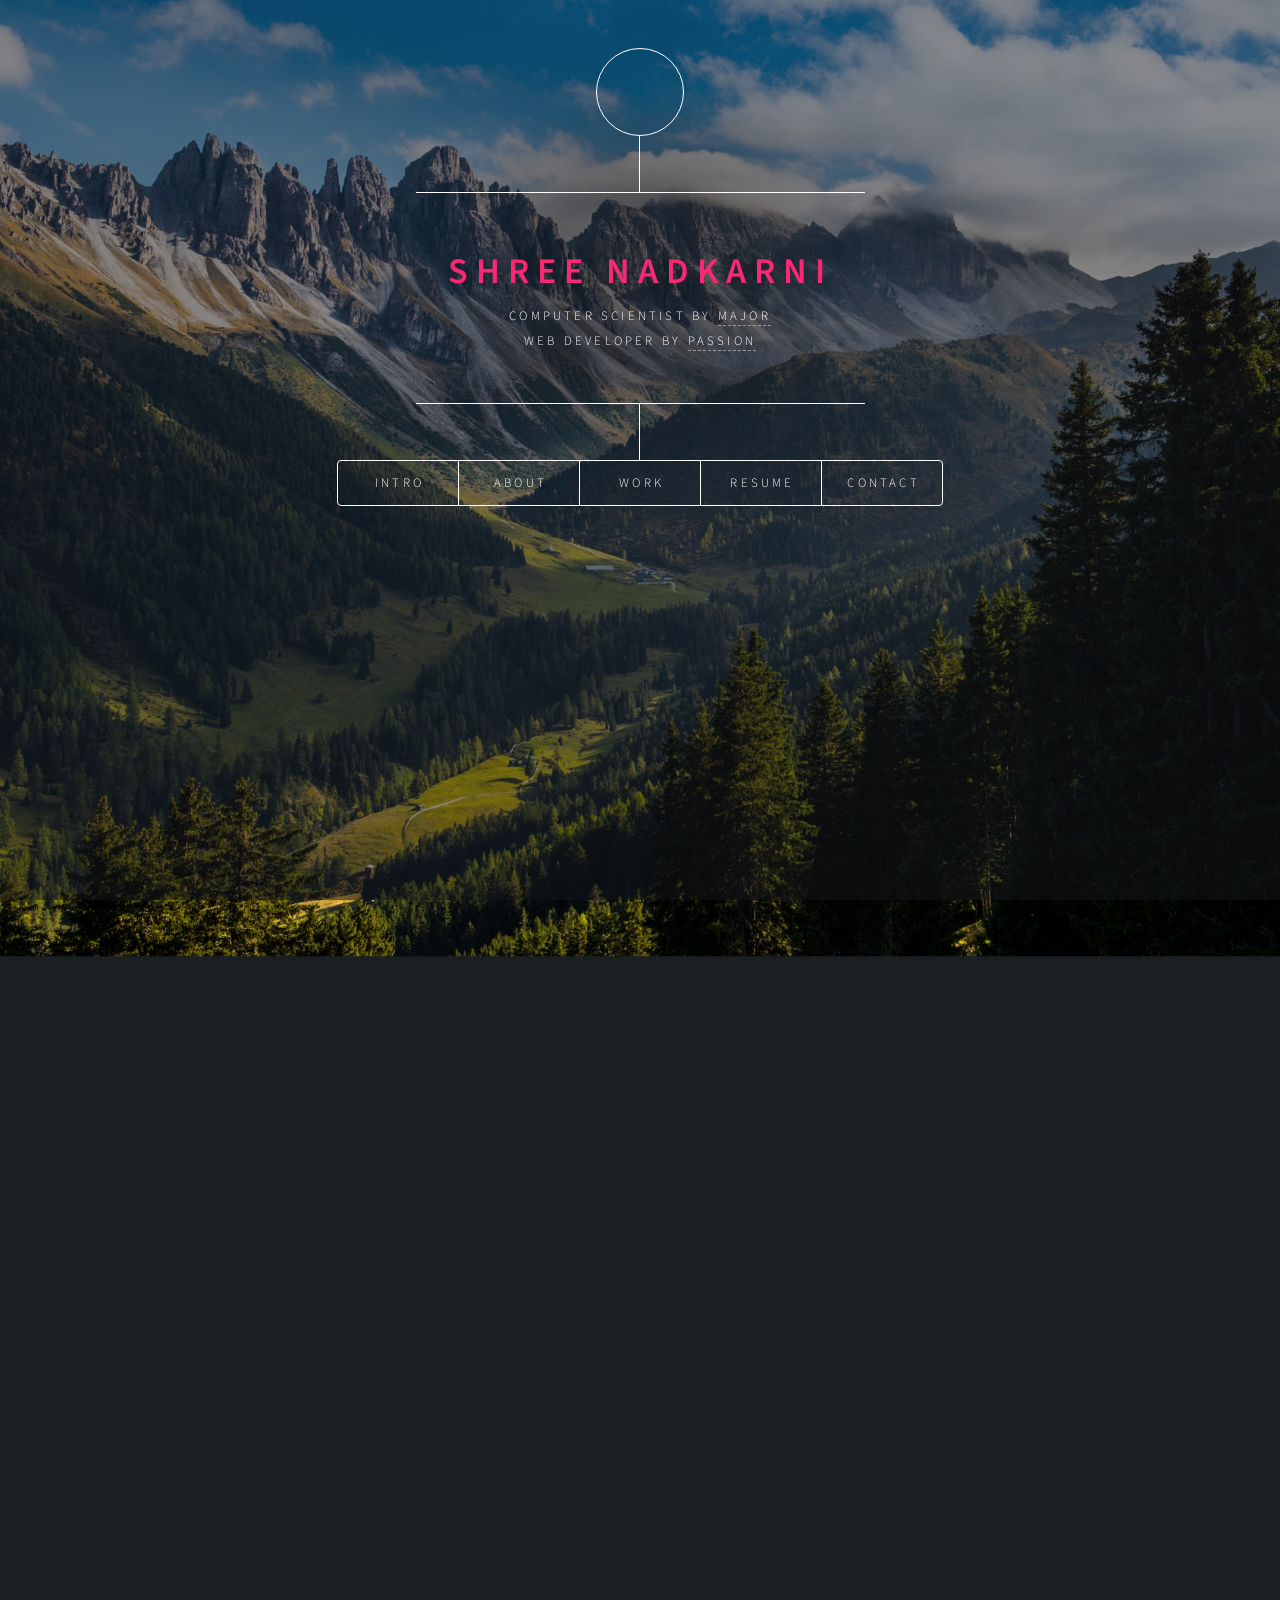
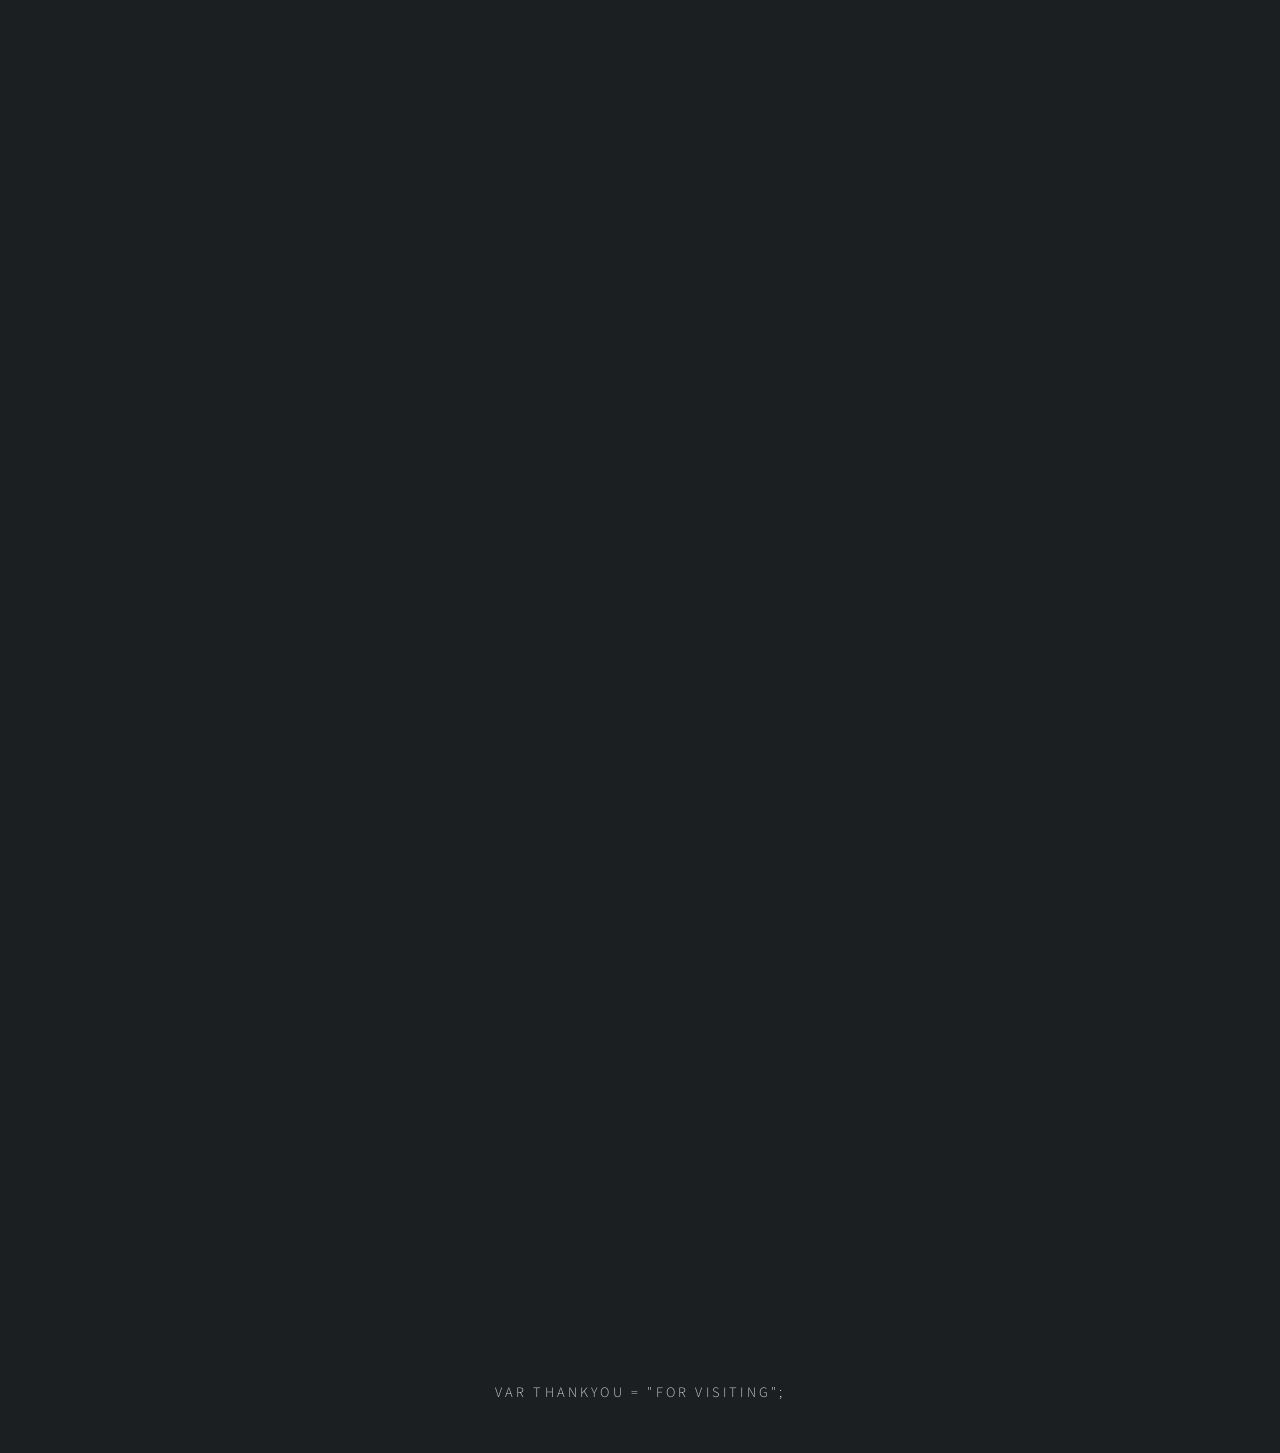
==== index.html @ c2278857 "Finally done" ====
<!DOCTYPE HTML>
<!--
	Dimension by HTML5 UP
	html5up.net | @ajlkn
	Free for personal and commercial use under the CCA 3.0 license (html5up.net/license)
-->
<html>
	<head>
		<title>Shree Nadkarni | Personal Website</title>
		<meta charset="utf-8" />
		<meta name="viewport" content="width=device-width, initial-scale=1, user-scalable=no" />
		<link rel="stylesheet" href="assets/css/main.css" />
		<!--[if lte IE 9]><link rel="stylesheet" href="assets/css/ie9.css" /><![endif]-->
		<noscript><link rel="stylesheet" href="assets/css/noscript.css" /></noscript>
	</head>
	<body>

		<!-- Wrapper -->
			<div id="wrapper">

				<!-- Header -->
					<header id="header">
						<div class="logo">
							<span class="icon fa-laptop"></span>
						</div>
						<div class="content">
							<div class="inner">
								<h1>Shree Nadkarni</h1>
								<p>
									Computer Scientist by <u class="dotted">Major</u></a>
									<br />
									Web Developer by <u class="dotted">Passion</u></a>
								</p>
							</div>
						</div>
						<nav>
							<ul>
								<li><a href="#intro">Intro</a></li>
								<li><a href="#about">About</a></li>
								<li><a href="#work">Work</a></li>
								<li><a href="#resume">Resume</a></li>
								<li><a href="#contact">Contact</a></li>
								<!--<li><a href="#elements">Elements</a></li>-->
							</ul>
						</nav>
					</header>

				<!-- Main -->
					<div id="main">

						<!-- Intro -->
							<article id="intro">
								<h2 class="major">Intro</h2>
								<span class="image main"><img src="images/techtower.jpg" alt="" /></span>
								<i class="fa fa-angle-double-right fa-3x pull-left accent3"></i>
								<p align="justify">Previously, I was enrolled as a Computer Engineering major at the Georgia Institute of Technology. Through that curriculum, I gained a lot of insight into the mechanics and engineering of computer hardware and structure. In Fall of 2014, I was part of a team that conducted original research in the field of network structure through cost-efficient means. More specifically, I was part of a team responsible for the design and program of a TCP packet sending code to transfer FFT data obtained through a microphone. It would then be multicasted to an audience connected to a central server we provided. This research work not only challenged my fundamental understanding of computer engineering, but also allowed me the opportunity to collaborate within a team setting to think of a novel research topic and deliver efficient, cost-saving solutions. Through my short tenure within the major, and as an extension through my research in the department, I found myself wanting more in the topic of computer algorithms, logic, and programming. During my Summer 2014 semester, I officially became enrolled as a Computer Science student. Thus far, I’ve learned, quite in-depth, about what my field has to offer, and has provided a large array of opportunities for me to apply my knowledge in the classroom, in hands-on computer science research, as well as real-world applications. </p>
							</article>

						<!-- Work -->
							<article id="work">
								<h2 class="major">Work</h2>
								<span class="image main"><img src="images/desktop.jpg" alt="" /></span>
								<p align="center"><b><font color= "#0078ff">I hated every minute of training, but I said, 'Don't quit. Suffer now and live the rest of your life as a champion.'" - Muhammad Ali</font></b></p>
								<p>While completing my undergrad at Georgia Tech, I've had the opportunity to work on a lot of amazing projects through internships and research groups.</p>

								<h3>Internships</h3>
								<dt><b><font color= "#fe9f00">American Express</font></b> | <i>June 2016 – August 2016</i></dt>
									<dd>I worked with a team of 2, while using Angular2 framework and D3.js, to create a visual mapping tool intended to show relationships between services used by American Express’ technology department. I also worked with the same team of 2 to create a wireframing tool to help Salesforce engineers.</dd>

								<dt><b><font color= "#fe9f00">Netscout Systems Inc.</font></b> | <i>May 2015 – August 2015</i></dt>
									<dd>I worked with Ember.js while examining the code base for the front-end dashboard of their web application and mapped it out. I also introduced a new graphing method for the team to use for ease of code mapping. Additionally I pioneered a new way of writing acceptance tests for the company’s web-application through a business driven development language called Mocha, an Ember plug-in, incorporating the usage of page objects.</dd>

								</br>

								<h3>Research</h3>
								<dt><b><font color= "#fe9f00">Collaborative Workforce</font></b> | <i>August 2013 - May 2014</i></dt>
									<dd>While researching under this team, I helped design a system to stream live video feeds using multicast to an audience through a central server using C. I also programmed a client/server based TCP packet transmission code to transfer FFT data and successfully integrated my team’s code with another team and displayed the audio spectrogram using a raspberry pi at a remote location.</dd>

								<dt><b><font color= "#fe9f00">eStadium Web-Apps Team</font></b> | <i>August 2014 – May 2016</i></dt>
									<dd>Under the eStadium team I worked with a team of 13 developers to enhance Georgia Tech football fans' game-day experience. Our mission was researching methods to optimize and allow mobile devices to access innovative infotainment and venue-related information via WiFi, Bluetooth, 3G and 4G data networks.</dd> <!-- One of the projects I worked on was updating the team's outdated <a href="#eStadiumWebsite">website</a>. -->

								</br>

								<h3>Projects</h3>
								<dt><b><font color= "#fe9f00">Android Development</font></b></dt>
									<dd>I worked with a team of 4 to create a socially driven shopping phone application. We programmed and built our app through Android Studio using a Gradle Automation System.</dd>

								<dt id="eStadiumWebsite"><font color= "#fe9f00"><b><font color= "#fe9f00">Front-end Web Development (Co-Leader)</font></b></font></dt>
									<dd>While under eStadium my teammate and I successfully proposed to re-design and enhance the current outdated eStadium website and had it approved. Hence we led a team of 4 to research effective, user-friendly frameworks to build an aesthetically appealing, social-networking driven website. Click <a href="http://estadium.gatech.edu/new/www/#/app/homepage" target="_blank">here </a>to check it out.</dd>
							</article>

						<!-- About -->
							<article id="about">
								<h2 class="major">About</h2>
								<span class="image main"><img src="images/selfpic.jpg" alt="" /></span>
								<p align="center"><i><b><font color= "#7bcf8a">I'm all about getting outside, staying in shape, eating real food, seeing the world, paying attention, and never ceasing to learn</font></b></i></p>
								<dl>
									<dt><font color= "#fe9f00">Education</font></dt>
										<dd><b>Georgia Institute of Technology</b> | College of Computing</dd>
										<dd><b>Bachelor of Science in Computer Science</b>| Class of 2017</dd>
									<dt><font color= "#fe9f00">Interests</font></dt>
										<ul>
											<li><b>DJing:</b></li>
											<dd>Stemming off my last name, Nad<u>karni</u> I enjoy live djing and creating mashups under my tag - DJ KARNIVAL</dd>
											<dd>Check out my <a href="https://soundcloud.com/shree-nadkarni-1">SoundCloud</a> for some cool mixes</dd>
											<li><b>Exercising:</b></li> 
											<dd>The gym is my second home where I love to destress. My favorirte types of workout are HIIT Cardio and PHAT training (mixture of strength and hypertrophy training). If you have any fitness related questions feel free to contact me; my info is in the <a href="#contact">contact's</a> tab</dd>
											<li><b>Media:</b></li>
											<dd>Anything from Photoshop to Final Cut Pro, I am always trying to come up with cool images and videos to share</dd>
											<dd>[[uploads coming soon]]</dd>
										</ul>
									<dt><font color= "#fe9f00">Skills</font></dt>
										<dd><b><u>Languages:</u></b></dd>
										<dd>
										<div class="skillbar clearfix " data-percent="90%">
											<div class="skillbar-title" style="background: #f10032;"><span>Java</span></div>
											<div class="skillbar-bar" style="background: #ff335c;"></div>
											<div class="skill-bar-percent">90%</div>
										</div> <!-- End Skill Bar -->

										<div class="skillbar clearfix " data-percent="90%">
											<div class="skillbar-title" style="background: #ea8700;"><span>HTML5</span></div>
											<div class="skillbar-bar" style="background: #f89300;"></div>
											<div class="skill-bar-percent">90%</div>
										</div> <!-- End Skill Bar -->

										<div class="skillbar clearfix " data-percent="80%">
											<div class="skillbar-title" style="background: #2980b9;"><span>CSS3</span></div>
											<div class="skillbar-bar" style="background: #3498db;"></div>
											<div class="skill-bar-percent">80%</div>
										</div> <!-- End Skill Bar -->

										<div class="skillbar clearfix " data-percent="85%">
											<div class="skillbar-title" style="background: #e2bd00;"><span>JavaScript</span></div>
											<div class="skillbar-bar" style="background: #ffd500;"></div>
											<div class="skill-bar-percent">85%</div>
										</div> <!-- End Skill Bar -->

										<div class="skillbar clearfix " data-percent="70%">
											<div class="skillbar-title" style="background: #27ae60;"><span>C</span></div>
											<div class="skillbar-bar" style="background: #2ecc71;"></div>
											<div class="skill-bar-percent">70%</div>
										</div> <!-- End Skill Bar -->

										<div class="skillbar clearfix " data-percent="65%">
											<div class="skillbar-title" style="background: #d7dc00;"><span>Python</span></div>
											<div class="skillbar-bar" style="background: #eaef00;"></div>
											<div class="skill-bar-percent">65%</div>
										</div> <!-- End Skill Bar -->

										<div class="skillbar clearfix " data-percent="55%">
											<div class="skillbar-title" style="background: #333333;"><span>Assembly</span></div>
											<div class="skillbar-bar" style="background: #525252;"></div>
											<div class="skill-bar-percent">55%</div>
										</div> <!-- End Skill Bar -->

										<div class="skillbar clearfix " data-percent="30%">
											<div class="skillbar-title" style="background: #1631b6;"><span>MySQL</span></div>
											<div class="skillbar-bar" style="background: #2142e4;"></div>
											<div class="skill-bar-percent">30%</div>
										</div> <!-- End Skill Bar -->

										<div class="skillbar clearfix " data-percent="25%">
											<div class="skillbar-title" style="background: #46465e;"><span>PHP</span></div>
											<div class="skillbar-bar" style="background: #5a68a5;"></div>
											<div class="skill-bar-percent">25%</div>
										</div> <!-- End Skill Bar -->
										</dd>

										<dd><b><u>Technologies:</u></b> //I'm familiar with// Ember.js, Node.js, jQuery, Angular.js, Git, Ionic, Logisim, SASS, Photoshop, Google-Web-Toolkit, Microsoft Office, Command Line, Web DevTools Console</dd>

										<dd><b><u>Concepts:</u></b> //I have learned// Object Oriented Programming, Data Structures, Algorithms, Web and Mobile Development</dd>

									<dt><font color= "#fe9f00">Involvement</font></dt>
										<dd class="tooltip"><b><a href="https://www.atownshowdown.org/" target="_blank">A-Town Showdown Marketing</a></b> (Co-Chair):
											<span class="tooltiptext" align="justify"><font color= "#fe9f00">A-Town Showdown is a national intercollegiate Garba-Raas and Bollywood-Fusion dance competition that showcases the talents of many passionate individuals from across the nation.</font>
											</span>
										</dd>
										<dd>I personally helped plan, direct and execute all marketing aspects of this event and helped bring in over $12K in corporate partnership funds. More in line with my title, I aided in social media marketing bringing over 350+ performers and an audience of 1k+ to our show with a nationwide outreach of 50k</dd>
										<dd class="tooltip"><b>Lowell General Hospital</b></dd>
										<dd> As a concierge, I volunteered over 300 hour answering and directing phone calls to appropriate directories as well as welcoming incoming patients at the front door and assisting them to their respective destination

									<dt><font color= "#fe9f00">Future Goals</font></dt>
										<dd>"Don't let your special character and values, the secret that you know and no one else does, the truth - don't let that get swallowed up by the great chewing complacency." - Aesop</dd>
										<dd> <u>My Manifesto:</u> To be completely open and honest; I don't see myself comfortable behind a desk 9-5, 5 days out of the week, for the rest of my life and I refuse to let that lifestyle take over me. I see many friends and family fall into the trap of complacency even though they hate their job and that is one of my greatest fears. Life is too short with too many things to experience and thereby I see definitely see myself venturing out into different fields of industry, inventing things and owning properties. I'm not scared of falling flat because I know I have the willpower to pick myself up and work the grind towards the American Dream. </dd>
								</dl>
							</article>

						<!-- Resume -->
							<article id="resume">
								<h2 class="major">Resume</h2>
								<div align="center"><img src="images/resume.jpg" alt="resume" width="560" height="725"></div>
								</br>
								<div align="center"><a href="images/resumeSpring2017.pdf" class="button" download align="center"> Download <span class="fa fa-file-text-o"> </a></div>
							</article>

						<!-- Contact -->
							<article id="contact">
								<h2 class="major">Contact</h2>
								<span class="image main"><img src="images/emailJoke.jpg" alt="" /></span>
								<p align="justify"> If you're passionate about web-dev as well and want to collaborate on some projects <i>OR </i> you would like to contact me for other reasons, feel free to reach out at: </p>

								<ul>
									<li><b><font color= "#00cf9a">Email:</font></b> shreenadkarni@gmail.com </li>
									<li><b><font color= "#00cf9a">Phone:</font></b> 978 - 335 - 9442 </li>
								</ul>

								<!-- <form method="post" action="#">
									<div class="field half first">
										<label for="name">Name</label>
										<input type="text" name="name" id="name" />
									</div>
									<div class="field half">
										<label for="email">Email</label>
										<input type="text" name="email" id="email" />
									</div>
									<div class="field">
										<label for="message">Message</label>
										<textarea name="message" id="message" rows="4"></textarea>
									</div>
									<ul class="actions">
										<li><input type="submit" value="Send Message" class="special" /></li>
										<li><input type="reset" value="Reset" /></li>
									</ul>
								</form> -->
								<ul class="icons" align="center">
									<li><a href="https://github.com/shreenadkarni" class="icon fa-github" target="_blank"><span class="label">GitHub</span></a></li>
									<li><a href="https://www.linkedin.com/in/shreen" class="icon fa-linkedin" target="_blank"><span class="label">LinkedIn</span></a></li>
								</ul>
								<p align="center">Have A Great Day!</p>
							</article>					

					</div>

				<!-- Footer -->
					<footer id="footer">
						<!-- <p class="copyright">&copy; Untitled. Design: <a href="https://html5up.net">HTML5 UP</a>.</p> -->
						<p class="copyright">var thankYou = "for visiting";</p>
					</footer>

			</div>

		<!-- BG -->
			<div id="bg"></div>

		<!-- Scripts -->
			<script src="assets/js/jquery.min.js"></script>
			<script src="assets/js/skel.min.js"></script>
			<script src="assets/js/util.js"></script>
			<script src="assets/js/main.js"></script>
			<script>

			$(window).on('scroll', function() {
			    var y_scroll_pos = window.pageYOffset;
			    var scroll_pos_test = 150;             // set to whatever you want it to be

			    if(y_scroll_pos > scroll_pos_test) {
			        jQuery(document).ready(function(){
						jQuery('.skillbar').each(function(){
							jQuery(this).find('.skillbar-bar').animate({
								width:jQuery(this).attr('data-percent')
							},6000);
						});
					});
			    }
			});

			</script>

	</body>
</html>
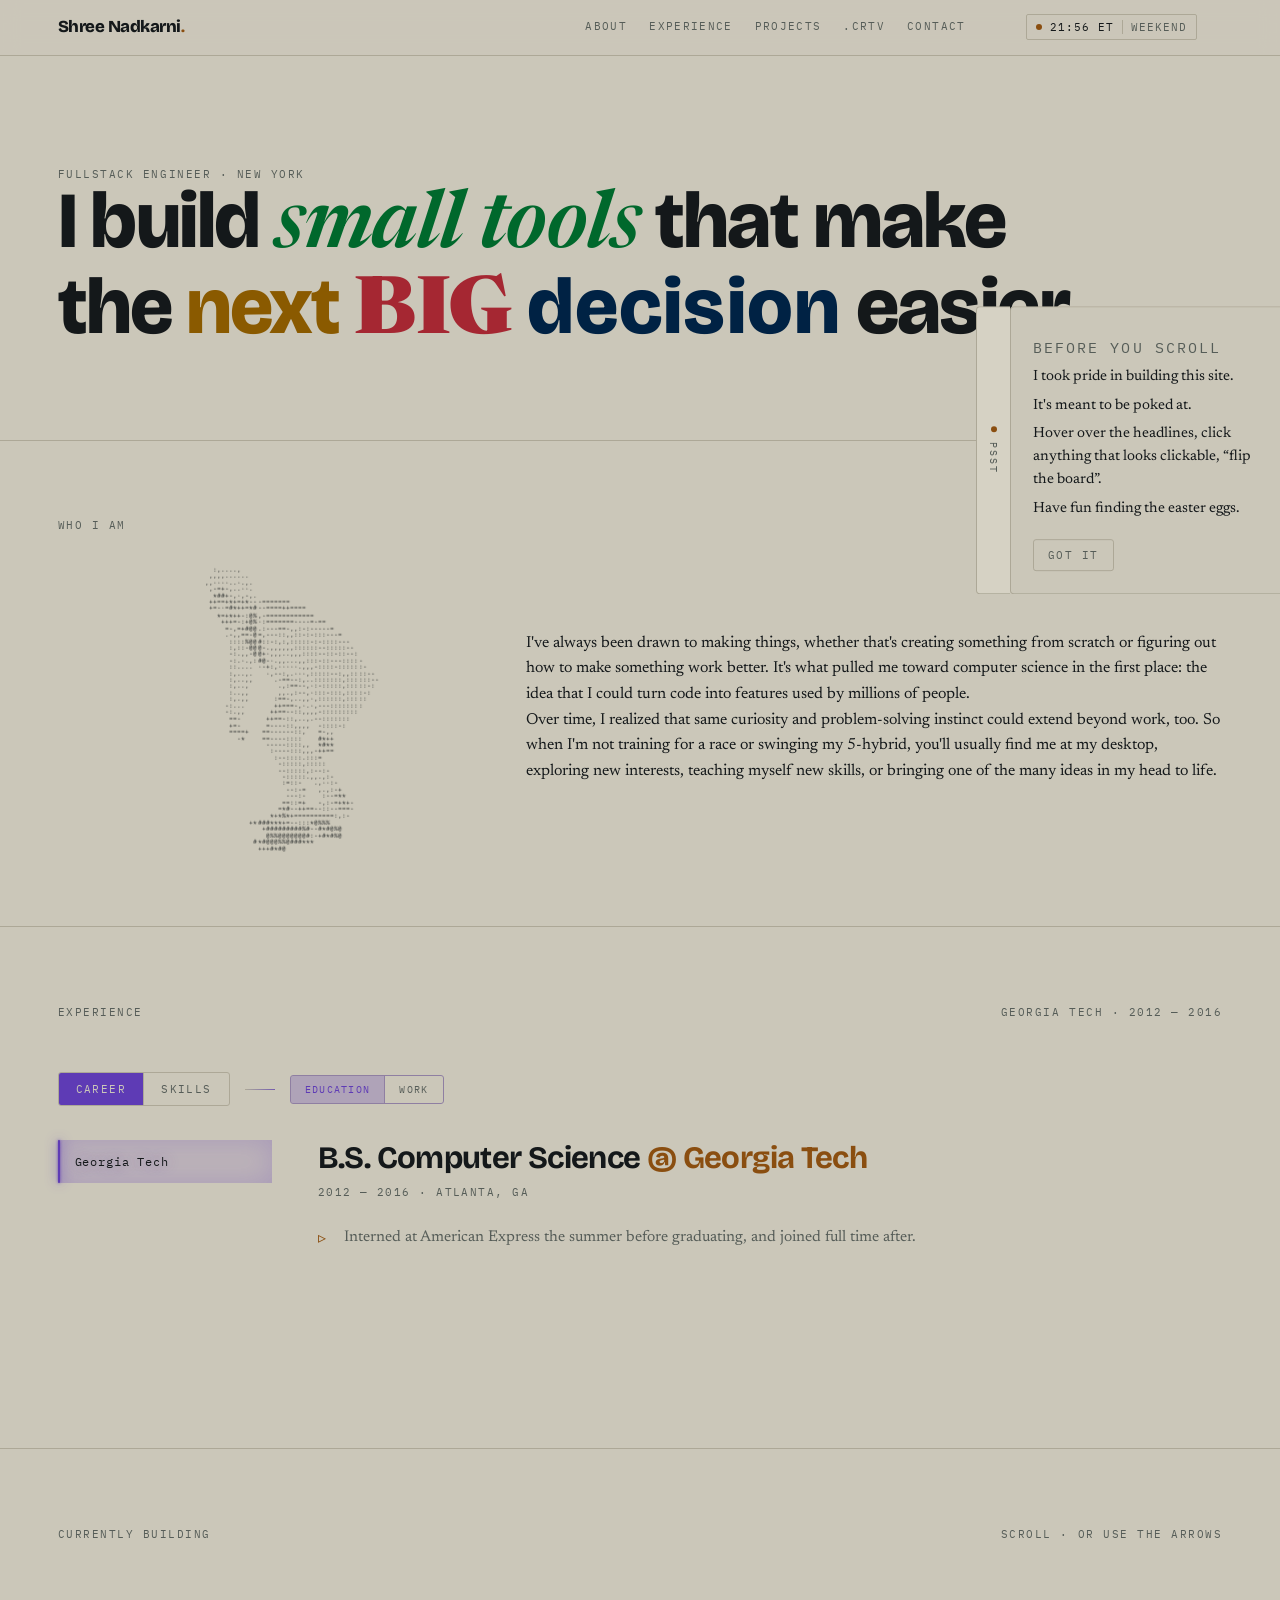
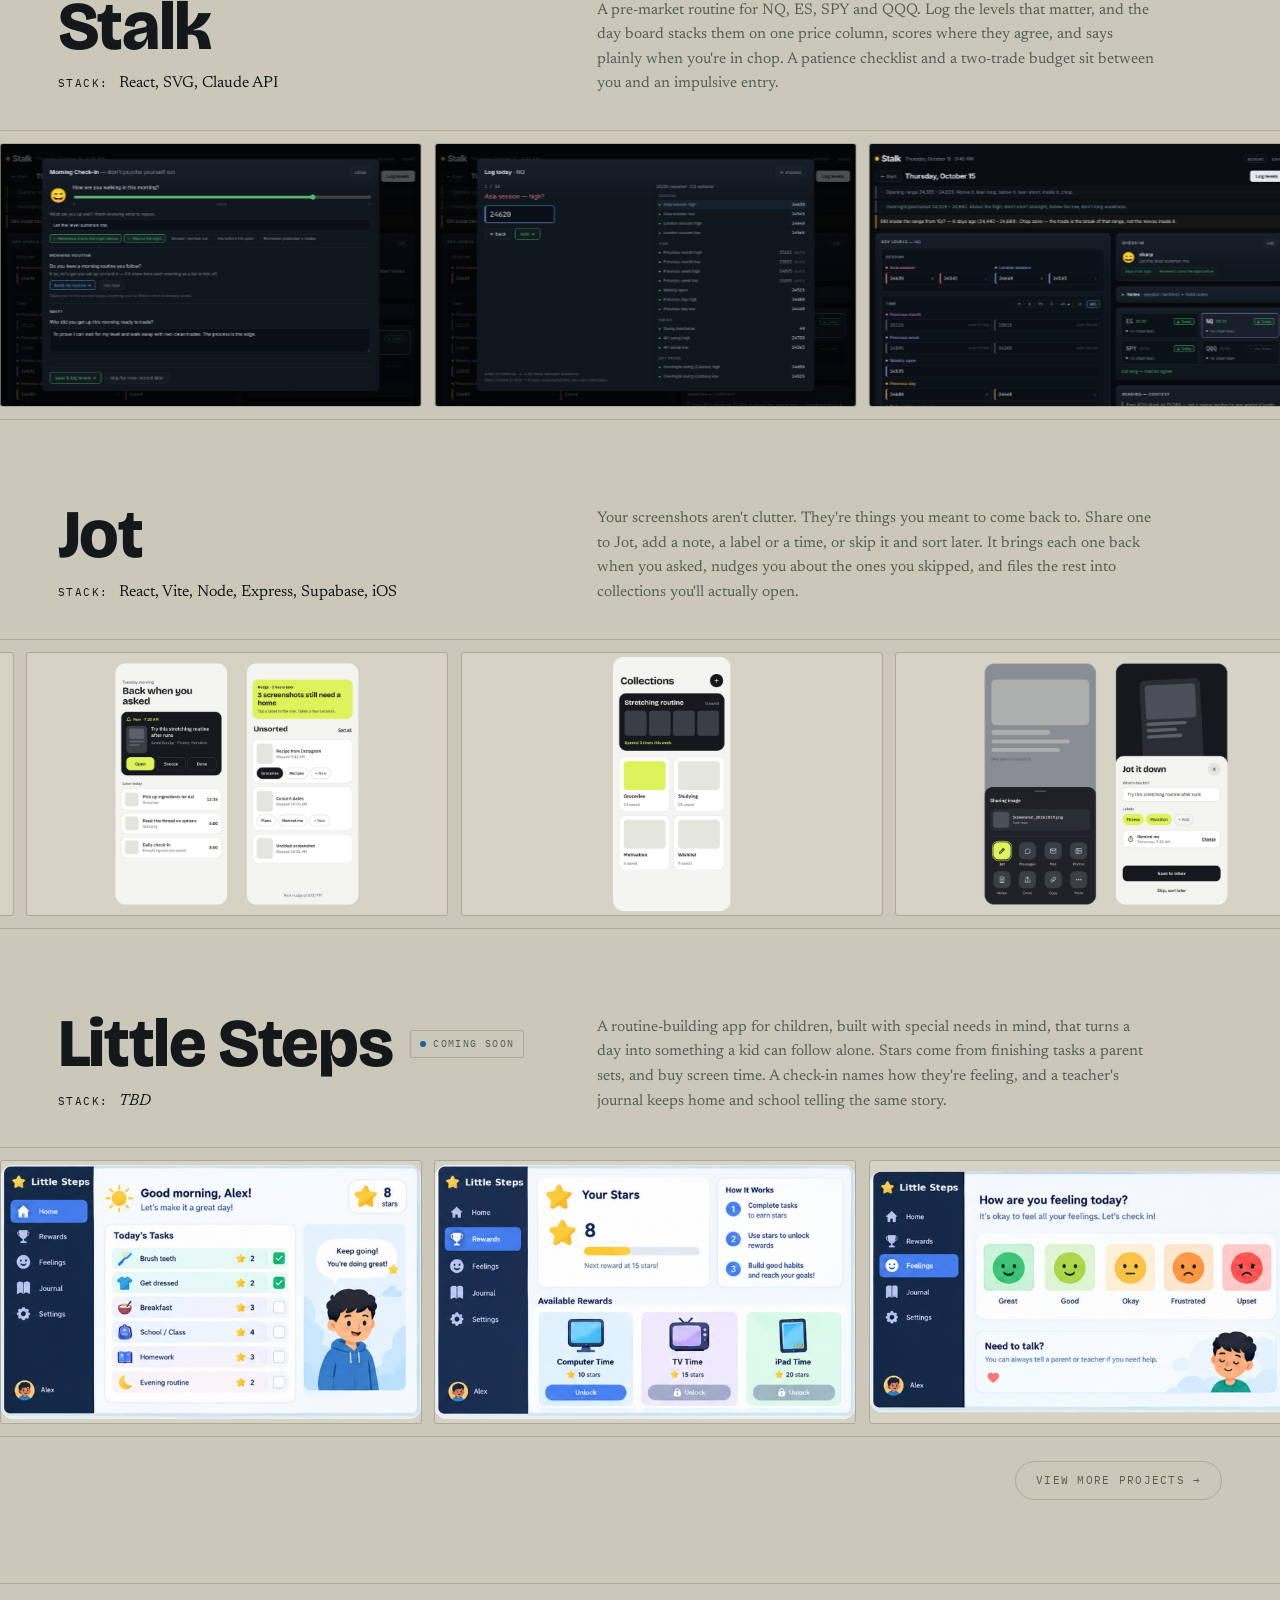
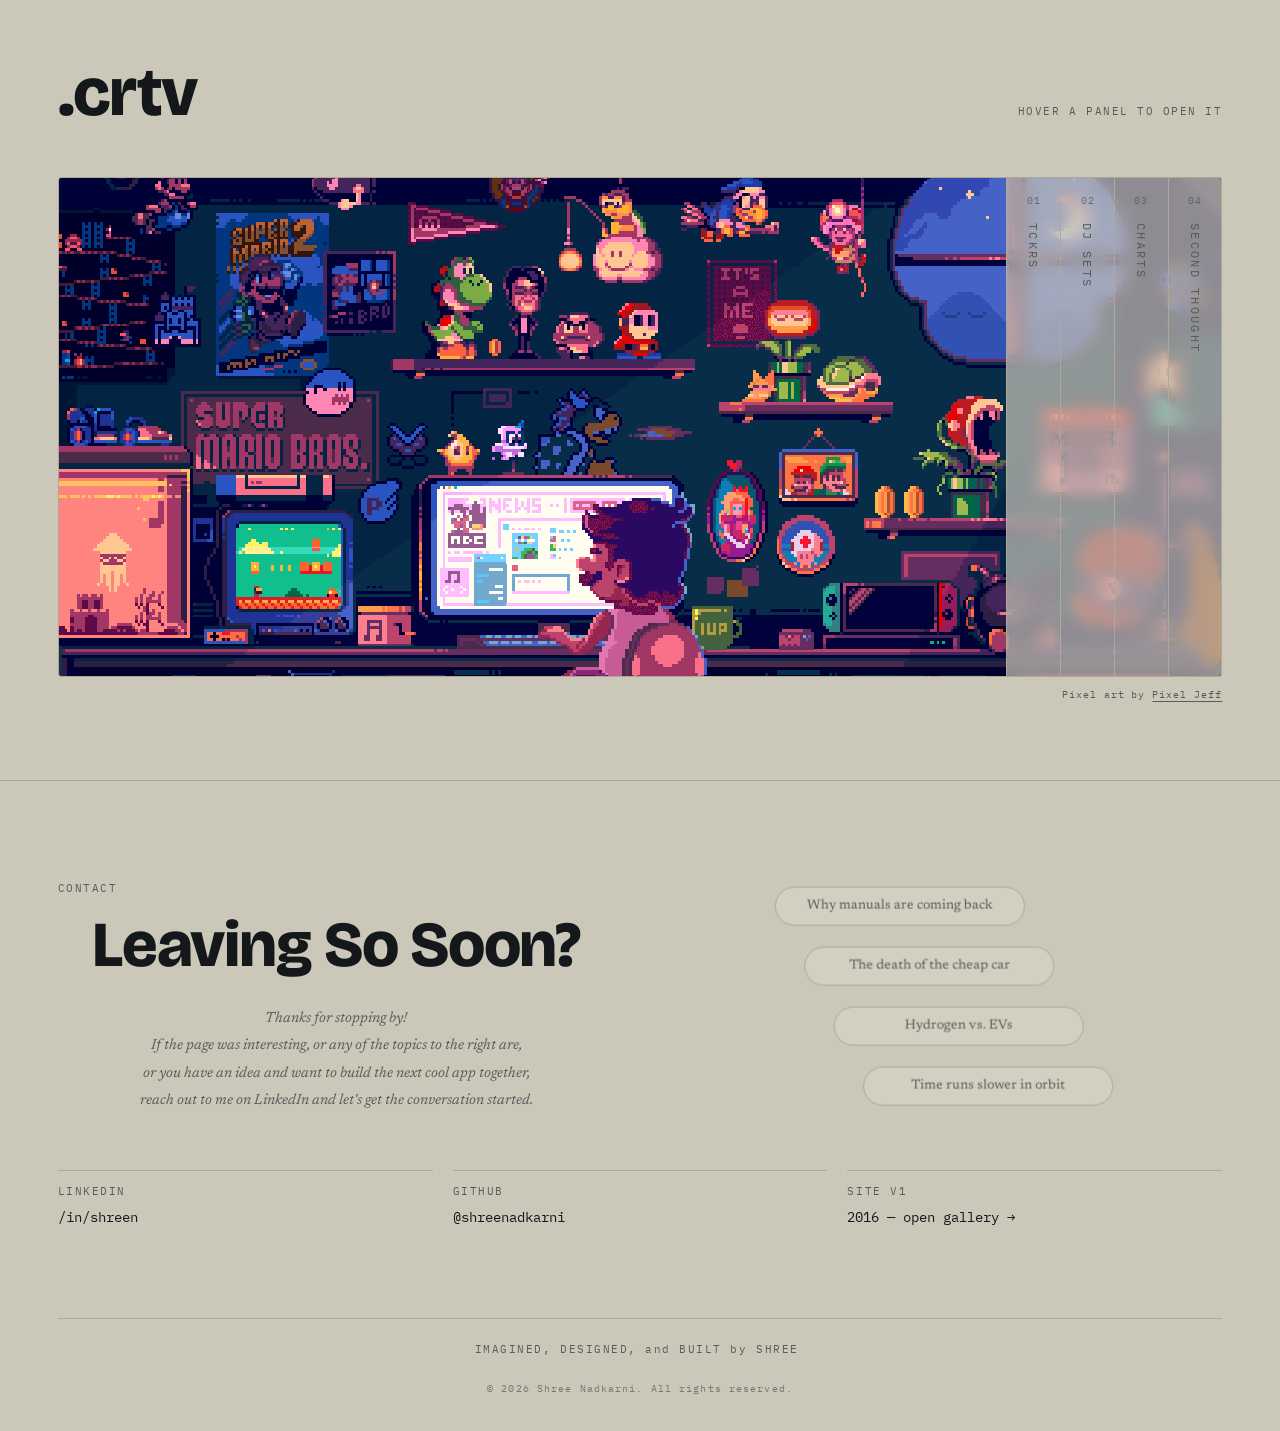
==== commit 622dfcdb: "Replace 2016 site with v2 portfolio Serves the rebuilt portfolio at the root of the user Pages site." ====
--- a/index.html
+++ b/index.html
@@ -1,271 +1,4389 @@
-<!DOCTYPE HTML>
-<!--
-	Dimension by HTML5 UP
-	html5up.net | @ajlkn
-	Free for personal and commercial use under the CCA 3.0 license (html5up.net/license)
--->
-<html>
-	<head>
-		<title>Shree Nadkarni | Personal Website</title>
-		<meta charset="utf-8" />
-		<meta name="viewport" content="width=device-width, initial-scale=1, user-scalable=no" />
-		<link rel="stylesheet" href="assets/css/main.css" />
-		<!--[if lte IE 9]><link rel="stylesheet" href="assets/css/ie9.css" /><![endif]-->
-		<noscript><link rel="stylesheet" href="assets/css/noscript.css" /></noscript>
-	</head>
-	<body>
-
-		<!-- Wrapper -->
-			<div id="wrapper">
-
-				<!-- Header -->
-					<header id="header">
-						<div class="logo">
-							<span class="icon fa-laptop"></span>
-						</div>
-						<div class="content">
-							<div class="inner">
-								<h1>Shree Nadkarni</h1>
-								<p>
-									Computer Scientist by <u class="dotted">Major</u></a>
-									<br />
-									Web Developer by <u class="dotted">Passion</u></a>
-								</p>
-							</div>
-						</div>
-						<nav>
-							<ul>
-								<li><a href="#intro">Intro</a></li>
-								<li><a href="#about">About</a></li>
-								<li><a href="#work">Work</a></li>
-								<li><a href="#resume">Resume</a></li>
-								<li><a href="#contact">Contact</a></li>
-								<!--<li><a href="#elements">Elements</a></li>-->
-							</ul>
-						</nav>
-					</header>
-
-				<!-- Main -->
-					<div id="main">
-
-						<!-- Intro -->
-							<article id="intro">
-								<h2 class="major">Intro</h2>
-								<span class="image main"><img src="images/techtower.jpg" alt="" /></span>
-								<i class="fa fa-angle-double-right fa-3x pull-left accent3"></i>
-								<p align="justify">Previously, I was enrolled as a Computer Engineering major at the Georgia Institute of Technology. Through that curriculum, I gained a lot of insight into the mechanics and engineering of computer hardware and structure. In Fall of 2014, I was part of a team that conducted original research in the field of network structure through cost-efficient means. More specifically, I was part of a team responsible for the design and program of a TCP packet sending code to transfer FFT data obtained through a microphone. It would then be multicasted to an audience connected to a central server we provided. This research work not only challenged my fundamental understanding of computer engineering, but also allowed me the opportunity to collaborate within a team setting to think of a novel research topic and deliver efficient, cost-saving solutions. Through my short tenure within the major, and as an extension through my research in the department, I found myself wanting more in the topic of computer algorithms, logic, and programming. During my Summer 2014 semester, I officially became enrolled as a Computer Science student. Thus far, I’ve learned, quite in-depth, about what my field has to offer, and has provided a large array of opportunities for me to apply my knowledge in the classroom, in hands-on computer science research, as well as real-world applications. </p>
-							</article>
-
-						<!-- Work -->
-							<article id="work">
-								<h2 class="major">Work</h2>
-								<span class="image main"><img src="images/desktop.jpg" alt="" /></span>
-								<p align="center"><b><font color= "#0078ff">I hated every minute of training, but I said, 'Don't quit. Suffer now and live the rest of your life as a champion.'" - Muhammad Ali</font></b></p>
-								<p>While completing my undergrad at Georgia Tech, I've had the opportunity to work on a lot of amazing projects through internships and research groups.</p>
-
-								<h3>Internships</h3>
-								<dt><b><font color= "#fe9f00">American Express</font></b> | <i>June 2016 – August 2016</i></dt>
-									<dd>I worked with a team of 2, while using Angular2 framework and D3.js, to create a visual mapping tool intended to show relationships between services used by American Express’ technology department. I also worked with the same team of 2 to create a wireframing tool to help Salesforce engineers.</dd>
-
-								<dt><b><font color= "#fe9f00">Netscout Systems Inc.</font></b> | <i>May 2015 – August 2015</i></dt>
-									<dd>I worked with Ember.js while examining the code base for the front-end dashboard of their web application and mapped it out. I also introduced a new graphing method for the team to use for ease of code mapping. Additionally I pioneered a new way of writing acceptance tests for the company’s web-application through a business driven development language called Mocha, an Ember plug-in, incorporating the usage of page objects.</dd>
-
-								</br>
-
-								<h3>Research</h3>
-								<dt><b><font color= "#fe9f00">Collaborative Workforce</font></b> | <i>August 2013 - May 2014</i></dt>
-									<dd>While researching under this team, I helped design a system to stream live video feeds using multicast to an audience through a central server using C. I also programmed a client/server based TCP packet transmission code to transfer FFT data and successfully integrated my team’s code with another team and displayed the audio spectrogram using a raspberry pi at a remote location.</dd>
-
-								<dt><b><font color= "#fe9f00">eStadium Web-Apps Team</font></b> | <i>August 2014 – May 2016</i></dt>
-									<dd>Under the eStadium team I worked with a team of 13 developers to enhance Georgia Tech football fans' game-day experience. Our mission was researching methods to optimize and allow mobile devices to access innovative infotainment and venue-related information via WiFi, Bluetooth, 3G and 4G data networks.</dd> <!-- One of the projects I worked on was updating the team's outdated <a href="#eStadiumWebsite">website</a>. -->
-
-								</br>
-
-								<h3>Projects</h3>
-								<dt><b><font color= "#fe9f00">Android Development</font></b></dt>
-									<dd>I worked with a team of 4 to create a socially driven shopping phone application. We programmed and built our app through Android Studio using a Gradle Automation System.</dd>
-
-								<dt id="eStadiumWebsite"><font color= "#fe9f00"><b><font color= "#fe9f00">Front-end Web Development (Co-Leader)</font></b></font></dt>
-									<dd>While under eStadium my teammate and I successfully proposed to re-design and enhance the current outdated eStadium website and had it approved. Hence we led a team of 4 to research effective, user-friendly frameworks to build an aesthetically appealing, social-networking driven website. Click <a href="http://estadium.gatech.edu/new/www/#/app/homepage" target="_blank">here </a>to check it out.</dd>
-							</article>
-
-						<!-- About -->
-							<article id="about">
-								<h2 class="major">About</h2>
-								<span class="image main"><img src="images/selfpic.jpg" alt="" /></span>
-								<p align="center"><i><b><font color= "#7bcf8a">I'm all about getting outside, staying in shape, eating real food, seeing the world, paying attention, and never ceasing to learn</font></b></i></p>
-								<dl>
-									<dt><font color= "#fe9f00">Education</font></dt>
-										<dd><b>Georgia Institute of Technology</b> | College of Computing</dd>
-										<dd><b>Bachelor of Science in Computer Science</b>| Class of 2017</dd>
-									<dt><font color= "#fe9f00">Interests</font></dt>
-										<ul>
-											<li><b>DJing:</b></li>
-											<dd>Stemming off my last name, Nad<u>karni</u> I enjoy live djing and creating mashups under my tag - DJ KARNIVAL</dd>
-											<dd>Check out my <a href="https://soundcloud.com/shree-nadkarni-1">SoundCloud</a> for some cool mixes</dd>
-											<li><b>Exercising:</b></li> 
-											<dd>The gym is my second home where I love to destress. My favorirte types of workout are HIIT Cardio and PHAT training (mixture of strength and hypertrophy training). If you have any fitness related questions feel free to contact me; my info is in the <a href="#contact">contact's</a> tab</dd>
-											<li><b>Media:</b></li>
-											<dd>Anything from Photoshop to Final Cut Pro, I am always trying to come up with cool images and videos to share</dd>
-											<dd>[[uploads coming soon]]</dd>
-										</ul>
-									<dt><font color= "#fe9f00">Skills</font></dt>
-										<dd><b><u>Languages:</u></b></dd>
-										<dd>
-										<div class="skillbar clearfix " data-percent="90%">
-											<div class="skillbar-title" style="background: #f10032;"><span>Java</span></div>
-											<div class="skillbar-bar" style="background: #ff335c;"></div>
-											<div class="skill-bar-percent">90%</div>
-										</div> <!-- End Skill Bar -->
-
-										<div class="skillbar clearfix " data-percent="90%">
-											<div class="skillbar-title" style="background: #ea8700;"><span>HTML5</span></div>
-											<div class="skillbar-bar" style="background: #f89300;"></div>
-											<div class="skill-bar-percent">90%</div>
-										</div> <!-- End Skill Bar -->
-
-										<div class="skillbar clearfix " data-percent="80%">
-											<div class="skillbar-title" style="background: #2980b9;"><span>CSS3</span></div>
-											<div class="skillbar-bar" style="background: #3498db;"></div>
-											<div class="skill-bar-percent">80%</div>
-										</div> <!-- End Skill Bar -->
-
-										<div class="skillbar clearfix " data-percent="85%">
-											<div class="skillbar-title" style="background: #e2bd00;"><span>JavaScript</span></div>
-											<div class="skillbar-bar" style="background: #ffd500;"></div>
-											<div class="skill-bar-percent">85%</div>
-										</div> <!-- End Skill Bar -->
-
-										<div class="skillbar clearfix " data-percent="70%">
-											<div class="skillbar-title" style="background: #27ae60;"><span>C</span></div>
-											<div class="skillbar-bar" style="background: #2ecc71;"></div>
-											<div class="skill-bar-percent">70%</div>
-										</div> <!-- End Skill Bar -->
-
-										<div class="skillbar clearfix " data-percent="65%">
-											<div class="skillbar-title" style="background: #d7dc00;"><span>Python</span></div>
-											<div class="skillbar-bar" style="background: #eaef00;"></div>
-											<div class="skill-bar-percent">65%</div>
-										</div> <!-- End Skill Bar -->
-
-										<div class="skillbar clearfix " data-percent="55%">
-											<div class="skillbar-title" style="background: #333333;"><span>Assembly</span></div>
-											<div class="skillbar-bar" style="background: #525252;"></div>
-											<div class="skill-bar-percent">55%</div>
-										</div> <!-- End Skill Bar -->
-
-										<div class="skillbar clearfix " data-percent="30%">
-											<div class="skillbar-title" style="background: #1631b6;"><span>MySQL</span></div>
-											<div class="skillbar-bar" style="background: #2142e4;"></div>
-											<div class="skill-bar-percent">30%</div>
-										</div> <!-- End Skill Bar -->
-
-										<div class="skillbar clearfix " data-percent="25%">
-											<div class="skillbar-title" style="background: #46465e;"><span>PHP</span></div>
-											<div class="skillbar-bar" style="background: #5a68a5;"></div>
-											<div class="skill-bar-percent">25%</div>
-										</div> <!-- End Skill Bar -->
-										</dd>
-
-										<dd><b><u>Technologies:</u></b> //I'm familiar with// Ember.js, Node.js, jQuery, Angular.js, Git, Ionic, Logisim, SASS, Photoshop, Google-Web-Toolkit, Microsoft Office, Command Line, Web DevTools Console</dd>
-
-										<dd><b><u>Concepts:</u></b> //I have learned// Object Oriented Programming, Data Structures, Algorithms, Web and Mobile Development</dd>
-
-									<dt><font color= "#fe9f00">Involvement</font></dt>
-										<dd class="tooltip"><b><a href="https://www.atownshowdown.org/" target="_blank">A-Town Showdown Marketing</a></b> (Co-Chair):
-											<span class="tooltiptext" align="justify"><font color= "#fe9f00">A-Town Showdown is a national intercollegiate Garba-Raas and Bollywood-Fusion dance competition that showcases the talents of many passionate individuals from across the nation.</font>
-											</span>
-										</dd>
-										<dd>I personally helped plan, direct and execute all marketing aspects of this event and helped bring in over $12K in corporate partnership funds. More in line with my title, I aided in social media marketing bringing over 350+ performers and an audience of 1k+ to our show with a nationwide outreach of 50k</dd>
-										<dd class="tooltip"><b>Lowell General Hospital</b></dd>
-										<dd> As a concierge, I volunteered over 300 hour answering and directing phone calls to appropriate directories as well as welcoming incoming patients at the front door and assisting them to their respective destination
-
-									<dt><font color= "#fe9f00">Future Goals</font></dt>
-										<dd>"Don't let your special character and values, the secret that you know and no one else does, the truth - don't let that get swallowed up by the great chewing complacency." - Aesop</dd>
-										<dd> <u>My Manifesto:</u> To be completely open and honest; I don't see myself comfortable behind a desk 9-5, 5 days out of the week, for the rest of my life and I refuse to let that lifestyle take over me. I see many friends and family fall into the trap of complacency even though they hate their job and that is one of my greatest fears. Life is too short with too many things to experience and thereby I see definitely see myself venturing out into different fields of industry, inventing things and owning properties. I'm not scared of falling flat because I know I have the willpower to pick myself up and work the grind towards the American Dream. </dd>
-								</dl>
-							</article>
-
-						<!-- Resume -->
-							<article id="resume">
-								<h2 class="major">Resume</h2>
-								<div align="center"><img src="images/resume.jpg" alt="resume" width="560" height="725"></div>
-								</br>
-								<div align="center"><a href="images/resumeSpring2017.pdf" class="button" download align="center"> Download <span class="fa fa-file-text-o"> </a></div>
-							</article>
-
-						<!-- Contact -->
-							<article id="contact">
-								<h2 class="major">Contact</h2>
-								<span class="image main"><img src="images/emailJoke.jpg" alt="" /></span>
-								<p align="justify"> If you're passionate about web-dev as well and want to collaborate on some projects <i>OR </i> you would like to contact me for other reasons, feel free to reach out at: </p>
-
-								<ul>
-									<li><b><font color= "#00cf9a">Email:</font></b> shreenadkarni@gmail.com </li>
-									<li><b><font color= "#00cf9a">Phone:</font></b> 978 - 335 - 9442 </li>
-								</ul>
-
-								<!-- <form method="post" action="#">
-									<div class="field half first">
-										<label for="name">Name</label>
-										<input type="text" name="name" id="name" />
-									</div>
-									<div class="field half">
-										<label for="email">Email</label>
-										<input type="text" name="email" id="email" />
-									</div>
-									<div class="field">
-										<label for="message">Message</label>
-										<textarea name="message" id="message" rows="4"></textarea>
-									</div>
-									<ul class="actions">
-										<li><input type="submit" value="Send Message" class="special" /></li>
-										<li><input type="reset" value="Reset" /></li>
-									</ul>
-								</form> -->
-								<ul class="icons" align="center">
-									<li><a href="https://github.com/shreenadkarni" class="icon fa-github" target="_blank"><span class="label">GitHub</span></a></li>
-									<li><a href="https://www.linkedin.com/in/shreen" class="icon fa-linkedin" target="_blank"><span class="label">LinkedIn</span></a></li>
-								</ul>
-								<p align="center">Have A Great Day!</p>
-							</article>					
-
-					</div>
-
-				<!-- Footer -->
-					<footer id="footer">
-						<!-- <p class="copyright">&copy; Untitled. Design: <a href="https://html5up.net">HTML5 UP</a>.</p> -->
-						<p class="copyright">var thankYou = "for visiting";</p>
-					</footer>
-
-			</div>
-
-		<!-- BG -->
-			<div id="bg"></div>
-
-		<!-- Scripts -->
-			<script src="assets/js/jquery.min.js"></script>
-			<script src="assets/js/skel.min.js"></script>
-			<script src="assets/js/util.js"></script>
-			<script src="assets/js/main.js"></script>
-			<script>
-
-			$(window).on('scroll', function() {
-			    var y_scroll_pos = window.pageYOffset;
-			    var scroll_pos_test = 150;             // set to whatever you want it to be
-
-			    if(y_scroll_pos > scroll_pos_test) {
-			        jQuery(document).ready(function(){
-						jQuery('.skillbar').each(function(){
-							jQuery(this).find('.skillbar-bar').animate({
-								width:jQuery(this).attr('data-percent')
-							},6000);
-						});
-					});
-			    }
-			});
-
-			</script>
-
-	</body>
-</html>+<meta charset="utf-8">
+<meta name="viewport" content="width=device-width, initial-scale=1">
+<title>Shree Nadkarni</title>
+<link rel="preconnect" href="https://fonts.googleapis.com">
+<link rel="preconnect" href="https://fonts.gstatic.com" crossorigin>
+<link rel="stylesheet" href="https://fonts.googleapis.com/css2?family=Bricolage+Grotesque:opsz,wght@12..96,400;12..96,700;12..96,800&family=IBM+Plex+Mono:wght@400;500&family=Newsreader:ital,opsz,wght@0,6..72,300;0,6..72,400;0,6..72,800;1,6..72,400;1,6..72,600&display=swap">
+
+<style>
+/* Layout: gutter-bound text blocks punctuated by full-bleed, infinitely cycling tile rails — one rail per project. */
+:root{
+  --bg:#12171A; --surface:#181F23; --surface-2:#1E262B;
+  --fg:#EAE6DB; --fg-dim:#97A09F; --line:#2A3338;
+  --accent:#E8A33C; --accent-ink:#12171A; --accent-2:#C2614A;
+  --up:#5FAE84; --down:#CC6A52;
+  --p-gold:#E8A33C; --p-blue:#5EA8E6; --p-green:#5FBE8E; --p-purple:#A88BF0; --p-red:#F0604A;
+  --f-lang:#E8A33C; --f-front:#5EA8E6; --f-back:#5FBE8E; --f-test:#A88BF0; --f-tool:#F0604A; --f-craft:#4FC5C0;
+  --celt:#2FA862; --bruin:#FFB81C; --silver:#C2CED8;
+  /* New England Patriots, as published: navy, red, white, silver. */
+  /* Headline team colours. Red Sox #BD3039 and Patriots #002244 are the published
+     values, used as-is in light mode; both are lifted for dark, where the navy sits at
+     1.1:1 against the page and would be unreadable at any size. */
+  --sox:#E4555E; --patb:#5B9BD8; --gt:#B3A369;
+
+  --display:"Bricolage Grotesque","Helvetica Neue",Arial,sans-serif;
+  --body:"Newsreader",Georgia,"Times New Roman",serif;
+  --mono:"IBM Plex Mono",ui-monospace,SFMono-Regular,Menlo,monospace;
+
+  --gutter:clamp(18px,4.5vw,64px);
+  --maxw:1480px;
+  color-scheme:dark;
+}
+@media (prefers-color-scheme:light){
+  :root:not([data-theme="dark"]){
+    --bg:#CBC7B9; --surface:#D6D2C4; --surface-2:#BFBBAC;
+    --fg:#14181A; --fg-dim:#565D58; --line:#ADA897;
+    --accent:#8A4E10; --accent-ink:#F5F2E9; --accent-2:#8E3E2C;
+    --up:#2F6B4C; --down:#9B3F2A;
+    --p-gold:#8A4E10; --p-blue:#1E5E96; --p-green:#2A6B4A; --p-purple:#5E3BB5; --p-red:#A8301C;
+    --f-lang:#8A4E10; --f-front:#1E5E96; --f-back:#2A6B4A; --f-test:#5E3BB5; --f-tool:#A8301C; --f-craft:#16706B;
+    --celt:#00682C; --bruin:#8A5A00; --silver:#55687A;
+    --sox:#A52732; --patb:#002244; --gt:#7D6E2B;
+    color-scheme:light;
+  }
+}
+:root[data-theme="light"]{
+  --bg:#CBC7B9; --surface:#D6D2C4; --surface-2:#BFBBAC;
+  --fg:#14181A; --fg-dim:#565D58; --line:#ADA897;
+  --accent:#8A4E10; --accent-ink:#F5F2E9; --accent-2:#8E3E2C;
+  --up:#2F6B4C; --down:#9B3F2A;
+  --p-gold:#8A4E10; --p-blue:#1E5E96; --p-green:#2A6B4A; --p-purple:#5E3BB5; --p-red:#A8301C;
+  --f-lang:#8A4E10; --f-front:#1E5E96; --f-back:#2A6B4A; --f-test:#5E3BB5; --f-tool:#A8301C; --f-craft:#16706B;
+  --celt:#00682C; --bruin:#8A5A00; --silver:#55687A;
+  --sox:#A52732; --patb:#002244; --gt:#7D6E2B;
+  color-scheme:light;
+}
+
+*{box-sizing:border-box}
+/* Any author rule that sets `display` outranks the user-agent [hidden] rule, so a
+   class like .modal{display:grid} or .mini{display:flex} silently defeats the
+   hidden attribute the scripts toggle. This one line keeps `hidden` authoritative. */
+[hidden]{display:none !important}
+body{
+  margin:0; background:var(--bg); color:var(--fg);
+  font-family:var(--body); font-size:clamp(16px,1.05vw,18px); line-height:1.6;
+  -webkit-font-smoothing:antialiased; overflow-x:hidden;
+}
+.wrap{max-width:var(--maxw); margin-inline:auto; padding-inline:var(--gutter)}
+h1,h2,h3{font-family:var(--display); font-weight:800; margin:0; line-height:.95; text-wrap:balance; letter-spacing:-.02em}
+p{margin:0}
+a{color:inherit}
+.lbl{font-family:var(--mono); font-size:.68rem; letter-spacing:.14em; text-transform:uppercase; color:var(--fg-dim)}
+.rule{height:1px; background:var(--line); border:0; margin:0}
+/* Visible to screen readers only — used where a glyph stands in for a word. */
+.sr{position:absolute; width:1px; height:1px; padding:0; margin:-1px; overflow:hidden; clip-path:inset(50%); white-space:nowrap; border:0}
+
+/* ---------- nav ---------- */
+.nav{
+  position:sticky; top:env(safe-area-inset-top,0px); z-index:50;
+  background:color-mix(in srgb,var(--bg) 88%,transparent);
+  backdrop-filter:blur(10px); border-bottom:1px solid var(--line);
+}
+.nav-in{display:flex; align-items:center; gap:clamp(12px,3vw,32px); padding-block:14px}
+.mark{font-family:var(--display); font-weight:800; font-size:1.05rem; letter-spacing:-.03em; white-space:nowrap}
+.mark b{color:var(--accent)}
+.nav-links{display:flex; gap:22px; margin-left:auto}
+.nav-links a{font-family:var(--mono); font-size:.7rem; letter-spacing:.12em; text-transform:uppercase; text-decoration:none; color:var(--fg-dim); transition:color .18s}
+.nav-links a:hover{color:var(--fg)}
+@media (max-width:720px){ .nav-links{display:none} .session-wrap{margin-left:auto} }
+
+.session-wrap{position:relative; display:flex; align-items:center; gap:6px; margin-left:clamp(10px,2.5vw,28px); flex:0 0 auto}
+
+/* The chip reads in ET whoever is looking at it: the dot is about Shree's day,
+   and the futures clock runs on New York hours, so neither means anything in
+   the viewer's own timezone. */
+.session{
+  appearance:none; cursor:pointer; text-align:left;
+  display:flex; align-items:center; gap:8px; flex:0 0 auto;
+  font-family:var(--mono); font-size:.66rem; letter-spacing:.1em; text-transform:uppercase;
+  color:var(--fg-dim); background:none; border:1px solid var(--line); border-radius:2px;
+  padding:5px 9px; white-space:nowrap;
+}
+.session:hover{border-color:var(--fg-dim)}
+.session:focus-visible{outline:2px solid var(--accent); outline-offset:1px}
+.session .pip{width:6px; height:6px; border-radius:50%; background:var(--fg-dim); flex:0 0 auto}
+/* Awake, at the desk, asleep. Only the working hours pulse. */
+.session[data-state="awake"] .pip{background:var(--p-gold)}
+.session[data-state="active"] .pip{background:var(--p-green); box-shadow:0 0 0 0 color-mix(in srgb,var(--p-green) 70%,transparent); animation:pulse 2.4s infinite}
+.session[data-state="asleep"] .pip{background:var(--p-purple)}
+.session .clock{font-variant-numeric:tabular-nums; color:var(--fg)}
+.session .sesh{color:var(--fg-dim); padding-left:8px; border-left:1px solid var(--line)}
+/* Hover or focus the chip for the guess. It is decoration, so on a narrow nav
+   the futures leg goes before anything that matters does. */
+.session-pop{
+  position:absolute; top:calc(100% + 8px); right:0; z-index:40;
+  max-width:min(64vw,288px); white-space:normal; text-transform:none;
+  font-family:var(--mono); font-size:.63rem; letter-spacing:.04em; line-height:1.45;
+  color:var(--fg); background:var(--surface);
+  border:1px solid var(--line); border-radius:3px; padding:7px 10px;
+  box-shadow:0 14px 34px -14px #000;
+}
+@media (max-width:560px){ .session .sesh{display:none} }
+@keyframes pulse{70%{box-shadow:0 0 0 7px transparent}100%{box-shadow:0 0 0 0 transparent}}
+
+/* ---------- easter egg: the tape ---------- */
+.egg{
+  appearance:none; border:0; background:none; padding:4px; cursor:pointer; line-height:0;
+  opacity:0; transform:scale(.8); pointer-events:none; border-radius:3px;
+  transition:opacity .2s ease, transform .2s ease;
+}
+.egg svg{width:11px; height:13px; display:block; fill:var(--accent); transition:fill .2s}
+.session-wrap:hover .egg, .egg:focus-visible, .egg[aria-expanded="true"]{opacity:1; transform:none; pointer-events:auto}
+.egg:hover svg{fill:var(--fg)}
+.egg:focus-visible{outline:2px solid var(--accent); outline-offset:1px}
+
+.tape{
+  display:flex; align-items:stretch; height:var(--bar-h,52px); min-height:42px;
+  border-top:1px solid var(--line); background:var(--surface); overflow:hidden;
+}
+.tape-label{
+  display:flex; align-items:center; flex:0 0 auto; padding-inline:clamp(12px,2.4vw,20px);
+  background:var(--accent); color:var(--accent-ink);
+  font-family:var(--mono); font-size:.62rem; letter-spacing:.18em; text-transform:uppercase;
+}
+.tape-win{position:relative; flex:1 1 auto; min-width:0; overflow:hidden; display:flex; align-items:center}
+.tape-track{display:flex; white-space:nowrap; animation:tape 40s linear infinite; will-change:transform}
+.tape-set{display:flex; flex:0 0 auto}
+.tape-item{
+  display:inline-flex; align-items:baseline; gap:.5em; flex:0 0 auto;
+  padding-inline:clamp(13px,1.9vw,24px);
+  font-family:var(--mono); font-size:.72rem; letter-spacing:.05em;
+  color:var(--fg-dim); font-variant-numeric:tabular-nums;
+}
+.tape-item b{color:var(--fg); font-weight:500; letter-spacing:.08em}
+.tape-item .up{color:var(--up)}
+.tape-item .dn{color:var(--down)}
+@keyframes tape{from{transform:translate3d(0,0,0)}to{transform:translate3d(-50%,0,0)}}
+@keyframes tape-in{from{opacity:0; transform:translateY(-7px)}to{opacity:1; transform:none}}
+.tape.tape-in{animation:tape-in .3s ease}
+
+/* ---------- hero ---------- */
+.hero{padding-block:clamp(52px,9vw,110px) clamp(34px,5vw,60px)}
+/* Sized to hold the headline to two lines at every width. Measured rather than
+   guessed: the largest size that still fits two lines tracks ~6.5vw from 360px all
+   the way up, so 6.2vw keeps a margin for font-loading and scrollbar width, and the
+   6rem cap is the ceiling the 1480px container imposes anyway. */
+.hero h1{font-size:clamp(1.2rem,6.2vw,6rem)}
+/* Hover "easier" once and the aside drops in and settles. Absolute, so it never
+   touches the headline's two-line measurement; pointer-events off, so it cannot
+   steal a click from the GT full stop sitting right beside it. */
+.cheese{position:relative}
+.cheese-tag{
+  position:absolute; top:100%; left:50%; margin-top:.1em;
+  transform:translate(-50%,-150%) scale(.9); opacity:0;
+  font-family:var(--mono); font-style:normal; font-weight:400;
+  font-size:clamp(.7rem,1vw,1.05rem); letter-spacing:.06em; line-height:1;
+  color:var(--fg-dim); white-space:nowrap; pointer-events:none;
+}
+.cheese.on .cheese-tag{animation:cheesedrop .95s cubic-bezier(.3,.85,.4,1) forwards}
+/* Overshoot, rebound, settle -- three decreasing bounces. */
+@keyframes cheesedrop{
+  0%  {opacity:0; transform:translate(-50%,-150%) scale(.9)}
+  28% {opacity:1}
+  50% {transform:translate(-50%,24%) scale(1.03)}
+  66% {transform:translate(-50%,-14%) scale(.99)}
+  80% {transform:translate(-50%,9%) scale(1.01)}
+  91% {transform:translate(-50%,-4%) scale(1)}
+  100%{opacity:1; transform:translate(-50%,0) scale(1)}
+}
+/* Split-flap board for the hero label. Cells are fixed in number -- eighteen on the
+   left, thirteen on the right -- so a shorter phrase leaves blank flaps rather than
+   reflowing the line, which is both how a real board behaves and what keeps the
+   middle dot from sliding around. Font size is untouched; this is all the same .lbl. */
+.flipline{display:flex; align-items:baseline; white-space:pre}
+.flap{display:inline-flex; perspective:160px}
+.flap i{font-style:normal; display:inline-block; transform-origin:50% 50%; backface-visibility:hidden}
+@media (max-width:520px){
+  /* Two shorter boards stack rather than overflow the gutter. */
+  .flipline{flex-wrap:wrap}
+}
+/* The headline runs two sports palettes on purpose: a light serif italic in Celtics green for
+   "small tools", a heavy block sans in Bruins gold for "next BIG decision". The type contrast
+   carries the same small-versus-BIG opposition the words do. Neither is a team wordmark — those
+   are custom proprietary lettering; these are the nearest genre match from fonts already loaded. */
+/* Four words, four Boston teams. Serif and sans alternate along the line so no two
+   neighbours share a genre, which is what stops it reading as a ransom note: Celtics
+   serif italic, Bruins block sans, Red Sox heavy serif, Patriots block sans opened up
+   on the tracking. Each word is a button; hover or focus drops the standings card. */
+.tw{
+  appearance:none; background:none; border:0; padding:0; margin:0; cursor:pointer;
+  font:inherit; color:inherit; line-height:inherit;
+  border-bottom:2px solid transparent; transition:border-color .2s ease;
+}
+.tw:hover, .tw[aria-expanded="true"]{border-bottom-color:currentColor}
+.tw:focus{outline:none}
+.tw:focus-visible{outline:2px solid currentColor; outline-offset:4px; border-radius:2px}
+.tw-celt{font-family:var(--body); font-style:italic; font-weight:600; letter-spacing:-.01em; color:var(--celt)}
+.tw-bruin{font-family:var(--display); font-weight:800; letter-spacing:-.025em; color:var(--bruin)}
+.tw-sox{font-family:var(--body); font-style:normal; font-weight:800; letter-spacing:-.015em; color:var(--sox)}
+.tw-pat{font-family:var(--display); font-weight:800; letter-spacing:.015em; color:var(--patb)}
+/* The full stop is Georgia Tech. It keeps the headline's own face so it still reads as
+   the sentence's period, and takes a sliver of padding cancelled by equal negative
+   margin -- a bigger hit target without nudging the glyph off the baseline run. */
+.tw-gt{font-family:inherit; font-weight:inherit; color:var(--bruin); padding-inline:.08em; margin-inline:-.08em}
+/* Same italic device as the amber phrase, different colour — the two contrasting
+   ideas in the line get matching treatment. Green is lifted for the ink ground. */
+.hero h1 .celt{font-family:var(--body); font-style:italic; font-weight:600; letter-spacing:-.01em; color:var(--celt)}
+/* Standings card. Reserves no height when empty -- the wrapper is zero-height and the
+   card is absolutely positioned, so the hero doesn't jump when it appears. */
+.standwrap{position:relative; height:0; margin-top:clamp(16px,2vw,26px)}
+.standcard{
+  position:absolute; top:0; left:0; z-index:5; display:flex; align-items:center; gap:14px;
+  padding:12px 16px; border:1px solid var(--line); border-left:3px solid var(--tc,var(--accent));
+  border-radius:3px; background:var(--surface); max-width:min(440px,100%);
+  box-shadow:0 14px 34px -18px rgba(0,0,0,.5);
+  transform:translateY(-8px); opacity:0; pointer-events:none;
+  transition:transform .26s cubic-bezier(.2,.8,.3,1), opacity .2s ease;
+}
+/* pointer-events back on so the cursor can travel from the word onto the card
+   without it closing underneath. */
+.standcard.on{transform:none; opacity:1; pointer-events:auto}
+.stand-mark{
+  flex:0 0 auto; width:34px; height:34px; border-radius:50%;
+  background:var(--tc,var(--accent)); display:grid; place-items:center;
+  font-family:var(--mono); font-size:.6rem; letter-spacing:.04em; color:var(--bg);
+  overflow:hidden;
+}
+.stand-mark img{width:100%; height:100%; object-fit:contain}
+.stand-body{min-width:0}
+.stand-team{font-family:var(--mono); font-size:.64rem; letter-spacing:.14em; text-transform:uppercase; color:var(--tc,var(--accent))}
+.stand-line{font-size:.92rem; color:var(--fg); margin-top:3px}
+.stand-asof{margin-left:auto; align-self:flex-start; font-family:var(--mono); font-size:.54rem; letter-spacing:.1em; color:var(--fg-dim); white-space:nowrap}
+@media (max-width:620px){ .stand-asof{display:none} }
+.hero-sub{max-width:54ch; margin-top:clamp(20px,2.6vw,30px); color:var(--fg-dim); font-size:1.02em}
+.hero-meta{display:flex; flex-wrap:wrap; gap:10px 26px; margin-top:clamp(24px,3vw,36px)}
+
+/* ---------- about ---------- */
+.about{padding-block:clamp(40px,6vw,76px); border-top:1px solid var(--line)}
+.about-grid{display:grid; grid-template-columns:minmax(0,.9fr) minmax(0,1.5fr); --about-gap:clamp(22px,4vw,72px); gap:var(--about-gap); align-items:center}
+.about-grid p + p{margin-top:1em}
+
+/* A glyph portrait on a spinning card. The photo is reduced to a grid of
+   monospace characters where density carries brightness, so the figure is made
+   of text rather than pixels. A cutout has no back, so rotating past 90 degrees
+   would show a mirrored front -- instead the reverse is the same grid rendered
+   as one solid glyph, which reads as the painted back of a standee and keeps the
+   spin physically coherent. */
+.about-side{min-width:0}
+/* The figure is centred between the left edge of the label and the left edge
+   of the copy -- i.e. across the column PLUS the grid gap, so the wrapper is
+   widened by the gap and the portrait centred inside it. A fixed margin can't
+   do this: the portrait's own width changes with the viewport. */
+.port-wrap{perspective:1100px; margin-top:clamp(20px,3vw,34px);
+  width:calc(100% + var(--about-gap)); display:flex; justify-content:center}
+/* the left column carries the label above the portrait, so centring on the
+   column centres on label+portrait; half the label block brings the copy back
+   onto the figure itself. */
+.about-grid > .about-side + div{margin-top:clamp(42px,3.7vw,53px)}
+.port{position:relative; width:max-content; transform-style:preserve-3d; animation:portspin 20s linear infinite}
+.port.paused, .port.paused .port-slab{animation-play-state:paused}
+.port-face{
+  margin:0; font-family:var(--mono); font-size:clamp(4.3px,.5vw,7.4px);
+  line-height:1; white-space:pre; backface-visibility:hidden;
+}
+/* A zero-thickness plane spun 360deg reads as two 180deg flips: nothing tells
+   the eye which way it is turning. These silhouette slabs sit at intervals
+   along Z, so as the figure turns they shear apart -- the parallax is the
+   depth cue. The two detailed faces cap the stack front and back. */
+.port-front{color:var(--fg); transform:translateZ(11px)}
+.port-slab{position:absolute; inset:0; transform:translateZ(var(--z));
+  color:var(--fg); opacity:0; backface-visibility:visible;
+  animation:slabfade 20s linear infinite}
+/* Face-on, the slabs stack exactly behind the art and only muddy it, so they
+   fade in across the turn and back out -- same clock as the spin, so they
+   stay in step. */
+@keyframes slabfade{
+  0%,50%,100%{opacity:0}
+  13%,37%,63%,87%{opacity:.12}
+  25%,75%{opacity:.46}
+}
+/* Mirrored grid. Spinning the element 180deg and viewing it from 180deg
+   cancels out, so an as-authored back face shows him facing the SAME way as
+   the front -- the turn reads as a repeat in another colour rather than as
+   his back coming round. */
+.port-back{position:absolute; inset:0; transform:rotateY(180deg) translateZ(11px); color:var(--accent)}
+@keyframes portspin{to{transform:rotateY(360deg)}}
+@media (prefers-reduced-motion:reduce){ .port{animation:none} .port-slab{animation:none; opacity:0} }
+
+/* The About paragraph is rasterised to a canvas and displaced by a water-ripple
+   height field as the pointer moves over it. The real <p> stays in the DOM at
+   opacity 0, so it keeps its layout box (which sizes the canvas), stays in the
+   accessibility tree, and is what every reader gets if the canvas never starts.
+   Narrow screens and prefers-reduced-motion keep the plain text. */
+.rip{position:relative}
+.rip-cv{display:none}
+.rip.on .rip-cv{display:block; position:absolute; inset:0; width:100%; height:100%; touch-action:pan-y}
+.rip.on .rip-copy{opacity:0}
+@media (max-width:860px){ .about-grid{grid-template-columns:1fr} .about-grid > .about-side + div{margin-top:0}
+  .port-wrap{width:100%; justify-content:center; margin-left:0} }
+
+/* ---------- work ---------- */
+.work{padding-block:clamp(44px,6vw,80px) 0; border-top:1px solid var(--line)}
+.sec-head{display:flex; align-items:baseline; justify-content:space-between; gap:20px; margin-bottom:clamp(28px,4vw,52px)}
+.proj{padding-block:0 clamp(44px,6.5vw,96px)}
+.proj-head{display:grid; grid-template-columns:minmax(0,1fr) minmax(0,1.25fr); gap:clamp(16px,3vw,64px); align-items:end; padding-bottom:clamp(20px,2.6vw,34px)}
+.proj-name{font-size:clamp(2.1rem,5.6vw,4.25rem); transition:color .26s ease}
+/* Each project carries its own signal colour; hovering anywhere in the row lights the name. */
+.proj.p-gold{--p:var(--p-gold)}
+.proj.p-blue{--p:var(--p-blue)}
+.proj.p-green{--p:var(--p-green)}
+.proj.p-red{--p:var(--p-red)}
+/* The .crtv heading borrows the project-name treatment so the section reads as a peer
+   of Stalk / Jot / TCKRs -- including the light-on-hover, which means it
+   sits at default ink until the section is hot, exactly like they do. */
+.lab{--p:var(--p-red)}
+.lab.is-hot .crtv-h{color:var(--p)}
+.lab:focus-within .crtv-h{color:var(--p)}
+/* .is-hot is set by script, not :hover — browsers don't re-evaluate :hover while the
+   page scrolls under a still cursor, which left the title un-lit until the mouse moved. */
+.proj.is-hot .proj-name{color:var(--p)}
+.proj:focus-within .proj-name{color:var(--p)}
+/* Same chip language as the market-session pill in the nav, but tinted with the
+   project's own signal colour and reusing its pulse keyframe. */
+.proj-title{display:flex; align-items:center; gap:clamp(10px,1.4vw,20px); flex-wrap:wrap}
+.proj-wip{
+  display:inline-flex; align-items:center; gap:7px; flex:0 0 auto;
+  font-family:var(--mono); font-size:.62rem; letter-spacing:.14em; text-transform:uppercase;
+  color:var(--fg-dim); border:1px solid var(--line); border-radius:2px;
+  padding:5px 9px; white-space:nowrap; transition:color .26s ease, border-color .26s ease;
+}
+.proj-wip .pip{
+  width:6px; height:6px; border-radius:50%; flex:0 0 auto;
+  background:var(--p,var(--accent));
+  box-shadow:0 0 0 0 color-mix(in srgb,var(--p,var(--accent)) 70%,transparent);
+  animation:pulse 2.4s infinite;
+}
+.proj.is-hot .proj-wip, .proj:focus-within .proj-wip{
+  color:var(--fg); border-color:color-mix(in srgb,var(--p) 50%,var(--line));
+}
+.proj-stack{margin-top:12px; display:flex; flex-wrap:wrap; gap:6px 10px; align-items:baseline}
+.proj-stack .lbl{color:var(--fg)}
+/* Same unfinished-copy treatment the notes use, so a placeholder can never be
+   mistaken for a real claim about what a project is built with. */
+.proj-stack b{color:var(--fg); font-weight:400; font-style:italic}
+
+.proj-note{color:var(--fg-dim); max-width:62ch; font-size:.96em}
+.proj-note b{color:var(--fg); font-weight:400; font-style:italic}
+@media (max-width:860px){ .proj-head{grid-template-columns:1fr; align-items:start} }
+
+/* ---------- the rail ---------- */
+.rail{
+  position:relative; overflow:hidden; touch-action:pan-y; cursor:grab;
+  user-select:none; -webkit-user-select:none;
+  border-top:1px solid var(--line); border-bottom:1px solid var(--line);
+  padding-block:12px;
+}
+.rail.dragging{cursor:grabbing}
+.rail:focus-visible{outline:2px solid var(--accent); outline-offset:-2px}
+.track{display:flex; gap:12px; will-change:transform}
+.tile{
+  flex:0 0 auto; margin:0; width:clamp(250px,33vw,520px); aspect-ratio:16/10; max-width:100%;
+  background:var(--surface); border:1px solid var(--line); border-radius:3px;
+  overflow:hidden; container-type:inline-size;
+}
+.tile img{width:100%; height:100%; object-fit:cover; display:block}
+/* The tile is the button now, so it carries no chrome of its own: the figure
+   already draws the frame. cover crops these to a 16:10 band, which is exactly
+   why opening one full-size is worth doing. */
+.tile-pop{
+  appearance:none; border:0; background:none; padding:0; margin:0; font:inherit; color:inherit;
+  display:block; width:100%; height:100%; cursor:zoom-in;
+}
+.tile-pop:focus-visible{outline:2px solid var(--p-purple); outline-offset:-3px}
+/* The expand cue sits on the frame rather than the image, so it reads on a dark
+   screenshot and a light one alike. */
+.tile{position:relative}
+.tile::after{
+  content:"\2922"; position:absolute; top:8px; right:8px; z-index:2;
+  width:24px; height:24px; display:grid; place-items:center; pointer-events:none;
+  font-size:.82rem; line-height:1; color:var(--fg);
+  background:color-mix(in srgb,var(--bg) 72%,transparent);
+  border:1px solid var(--line); border-radius:50%;
+  opacity:0; transition:opacity .22s ease;
+}
+.tile:hover::after, .tile:focus-within::after{opacity:1}
+@media (hover:none){ .tile::after{opacity:.72} }
+/* Little Steps is a light-UI product on a dark page: every other screenshot
+   here is a dark app. Knocking it back stops it glowing against the ink, and
+   hovering the tile returns it to true colour so nothing is hidden. */
+.shot-light img{transition:filter .35s ease}
+@media (prefers-color-scheme:dark){
+  :root:not([data-theme="light"]) .shot-light img{filter:brightness(.78) saturate(.88) contrast(1.02)}
+}
+:root[data-theme="dark"] .shot-light img{filter:brightness(.78) saturate(.88) contrast(1.02)}
+@media (prefers-color-scheme:dark){
+  :root:not([data-theme="light"]) .shot-light:hover img,
+  :root:not([data-theme="light"]) .shot-light:focus-within img{filter:none}
+}
+:root[data-theme="dark"] .shot-light:hover img,
+:root[data-theme="dark"] .shot-light:focus-within img{filter:none}
+@media (max-width:680px){ .tile{width:76vw} }
+
+.arw{
+  position:absolute; top:50%; translate:0 -50%; z-index:3;
+  width:clamp(34px,3.4vw,46px); aspect-ratio:1; display:grid; place-items:center;
+  background:color-mix(in srgb,var(--bg) 78%,transparent); color:var(--fg);
+  border:1px solid var(--line); border-radius:50%; cursor:pointer;
+  font-family:var(--mono); font-size:.95rem; line-height:1;
+  opacity:0; transition:opacity .22s, background .22s; backdrop-filter:blur(6px);
+}
+.rail:hover .arw,.rail:focus-within .arw{opacity:1}
+.arw:hover{background:var(--accent); color:var(--accent-ink); border-color:var(--accent)}
+.arw:focus-visible{opacity:1; outline:2px solid var(--accent); outline-offset:2px}
+.arw.prev{left:clamp(10px,1.6vw,22px)}
+.arw.next{right:clamp(10px,1.6vw,22px)}
+@media (hover:none){ .arw{opacity:1} }
+
+/* ---------- tile mock UI (replace each .mock with <img src="shot.png" alt="">) ---------- */
+.mock{height:100%; display:flex; flex-direction:column; font-family:var(--mono); font-size:clamp(7.5px,3.1cqi,13px); line-height:1.45; color:var(--fg-dim)}
+.m-top{display:flex; align-items:center; gap:.7em; padding:.95em 1.1em; border-bottom:1px solid var(--line); flex:0 0 auto}
+.m-top .dot{width:.5em; height:.5em; border-radius:50%; background:var(--accent); flex:0 0 auto}
+.m-title{color:var(--fg); letter-spacing:.04em; text-transform:uppercase; font-size:.92em; min-width:0; overflow:hidden; text-overflow:ellipsis; white-space:nowrap}
+.m-top .r{margin-left:auto; font-variant-numeric:tabular-nums; flex:0 0 auto}
+.m-body{flex:1 1 auto; min-height:0; padding:1.1em; display:flex; flex-direction:column; gap:.75em; overflow:hidden}
+
+.chk{list-style:none; margin:0; padding:0; display:flex; flex-direction:column; gap:.72em}
+.chk li{display:flex; align-items:center; gap:.7em}
+.chk li::before{content:""; width:.95em; height:.95em; border:1px solid var(--line); border-radius:1px; flex:0 0 auto}
+.chk li.on{color:var(--fg)}
+.chk li.on::before{background:var(--accent); border-color:var(--accent)}
+.chk li.on span{text-decoration:line-through; text-decoration-color:var(--fg-dim)}
+
+.evt{display:flex; gap:.8em; align-items:center; padding:.62em .75em; background:var(--surface-2); border-left:2px solid var(--line); border-radius:1px}
+.evt .t{color:var(--fg); font-variant-numeric:tabular-nums; flex:0 0 auto}
+.evt .n{min-width:0; overflow:hidden; text-overflow:ellipsis; white-space:nowrap}
+.evt .imp{margin-left:auto; font-size:.86em; letter-spacing:.08em; padding:.15em .5em; border-radius:1px; flex:0 0 auto}
+.evt.hi{border-left-color:var(--accent-2)} .evt.hi .imp{background:var(--accent-2); color:#fff}
+.evt.md .imp{background:var(--surface); color:var(--fg-dim); border:1px solid var(--line)}
+
+.tbl{width:100%; border-collapse:collapse; font-variant-numeric:tabular-nums}
+.tbl td{padding:.5em 0; border-bottom:1px solid var(--line)}
+.tbl tr:last-child td{border-bottom:0}
+.tbl .sym{color:var(--fg); letter-spacing:.04em}
+.tbl .num{text-align:right}
+.tbl .up{color:var(--up)} .tbl .dn{color:var(--down)}
+.spark{width:4.5em; height:1.3em; display:block}
+.spark polyline{fill:none; stroke:currentColor; stroke-width:1.3; vector-effect:non-scaling-stroke}
+
+.candles{display:flex; align-items:flex-end; gap:.28em; flex:1 1 auto; min-height:0}
+.candles i{flex:1 1 0; display:block; background:var(--up); border-radius:.5px; height:calc(var(--h)*1%); margin-bottom:calc(var(--b,0)*1%)}
+.candles i.d{background:var(--down)}
+
+.kpi{display:flex; gap:.6em}
+.kpi div{flex:1 1 0; min-width:0; background:var(--surface-2); border-radius:1px; padding:.6em .7em}
+.kpi b{display:block; color:var(--fg); font-weight:500; font-size:1.5em; letter-spacing:-.02em; line-height:1.1}
+.kpi span{font-size:.86em}
+
+.pill{display:inline-flex; align-items:center; gap:.4em; padding:.25em .6em; border-radius:1px; font-size:.88em; letter-spacing:.07em; text-transform:uppercase}
+.pill.long{background:var(--up); color:var(--bg)}
+.pill.flat{border:1px solid var(--line); color:var(--fg-dim)}
+.pill.amber{background:var(--accent); color:var(--accent-ink)}
+
+.grid4{display:grid; grid-template-columns:1fr 1fr; gap:.6em; flex:1 1 auto; min-height:0}
+.grid4 div{background:var(--surface-2); border-radius:1px; padding:.6em; display:flex; flex-direction:column; justify-content:space-between; min-width:0}
+.grid4 b{color:var(--fg); font-weight:500; letter-spacing:.04em}
+
+.streak{display:flex; gap:.3em; flex-wrap:wrap}
+.streak i{width:1.15em; height:1.15em; border-radius:1px; background:var(--surface-2); display:block}
+.streak i.f{background:var(--accent)} .streak i.h{background:color-mix(in srgb,var(--accent) 45%,var(--surface-2))}
+
+.note{background:var(--surface-2); border-left:2px solid var(--accent); padding:.7em .8em; border-radius:1px; color:var(--fg)}
+
+/* ---------- WIP ---------- */
+.lab{padding-block:clamp(44px,6vw,80px); border-top:1px solid var(--line)}
+/* Horizontal accordion: collapsed panels are spines, one opens at a time.
+   Only flex-grow animates — a number, so it tweens; flex-basis stays the spine width. */
+/* In Progress: the GIF is the stage. Three spines sit pinned to its right edge and
+   their panels unfurl leftward across the art via an animated clip-path — no width
+   animation, so the content never squishes or reflows while it opens. */
+.lab-stage{
+  position:relative; overflow:hidden; margin-top:clamp(26px,3.4vw,44px);
+  border:1px solid var(--line); border-radius:3px;
+  min-height:clamp(400px,44vw,500px); background:var(--surface-2);
+}
+.lab-bg{position:absolute; inset:0; width:100%; height:100%; object-fit:cover; display:block; image-rendering:pixelated}
+/* Easter egg: the little arcade screen inside the pixel art. Its box is measured
+   from the image's own rendered rect in JS, because object-fit:cover crops the art
+   by an amount that depends on the stage's aspect ratio -- a percentage box would
+   drift off the target as the viewport changes. Invisible until hovered. */
+.pixegg{
+  position:absolute; z-index:1; appearance:none; padding:0; cursor:pointer;
+  background:none; border:2px solid transparent; border-radius:2px;
+  transition:border-color .2s ease, box-shadow .3s ease;
+}
+.pixegg:hover{
+  border-color:color-mix(in srgb,var(--accent) 80%,transparent);
+  box-shadow:0 0 22px -4px color-mix(in srgb,var(--accent) 65%,transparent);
+}
+.pixegg:focus-visible{outline:2px solid var(--accent); outline-offset:3px}
+.pixegg-cue{
+  position:absolute; left:50%; bottom:calc(100% + 7px); transform:translateX(-50%);
+  font-family:var(--mono); font-size:.56rem; letter-spacing:.14em; text-transform:uppercase;
+  color:var(--accent-ink); background:var(--accent); padding:3px 7px; border-radius:2px;
+  white-space:nowrap; opacity:0; transition:opacity .2s ease; pointer-events:none;
+}
+.pixegg:hover .pixegg-cue, .pixegg:focus-visible .pixegg-cue{opacity:1}
+/* The panel container must not swallow clicks while every panel is closed --
+   an open .acc-body re-enables them for itself and still wins over the egg. */
+.acc-panels{pointer-events:none}
+.three19{
+  margin-top:clamp(18px,2.6vw,26px); text-align:center;
+  font-family:var(--mono); font-size:.62rem; letter-spacing:.22em;
+  text-transform:lowercase; color:var(--fg-dim);
+}
+.acc{position:absolute; inset:0; --spine:clamp(48px,4.2vw,60px)}
+
+.acc-rail{position:absolute; top:0; bottom:0; right:0; display:flex; z-index:2}
+.acc-spine{
+  position:relative;
+  appearance:none; border:0; border-left:1px solid var(--line); cursor:pointer;
+  width:var(--spine); color:var(--fg-dim);
+  display:flex; flex-direction:column; align-items:center; gap:16px; padding:16px 0;
+  background:color-mix(in srgb,var(--bg) 70%,transparent);
+  -webkit-backdrop-filter:blur(8px); backdrop-filter:blur(8px);
+  transition:color .25s, background .25s;
+}
+.acc-spine:hover{color:var(--fg); background:color-mix(in srgb,var(--p-purple) 26%,var(--bg))}
+.acc-spine[aria-expanded="true"]{color:var(--p-purple); background:color-mix(in srgb,var(--bg) 88%,transparent)}
+.acc-spine:focus-visible{outline:2px solid var(--p-purple); outline-offset:-3px}
+/* Hover-open and click-pinned looked identical, so a click read as doing nothing.
+   Pinned gets a solid edge and a filled number: a state you chose, not one the
+   cursor is holding open. */
+.acc-spine.pinned{color:var(--p-purple); background:color-mix(in srgb,var(--p-purple) 12%,var(--bg))}
+.acc-spine.pinned::after{
+  content:""; position:absolute; left:0; top:0; bottom:0; width:2px;
+  background:var(--p-purple);
+}
+.acc-spine.pinned .acc-n{
+  opacity:1; color:var(--bg); background:var(--p-purple);
+  border-radius:2px; padding:3px 4px; margin:-3px -4px;
+}
+.acc-n{font-family:var(--mono); font-size:.64rem; letter-spacing:.1em; opacity:.8}
+.acc-vt{
+  writing-mode:vertical-rl; font-family:var(--mono); font-size:.72rem;
+  letter-spacing:.2em; text-transform:uppercase; white-space:nowrap;
+}
+
+.acc-panels{position:absolute; top:0; bottom:0; left:0; right:calc(var(--spine) * 4); z-index:1; overflow:hidden}
+/* Slides on transform + opacity, which the compositor can run on the GPU. The previous
+   version animated clip-path through a backdrop-filter, and that blur had to be
+   recomputed on every frame of the GIF underneath it — the source of the stutter.
+   z-index keeps the opening panel above the closing one so a switch never cross-mixes. */
+.acc-body{
+  position:absolute; inset:0; overflow:hidden; z-index:1;
+  background:color-mix(in srgb,var(--bg) 94%,transparent);
+  border-right:1px solid color-mix(in srgb,var(--p-purple) 45%,var(--line));
+  transform:translateX(100%); opacity:0; pointer-events:none;
+  transition:transform .44s cubic-bezier(.65,.05,.36,1), opacity .22s ease;
+  will-change:transform;
+}
+.acc-body.on{transform:none; opacity:1; pointer-events:auto; z-index:2}
+/* Parked panel: the content stays in place so the panel keeps its shape and
+   can be switched back on by deleting one class, but it is blurred, dimmed,
+   inert and hidden from screen readers so nothing here reads as a claim. */
+.acc-body.wip .acc-in{
+  filter:blur(7px); opacity:.5; pointer-events:none; user-select:none;
+}
+.acc-wip{
+  position:absolute; inset:0; z-index:3; margin:0;
+  display:grid; place-items:center; text-align:center;
+  font-family:var(--mono); font-size:clamp(.68rem,1.1vw,.86rem);
+  letter-spacing:.24em; text-transform:uppercase; color:var(--fg-dim);
+  pointer-events:none;
+}
+.acc-in{
+  height:100%; padding:clamp(18px,2.4vw,34px); overflow:auto;
+  display:grid; grid-template-columns:minmax(0,1.15fr) minmax(0,1fr);
+  gap:clamp(18px,2.6vw,36px); align-items:center;
+}
+.acc-meta{display:flex; flex-wrap:wrap; align-items:center; gap:8px 14px; margin-bottom:14px}
+.acc-h{font-family:var(--display); font-weight:800; font-size:clamp(1.5rem,2.8vw,2.3rem); letter-spacing:-.03em; line-height:1.05}
+.acc-d{color:var(--fg-dim); margin-top:12px; font-size:.95em; max-width:46ch}
+.acc-feats{
+  list-style:none; margin:clamp(14px,2vw,20px) 0 0; padding:0;
+  display:grid; grid-template-columns:repeat(2,minmax(0,1fr)); gap:8px 18px;
+}
+.acc-feats li{position:relative; padding-left:1.3em; font-family:var(--mono); font-size:.68rem; color:var(--fg-dim); line-height:1.5}
+.acc-feats li::before{content:"\25B8"; position:absolute; left:0; color:var(--p-purple)}
+/* Brand marks for the tools a panel was made with. Nearly all of these ship as
+   black artwork -- CapCut, the ElevenLabs wordmark, FL Studio's line art, and the
+   dark halves of Higgsfield and VirtualDJ -- so on an ink panel they vanish. Each
+   mark sits on its own light disc, which is how a logo that needs a light
+   background is meant to be shown, and it renders identically in both themes. */
+.acc-tools{display:flex; flex-wrap:wrap; align-items:center; gap:8px; margin-top:clamp(14px,2vw,20px)}
+.acc-tools .tool{
+  display:inline-flex; align-items:center; gap:.6em; flex:0 0 auto;
+  border:1px solid var(--line); border-radius:999px; padding:4px 12px 4px 4px;
+  font-family:var(--mono); font-size:.62rem; letter-spacing:.08em; color:var(--fg-dim);
+}
+.acc-tools .tool i{
+  display:grid; place-items:center; width:23px; height:23px; flex:none;
+  border-radius:50%; background:#f6f5f2;
+}
+.acc-tools .tool i img{width:15px; height:15px; object-fit:contain; display:block}
+/* A wordmark carries its own name, so it takes a plate of its own and no label.
+   The ElevenLabs file is drawn in white, so unlike the rest its plate is dark --
+   each mark gets the backdrop its own artwork was made for. */
+.acc-tools .tool.mark{padding:0; border-radius:7px; background:#18181b; border-color:color-mix(in srgb,#fff 18%,transparent)}
+.acc-tools .tool.mark img{height:13px; width:auto; max-width:104px; object-fit:contain; display:block; margin:5px 11px}
+.acc-chips{display:flex; flex-wrap:wrap; gap:7px; margin-top:clamp(14px,2vw,20px)}
+.acc-chips span{
+  display:inline-flex; align-items:center; gap:.5em;
+  font-family:var(--mono); font-size:.62rem; letter-spacing:.08em;
+  border:1px solid var(--line); border-radius:999px; padding:4px 10px; color:var(--fg-dim);
+}
+.acc-chips span::before{content:""; width:5px; height:5px; border-radius:50%; background:var(--p-purple)}
+.acc-cta{
+  display:inline-flex; align-items:center; gap:.6em; margin-top:clamp(16px,2.2vw,24px);
+  text-decoration:none; border-radius:999px; padding:9px 18px;
+  background:var(--p-purple); color:var(--bg); border:1px solid var(--p-purple);
+  font-family:var(--mono); font-size:.66rem; letter-spacing:.12em; text-transform:uppercase;
+  transition:filter .2s;
+}
+.acc-cta:hover{filter:brightness(1.12)}
+.acc-cta:focus-visible{outline:2px solid var(--fg); outline-offset:2px}
+.acc-prev{
+  border:1px solid var(--line); border-radius:3px; background:var(--surface);
+  padding:clamp(12px,1.6vw,18px); min-width:0; align-self:stretch;
+  display:flex; flex-direction:column; gap:10px; justify-content:center;
+  font-family:var(--mono); font-size:.64rem; color:var(--fg-dim);
+}
+.acc-prev .candles{min-height:90px}
+.acc-prev .dj-list{padding:0; max-height:none}
+.acc-prev .dj-head{padding:0 0 .8em; border-bottom:1px solid var(--line)}
+.thought{width:100%; max-width:150px; height:auto; margin-inline:auto; color:var(--p-purple); display:block}
+/* This panel is a page of prose, not a two-column card: it runs full width and
+   the mark rides in the heading lockup rather than owning a column. The measure
+   is capped in ch so the lines stay readable without reserving an empty gutter. */
+#ab-1 .acc-in{grid-template-columns:1fr; align-items:start}
+#ab-1 .acc-d{max-width:82ch; font-size:.86em; line-height:1.62}
+#ab-1 .acc-d + .acc-d{margin-top:10px}
+#ab-1 .acc-feats{grid-template-columns:1fr; gap:7px}
+/* The mark sits in the heading lockup, just right of the wordmark, so it drops
+   the plate the other panels' previews wear: a bordered box beside a title
+   reads as a widget, not a logo. */
+.st-prev{
+  flex:0 0 auto; display:block; align-self:center;
+  width:clamp(76px,8.4vw,118px); min-width:0; min-height:0;
+  padding:0; border:0; background:none;
+}
+/* Title above, status beneath it; the mark is their sibling, not part of the stack. */
+.acc-hgroup{display:flex; flex-direction:column; align-items:flex-start; gap:9px; min-width:0}
+/* place-items:center stops a grid item stretching, which left the SVG's
+   width:100% with nothing to resolve against and collapsed the plate to a
+   28px strip. Plain blocks, sized by the box. */
+.st-mark{display:block}
+#ab-1 .thought, #ab-1 .st-logo{width:100%; max-width:none; height:auto; display:block; margin:0}
+/* He stands in for the word in the sentence, so he has to sit on the baseline
+   without disturbing the line box. The swivel is gated to real hover hardware:
+   on a touch screen hover either never fires or sticks after a tap. The quack
+   needs a click either way, since browsers will not start audio without one. */
+.duck{
+  appearance:none; background:none; border:0; padding:0; margin:0;
+  cursor:pointer; font:inherit; font-size:1.1em; line-height:1;
+  display:inline-block; transform-origin:50% 80%; vertical-align:-.12em;
+}
+@media (hover:hover) and (pointer:fine){
+  .duck:hover{animation:duckswivel .5s ease-in-out infinite}
+}
+.duck:focus-visible{
+  animation:duckswivel .5s ease-in-out infinite;
+  outline:2px solid var(--p-purple); outline-offset:2px; border-radius:3px;
+}
+@keyframes duckswivel{0%,100%{transform:rotate(-17deg)} 50%{transform:rotate(17deg)}}
+.st-logo{width:100%; max-width:150px; height:auto; display:block; margin-inline:auto}
+
+/* Status tag beside a panel heading, same language as the project chips. */
+.acc-htop{display:flex; align-items:center; gap:clamp(13px,1.9vw,24px); flex-wrap:wrap}
+.acc-tag{
+  display:inline-flex; align-items:center; gap:4px; flex:0 0 auto;
+  font-family:var(--mono); font-size:.44rem; letter-spacing:.1em; text-transform:uppercase;
+  line-height:1;
+  color:var(--fg-dim); border:1px solid var(--line); border-radius:2px; padding:2px 4px;
+}
+.acc-tag .pip{
+  width:4px; height:4px; border-radius:50%; flex:none; background:var(--p-purple);
+  box-shadow:0 0 0 0 color-mix(in srgb,var(--p-purple) 70%,transparent);
+  animation:pulse 2.4s infinite;
+}
+
+/* "View more projects" under the last project row */
+.proj-more{display:flex; justify-content:flex-end; padding-top:clamp(14px,2vw,24px)}
+.more-btn{
+  display:inline-flex; align-items:center; gap:.6em; text-decoration:none;
+  border:1px solid var(--line); border-radius:999px; padding:10px 20px; color:var(--fg-dim);
+  font-family:var(--mono); font-size:.66rem; letter-spacing:.12em; text-transform:uppercase;
+  transition:color .2s, border-color .2s, background .2s;
+}
+.more-btn:hover{color:var(--accent-ink); background:var(--accent); border-color:var(--accent)}
+.more-btn:focus-visible{outline:2px solid var(--accent); outline-offset:2px}
+.acc-prev .streak i{width:1.5em; height:1.5em}
+
+.lab-credit{
+  margin-top:10px; text-align:right;
+  font-family:var(--mono); font-size:.62rem; letter-spacing:.1em; color:var(--fg-dim);
+}
+.lab-credit a{color:var(--fg-dim); text-decoration:underline; text-underline-offset:3px}
+.lab-credit a:hover{color:var(--accent)}
+
+@media (max-width:980px){ .acc-in{grid-template-columns:1fr} .acc-prev{display:none}
+  #ab-1 .acc-d{font-size:.78em; line-height:1.55}
+  /* The other panels drop their preview at this width. This one's preview IS
+     the logo and it lives in the heading, so it stays -- below 981px it was
+     simply invisible, which defeats the point of having a mark at all. */
+  #ab-1 .st-prev{display:block; width:clamp(62px,12vw,96px)}
+}
+/* On a phone the art can't carry panels on top of it, so everything unstacks. */
+@media (max-width:760px){
+  .lab-stage{min-height:0; overflow:visible; border:0; border-radius:0; background:none}
+  .lab-bg{position:static; width:100%; height:auto; aspect-ratio:16/9; border:1px solid var(--line); border-radius:3px}
+  .acc{position:static; display:block; margin-top:12px}
+  .acc-rail{display:none}
+  .acc-panels{position:static; right:auto; display:flex; flex-direction:column; gap:10px}
+  .acc-body{
+    position:relative; transform:none; opacity:1; pointer-events:auto; will-change:auto;
+    border:1px solid var(--line); border-right-width:1px; border-radius:3px;
+    -webkit-backdrop-filter:none; backdrop-filter:none;
+    background:color-mix(in srgb,var(--surface) 55%,transparent);
+  }
+  .acc-in{padding:18px 16px}
+  .acc-feats{grid-template-columns:1fr}
+  .lab-credit{text-align:left}
+  /* Unstacked, every panel is already open and the rail is gone, so there is
+     nothing left for the hint line to tell anyone. */
+  #crtv-hint{display:none}
+}
+
+/* ---------- contact ---------- */
+.contact{padding-block:clamp(50px,7vw,96px); border-top:1px solid var(--line)}
+.contact h2{font-size:clamp(2rem,5.4vw,4rem); max-width:16ch}
+.contact-top{display:grid; grid-template-columns:1fr 1fr; gap:clamp(20px,4vw,56px); align-items:center}
+/* The left half is one centred column against the free-floating pills on the
+   right; left-aligning the label while centring everything under it just read
+   as a mistake. */
+.contact-head{text-align:center}
+/* The eyebrow stays left, in line with "Who I am" and the other section labels;
+   only the heading and the sign-off are centred. */
+.contact-head > .lbl{text-align:left}
+.contact-head h2{margin-top:18px; margin-inline:auto}
+.bye{
+  margin:clamp(20px,2.6vw,32px) auto 0;
+  font-style:italic; color:var(--fg-dim); font-size:.92em; line-height:1.55;
+  text-wrap:pretty;
+}
+.bye p{margin:0}
+.bye p + p{margin-top:.3em}
+.at-narrow{display:none}
+
+/* ---------- Contact cursors ----------
+   cursor:url() is a static bitmap, so the wave cannot be done with a real
+   cursor. This is a follower: the native cursor is hidden over .contact-top
+   and this element is flown to the pointer instead. Safe here only because
+   neither half holds a link or button -- the four links sit outside the grid
+   and keep their normal cursor. */
+.cur{
+  position:fixed; left:0; top:0; z-index:70; pointer-events:none;
+  font-size:30px; line-height:1; opacity:0; transition:opacity .18s ease;
+  will-change:transform;
+}
+.cur.show{opacity:1}
+.cur span{display:block; transform-origin:70% 85%}
+.cur.wave span{animation:curwave .62s ease-in-out infinite}
+@keyframes curwave{
+  0%,100%{transform:rotate(-17deg)}
+  50%    {transform:rotate(17deg)}
+}
+.contact-top.nocur, .contact-top.nocur *{cursor:none}
+@media (prefers-reduced-motion:reduce){ .cur.wave span{animation:none} }
+/* ---------- "Thoughts on": four pills riding an escalator ----------
+   Each pill walks one straight path from below-right to above-left; the four
+   share it on a quarter-cycle stagger, so they stay evenly spaced without any
+   slot bookkeeping. Blur and opacity do the focal band: sharp across the
+   middle third, soft at both ends, zero at the extremes so the wrap is never
+   seen. --i drives both the stagger AND the resting staircase, which is what
+   shows when motion is turned off. */
+.thoughts{min-width:0}
+.th-stage{
+  position:relative;
+  height:clamp(188px,21vw,252px);
+  --step:clamp(42px,5vw,60px); --stag:clamp(14px,2.3vw,34px); --dur:18s;
+}
+.th-pill{
+  position:absolute; left:50%; top:50%; margin:0;
+  width:min(100%,250px); text-align:center;
+  padding:10px 20px; border:1px solid var(--line); border-radius:999px;
+  background:color-mix(in srgb,var(--surface) 82%,transparent);
+  color:var(--fg-dim); font-size:clamp(.78rem,1.05vw,.95rem); line-height:1.25;
+  white-space:nowrap; overflow:hidden; text-overflow:ellipsis;
+  will-change:transform, opacity;
+  transform:translate(calc(-50% + var(--stag) * (var(--i) - 1.5)),
+                      calc(var(--step) * (var(--i) - 1.5) - 50%));
+  animation:esc var(--dur) linear infinite;
+  animation-delay:calc(var(--i) * var(--dur) / -4);
+}
+@keyframes esc{
+  0%  { transform:translate(calc(-50% + var(--stag) * 2), calc(var(--step) *  2 - 50%));
+        opacity:0; filter:blur(5px) }
+  8%  { opacity:.5; filter:blur(2.4px) }
+  28% { opacity:1; filter:blur(0) }
+  72% { opacity:1; filter:blur(0) }
+  92% { opacity:.5; filter:blur(2.4px) }
+  100%{ transform:translate(calc(-50% - var(--stag) * 2), calc(var(--step) * -2 - 50%));
+        opacity:0; filter:blur(5px) }
+}
+/* Without this the global reduce rule would end the animation at its 100%
+   frame, which is opacity 0 -- all four would simply vanish. */
+@media (prefers-reduced-motion:reduce){
+  .th-pill{animation:none; opacity:1; filter:none}
+}
+@media (max-width:900px){
+  .contact-top{grid-template-columns:1fr; gap:28px}
+  .th-stage{height:clamp(176px,42vw,214px)}
+  /* Stacked, the pills sit under the copy, so the sentence has to say so. */
+  .at-wide{display:none}
+  .at-narrow{display:inline}
+}
+.links{display:grid; grid-template-columns:repeat(auto-fit,minmax(min(100%,210px),1fr)); gap:clamp(14px,2vw,20px); margin-top:clamp(30px,4vw,48px)}
+.links a,.links div,.links button{display:flex; flex-direction:column; gap:5px; min-width:0; text-decoration:none; border-top:1px solid var(--line); padding-top:12px}
+.links button{appearance:none; background:none; border:0; border-top:1px solid var(--line); font:inherit; color:inherit; text-align:left; cursor:pointer; padding-inline:0}
+.links button:hover .v{color:var(--accent)}
+.links button:focus-visible{outline:2px solid var(--accent); outline-offset:3px}
+
+/* Site v1 gallery */
+.modal-box.shots-box{width:min(1020px,100%)}
+.shots{display:grid; grid-template-columns:repeat(auto-fit,minmax(min(100%,290px),1fr)); gap:clamp(12px,1.8vw,20px); margin-top:clamp(16px,2.2vw,24px)}
+.shots figure{margin:0; min-width:0; border:1px solid var(--line); border-radius:3px; overflow:hidden; background:var(--surface)}
+.shots img{width:100%; height:auto; display:block}
+.shots figcaption{font-family:var(--mono); font-size:.6rem; letter-spacing:.16em; text-transform:uppercase; color:var(--fg-dim); padding:8px 10px; border-top:1px solid var(--line)}
+.shots .shot-mobile img{max-width:260px; margin-inline:auto}
+.shots figure{cursor:zoom-in; transition:border-color .2s}
+.shots figure:hover{border-color:color-mix(in srgb,var(--accent) 55%,var(--line))}
+.shots-box .modal-top{align-items:center; flex-wrap:wrap}
+.shots-switch{display:inline-flex; border:1px solid var(--line); border-radius:3px; overflow:hidden; margin-left:auto}
+.shots-switch button{
+  appearance:none; background:none; border:0; cursor:pointer; padding:7px 15px;
+  font-family:var(--mono); font-size:.62rem; letter-spacing:.14em; text-transform:uppercase;
+  color:var(--fg-dim); transition:color .2s, background .2s;
+}
+.shots-switch button + button{border-left:1px solid var(--line)}
+.shots-switch button:hover{color:var(--fg); background:color-mix(in srgb,var(--accent) 10%,transparent)}
+.shots-switch button[aria-pressed="true"]{background:var(--accent); color:var(--accent-ink)}
+.shots-switch button:focus-visible{outline:2px solid var(--accent); outline-offset:-2px}
+
+.slides{margin-top:clamp(16px,2.2vw,24px)}
+.sl-stage{
+  position:relative; display:grid; place-items:center;
+  border:1px solid var(--line); border-radius:3px; background:var(--surface);
+  padding:clamp(10px,1.4vw,16px); min-height:min(56vh,500px);
+}
+.sl-stage img{max-width:100%; max-height:min(56vh,500px); width:auto; height:auto; display:block; border-radius:2px}
+.sl-arw{
+  position:absolute; top:50%; translate:0 -50%; z-index:2;
+  width:40px; aspect-ratio:1; display:grid; place-items:center; cursor:pointer;
+  border:1px solid var(--line); border-radius:50%; color:var(--fg);
+  background:color-mix(in srgb,var(--bg) 80%,transparent);
+  -webkit-backdrop-filter:blur(6px); backdrop-filter:blur(6px);
+  font-family:var(--mono); font-size:.9rem; line-height:1;
+  transition:background .2s, color .2s, border-color .2s;
+}
+.sl-arw:hover{background:var(--accent); color:var(--accent-ink); border-color:var(--accent)}
+.sl-arw:focus-visible{outline:2px solid var(--accent); outline-offset:2px}
+.sl-arw.prev{left:12px}
+.sl-arw.next{right:12px}
+.sl-meta{
+  display:flex; align-items:center; justify-content:space-between; gap:14px; margin-top:12px;
+  font-family:var(--mono); font-size:.62rem; letter-spacing:.14em; text-transform:uppercase; color:var(--fg-dim);
+}
+.sl-meta b{color:var(--fg); font-weight:500}
+.sl-dots{display:flex; gap:7px}
+.sl-dots button{appearance:none; border:0; padding:0; width:7px; height:7px; border-radius:50%; background:var(--line); cursor:pointer; transition:background .2s}
+.sl-dots button:hover{background:var(--fg-dim)}
+.sl-dots button[aria-current="true"]{background:var(--accent)}
+.sl-dots button:focus-visible{outline:2px solid var(--accent); outline-offset:3px}
+.links .v{font-family:var(--mono); font-size:.86rem; color:var(--fg); overflow-wrap:anywhere}
+.links a:hover .v{color:var(--accent)}
+.links .todo .v{color:var(--fg-dim)}
+.foot{display:flex; flex-wrap:wrap; gap:10px 24px; justify-content:center; text-align:center; padding-block:22px; border-top:1px solid var(--line)}
+/* A narrow bright band travels across the footer line — the text is painted through
+   a moving gradient rather than lit from behind, so only the letters catch it. */
+.foot-sig{display:inline-flex; align-items:baseline; min-width:0}
+/* The credit unrolls on hover. 0fr → 1fr animates to its natural width with no magic number,
+   and it sits outside .lbl so the sweep never touches it. */
+.feat{
+  display:grid; grid-template-columns:0fr; opacity:0;
+  transition:grid-template-columns .38s cubic-bezier(.65,.05,.36,1), opacity .26s ease;
+}
+.foot-sig:hover .feat{grid-template-columns:1fr; opacity:1}
+.feat > span{
+  min-width:0; overflow:hidden; white-space:nowrap; padding-left:.6em;
+  font-family:var(--mono); font-size:.68rem; letter-spacing:.14em; color:var(--silver);
+}
+.foot .lbl{
+  text-transform:none;
+  background:linear-gradient(90deg,
+    var(--fg-dim) 40%,
+    color-mix(in srgb,var(--accent) 88%,var(--fg)) 50%,
+    var(--fg-dim) 60%);
+  background-size:260% 100%;
+  background-position:100% 0;
+  -webkit-background-clip:text;
+  background-clip:text;
+  color:transparent;
+  -webkit-text-fill-color:transparent;
+  animation:foot-sweep 5.5s linear infinite;
+}
+@keyframes foot-sweep{from{background-position:100% 0}to{background-position:0 0}}
+.views{
+  text-align:center; padding-top:16px;
+  font-family:var(--mono); font-size:.62rem; letter-spacing:.16em; text-transform:uppercase; color:var(--fg-dim);
+}
+.views b{color:var(--fg); font-weight:500; font-variant-numeric:tabular-nums; letter-spacing:.06em}
+.copy{
+  font-family:var(--mono); font-size:.63rem; letter-spacing:.11em; text-align:center;
+  color:var(--fg-dim); opacity:.72; padding-bottom:clamp(20px,3vw,34px);
+}
+
+.tile-btn{
+  appearance:none; border:1px solid var(--line); background:var(--surface); color:inherit;
+  padding:0; cursor:pointer; text-align:left; font:inherit;
+  transition:border-color .24s ease, box-shadow .3s ease;
+}
+.tile-btn:hover, .tile-btn[aria-expanded="true"]{
+  border-color:color-mix(in srgb,var(--p-red) 62%,var(--line));
+  box-shadow:0 0 0 1px color-mix(in srgb,var(--p-red) 26%,transparent),
+             0 0 30px -6px color-mix(in srgb,var(--p-red) 40%,transparent);
+}
+.tile-btn:focus-visible{outline:2px solid var(--p-red); outline-offset:2px}
+.tile-cue{
+  margin-left:auto; font-size:.86em; letter-spacing:.1em;
+  color:color-mix(in srgb,var(--p-red) 85%,var(--fg)); flex:0 0 auto;
+}
+
+/* 3CXIX wordmark tile */
+.brandmark{
+  flex:1 1 auto; display:grid; place-items:center; position:relative; overflow:hidden;
+  background:
+    radial-gradient(120% 90% at 30% 20%, color-mix(in srgb,var(--p-red) 26%,transparent), transparent 62%),
+    repeating-linear-gradient(135deg, transparent 0 7px, color-mix(in srgb,var(--fg) 5%,transparent) 7px 8px),
+    var(--surface-2);
+}
+.brandmark span{
+  font-family:var(--display); font-weight:800; letter-spacing:.14em;
+  font-size:clamp(1.4rem,11cqi,3.2rem); color:var(--fg); line-height:1;
+  display:block; text-align:center;
+}
+/* An emoji glyph reads smaller than a wordmark at the same size, and the wordmark's
+   tracking would hang empty space off its right edge, so centring drifts. */
+.brandmark span.brand-emoji{letter-spacing:normal; font-size:clamp(2.2rem,19cqi,5rem)}
+.brandmark em{
+  display:block; margin-top:.75em; font-style:normal;
+  font-family:var(--mono); font-weight:400; font-size:.26em;
+  letter-spacing:.3em; text-transform:uppercase; color:var(--fg-dim);
+}
+
+/* Cinema frame strip */
+/* The film strip stays as a backdrop and the notice sits over it, so the box
+   keeps its shape instead of collapsing to a line of text. */
+.prev-soon{position:relative; flex:1 1 auto; min-height:0; display:flex}
+.prev-soon .frames{opacity:.45}
+.soon-tag{
+  position:absolute; inset:0; display:grid; place-items:center; text-align:center;
+  font-family:var(--mono); font-size:.7rem; letter-spacing:.08em; color:var(--fg);
+  text-shadow:0 1px 12px var(--surface), 0 0 20px var(--surface);
+}
+.frames{display:flex; gap:.4em; flex:1 1 auto; min-height:0}
+.frames i{
+  flex:1 1 0; display:block; border-radius:1px; background:var(--surface-2);
+  background-image:linear-gradient(180deg, color-mix(in srgb,var(--p-red) 16%,transparent), transparent 70%);
+  border-top:2px solid color-mix(in srgb,var(--fg) 14%,transparent);
+  border-bottom:2px solid color-mix(in srgb,var(--fg) 14%,transparent);
+}
+
+/* waveform for the DJ tile */
+.wave{display:flex; align-items:center; gap:.2em; flex:1 1 auto; min-height:0}
+.wave i{flex:1 1 0; display:block; border-radius:1px; background:color-mix(in srgb,var(--p-red) 55%,var(--fg-dim)); height:calc(var(--h)*1%)}
+
+.dj-head{
+  display:flex; align-items:center; gap:.7em; padding:.95em 1.1em; flex:0 0 auto;
+  border-bottom:1px solid var(--line); color:var(--fg); letter-spacing:.1em; text-transform:uppercase;
+}
+.dj-head .dot{width:.5em; height:.5em; border-radius:50%; background:var(--p-red); flex:0 0 auto}
+.dj-head .r{margin-left:auto; color:var(--fg-dim); letter-spacing:.06em}
+.dj-list{list-style:none; margin:0; padding:.5em; flex:1 1 auto; min-height:0; overflow-y:auto; display:flex; flex-direction:column; gap:2px}
+.dj-track{
+  appearance:none; border:0; background:none; width:100%; text-align:left; cursor:pointer;
+  display:flex; align-items:center; gap:.7em; padding:.65em .7em; border-radius:2px;
+  font:inherit; color:var(--fg-dim); transition:background .18s, color .18s;
+}
+.dj-track:hover{background:color-mix(in srgb,var(--p-red) 12%,transparent); color:var(--fg)}
+/* The set rows are real links out to SoundCloud now, not fake transport buttons. */
+.dj-track{text-decoration:none}
+.dj-all{
+  display:inline-block; margin-top:.3em; text-decoration:none; color:var(--p-red);
+  font-family:var(--mono); font-size:.62rem; letter-spacing:.1em; text-transform:uppercase;
+}
+.dj-all:hover{text-decoration:underline; text-underline-offset:3px}
+.dj-all:focus-visible{outline:2px solid var(--p-red); outline-offset:3px; border-radius:2px}
+.dj-track[aria-current="true"]{background:color-mix(in srgb,var(--p-red) 16%,transparent); color:var(--fg)}
+.dj-track .n{min-width:0; overflow:hidden; text-overflow:ellipsis; white-space:nowrap}
+.dj-track .d{margin-left:auto; font-variant-numeric:tabular-nums; flex:0 0 auto; opacity:.75}
+.dj-track .eq{display:flex; gap:1px; align-items:flex-end; height:.9em; width:.9em; flex:0 0 auto}
+.dj-track .eq i{flex:1; background:var(--p-red); height:30%; border-radius:.5px}
+.dj-track[aria-current="true"].is-playing .eq i{animation:eq .9s ease-in-out infinite}
+.dj-track[aria-current="true"].is-playing .eq i:nth-child(2){animation-delay:.18s}
+.dj-track[aria-current="true"].is-playing .eq i:nth-child(3){animation-delay:.36s}
+@keyframes eq{0%,100%{height:28%}50%{height:100%}}
+
+
+
+/* ---------- lightbox: one screenshot, whole and uncropped ---------- */
+.lb{
+  position:fixed; inset:0; z-index:80; display:grid; place-items:center;
+  padding:clamp(12px,3vw,40px);
+  background:color-mix(in srgb,#05050a 86%,transparent);
+  -webkit-backdrop-filter:blur(8px); backdrop-filter:blur(8px);
+}
+.lb-box{
+  position:relative; display:grid; grid-template-columns:auto minmax(0,1fr) auto;
+  align-items:center; gap:clamp(6px,1.4vw,18px); width:min(1180px,100%); max-height:100%;
+}
+.lb-fig{margin:0; min-width:0; display:flex; flex-direction:column; gap:14px; align-items:center}
+.lb-img{
+  display:block; max-width:100%; max-height:min(74vh,820px); width:auto; height:auto;
+  object-fit:contain; border:1px solid var(--line); border-radius:4px;
+  background:var(--surface); box-shadow:0 30px 90px -30px #000;
+}
+.lb-cap{
+  display:flex; align-items:baseline; gap:12px; flex-wrap:wrap; justify-content:center;
+  max-width:72ch; text-align:center; color:var(--fg-dim); font-size:.86rem; line-height:1.5;
+}
+.lb-count{font-family:var(--mono); font-size:.66rem; letter-spacing:.14em; color:var(--fg-dim); flex:none}
+.lb-nav, .lb-x{
+  appearance:none; display:grid; place-items:center; cursor:pointer; flex:none;
+  background:color-mix(in srgb,var(--bg) 70%,transparent); color:var(--fg);
+  border:1px solid var(--line); border-radius:50%;
+  font-family:var(--mono); line-height:1; transition:border-color .2s ease, background .2s ease;
+}
+.lb-nav{width:clamp(38px,3.6vw,50px); aspect-ratio:1; font-size:1rem}
+.lb-x{position:absolute; top:0; right:0; width:38px; aspect-ratio:1; font-size:.86rem; z-index:2}
+.lb-nav:hover, .lb-x:hover{border-color:var(--fg-dim); background:var(--surface)}
+.lb-nav:focus-visible, .lb-x:focus-visible{outline:2px solid var(--p-purple); outline-offset:2px}
+.lb-img{animation:lbin .26s cubic-bezier(.2,.7,.3,1) both}
+@keyframes lbin{from{opacity:0; transform:scale(.975)} to{opacity:1; transform:none}}
+/* Phone: the arrows move under the image so nothing eats the width. */
+@media (max-width:620px){
+  .lb-box{grid-template-columns:1fr; gap:12px}
+  .lb-fig{order:-1}
+  .lb-nav{width:44px}
+  .lb-box{justify-items:center}
+  .lb-nav.prev{grid-column:1; justify-self:start; margin-top:-4px}
+  .lb-nav.next{grid-column:1; justify-self:end; margin-top:-56px}
+  .lb-x{top:-4px; right:-4px}
+  .lb-img{max-height:62vh}
+}
+
+/* ---------- modal ---------- */
+/* ---------- hidden game, opened by the portrait ---------- */
+.port-hit{
+  appearance:none; background:none; border:0; padding:0; margin:0; display:block;
+  cursor:pointer; perspective:1100px; /* must sit on the direct parent of .port */
+  border-radius:3px; transition:opacity .25s;
+}
+.port-hit:hover{opacity:.82}
+.port-hit:focus-visible{outline:2px solid var(--accent); outline-offset:10px}
+
+/* 0fr -> 1fr animates to the content's natural height, which a plain
+   height:auto cannot do. */
+.arcade{display:grid; grid-template-rows:0fr; transition:grid-template-rows .65s cubic-bezier(.22,1,.36,1)}
+.arcade.on{grid-template-rows:1fr}
+.arcade-in{overflow:hidden; min-height:0}
+.arcade-pad{padding-top:clamp(22px,3vw,34px); padding-bottom:0}
+.arcade-bar{display:flex; align-items:center; justify-content:space-between; gap:16px; margin-bottom:14px}
+.arcade-hint{margin-left:12px; opacity:.6; letter-spacing:.1em}
+.arcade-x{
+  appearance:none; cursor:pointer; background:none; border:1px solid var(--line);
+  border-radius:3px; color:var(--fg-dim); font-family:var(--mono); font-size:.64rem;
+  letter-spacing:.14em; text-transform:uppercase; padding:7px 13px;
+  transition:color .2s, border-color .2s;
+}
+.arcade-x:hover{color:var(--fg); border-color:var(--fg-dim)}
+.arcade-x:focus-visible{outline:2px solid var(--accent); outline-offset:2px}
+.arcade-rail{max-width:var(--maxw); margin-inline:auto}
+.arcade-cv{display:block; width:100%; height:clamp(140px,15vw,196px);
+  touch-action:manipulation; font-family:var(--mono); letter-spacing:.14em}
+.arcade-score{
+  font-family:var(--mono); font-size:.72rem; letter-spacing:.1em; color:var(--fg-dim);
+  margin-left:auto; margin-right:16px; font-variant-numeric:tabular-nums;
+}
+.arcade-score b{color:var(--fg); font-weight:500}
+.arcade-score span{margin-right:14px; opacity:.6}
+/* steps(1,end) so it reads as a hard blink, not a fade. */
+.arcade-score b.hot{animation:arcflash .9s steps(1,end) 1}
+@keyframes arcflash{
+  0%,20%,40%,60%,80%{color:var(--accent)}
+  10%,30%,50%,70%,90%,100%{color:var(--fg)}
+}
+@media (prefers-reduced-motion:reduce){ .arcade{transition:none} }
+
+/* ---------- "poke at it" hint: a notch pinned to the right edge ---------- */
+/* One transform does the hiding: the whole block is pushed off to the right
+   by its own width less the notch, so only the tab shows. Fixed, so it rides
+   along with the scroll. Under the modals (80), over the sticky header (50). */
+.hint{
+  position:fixed; z-index:60; top:50%; right:0; --notch:34px;
+  display:flex; align-items:stretch;
+  transform:translate(calc(100% - var(--notch)), -50%);
+  transition:transform .55s cubic-bezier(.22,1,.36,1);
+}
+.hint.on{transform:translate(0,-50%)}
+.hint-tab{
+  flex:0 0 var(--notch); appearance:none; cursor:pointer; padding:16px 0;
+  display:flex; flex-direction:column; align-items:center; justify-content:center; gap:10px;
+  background:var(--surface); border:1px solid var(--line); border-right:0;
+  border-radius:4px 0 0 4px; color:var(--fg-dim);
+  transition:color .2s, background .2s;
+}
+.hint-tab:hover{color:var(--fg); background:var(--surface-2)}
+.hint-tab:focus-visible{outline:2px solid var(--accent); outline-offset:-3px}
+.hint-tab-t{
+  writing-mode:vertical-rl; font-family:var(--mono); font-size:.6rem;
+  letter-spacing:.22em; text-transform:uppercase;
+}
+.hint-dot{
+  width:6px; height:6px; border-radius:50%; background:var(--accent); flex:none;
+  animation:hintpulse 2.6s ease-in-out infinite;
+}
+.hint.seen .hint-dot{animation:none; background:var(--line); box-shadow:none}
+/* The halo is what carries at a glance; opacity and scale alone read as a
+   speck on a dark page. Breathes rather than blinks so it stays peripheral. */
+@keyframes hintpulse{
+  0%,100%{ opacity:.55; transform:scale(.82);
+           box-shadow:0 0 3px color-mix(in srgb,var(--accent) 45%,transparent) }
+  50%    { opacity:1;   transform:scale(1);
+           box-shadow:0 0 11px 2px color-mix(in srgb,var(--accent) 80%,transparent) }
+}
+.hint-body{
+  width:min(76vw,290px); box-sizing:border-box;
+  background:var(--bg); border:1px solid var(--line); border-right:0;
+  border-radius:4px 0 0 4px; padding:20px 22px 22px;
+}
+.hint-body p{font-size:.92rem; line-height:1.55; margin-top:10px}
+.hint-body p + p{margin-top:6px}
+.hint-ok{
+  appearance:none; cursor:pointer; margin-top:18px;
+  background:none; border:1px solid var(--line); border-radius:3px;
+  color:var(--fg-dim); font-family:var(--mono); font-size:.66rem;
+  letter-spacing:.14em; text-transform:uppercase; padding:8px 14px;
+  transition:color .2s, border-color .2s;
+}
+.hint-ok:hover{color:var(--fg); border-color:var(--fg-dim)}
+.hint-ok:focus-visible{outline:2px solid var(--accent); outline-offset:2px}
+@media (prefers-reduced-motion:reduce){
+  .hint{transition:none}
+  .hint-dot{animation:none}
+}
+
+.modal{
+  position:fixed; inset:0; z-index:80; display:grid; place-items:center;
+  padding:clamp(16px,4vw,40px); background:color-mix(in srgb,#000 62%,transparent);
+  backdrop-filter:blur(3px); animation:fade .2s ease;
+}
+@keyframes fade{from{opacity:0}to{opacity:1}}
+.modal-box{
+  width:min(760px,100%); max-height:86vh; overflow-y:auto;
+  background:var(--bg); border:1px solid var(--line); border-radius:4px;
+  padding:clamp(20px,3.4vw,36px); animation:pop .26s cubic-bezier(.2,.9,.3,1);
+}
+@keyframes pop{from{opacity:0; transform:translateY(10px) scale(.98)}to{opacity:1; transform:none}}
+.modal-top{display:flex; align-items:flex-start; justify-content:space-between; gap:16px; margin-bottom:clamp(16px,2.4vw,26px)}
+.modal-box h3{font-family:var(--display); font-weight:800; font-size:clamp(1.5rem,3.4vw,2.3rem); letter-spacing:-.02em}
+.modal-x{
+  appearance:none; border:1px solid var(--line); background:none; color:var(--fg-dim);
+  width:32px; height:32px; border-radius:50%; cursor:pointer; flex:0 0 auto;
+  font-family:var(--mono); line-height:1; transition:color .2s, border-color .2s;
+}
+.modal-x:hover{color:var(--fg); border-color:var(--fg-dim)}
+.modal-x:focus-visible{outline:2px solid var(--p-red); outline-offset:2px}
+.vid-grid{display:grid; grid-template-columns:repeat(auto-fit,minmax(min(100%,220px),1fr)); gap:clamp(12px,1.8vw,18px)}
+.vid{
+  aspect-ratio:16/9; border:1px solid var(--line); border-radius:3px; min-width:0;
+  background:
+    radial-gradient(90% 70% at 50% 40%, color-mix(in srgb,var(--p-red) 18%,transparent), transparent 70%),
+    var(--surface);
+  display:flex; flex-direction:column; justify-content:flex-end; padding:12px;
+  font-family:var(--mono); font-size:.68rem; letter-spacing:.06em; color:var(--fg-dim);
+}
+.vid b{color:var(--fg); font-weight:500; display:block}
+.modal-note{margin-top:clamp(16px,2.4vw,24px); color:var(--fg-dim); font-size:.93em}
+
+/* ---------- 3CXIX coming-soon, shown inside a wide modal ---------- */
+.modal-box.wide{width:min(1060px,100%); padding:0; overflow:hidden; position:relative}
+.modal-box.wide .modal-x{
+  position:absolute; top:14px; right:14px; z-index:2;
+  background:color-mix(in srgb,var(--bg) 72%,transparent); backdrop-filter:blur(6px);
+}
+.cs{display:grid; grid-template-columns:minmax(0,1.05fr) minmax(0,.95fr); min-height:min(74vh,540px)}
+.cs-l{
+  padding:clamp(24px,4vw,54px); min-width:0;
+  display:flex; flex-direction:column; justify-content:center; gap:clamp(13px,1.8vw,20px);
+}
+.cs-eyebrow{font-family:var(--mono); font-size:.64rem; letter-spacing:.2em; text-transform:uppercase; color:var(--p-red)}
+.cs-l h2{
+  font-family:var(--display); font-weight:800; letter-spacing:-.035em; line-height:.96;
+  font-size:clamp(2rem,4.8vw,3.5rem); text-wrap:balance;
+}
+.cs-body{color:var(--fg-dim); max-width:46ch; font-size:.97em}
+.cs-badge{
+  align-self:flex-start; display:inline-flex; align-items:center; gap:.6em;
+  border:1px solid var(--line); border-radius:2px; padding:6px 11px;
+  font-family:var(--mono); font-size:.62rem; letter-spacing:.17em; text-transform:uppercase; color:var(--fg-dim);
+}
+.cs-badge::before{content:""; width:5px; height:5px; border-radius:50%; background:var(--p-red)}
+.cs-form{display:flex; gap:8px; flex-wrap:wrap; margin-top:4px}
+.cs-form input{
+  flex:1 1 210px; min-width:0; padding:11px 13px; border-radius:2px;
+  background:var(--surface); border:1px solid var(--line); color:var(--fg);
+  font-family:var(--mono); font-size:.78rem;
+}
+.cs-form input::placeholder{color:var(--fg-dim)}
+.cs-form input:focus-visible{outline:2px solid var(--p-red); outline-offset:1px}
+.cs-form button{
+  flex:0 0 auto; padding:11px 20px; border-radius:2px; cursor:pointer;
+  background:var(--p-red); color:var(--bg); border:1px solid var(--p-red);
+  font-family:var(--mono); font-size:.68rem; letter-spacing:.14em; text-transform:uppercase;
+  transition:filter .2s;
+}
+.cs-form button:hover{filter:brightness(1.12)}
+.cs-form button:focus-visible{outline:2px solid var(--fg); outline-offset:2px}
+.cs-note{font-family:var(--mono); font-size:.65rem; letter-spacing:.07em; color:var(--fg-dim); min-height:1.3em}
+.cs-social{
+  display:flex; gap:18px; margin-top:auto; padding-top:clamp(14px,2vw,22px);
+  border-top:1px solid var(--line);
+  font-family:var(--mono); font-size:.64rem; letter-spacing:.13em; text-transform:uppercase; color:var(--fg-dim);
+}
+.cs-r{
+  position:relative; min-width:0; overflow:hidden;
+  border-left:1px solid var(--line); background:var(--surface-2);
+}
+/* Oversized so the displacement filter pulls in real pixels at the edges instead of transparency. */
+.cs-surface{
+  position:absolute; inset:-34px; display:grid; place-items:center;
+  background:
+    radial-gradient(118% 86% at 32% 22%, color-mix(in srgb,var(--p-red) 30%,transparent), transparent 64%),
+    repeating-linear-gradient(135deg, transparent 0 9px, color-mix(in srgb,var(--fg) 6%,transparent) 9px 10px),
+    var(--surface-2);
+  filter:url(#liquid);
+}
+.liq-def{position:absolute; width:0; height:0; pointer-events:none}
+/* Sits outside .cs-surface so the displacement never touches it — small type turns to mush under it. */
+.cs-foot{
+  position:absolute; left:0; right:0; bottom:clamp(14px,2.6vw,26px); z-index:2;
+  display:flex; align-items:center; justify-content:center; gap:clamp(10px,1.6vw,16px);
+  padding-inline:18px; pointer-events:none;
+  font-family:var(--mono); font-size:.62rem; letter-spacing:.26em; color:var(--fg-dim);
+}
+.cs-foot i{
+  display:block; height:1px; flex:0 1 clamp(26px,7vw,72px);
+  background:currentColor; opacity:.5;
+}
+@media (prefers-reduced-motion:reduce){ .cs-surface{filter:none} }
+.cs-art-in{text-align:center; padding:20px; position:relative; z-index:1; transition:transform .5s cubic-bezier(.2,.8,.3,1)}
+.cs-mark{
+  font-family:var(--display); font-weight:800; letter-spacing:.12em; line-height:1;
+  font-size:clamp(2.2rem,7vw,4.6rem); color:var(--fg); display:block;
+}
+/* Same reason as the tile: an emoji needs more size and no wordmark tracking to sit centred. */
+.cs-mark.cs-mark-emoji{letter-spacing:normal; font-size:clamp(3.4rem,12vw,7.5rem)}
+.cs-sub{
+  display:block; margin-top:14px;
+  font-family:var(--mono); font-size:.62rem; letter-spacing:.3em; text-transform:uppercase; color:var(--fg-dim);
+}
+@media (max-width:760px){
+  .cs{grid-template-columns:1fr; min-height:0}
+  .cs-r{min-height:210px; border-left:0; border-top:1px solid var(--line); order:-1}
+}
+
+/* ---------- experience (tabbed) ---------- */
+.xp{padding-block:clamp(44px,6vw,80px); border-top:1px solid var(--line)}
+.xp-nav{display:flex; align-items:center; flex-wrap:wrap; row-gap:12px; margin-top:clamp(20px,2.6vw,32px)}
+.xp-switch{display:inline-flex; border:1px solid var(--line); border-radius:3px; overflow:hidden}
+/* The sub-toggle unrolls horizontally. 0fr → 1fr animates a grid track, which is the one
+   way to transition "auto" width without hard-coding a max. */
+.xp-sub{
+  display:grid; grid-template-columns:0fr; opacity:0;
+  transition:grid-template-columns .42s cubic-bezier(.65,.05,.36,1), opacity .3s ease;
+}
+.xp-nav.sub-on .xp-sub{grid-template-columns:1fr; opacity:1}
+.xp-sub-in{min-width:0; overflow:hidden; display:flex; align-items:center; white-space:nowrap}
+.xp-arm{
+  width:clamp(14px,2.4vw,30px); height:1px; flex:0 0 auto;
+  margin-inline:clamp(8px,1.4vw,15px);
+  background:linear-gradient(90deg,var(--line),color-mix(in srgb,var(--p-purple) 70%,var(--line)));
+}
+.xp-switch-sub{border-color:color-mix(in srgb,var(--p-purple) 38%,var(--line))}
+.xp-switch-sub .xp-seg + .xp-seg{border-left-color:color-mix(in srgb,var(--p-purple) 38%,var(--line))}
+.xp-switch-sub .xp-seg{font-size:.63rem; padding:7px 14px}
+/* Buttons slide in behind the unroll, one after the other. */
+.xp-sub .xp-seg{
+  opacity:0; transform:translateX(-10px);
+  transition:opacity .3s ease, transform .35s cubic-bezier(.2,.8,.3,1), color .2s, background .2s;
+}
+.xp-nav.sub-on .xp-sub .xp-seg{opacity:1; transform:none}
+.xp-nav.sub-on .xp-switch-sub .xp-seg:nth-child(1){transition-delay:.13s}
+.xp-nav.sub-on .xp-switch-sub .xp-seg:nth-child(2){transition-delay:.21s}
+.xp-seg{
+  appearance:none; background:none; border:0; cursor:pointer;
+  font-family:var(--mono); font-size:.68rem; letter-spacing:.13em; text-transform:uppercase;
+  color:var(--fg-dim); padding:9px 17px; transition:color .2s, background .2s;
+}
+.xp-seg + .xp-seg{border-left:1px solid var(--line)}
+/* One hue for the whole section, matching the purple the tab list uses for state.
+   Hierarchy comes from weight rather than from a second colour: the primary switch
+   fills solid, the secondary one fills at about a quarter strength and keeps purple
+   text. Both still read as selected; only one reads as louder. */
+.xp-seg:hover{color:var(--fg); background:color-mix(in srgb,var(--p-purple) 14%,transparent)}
+.xp-seg[aria-pressed="true"]{background:var(--p-purple); color:var(--bg)}
+.xp-switch-sub .xp-seg[aria-pressed="true"]{
+  background:color-mix(in srgb,var(--p-purple) 26%,transparent);
+  color:var(--p-purple);
+}
+.xp-seg:focus-visible{outline:2px solid var(--p-purple); outline-offset:-2px}
+.xp-grid{display:grid; grid-template-columns:minmax(0,214px) minmax(0,1fr); gap:clamp(20px,3.6vw,56px); margin-top:clamp(20px,2.6vw,34px); align-items:start}
+.xp-tabs{position:relative; display:flex; flex-direction:column; border-left:1px solid var(--line); min-width:0}
+.xp-marker{
+  position:absolute; left:-1px; top:0; width:2px; height:0; border-radius:2px;
+  background:var(--p-purple); box-shadow:0 0 12px var(--p-purple),0 0 3px var(--p-purple);
+  transition:transform .32s cubic-bezier(.66,.06,.36,1), height .32s cubic-bezier(.66,.06,.36,1), width .32s cubic-bezier(.66,.06,.36,1);
+}
+.xp-tab{
+  appearance:none; background:none; border:0; cursor:pointer; text-align:left; min-width:0;
+  font-family:var(--mono); font-size:.74rem; letter-spacing:.07em; line-height:1.45;
+  color:var(--fg-dim); padding:13px 16px;
+  transition:color .2s, background .2s, box-shadow .2s, text-shadow .2s;
+}
+/* Two tones, not three: purple carries the state (bar and glow, one hue at two
+   intensities) and the label is plain page ink that simply brightens when selected.
+   Amber is gone from this control -- as a 2px rule it was fine, but as text it set
+   up a near-complementary fight with the purple field behind it, and the label is
+   the part a reader is actually trying to read. */
+.xp-tab:hover{
+  color:var(--fg);
+  background:color-mix(in srgb,var(--p-purple) 11%,transparent);
+  box-shadow:inset 0 0 24px color-mix(in srgb,var(--p-purple) 18%,transparent);
+  text-shadow:0 0 13px color-mix(in srgb,var(--p-purple) 50%,transparent);
+}
+.xp-tab[aria-selected="true"]{
+  color:var(--fg);
+  background:color-mix(in srgb,var(--p-purple) 13%,transparent);
+  box-shadow:inset 0 0 28px color-mix(in srgb,var(--p-purple) 22%,transparent);
+  text-shadow:0 0 14px color-mix(in srgb,var(--p-purple) 48%,transparent);
+}
+.xp-tab:focus-visible{outline:2px solid var(--p-purple); outline-offset:-2px}
+.xp-panels{min-width:0; min-height:clamp(188px,20vw,232px)}
+.xp-panel{min-width:0}
+.xp-role{font-family:var(--display); font-weight:700; font-size:clamp(1.3rem,2.6vw,1.95rem); line-height:1.15; letter-spacing:-.02em}
+.xp-role span{color:var(--accent)}
+.xp-date{font-family:var(--mono); font-size:.7rem; letter-spacing:.13em; text-transform:uppercase; color:var(--fg-dim); margin-top:9px}
+.xp-list{list-style:none; margin:clamp(18px,2.2vw,24px) 0 0; padding:0; display:flex; flex-direction:column; gap:12px; max-width:70ch}
+.xp-list li{position:relative; padding-left:1.7em; color:var(--fg-dim); font-size:.97em}
+.xp-list li::before{content:"\25B9"; position:absolute; left:0; top:-.04em; color:var(--accent); font-size:1.05em}
+.xp-list b{color:var(--fg); font-weight:400; font-style:italic}
+@keyframes xpin{from{opacity:0; transform:translateY(7px)} to{opacity:1; transform:none}}
+.xp-panel:not([hidden]){animation:xpin .3s ease both}
+/* The tab rail is 214px: the long team names wrap there and the row scrolls on a
+   phone. aria-label carries the real name at every size, so the accessible name
+   never changes even though the visible one does. */
+.xp-tab .t-md, .xp-tab .t-sm{display:none}
+@media (max-width:1024px){
+  .xp-tab .t-lg{display:none}
+  .xp-tab .t-md{display:inline}
+}
+@media (max-width:560px){
+  .xp-tab .t-md{display:none}
+  .xp-tab .t-sm{display:inline}
+}
+@media (max-width:860px){
+  .xp-grid{grid-template-columns:1fr; gap:22px}
+  .xp-tabs{flex-direction:row; overflow-x:auto; border-left:0; border-bottom:1px solid var(--line); scrollbar-width:none}
+  .xp-tabs::-webkit-scrollbar{display:none}
+  .xp-tab{white-space:nowrap; padding:12px 14px}
+  .xp-marker{left:0; top:auto; bottom:-1px; height:2px; width:0}
+}
+
+/* ---------- skills: a periodic table ---------- */
+.sk-intro{color:var(--fg-dim); max-width:58ch; margin-top:clamp(20px,2.6vw,30px); font-size:.97em}
+.sk-fams{display:flex; flex-wrap:wrap; gap:8px; margin-top:clamp(16px,2.2vw,24px)}
+.sk-fam{
+  appearance:none; cursor:pointer; display:inline-flex; align-items:center; gap:.6em;
+  border:1px solid var(--line); border-radius:999px; padding:7px 14px; background:none;
+  font-family:var(--mono); font-size:.66rem; letter-spacing:.11em; text-transform:uppercase;
+  color:var(--fg-dim); transition:color .2s, background .2s, border-color .2s;
+}
+.sk-fam::before{content:""; width:7px; height:7px; border-radius:1px; background:var(--fc); flex:0 0 auto}
+.sk-fam:hover{color:var(--fg); border-color:var(--fc)}
+.sk-fam[aria-pressed="true"]{background:var(--fc); border-color:var(--fc); color:var(--bg)}
+.sk-fam[aria-pressed="true"]::before{background:var(--bg)}
+.sk-fam:focus-visible{outline:2px solid var(--fc); outline-offset:2px}
+
+/* 2fr/1fr puts the detail card at a third of the row. Capping the whole block keeps the
+   two halves adjacent — capping only the table would strand the card out on the right. */
+.sk-main{
+  display:grid; grid-template-columns:minmax(0,2fr) minmax(0,1fr);
+  gap:clamp(18px,2.6vw,36px); align-items:start;
+  margin-top:clamp(20px,2.8vw,32px); max-width:1120px;
+}
+.sk-table{display:grid; grid-template-columns:repeat(7,minmax(0,1fr)); gap:clamp(4px,.6vw,8px); min-width:0}
+
+/* Family colour rides on each tile as --fc, so one rule set covers all six. */
+[data-f="lang"]{--fc:var(--f-lang)}
+[data-f="front"]{--fc:var(--f-front)}
+[data-f="back"]{--fc:var(--f-back)}
+[data-f="test"]{--fc:var(--f-test)}
+[data-f="tool"]{--fc:var(--f-tool)}
+[data-f="craft"]{--fc:var(--f-craft)}
+
+.el{
+  appearance:none; cursor:pointer; min-width:0; aspect-ratio:1; padding:7px;
+  border:1px solid var(--line); border-radius:3px; background:var(--surface);
+  color:var(--fg-dim); container-type:inline-size;
+  display:grid; grid-template-rows:auto 1fr auto; justify-items:start; text-align:left;
+  transition:transform .18s ease, border-color .2s, background .2s, opacity .25s, box-shadow .25s;
+}
+.el-n{font-family:var(--mono); font-size:clamp(6px,10cqi,10px); opacity:.55; line-height:1}
+.el-s{
+  justify-self:center; align-self:center; line-height:1; color:var(--fg);
+  font-family:var(--display); font-weight:800; font-size:clamp(14px,36cqi,30px); letter-spacing:-.02em;
+}
+.el-t{
+  font-family:var(--mono); font-size:clamp(6.5px,12cqi,11px); line-height:1.2;
+  width:100%; min-width:0; overflow:hidden; text-overflow:ellipsis; white-space:nowrap;
+}
+.el:hover, .el:focus-visible, .el.lit, .el.pick{
+  border-color:var(--fc);
+  background:color-mix(in srgb,var(--fc) 17%,var(--surface));
+  box-shadow:0 0 0 1px color-mix(in srgb,var(--fc) 30%,transparent);
+}
+.el:hover, .el:focus-visible{transform:translateY(-2px)}
+.el:hover .el-s, .el:focus-visible .el-s, .el.lit .el-s, .el.pick .el-s{color:var(--fg)}
+.el:focus-visible{outline:2px solid var(--fc); outline-offset:2px}
+.el.dim{opacity:.2}
+
+.sk-detail{
+  position:relative;
+  border:1px solid var(--line); border-radius:3px; padding:clamp(16px,2vw,22px);
+  display:flex; flex-direction:column; gap:14px; min-width:0;
+  min-height:clamp(268px,27vw,348px);
+  background:color-mix(in srgb,var(--surface) 45%,transparent);
+}
+/* Badge left, atomic number right — the corner that was empty, filled the way a real
+   element card fills it. A logo could live here instead; see the thread. */
+.sk-dhead{display:flex; align-items:flex-start; justify-content:space-between; gap:12px}
+.sk-dnum{
+  font-family:var(--mono); font-size:2.3rem; line-height:1; letter-spacing:-.02em;
+  color:var(--fc,var(--line)); opacity:.4; font-variant-numeric:tabular-nums;
+}
+/* Logo-led card: the header stays pinned at the top, and the mark, the name and
+   the family sit together in the middle of whatever room is left. */
+.sk-dbody{
+  flex:1 1 auto; min-height:0; display:flex; flex-direction:column;
+  align-items:center; justify-content:center; gap:0; text-align:center;
+}
+.sk-dlogo{
+  width:min(100%, clamp(104px,16vw,208px)); height:clamp(104px,16vw,208px);
+  object-fit:contain; display:block; flex:0 0 auto;
+}
+/* Stand-in for the elements that have no brand mark, at the mark's own weight so
+   the card reads the same either way. */
+.sk-dmark{
+  font-family:var(--display); font-weight:800; letter-spacing:-.04em; line-height:1;
+  font-size:clamp(3.4rem,6.4vw,5.4rem); color:var(--fc,var(--fg-dim)); opacity:.55;
+  display:grid; place-items:center;
+  height:clamp(104px,16vw,208px);
+}
+/* As a tall column the card carries a lot of empty board under the note, so the
+   mark leaves the heading row and fills it. The text block reserves the height
+   it takes, because an absolutely placed logo cannot push anything out of its
+   way and a long note would otherwise run straight through it. */
+@media (min-width:861px){
+  /* The card sizes to what is in it. Stretching it to the table's height left a
+     long empty run under the family label, so instead it closes a couple of
+     lines below and the table is simply taller than it. */
+  .sk-detail{min-height:0}
+  .sk-dbody{padding-bottom:clamp(14px,1.8vw,26px)}
+}
+/* Still a column here, just a narrower one, so the card keeps its shape and
+   everything in it steps down together. */
+@media (min-width:861px) and (max-width:1024px){
+  .sk-detail{padding:clamp(13px,1.8vw,18px)}
+  .sk-badge{width:54px; height:54px; font-size:1.4rem}
+  .sk-dnum{font-size:1.7rem}
+}
+.sk-badge{
+  width:72px; height:72px; flex:0 0 auto; border-radius:3px; display:grid; place-items:center;
+  border:1px solid var(--fc,var(--line)); background:color-mix(in srgb,var(--fc,var(--line)) 16%,var(--surface));
+  font-family:var(--display); font-weight:800; font-size:1.9rem; color:var(--fg); letter-spacing:-.02em;
+  transition:border-color .25s, background .25s;
+}
+.sk-dname{
+  font-family:var(--display); font-weight:700; font-size:clamp(1.3rem,2.2vw,1.9rem);
+  letter-spacing:-.025em; line-height:1.1; margin-top:clamp(12px,1.6vw,20px);
+}
+.sk-dfam{
+  font-family:var(--mono); font-size:.62rem; letter-spacing:.17em; text-transform:uppercase;
+  color:var(--fc,var(--fg-dim)); margin-top:7px;
+}
+
+@media (max-width:1180px){ .sk-table{grid-template-columns:repeat(6,minmax(0,1fr))} }
+@media (max-width:860px){
+  .sk-main{grid-template-columns:1fr}
+  .sk-detail{order:-1; flex-direction:row; align-items:center; gap:16px; flex-wrap:wrap}
+  .sk-detail > div{min-width:0; flex:1 1 180px}
+}
+/* Only once the card is a full-width strip above the table -- which happens at
+   860, not 1024 -- does it stop being a tall column and lose the height, the
+   display-sized badge and the stacked layout. */
+@media (max-width:860px){
+  .sk-detail{min-height:0; padding:clamp(12px,1.8vw,16px); gap:12px}
+  .sk-badge{width:50px; height:50px; font-size:1.25rem}
+  .sk-dnum{font-size:1.5rem}
+  /* A wide strip has no spare height, so the mark sits in line with the name
+     rather than above it. */
+  .sk-dbody{flex-direction:row; align-items:center; justify-content:flex-start;
+            gap:14px; flex-wrap:wrap; text-align:left}
+  .sk-dlogo{width:52px; max-height:52px}
+  .sk-dmark{font-size:1.9rem; height:52px; width:52px}
+  .sk-dname{font-size:1.02rem; margin-top:0}
+  .sk-dfam{margin-top:0}
+}
+/* On a phone the card goes back under the table: there is no room to show both,
+   and a tap should leave the tiles where the thumb already is. */
+@media (max-width:560px){
+  .sk-detail{order:0; margin-top:14px}
+}
+@media (max-width:560px){ .sk-table{grid-template-columns:repeat(4,minmax(0,1fr))} }
+
+@media (prefers-reduced-motion:reduce){
+  /* iteration-count matters: without it, a looping animation re-runs every .01ms and strobes. */
+  *{animation-duration:.01ms !important; animation-iteration-count:1 !important; transition-duration:.01ms !important}
+}
+</style>
+
+<nav class="nav">
+  <div class="wrap nav-in">
+    <span class="mark">Shree Nadkarni<b>.</b></span>
+    <div class="nav-links">
+      <a href="#about">About</a>
+      <a href="#experience">Experience</a>
+      <a href="#work">Projects</a>
+      <a href="#crtv">.crtv</a>
+      <a href="#contact">Contact</a>
+    </div>
+    <div class="session-wrap">
+      <button class="session" id="session" type="button" data-state="awake"
+              aria-describedby="session-pop" aria-expanded="false">
+        <span class="pip"></span><span class="clock">--:--</span><span class="sesh" id="session-sesh">&#8212;</span>
+      </button>
+      <span class="session-pop" id="session-pop" role="tooltip" hidden></span>
+      <button class="egg" id="egg" type="button" aria-expanded="false" aria-controls="tape" aria-label="Open the ticker tape" title="?">
+        <svg viewBox="0 0 11 13" aria-hidden="true"><path d="M5.5.7c2.7 0 4.8 3.7 4.8 6.6 0 2.6-2 4.4-4.8 4.4S.7 9.9.7 7.3C.7 4.4 2.8.7 5.5.7Z"/></svg>
+      </button>
+    </div>
+  </div>
+
+  <div class="tape" id="tape" hidden>
+    <div class="tape-label">Tape</div>
+    <div class="tape-win">
+      <div class="tape-track">
+        <div class="tape-set">
+          <span class="tape-item"><b>PREP</b> 142.80 <span class="up">&#9650; 2.14%</span></span>
+          <span class="tape-item"><b>TCKR</b> 98.35 <span class="up">&#9650; 0.87%</span></span>
+          <span class="tape-item"><b>RMND</b> 71.40 <span class="dn">&#9660; 0.42%</span></span>
+          <span class="tape-item"><b>JANUS</b> 55.20 <span class="up">&#9650; 4.10%</span></span>
+          <span class="tape-item"><b>GOL</b> 12.05 <span class="dn">&#9660; 1.80%</span></span>
+          <span class="tape-item"><b>SNTMT</b> 33.60 <span class="up">&#9650; 0.25%</span></span>
+          <span class="tape-item"><b>COFFEE</b> 4.75 <span class="up">&#9650; 6.30%</span></span>
+          <span class="tape-item"><b>SLEEP</b> 3.20 <span class="dn">&#9660; 11.00%</span></span>
+          <span class="tape-item"><b>SHREE</b> 999.99 <span class="up">&#9650; HIRING</span></span>
+        </div>
+      </div>
+    </div>
+  </div>
+</nav>
+
+<header class="wrap hero">
+  <p class="lbl flipline" id="flipline">
+    <span class="sr">Fullstack engineer in New York. Born and raised in Massachusetts. Went to college in Georgia.</span>
+    <span class="flap" id="flap-l" aria-hidden="true"></span>
+    <span class="flap" id="flap-r" aria-hidden="true"></span>
+  </p>
+  <h1>I build <button class="tw tw-celt" type="button" data-team="celtics" aria-expanded="false" aria-controls="standcard">small tools</button> that make the <button class="tw tw-bruin" type="button" data-team="bruins" aria-expanded="false" aria-controls="standcard">next</button> <button class="tw tw-sox" type="button" data-team="redsox" aria-expanded="false" aria-controls="standcard">BIG</button> <button class="tw tw-pat" type="button" data-team="patriots" aria-expanded="false" aria-controls="standcard">decision</button> <span class="cheese" id="cheese">easier<span class="cheese-tag" aria-hidden="true">🧀 y but true</span></span><button class="tw tw-gt" type="button" data-team="gatech" aria-label="Georgia Tech Yellow Jackets standings" aria-expanded="false" aria-controls="standcard">.</button></h1>
+  <div class="standwrap">
+    <div class="standcard" id="standcard" role="status" hidden>
+      <span class="stand-mark" id="stand-mark" aria-hidden="true"></span>
+      <div class="stand-body">
+        <p class="stand-team" id="stand-team"></p>
+        <p class="stand-line" id="stand-line"></p>
+      </div>
+      <span class="stand-asof" id="stand-asof"></span>
+    </div>
+  </div>
+</header>
+
+<section class="wrap about" id="about">
+  <div class="about-grid">
+    <div class="about-side">
+      <p class="lbl">Who I am</p>
+      <div class="port-wrap">
+        <button class="port-hit" id="port-hit" type="button"
+                aria-controls="arcade" aria-expanded="false"
+                aria-label="Open the hidden game">
+        <div class="port" id="port" aria-hidden="true">
+          <pre class="port-face port-front">  :,....,                                  
+ ,,,,......                                
+,,····..·.,.                               
+ ,-=+-,..··.                               
+  *##+-,·,-,.                              
+ ++==+*+=+*---=======                      
+ +=-·=#*++=*#--====++====                  
+   *=+*++-:@%,-============                
+    +++=-:+@%·:=======----=-==             
+     =-,=+#@@.:---==-,,:-:-----=           
+     .-,,==-@=,---::,,::-:-:::---=         
+      ::::%@@#::-:,:,:::::-:-::::---       
+      :,::-@@@-.,,,,,,::::::--:::::--      
+      -:.,,-@@+·,,,..,,,::::--::-::--:     
+      -:.·.,:#@-·.,,...,,:::-::---::::-    
+      ::.... ·-+:,·····.,,,-::::-::::::-   
+      :,..,.   ·,--:,.···,:::::--:,,::::-- 
+      :,..,,     .-==--:,..:::::::,::::::--
+      :,..,       .,:==--,·:-:::::,:::::-: 
+      :..,,       ,,.,:--,·:::-:::,::::-:  
+      :,.,,      :==-,..,,·,::::::,:::::   
+     -:...       ++===-,·.·,---::::::::    
+     -:.,,      ++==--::,,,,-:::::::::     
+      ==-      ++==-::,..,.--:::::::       
+      +=-      =----::,,,,  -::::-:        
+      ====+   ==------::,   =-,,           
+        -*    ==----::::    #*++           
+               -----::::,,  *#**           
+                :----:::,,,-++==           
+                 :--::::.:::=              
+                  -:::::,:::::             
+                  --:::::,:--:-            
+                   -:::::.,,.,:-           
+                   :=::-   .,··:-          
+                    --:-=   ,.,:-+         
+                    ---:-    :--=**        
+                   ==::=+   -,:-=+*+-      
+                  =*#--++==--::--===-      
+                *+*%*+==========:,:-       
+           +*###***+=--:::*@%%%            
+              +#########%#--#*#@%@         
+               @%%@@@@@@@#:-+#*#%@         
+            #*#@@@%%@###***                
+             +++#*#@                       </pre>
+          <pre class="port-face port-slab" style="--z:7px">  #######                                  
+ ##########                                
+############                               
+ ###########                               
+  ###########                              
+ ####################                      
+ ########################                  
+   ########################                
+    ##########################             
+     ###########################           
+     #############################         
+      ##############################       
+      ###############################      
+      ################################     
+      #################################    
+      ###### ###########################   
+      ######   ########################### 
+      ######     ##########################
+      #####       ######################## 
+      #####       #######################  
+      #####      #######################   
+     #####       ######################    
+     #####      ######################     
+      ###      #####################       
+      ###      ###########  #######        
+      #####   ###########   ####           
+        ##    ##########    ####           
+               ###########  ####           
+                ################           
+                 ############              
+                  ############             
+                  #############            
+                   #############           
+                   #####   ######          
+                    #####   ######         
+                    #####    ######        
+                   ######   #########      
+                  ###################      
+                ####################       
+           ####################            
+              ####################         
+               ###################         
+            ###############                
+             #######                       </pre>
+          <pre class="port-face port-slab" style="--z:3.5px">  #######                                  
+ ##########                                
+############                               
+ ###########                               
+  ###########                              
+ ####################                      
+ ########################                  
+   ########################                
+    ##########################             
+     ###########################           
+     #############################         
+      ##############################       
+      ###############################      
+      ################################     
+      #################################    
+      ###### ###########################   
+      ######   ########################### 
+      ######     ##########################
+      #####       ######################## 
+      #####       #######################  
+      #####      #######################   
+     #####       ######################    
+     #####      ######################     
+      ###      #####################       
+      ###      ###########  #######        
+      #####   ###########   ####           
+        ##    ##########    ####           
+               ###########  ####           
+                ################           
+                 ############              
+                  ############             
+                  #############            
+                   #############           
+                   #####   ######          
+                    #####   ######         
+                    #####    ######        
+                   ######   #########      
+                  ###################      
+                ####################       
+           ####################            
+              ####################         
+               ###################         
+            ###############                
+             #######                       </pre>
+          <pre class="port-face port-slab" style="--z:0px">  #######                                  
+ ##########                                
+############                               
+ ###########                               
+  ###########                              
+ ####################                      
+ ########################                  
+   ########################                
+    ##########################             
+     ###########################           
+     #############################         
+      ##############################       
+      ###############################      
+      ################################     
+      #################################    
+      ###### ###########################   
+      ######   ########################### 
+      ######     ##########################
+      #####       ######################## 
+      #####       #######################  
+      #####      #######################   
+     #####       ######################    
+     #####      ######################     
+      ###      #####################       
+      ###      ###########  #######        
+      #####   ###########   ####           
+        ##    ##########    ####           
+               ###########  ####           
+                ################           
+                 ############              
+                  ############             
+                  #############            
+                   #############           
+                   #####   ######          
+                    #####   ######         
+                    #####    ######        
+                   ######   #########      
+                  ###################      
+                ####################       
+           ####################            
+              ####################         
+               ###################         
+            ###############                
+             #######                       </pre>
+          <pre class="port-face port-slab" style="--z:-3.5px">  #######                                  
+ ##########                                
+############                               
+ ###########                               
+  ###########                              
+ ####################                      
+ ########################                  
+   ########################                
+    ##########################             
+     ###########################           
+     #############################         
+      ##############################       
+      ###############################      
+      ################################     
+      #################################    
+      ###### ###########################   
+      ######   ########################### 
+      ######     ##########################
+      #####       ######################## 
+      #####       #######################  
+      #####      #######################   
+     #####       ######################    
+     #####      ######################     
+      ###      #####################       
+      ###      ###########  #######        
+      #####   ###########   ####           
+        ##    ##########    ####           
+               ###########  ####           
+                ################           
+                 ############              
+                  ############             
+                  #############            
+                   #############           
+                   #####   ######          
+                    #####   ######         
+                    #####    ######        
+                   ######   #########      
+                  ###################      
+                ####################       
+           ####################            
+              ####################         
+               ###################         
+            ###############                
+             #######                       </pre>
+          <pre class="port-face port-slab" style="--z:-7px">  #######                                  
+ ##########                                
+############                               
+ ###########                               
+  ###########                              
+ ####################                      
+ ########################                  
+   ########################                
+    ##########################             
+     ###########################           
+     #############################         
+      ##############################       
+      ###############################      
+      ################################     
+      #################################    
+      ###### ###########################   
+      ######   ########################### 
+      ######     ##########################
+      #####       ######################## 
+      #####       #######################  
+      #####      #######################   
+     #####       ######################    
+     #####      ######################     
+      ###      #####################       
+      ###      ###########  #######        
+      #####   ###########   ####           
+        ##    ##########    ####           
+               ###########  ####           
+                ################           
+                 ############              
+                  ############             
+                  #############            
+                   #############           
+                   #####   ######          
+                    #####   ######         
+                    #####    ######        
+                   ######   #########      
+                  ###################      
+                ####################       
+           ####################            
+              ####################         
+               ###################         
+            ###############                
+             #######                       </pre>
+          <pre class="port-face port-back">                                  #######  
+                                ########## 
+                               ############
+                               ########### 
+                              ###########  
+                      #################### 
+                  ######################## 
+                ########################   
+             ##########################    
+           ###########################     
+         #############################     
+       ##############################      
+      ###############################      
+     ################################      
+    #################################      
+   ########################### ######      
+ ###########################   ######      
+##########################     ######      
+ ########################       #####      
+  #######################       #####      
+   #######################      #####      
+    ######################       #####     
+     ######################      #####     
+       #####################      ###      
+        #######  ###########      ###      
+           ####   ###########   #####      
+           ####    ##########    ##        
+           ####  ###########               
+           ################                
+              ############                 
+             ############                  
+            #############                  
+           #############                   
+          ######   #####                   
+         ######   #####                    
+        ######    #####                    
+      #########   ######                   
+      ###################                  
+       ####################                
+            ####################           
+         ####################              
+         ###################               
+                ###############            
+                       #######             </pre>
+        </div>
+        </button>
+      </div>
+    </div>
+    <div>
+      <div class="rip" id="rip">
+        <p class="rip-copy" id="rip-copy">I've always been drawn to making things, whether that's creating something from scratch or figuring out how to make something work better. It's what pulled me toward computer science in the first place: the idea that I could turn code into features used by millions of people.<br>Over time, I realized that same curiosity and problem-solving instinct could extend beyond work, too. So when I'm not training for a race or swinging my 5-hybrid, you'll usually find me at my desktop, exploring new interests, teaching myself new skills, or bringing one of the many ideas in my head to life.</p>
+        <canvas class="rip-cv" id="rip-cv" aria-hidden="true"></canvas>
+      </div>
+    </div>
+  </div>
+</section>
+
+<!-- The drawer sits between About and Experience with no line of its own: the
+     hairline it appears to push down is .xp's own border-top. -->
+<div class="arcade" id="arcade">
+  <div class="arcade-in">
+    <div class="wrap arcade-pad">
+      <div class="arcade-bar">
+        <p class="lbl">My fav easter egg <span class="arcade-hint">space to jump &middot; down to duck</span></p>
+        <p class="arcade-score"><span id="arc-hi"></span><b id="arc-score">00000</b></p>
+        <button class="arcade-x" id="arcade-x" type="button">Close</button>
+      </div>
+    </div>
+    <!-- Same box as .xp (max-width, centred, NO gutter) so the canvas bottom
+         lines up exactly with the hairline that is the ground. -->
+    <div class="arcade-rail"><canvas id="arc-cv" class="arcade-cv"></canvas></div>
+  </div>
+</div>
+
+<section class="wrap xp" id="experience">
+  <div class="sec-head">
+    <p class="lbl">Experience</p>
+    <p class="lbl" id="xp-meta">Georgia Tech · 2012 — 2016</p>
+  </div>
+
+  <div class="xp-nav sub-on" id="xp-nav">
+    <div class="xp-switch" role="group" aria-label="Career or skills">
+      <button class="xp-seg" type="button" data-top="career" aria-pressed="true">Career</button>
+      <button class="xp-seg" type="button" data-top="skills" aria-pressed="false" aria-controls="pane-skills">Skills</button>
+    </div>
+    <div class="xp-sub" id="xp-sub">
+      <div class="xp-sub-in">
+        <span class="xp-arm" aria-hidden="true"></span>
+        <div class="xp-switch xp-switch-sub" role="group" aria-label="Education or work">
+          <button class="xp-seg" type="button" data-pane="edu" aria-pressed="true" aria-controls="pane-edu">Education</button>
+          <button class="xp-seg" type="button" data-pane="work" aria-pressed="false" aria-controls="pane-work">Work</button>
+        </div>
+      </div>
+    </div>
+  </div>
+
+  <div class="xp-pane" id="pane-work" hidden>
+  <div class="xp-grid">
+    <div class="xp-tabs" role="tablist" aria-orientation="vertical" aria-label="Teams at American Express">
+      <span class="xp-marker" aria-hidden="true"></span>
+      <button class="xp-tab" type="button" role="tab" id="xt-0" aria-controls="xp-0" aria-selected="true" aria-label="Benefits"><span class="t-lg">Benefits</span><span class="t-md">Benefits</span><span class="t-sm">01</span></button>
+      <button class="xp-tab" type="button" role="tab" id="xt-1" aria-controls="xp-1" aria-selected="false" aria-label="Business Trends and Insights"><span class="t-lg">Business Trends &amp; Insights</span><span class="t-md">BTI</span><span class="t-sm">02</span></button>
+      <button class="xp-tab" type="button" role="tab" id="xt-2" aria-controls="xp-2" aria-selected="false" aria-label="Enablement"><span class="t-lg">Enablement</span><span class="t-md">Enablement</span><span class="t-sm">03</span></button>
+      <button class="xp-tab" type="button" role="tab" id="xt-3" aria-controls="xp-3" aria-selected="false" aria-label="Loyalty Membership"><span class="t-lg">Loyalty Membership</span><span class="t-md">Loyalty</span><span class="t-sm">04</span></button>
+    </div>
+
+    <div class="xp-panels">
+      <div class="xp-panel" role="tabpanel" id="xp-0" aria-labelledby="xt-0" tabindex="0">
+        <h3 class="xp-role">Engineer I <span>@ Benefits</span></h3>
+        <p class="xp-date">2017 — Jan 2022</p>
+        <ul class="xp-list">
+          <li>Co-built and launched Amex's first benefit tracker on a ~3M-monthly-view page, consolidating 20+ separate benefit notifiers across all cards into one module.</li>
+          <li>Helped migrate the page from a single-page layout to independently loaded modular components, improving performance.</li>
+        </ul>
+      </div>
+
+      <div class="xp-panel" role="tabpanel" id="xp-1" aria-labelledby="xt-1" tabindex="0" hidden>
+        <h3 class="xp-role">Engineer I <span>@ Business Trends &amp; Insights</span></h3>
+        <p class="xp-date">Jan 2022 — May 2023</p>
+        <ul class="xp-list">
+          <li>Built React features for Amex's small-business content platform, including forum and ad modules, holding 100% test coverage through CI.</li>
+          <li>Built analytics and SEO across the platform's content pages: engagement tracking in Adobe Analytics and canonical tagging to keep pages correctly indexed.</li>
+        </ul>
+      </div>
+
+      <div class="xp-panel" role="tabpanel" id="xp-2" aria-labelledby="xt-2" tabindex="0" hidden>
+        <h3 class="xp-role">Engineer II <span>@ Enablement</span></h3>
+        <p class="xp-date">May 2023 — Mar 2024</p>
+        <ul class="xp-list">
+          <li>Tech lead for a six-engineer overseas team, keeping delivery steady through three reorgs and owning on-call for every production deployment.</li>
+          <li>Launched core loyalty products (point summaries, rewards and gift cards) in Mexico, Australia and Hong Kong; the Mexico launch lifted point redemptions 45% in its first month.</li>
+          <li>Cut feature delivery time ~20% by streamlining and documenting the CMS deployment process.</li>
+        </ul>
+      </div>
+
+      <div class="xp-panel" role="tabpanel" id="xp-3" aria-labelledby="xt-3" tabindex="0" hidden>
+        <h3 class="xp-role">Engineer II → III <span>@ Loyalty Membership</span></h3>
+        <p class="xp-date">Mar 2024 — 2026</p>
+        <ul class="xp-list">
+          <li>Owned the rewards pages end to end, serving ~20M monthly visits.</li>
+          <li>Architected the Travel component from data contract to deployment, consuming a presentation-layer API since reused by other features, and drove a 41% lift in Amex Travel traffic in month one.</li>
+          <li>Launched the first-ever ad placements on the rewards pages, partnering with the Google Ad Manager team and owning the front end.</li>
+          <li>Led the cross-team integration of the Benefits tracker into the Membership dashboard, from spike to launch.</li>
+        </ul>
+      </div>
+    </div>
+  </div>
+  </div>
+
+  <div class="xp-pane" id="pane-edu">
+    <div class="xp-grid">
+      <div class="xp-tabs" role="tablist" aria-orientation="vertical" aria-label="Education">
+        <span class="xp-marker" aria-hidden="true"></span>
+        <button class="xp-tab" type="button" role="tab" id="et-0" aria-controls="ep-0" aria-selected="true">Georgia Tech</button>
+      </div>
+      <div class="xp-panels">
+        <div class="xp-panel" role="tabpanel" id="ep-0" aria-labelledby="et-0" tabindex="0">
+          <h3 class="xp-role">B.S. Computer Science <span>@ Georgia Tech</span></h3>
+          <p class="xp-date">2012 — 2016 · Atlanta, GA</p>
+          <ul class="xp-list">
+            <li>Interned at American Express the summer before graduating, and joined full time after.</li>
+          </ul>
+        </div>
+      </div>
+    </div>
+  </div>
+
+  <div class="xp-pane" id="pane-skills" hidden>
+    <p class="sk-intro">Thirty elements in six families. Hover a tile to see where it actually gets used, or pick a family to light it up.</p>
+
+    <div class="sk-fams" role="group" aria-label="Filter by family">
+      <button class="sk-fam" type="button" data-f="lang" aria-pressed="false">Languages</button>
+      <button class="sk-fam" type="button" data-f="front" aria-pressed="false">Frontend</button>
+      <button class="sk-fam" type="button" data-f="back" aria-pressed="false">Backend</button>
+      <button class="sk-fam" type="button" data-f="test" aria-pressed="false">Testing</button>
+      <button class="sk-fam" type="button" data-f="tool" aria-pressed="false">Tooling</button>
+      <button class="sk-fam" type="button" data-f="craft" aria-pressed="false">Craft</button>
+    </div>
+
+    <div class="sk-main">
+      <div class="sk-table" id="sk-table">
+        <button class="el" type="button" data-f="lang" data-name="TypeScript" data-logo="assets/logos/typescript.svg" data-fam="Languages" data-note="Default for anything that has to survive a refactor."><span class="el-n">01</span><span class="el-s">Ts</span><span class="el-t">TypeScript</span></button>
+        <button class="el" type="button" data-f="lang" data-name="JavaScript" data-logo="assets/logos/javascript.svg" data-fam="Languages" data-note="Eight years of it, most of them before the types showed up."><span class="el-n">02</span><span class="el-s">Js</span><span class="el-t">JavaScript</span></button>
+        <button class="el" type="button" data-f="lang" data-name="HTML" data-logo="assets/logos/html.svg" data-fam="Languages" data-note="Semantics first — everything downstream gets easier when this part is right."><span class="el-n">03</span><span class="el-s">Ht</span><span class="el-t">HTML</span></button>
+        <button class="el" type="button" data-f="lang" data-name="CSS" data-logo="assets/logos/css.svg" data-fam="Languages" data-note="Layout, theming, and the long tail of behaving on every screen."><span class="el-n">04</span><span class="el-s">Cs</span><span class="el-t">CSS</span></button>
+        <button class="el" type="button" data-f="lang" data-name="SQL" data-fam="Languages" data-note="Enough to model a schema and keep my own queries honest."><span class="el-n">05</span><span class="el-s">Sq</span><span class="el-t">SQL</span></button>
+        <button class="el" type="button" data-f="front" data-name="React" data-logo="assets/logos/react.svg" data-fam="Frontend" data-note="What I've shipped most, at consumer scale and in everything I build alone."><span class="el-n">06</span><span class="el-s">Re</span><span class="el-t">React</span></button>
+        <button class="el" type="button" data-f="front" data-name="Redux" data-logo="assets/logos/redux.svg" data-fam="Frontend" data-note="State for flows too tangled to keep inside components."><span class="el-n">07</span><span class="el-s">Rx</span><span class="el-t">Redux</span></button>
+        <button class="el" type="button" data-f="front" data-name="Next.js" data-logo="assets/logos/nextjs.svg" data-fam="Frontend" data-note="Server rendering when the first paint is the thing that matters."><span class="el-n">08</span><span class="el-s">Nx</span><span class="el-t">Next.js</span></button>
+        <button class="el" type="button" data-f="front" data-name="Tailwind" data-logo="assets/logos/tailwind.svg" data-fam="Frontend" data-note="Fast iteration without leaving a stylesheet graveyard behind."><span class="el-n">09</span><span class="el-s">Tw</span><span class="el-t">Tailwind</span></button>
+        <button class="el" type="button" data-f="front" data-name="SASS" data-logo="assets/logos/sass.svg" data-fam="Frontend" data-note="Older codebases, shared tokens, and deep component trees."><span class="el-n">10</span><span class="el-s">Sa</span><span class="el-t">SASS</span></button>
+        <button class="el" type="button" data-f="front" data-name="Storybook" data-logo="assets/logos/storybook.svg" data-fam="Frontend" data-note="Components built and reviewed in isolation before they reach a page."><span class="el-n">11</span><span class="el-s">Sb</span><span class="el-t">Storybook</span></button>
+        <button class="el" type="button" data-f="back" data-name="Node.js" data-logo="assets/logos/nodejs.svg" data-fam="Backend" data-note="APIs, scripts, and the glue between them."><span class="el-n">12</span><span class="el-s">No</span><span class="el-t">Node.js</span></button>
+        <button class="el" type="button" data-f="back" data-name="Express" data-logo="assets/logos/express.svg" data-fam="Backend" data-note="Small services and the proxy layer sitting behind side projects."><span class="el-n">13</span><span class="el-s">Ex</span><span class="el-t">Express</span></button>
+        <button class="el" type="button" data-f="back" data-name="REST APIs" data-fam="Backend" data-note="Shaping contracts so the front end does no heavy lifting."><span class="el-n">14</span><span class="el-s">Ra</span><span class="el-t">REST APIs</span></button>
+        <button class="el" type="button" data-f="back" data-name="Supabase" data-logo="assets/logos/supabase.svg" data-fam="Backend" data-note="Auth and Postgres without standing up a backend first."><span class="el-n">15</span><span class="el-s">Su</span><span class="el-t">Supabase</span></button>
+        <button class="el" type="button" data-f="back" data-name="PostgreSQL" data-logo="assets/logos/postgresql.svg" data-fam="Backend" data-note="Schemas for the trading tools I keep adding to."><span class="el-n">16</span><span class="el-s">Pg</span><span class="el-t">PostgreSQL</span></button>
+        <button class="el" type="button" data-f="test" data-name="Jest" data-logo="assets/logos/jest.svg" data-fam="Testing" data-note="Coverage as a habit rather than a gate to argue with."><span class="el-n">17</span><span class="el-s">Je</span><span class="el-t">Jest</span></button>
+        <button class="el" type="button" data-f="test" data-name="React Testing Library" data-logo="assets/logos/testing-library.svg" data-fam="Testing" data-note="Testing what the user does, not what the component holds."><span class="el-n">18</span><span class="el-s">Rt</span><span class="el-t">Testing Lib</span></button>
+        <button class="el" type="button" data-f="test" data-name="WireMock" data-fam="Testing" data-note="Stubbed APIs so the interface could be built before the backend existed."><span class="el-n">19</span><span class="el-s">Wm</span><span class="el-t">WireMock</span></button>
+         <button class="el" type="button" data-f="test" data-name="Parrot Mocking" data-fam="Testing" data-note="Service responses captured and replayed, so a flow could be exercised without the real backend."><span class="el-n">20</span><span class="el-s">Pm</span><span class="el-t">Parrot</span></button>
+        <button class="el" type="button" data-f="test" data-name="A/B Testing" data-fam="Testing" data-note="Shipping two versions and letting the numbers settle it."><span class="el-n">21</span><span class="el-s">Ab</span><span class="el-t">A/B Testing</span></button>
+        <button class="el" type="button" data-f="tool" data-name="Git" data-logo="assets/logos/git.svg" data-fam="Tooling" data-note="Branches, reviews, and the occasional archaeology."><span class="el-n">22</span><span class="el-s">Gt</span><span class="el-t">Git</span></button>
+        <button class="el" type="button" data-f="tool" data-name="npm" data-logo="assets/logos/npm.svg" data-fam="Tooling" data-note="Versioning and dependency work across shared internal packages."><span class="el-n">23</span><span class="el-s">Np</span><span class="el-t">npm</span></button>
+        <button class="el" type="button" data-f="tool" data-name="Vite" data-logo="assets/logos/vite.svg" data-fam="Tooling" data-note="A dev server fast enough to stay in flow."><span class="el-n">24</span><span class="el-s">Vi</span><span class="el-t">Vite</span></button>
+        <button class="el" type="button" data-f="tool" data-name="Jenkins" data-logo="assets/logos/jenkins.svg" data-fam="Tooling" data-note="Pipelines, deploys, and being the one on call for them."><span class="el-n">25</span><span class="el-s">Jk</span><span class="el-t">Jenkins</span></button>
+        <button class="el" type="button" data-f="tool" data-name="Dynatrace" data-logo="assets/logos/dynatrace.svg" data-fam="Tooling" data-note="Watching production behave, and catching it when it doesn't."><span class="el-n">26</span><span class="el-s">Dy</span><span class="el-t">Dynatrace</span></button>
+        <button class="el" type="button" data-f="craft" data-name="Design Systems" data-fam="Craft" data-note="Shared components that keep a hundred screens speaking the same language."><span class="el-n">27</span><span class="el-s">Ds</span><span class="el-t">Design Sys</span></button>
+        <button class="el" type="button" data-f="craft" data-name="Performance" data-fam="Craft" data-note="Profiling, bundle budgets, and render work nobody notices when it's right."><span class="el-n">28</span><span class="el-s">Pf</span><span class="el-t">Performance</span></button>
+        <button class="el" type="button" data-f="craft" data-name="Accessibility" data-fam="Craft" data-note="Keyboard paths, contrast, and screen-reader order as part of done."><span class="el-n">29</span><span class="el-s">Ay</span><span class="el-t">Accessibility</span></button>
+        <button class="el" type="button" data-f="craft" data-name="Analytics" data-fam="Craft" data-note="Event tagging that answers questions instead of filling dashboards."><span class="el-n">30</span><span class="el-s">An</span><span class="el-t">Analytics</span></button>
+        <button class="el" type="button" data-f="craft" data-name="SEO" data-fam="Craft" data-note="Canonicals, indexing, and the unglamorous crawl problems."><span class="el-n">31</span><span class="el-s">Se</span><span class="el-t">SEO</span></button>
+      </div>
+
+      <aside class="sk-detail" id="sk-detail" aria-live="polite">
+        <div class="sk-dhead">
+          <div class="sk-badge" id="sk-badge" aria-hidden="true">—</div>
+          <span class="sk-dnum" id="sk-dnum" aria-hidden="true"></span>
+        </div>
+        <div class="sk-dbody">
+          <!-- Official brand SVGs live in assets/logos/ under the slug in each tile's
+               data-logo. An element with no logo, or a file that fails to load, shows
+               its symbol here at the same size, so the centre is never empty. -->
+          <img class="sk-dlogo" id="sk-dlogo" alt="" hidden>
+          <div class="sk-dmark" id="sk-dmark" aria-hidden="true">—</div>
+          <p class="sk-dname" id="sk-dname">Pick an element</p>
+          <p class="sk-dfam" id="sk-dfam">Six families</p>
+        </div>
+      </aside>
+    </div>
+  </div>
+</section>
+
+<section class="work" id="work">
+  <div class="wrap sec-head">
+    <p class="lbl">Currently Building</p>
+    <p class="lbl">Scroll · or use the arrows</p>
+  </div>
+
+  <!-- ===== PROJECT 1 ===== -->
+  <article class="proj p-gold">
+    <div class="wrap proj-head">
+      <div>
+        <h2 class="proj-name">Stalk</h2>
+        <p class="proj-stack"><span class="lbl">Stack:</span> React, SVG, Claude API</p>
+      </div>
+      <p class="proj-note">A pre-market routine for NQ, ES, SPY and QQQ. Log the levels that matter, and the day board stacks them on one price column, scores where they agree, and says plainly when you're in chop. A patience checklist and a two-trade budget sit between you and an impulsive entry.</p>
+    </div>
+    <div class="rail" data-auto="3900" data-delay="0" tabindex="0" role="group" aria-label="Stalk screens — scroll horizontally">
+      <div class="track">
+        <figure class="tile" data-gal="stalk" data-i="0"><button class="tile-pop" type="button"><img src="assets/shots/morning-prep-1.png" alt="Stalk day picker: a week of session cards above a month calendar and the day&#39;s economic calendar" loading="lazy" width="1200" height="750"></button></figure>
+        <figure class="tile" data-gal="stalk" data-i="1"><button class="tile-pop" type="button"><img src="assets/shots/morning-prep-2.png" alt="Morning check-in asking how the trader is walking in, with habit chips and a stated intent for the session" loading="lazy" width="1200" height="750"></button></figure>
+        <figure class="tile" data-gal="stalk" data-i="2"><button class="tile-pop" type="button"><img src="assets/shots/morning-prep-3.png" alt="Guided level entry, one question at a time, with the running list of session, time, swing and day-trade levels beside it" loading="lazy" width="1200" height="750"></button></figure>
+        <figure class="tile" data-gal="stalk" data-i="3"><button class="tile-pop" type="button"><img src="assets/shots/morning-prep-4.png" alt="Day board: opening and overnight ranges in plain language, key levels per instrument, and a bias card for NQ, ES, SPY and QQQ" loading="lazy" width="1200" height="750"></button></figure>
+        <figure class="tile" data-gal="stalk" data-i="4"><button class="tile-pop" type="button"><img src="assets/shots/morning-prep-5.png" alt="Level stack: every logged level on one price column with a Fibonacci retracement drawn from the chosen swing leg" loading="lazy" width="1200" height="750"></button></figure>
+      </div>
+      <button class="arw prev" type="button" aria-label="Previous Stalk screens">←</button>
+      <button class="arw next" type="button" aria-label="Next Stalk screens">→</button>
+    </div>
+  </article>
+
+  <!-- ===== PROJECT 2 ===== -->
+  <article class="proj p-green">
+    <div class="wrap proj-head">
+      <div>
+        <h2 class="proj-name">Jot</h2>
+        <p class="proj-stack"><span class="lbl">Stack:</span> React, Vite, Node, Express, Supabase, iOS</p>
+      </div>
+      <p class="proj-note">Your screenshots aren't clutter. They're things you meant to come back to. Share one to Jot, add a note, a label or a time, or skip it and sort later. It brings each one back when you asked, nudges you about the ones you skipped, and files the rest into collections you'll actually open.</p>
+    </div>
+    <div class="rail" data-auto="4700" data-delay="1500" tabindex="0" role="group" aria-label="Jot screens — scroll horizontally">
+      <div class="track">
+        <figure class="tile shot-light" data-gal="jot" data-i="0"><button class="tile-pop" type="button"><img src="assets/shots/jot-1.png" alt="Sharing a screenshot from any app: the system share sheet with Jot as the first destination, then the Jot it down sheet with a note, two labels and a reminder time" loading="lazy" width="1200" height="750"></button></figure>
+        <figure class="tile shot-light" data-gal="jot" data-i="1"><button class="tile-pop" type="button"><img src="assets/shots/jot-2.png" alt="Jot bringing a saved screenshot back at the time you asked, alongside the rest of the day's items, and a later nudge listing the screenshots still waiting to be filed" loading="lazy" width="1200" height="750"></button></figure>
+        <figure class="tile shot-light" data-gal="jot" data-i="2"><button class="tile-pop" type="button"><img src="assets/shots/jot-3.png" alt="Collections: saved screenshots grouped into Groceries, Studying, Motivation and a Wishlist, with the most-opened one pinned at the top" loading="lazy" width="1200" height="750"></button></figure>
+      </div>
+      <button class="arw prev" type="button" aria-label="Previous Jot screens">←</button>
+      <button class="arw next" type="button" aria-label="Next Jot screens">→</button>
+    </div>
+  </article>
+
+  <!-- ===== PROJECT 3 ===== -->
+  <article class="proj p-blue">
+    <div class="wrap proj-head">
+      <div>
+        <div class="proj-title">
+          <h2 class="proj-name">Little Steps</h2>
+          <span class="proj-wip"><span class="pip" aria-hidden="true"></span>Coming soon</span>
+        </div>
+        <p class="proj-stack"><span class="lbl">Stack:</span> <b>TBD</b></p>
+      </div>
+            <p class="proj-note">A routine-building app for children, built with special needs in mind, that turns a day into something a kid can follow alone. Stars come from finishing tasks a parent sets, and buy screen time. A check-in names how they're feeling, and a teacher's journal keeps home and school telling the same story.</p>
+    </div>
+    <div class="rail" data-auto="5600" data-delay="2900" tabindex="0" role="group" aria-label="Little Steps screens — scroll horizontally">
+      <div class="track">
+        <figure class="tile shot-light" data-gal="little-steps" data-i="0"><button class="tile-pop" type="button"><img src="assets/shots/little-steps-1.png" alt="Little Steps home screen: a child's daily routine as a checklist, each task worth stars, with two already ticked off" loading="lazy" width="1200" height="750"></button></figure>
+        <figure class="tile shot-light" data-gal="little-steps" data-i="1"><button class="tile-pop" type="button"><img src="assets/shots/little-steps-2.png" alt="The rewards screen: a running star balance, and privileges like computer, TV and iPad time waiting to be unlocked" loading="lazy" width="1200" height="750"></button></figure>
+        <figure class="tile shot-light" data-gal="little-steps" data-i="2"><button class="tile-pop" type="button"><img src="assets/shots/little-steps-3.png" alt="The feelings check-in: five faces from Great through to Upset, under a reminder that a parent or teacher is there to talk to" loading="lazy" width="1200" height="750"></button></figure>
+        <figure class="tile shot-light" data-gal="little-steps" data-i="3"><button class="tile-pop" type="button"><img src="assets/shots/little-steps-4.png" alt="The teacher view: a daily recap of tasks completed, stars earned and mood, beside the day's activities and an end-of-day reflection" loading="lazy" width="1200" height="750"></button></figure>
+      </div>
+      <button class="arw prev" type="button" aria-label="Previous Little Steps screens">←</button>
+      <button class="arw next" type="button" aria-label="Next Little Steps screens">→</button>
+    </div>
+    <div class="wrap proj-more">
+      <a class="more-btn" href="https://github.com/shreenadkarni" target="_blank" rel="noopener">View more projects →</a>
+    </div>
+  </article>
+
+</section>
+
+<section class="wrap lab" id="crtv">
+  <div class="sec-head">
+    <h2 class="proj-name crtv-h">.crtv</h2>
+    <p class="lbl" id="crtv-hint">Hover a panel to open it</p>
+  </div>
+
+  <div class="lab-stage" id="lab-stage">
+    <button class="pixegg" id="egg-3cxix" type="button" aria-label="3CXIX — coming soon"><span class="pixegg-cue" aria-hidden="true">3CXIX</span></button>
+    <img class="lab-bg" src="assets/pixel-room.gif" alt="Pixel-art scene of a retro gaming bedroom crowded with console-era memorabilia" loading="lazy">
+    <div class="acc" id="acc">
+      <div class="acc-panels">
+        <div class="acc-body" id="ab-2">
+          <div class="acc-in">
+            <div>
+              <div class="acc-meta"><span class="lbl">Research · Script · Storyboard · Animate</span></div>
+              <h3 class="acc-h">TCKRs</h3>
+              <p class="acc-d">Short films on the companies behind the tickers: how they started, what they actually do, and where they sit in the market. A pipeline assembles each one, but no stage moves without my sign-off.</p>
+              <ul class="acc-feats">
+              <li>Stories behind the tickers</li>
+              <li>Faceless, short form</li>
+              <li>Every stage gated by hand</li>
+              <li>First cuts in progress</li>
+              </ul>
+              <div class="acc-tools">
+                <span class="tool"><i><img src="assets/logos/claude.svg" alt="" loading="lazy"></i>Claude</span>
+                <span class="tool"><i><img src="assets/logos/higgsfield.svg" alt="" loading="lazy"></i>Higgsfield</span>
+                <span class="tool"><i><img src="assets/logos/capcut.svg" alt="" loading="lazy"></i>CapCut</span>
+                <span class="tool mark"><img src="assets/logos/eleven-labs.svg" alt="ElevenLabs" loading="lazy"></span>
+                <span class="tool"><i><img src="assets/logos/youtube.svg" alt="" loading="lazy"></i>YouTube</span>
+              </div>
+            </div>
+            <div class="acc-prev">
+              <span>TCKRs</span>
+              <div class="prev-soon">
+                <div class="frames" aria-hidden="true"><i></i><i></i><i></i><i></i></div>
+                <span class="soon-tag">preview coming soon!</span>
+              </div>
+              <span>Short form, vertical</span>
+            </div>
+          </div>
+        </div>
+
+        <div class="acc-body" id="ab-0">
+          <div class="acc-in">
+            <div>
+              <div class="acc-meta"><span class="lbl">Decks · Mixes</span></div>
+              <h3 class="acc-h">DJ Karnival</h3>
+              <p class="acc-d">My last name is Nadkarni, so Karnival wrote itself. Two sets pulling in opposite directions, put together in VirtualDJ and FL Studio.</p>
+              <ul class="acc-feats">
+              <li>Recorded start to finish</li>
+              <li>Hosted on SoundCloud</li>
+              </ul>
+              <div class="acc-tools">
+                <span class="tool"><i><img src="assets/logos/virtualdj.svg" alt="" loading="lazy"></i>VirtualDJ</span>
+                <span class="tool"><i><img src="assets/logos/fl-studio.svg" alt="" loading="lazy"></i>FL Studio</span>
+              </div>
+              <div class="acc-chips"><span>SoundCloud</span></div>
+            </div>
+            <div class="acc-prev">
+              <div class="dj-head"><span class="dot"></span><span>Sets</span><span class="r">SoundCloud</span></div>
+              <ul class="dj-list">
+                <li><a class="dj-track" href="https://soundcloud.com/shree-nadkarni-1/newyear-s-decree-mmxv" target="_blank" rel="noopener"><span class="eq" aria-hidden="true"><i></i><i></i><i></i></span><span class="n">NewYear&#39;s Decree MMXV</span><span class="d">House / EDM</span></a></li>
+                <li><a class="dj-track" href="https://soundcloud.com/shree-nadkarni-1/summer-mix-2015" target="_blank" rel="noopener"><span class="eq" aria-hidden="true"><i></i><i></i><i></i></span><span class="n">Summer Mix 2015</span><span class="d">Hip hop / Rap</span></a></li>
+              </ul>
+              <a class="dj-all" href="https://soundcloud.com/shree-nadkarni-1/sets/djs-decrees" target="_blank" rel="noopener">All sets on SoundCloud →</a>
+            </div>
+          </div>
+        </div>
+
+        <div class="acc-body wip" id="ab-3">
+          <p class="acc-wip">Under construction</p>
+          <div class="acc-in" aria-hidden="true">
+            <div>
+              <div class="acc-meta"><span class="lbl">Technicals · Pine Script</span></div>
+              <h3 class="acc-h">TradingView</h3>
+              <p class="acc-d">Learning to read charts turned into a way of watching the world. Technical analysis is the base, and the tooling sitting on top of it keeps getting sharper.</p>
+              <ul class="acc-feats">
+              <li>Proficient in technical analysis</li>
+              <li>Pine Script written together</li>
+              <li>Ideas published with the reasoning</li>
+              </ul>
+              <div class="acc-chips"><span>TradingView</span><span>Pine Script</span><span>Claude</span></div>
+            </div>
+            <div class="acc-prev">
+              <span>Published ideas</span>
+              <div class="candles" aria-hidden="true">
+                <i style="--h:28;--b:12"></i><i class="d" style="--h:20;--b:28"></i><i style="--h:36;--b:18"></i>
+                <i style="--h:48;--b:22"></i><i class="d" style="--h:26;--b:40"></i><i style="--h:40;--b:30"></i>
+                <i style="--h:54;--b:26"></i><i style="--h:34;--b:46"></i><i class="d" style="--h:22;--b:42"></i>
+                <i style="--h:50;--b:34"></i><i style="--h:62;--b:28"></i><i style="--h:38;--b:48"></i>
+              </div>
+              <span>Charts with the reasoning attached</span>
+            </div>
+          </div>
+        </div>
+
+        <div class="acc-body" id="ab-1">
+          <div class="acc-in">
+            <div>
+              <div class="acc-meta"><span class="lbl">Ask · Learn · Write up</span></div>
+              <div class="acc-htop">
+                <div class="acc-hgroup">
+                  <h3 class="acc-h">Second Thought</h3>
+                  <span class="acc-tag"><span class="pip" aria-hidden="true"></span>In progress</span>
+                </div>
+                <div class="acc-prev st-prev">
+                  <div class="st-mark">
+                    <!-- If the logo ever fails to load the merged bubbles below take
+                         over on their own, so the lockup is never left empty. -->
+                    <img class="st-logo" id="st-logo" src="assets/logos/second-thought.png" alt="Second Thought logo" width="387" height="256" hidden>
+                  <svg class="thought" id="st-placeholder" viewBox="0 0 130 104" role="img" aria-label="Two thought bubbles merged into one mark">
+                    <g fill="var(--surface)" stroke="currentColor" stroke-width="3.2">
+                      <ellipse cx="82" cy="36" rx="36" ry="25"/>
+                      <ellipse cx="50" cy="52" rx="36" ry="25"/>
+                      <circle cx="24" cy="82" r="7"/>
+                      <circle cx="11" cy="95" r="4"/>
+                    </g>
+                  </svg>
+                  </div>
+                </div>
+              </div>
+              <p class="acc-d">We go through life taking a lot for granted, including how much time we spend searching for answers, or waiting on someone who can help us find them.</p>
+              <p class="acc-d">In a corporate world that prizes speed and delivery, asking questions can feel like a luxury. Engineers know about rubber <button class="duck" id="duck" type="button" aria-label="duck">&#129414;</button> debugging.</p>
+              <p class="acc-d">AI became the perfect thought buddy, providing the second thought. It isn’t only about working faster. It’s about making room for curiosity, one question at a time.</p>
+              <ul class="acc-feats">
+              <li>Substack link coming soon</li>
+              </ul>
+            </div>
+            </div>
+        </div>
+      </div>
+      <div class="acc-rail">
+        <button class="acc-spine" type="button" aria-expanded="false" aria-controls="ab-2"><span class="acc-n">01</span><span class="acc-vt">TCKRs</span></button>
+        <button class="acc-spine" type="button" aria-expanded="false" aria-controls="ab-0"><span class="acc-n">02</span><span class="acc-vt">DJ Sets</span></button>
+        <button class="acc-spine" type="button" aria-expanded="false" aria-controls="ab-3"><span class="acc-n">03</span><span class="acc-vt">Charts</span></button>
+        <button class="acc-spine" type="button" aria-expanded="false" aria-controls="ab-1"><span class="acc-n">04</span><span class="acc-vt">Second Thought</span></button>
+      </div>
+    </div>
+  </div>
+  <p class="lab-credit">Pixel art by <a href="https://pixeljeff1995.artstation.com/" target="_blank" rel="noopener">Pixel Jeff</a></p>
+</section>
+
+<div class="cur" id="cur" aria-hidden="true"><span></span></div>
+
+<section class="wrap contact" id="contact">
+  <div class="contact-top">
+    <div class="contact-head">
+      <p class="lbl">Contact</p>
+      <h2>Leaving So Soon?</h2>
+      <div class="bye">
+        <p>Thanks for stopping by!</p>
+        <p>If the page was interesting, or any of the topics <span class="at-wide">to the right</span><span class="at-narrow">below</span> are,</p>
+        <p>or you have an idea and want to build the next cool app together,</p>
+        <p>reach out to me on LinkedIn and let's get the conversation started.</p>
+      </div>
+    </div>
+    <div class="thoughts">
+      <div class="th-stage" role="list" aria-label="Topics I would happily talk about">
+        <p class="th-pill" role="listitem" style="--i:0">Why manuals are coming back</p>
+        <p class="th-pill" role="listitem" style="--i:1">The death of the cheap car</p>
+        <p class="th-pill" role="listitem" style="--i:2">Hydrogen vs. EVs</p>
+        <p class="th-pill" role="listitem" style="--i:3">Time runs slower in orbit</p>
+      </div>
+    </div>
+  </div>
+  <div class="links">
+    <a href="https://www.linkedin.com/in/shreen" target="_blank" rel="noopener">
+      <span class="lbl">LinkedIn</span><span class="v">/in/shreen</span>
+    </a>
+    <a href="https://github.com/shreenadkarni" target="_blank" rel="noopener">
+      <span class="lbl">GitHub</span><span class="v">@shreenadkarni</span>
+    </a>
+    <button type="button" id="v1-tile"><span class="lbl">Site v1</span><span class="v">2016 — open gallery →</span></button>
+  </div>
+</section>
+
+<div class="wrap"><div class="foot">
+  <span class="foot-sig"><span class="lbl">IMAGINED, DESIGNED, and BUILT by SHREE</span><span class="feat"><span>feat. Claude</span></span></span>
+</div>
+<!-- Stays hidden until a real count comes back; see the counter script at the end of the page. -->
+<p class="views" id="views-row" hidden><b id="views-count">—</b> unique views</p>
+<p class="copy">&copy; <span id="yr">2026</span> Shree Nadkarni. All rights reserved.</p>
+</div>
+
+
+<aside class="hint" id="hint">
+  <button class="hint-tab" id="hint-tab" type="button" aria-expanded="false" aria-controls="hint-body">
+    <span class="hint-dot" aria-hidden="true"></span>
+    <span class="hint-tab-t">Psst</span>
+  </button>
+  <div class="hint-body" id="hint-body" inert>
+    <p class="lbl">Before you scroll</p>
+    <p>I took pride in building this site.</p>
+    <p>It's meant to be poked at.</p>
+    <p>Hover over the headlines, click anything that looks clickable, &ldquo;flip the board&rdquo;.</p>
+    <p>Have fun finding the easter eggs.</p>
+    <button class="hint-ok" id="hint-ok" type="button">Got it</button>
+  </div>
+</aside>
+
+<div class="lb" id="lightbox" hidden>
+  <div class="lb-box" role="dialog" aria-modal="true" aria-labelledby="lb-text">
+    <button class="lb-nav prev" type="button" data-lb="-1" aria-label="Previous screen">&#8592;</button>
+    <figure class="lb-fig">
+      <img class="lb-img" id="lb-img" alt="">
+      <figcaption class="lb-cap"><span class="lb-count" id="lb-count"></span><span id="lb-text"></span></figcaption>
+    </figure>
+    <button class="lb-nav next" type="button" data-lb="1" aria-label="Next screen">&#8594;</button>
+    <button class="lb-x" type="button" data-lb-close aria-label="Close">&#10005;</button>
+  </div>
+</div>
+
+<div class="modal" id="modal-3cxix" hidden>
+  <div class="modal-box" role="dialog" aria-modal="true" aria-labelledby="m3-t">
+    <div class="modal-top">
+      <h3 id="m3-t">3CXIX</h3>
+      <button class="modal-x" type="button" data-close aria-label="Close">&#10005;</button>
+    </div>
+    <p class="modal-note" style="margin-top:0; text-align:center">Line Dropping Soon</p>
+    <p class="three19">&mdash;&mdash;&mdash; three nineteen &mdash;&mdash;&mdash;</p>
+  </div>
+</div>
+
+<div class="modal" id="modal-v1" hidden>
+  <div class="modal-box shots-box" role="dialog" aria-modal="true" aria-labelledby="mv-t">
+    <div class="modal-top">
+      <h3 id="mv-t">Site v1</h3>
+      <div class="shots-switch" role="group" aria-label="Gallery view">
+        <button type="button" data-view="grid" aria-pressed="true">Tiles</button>
+        <button type="button" data-view="slide" aria-pressed="false">Slides</button>
+      </div>
+      <button class="modal-x" type="button" data-close aria-label="Close">&#10005;</button>
+    </div>
+    <p class="modal-note" style="margin-top:0">Built in 2016, final year at Georgia Tech.<br>A little look back at the first one.</p>
+    <div class="shots" id="v1-grid">
+      <figure><img src="assets/v1-landing.jpg" alt="Landing screen of the 2016 site: name over a mountain photograph with a row of section links" loading="lazy"><figcaption>Landing</figcaption></figure>
+      <figure><img src="assets/v1-intro.jpg" alt="Intro panel of the 2016 site" loading="lazy"><figcaption>Intro</figcaption></figure>
+      <figure><img src="assets/v1-work.jpg" alt="Work panel listing internships and research from 2014 to 2016" loading="lazy"><figcaption>Work</figcaption></figure>
+      <figure><img src="assets/v1-about.jpg" alt="About panel with education, interests and skill bars" loading="lazy"><figcaption>About</figcaption></figure>
+      <figure class="shot-mobile"><img src="assets/v1-mobile.jpg" alt="The 2016 site at phone width" loading="lazy"><figcaption>Mobile</figcaption></figure>
+    </div>
+
+    <div class="slides" id="v1-slides" hidden>
+      <div class="sl-stage">
+        <button class="sl-arw prev" type="button" aria-label="Previous screenshot">&#8592;</button>
+        <img id="sl-img" alt="">
+        <button class="sl-arw next" type="button" aria-label="Next screenshot">&#8594;</button>
+      </div>
+      <div class="sl-meta">
+        <b id="sl-cap">Landing</b>
+        <div class="sl-dots" id="sl-dots"></div>
+        <span id="sl-count">1 / 5</span>
+      </div>
+    </div>
+  </div>
+</div>
+
+<script>
+(function(){
+  var reduce = window.matchMedia('(prefers-reduced-motion: reduce)').matches;
+  var RESUME = 5000;   // idle time before a rail picks its own cycling back up
+  var SLIDE = 520;     // duration of one eased step
+  var rails = [];
+
+  document.querySelectorAll('.rail').forEach(function(rail){
+    var track = rail.querySelector('.track');
+    var originals = Array.prototype.slice.call(track.children);
+    var n = originals.length;
+    if(!n) return;
+
+    // Clone whole sets until the track comfortably outruns the viewport, so the loop never shows a seam.
+    function addSet(){
+      originals.forEach(function(el){
+        var k = el.cloneNode(true);
+        k.setAttribute('aria-hidden','true');
+        track.appendChild(k);
+      });
+    }
+    addSet(); addSet();
+
+    // Auto-advance: one tile per step, right to left, then rest. data-auto is the
+    // rest interval in ms; data-delay staggers this rail so rows never move in sync.
+    var R = {
+      rail: rail, track: track, n: n,
+      setW: 0, x: 0, vel: 0, drag: false, lastX: 0, lastT: 0,
+      anim: null,
+      auto: parseInt(rail.dataset.auto || '0', 10),
+      nextAt: performance.now() + 1200 + parseInt(rail.dataset.delay || '0', 10)
+    };
+
+    function fill(){
+      var guard = 0;
+      while(track.scrollWidth < rail.clientWidth * 2.5 && guard++ < 8) addSet();
+    }
+    function measure(){
+      fill();
+      var a = track.children[0], b = track.children[R.n];
+      if(!a || !b) return;
+      var w = b.offsetLeft - a.offsetLeft;
+      if(w > 0){ R.setW = w; move(0); }
+    }
+    function move(dx){
+      if(!R.setW) return;
+      R.x = ((R.x + dx) % R.setW + R.setW) % R.setW;
+      track.style.transform = 'translate3d(' + (-R.x) + 'px,0,0)';
+    }
+    R.measure = measure; R.move = move;
+
+    function step(){
+      var first = track.children[0];
+      var w = first ? first.getBoundingClientRect().width : 300;
+      var gap = parseFloat(getComputedStyle(track).columnGap) || 12;
+      return w + gap;
+    }
+    function go(dir){
+      var d = dir * step();
+      R.anim = { from: 0, to: d, cur: 0, t0: performance.now(), dur: SLIDE };
+      R.vel = 0;
+    }
+    R.go = go;
+
+    // Any move by the visitor pushes this rail's next auto-step out; it resumes once they stop.
+    function bump(extra){ R.nextAt = performance.now() + RESUME + (extra || 0); }
+
+    rail.querySelector('.arw.prev').addEventListener('click', function(){ bump(SLIDE); go(-1); });
+    rail.querySelector('.arw.next').addEventListener('click', function(){ bump(SLIDE); go(1); });
+
+    rail.addEventListener('pointerdown', function(e){
+      if(e.target.closest('.arw')) return;
+      bump();
+      R.drag = true; R.anim = null; R.vel = 0;
+      R.lastX = e.clientX; R.lastT = performance.now();
+      rail.classList.add('dragging');
+      try { rail.setPointerCapture(e.pointerId); } catch(err){}
+    });
+    rail.addEventListener('pointermove', function(e){
+      if(!R.drag) return;
+      var dx = e.clientX - R.lastX;
+      var now = performance.now();
+      var dt = Math.max(8, now - R.lastT);
+      R.lastX = e.clientX; R.lastT = now;
+      R.vel = (-dx / dt) * 16;
+      bump();
+      move(-dx);
+    });
+    function end(){ if(R.drag){ R.drag = false; bump(); rail.classList.remove('dragging'); } }
+    rail.addEventListener('pointerup', end);
+    rail.addEventListener('pointercancel', end);
+    rail.addEventListener('pointerleave', end);
+
+    rail.addEventListener('wheel', function(e){
+      if(Math.abs(e.deltaX) > Math.abs(e.deltaY)){ e.preventDefault(); bump(); R.anim = null; move(e.deltaX); }
+    }, { passive: false });
+
+    rail.addEventListener('keydown', function(e){
+      if(e.key === 'ArrowLeft'){ e.preventDefault(); bump(SLIDE); go(-1); }
+      if(e.key === 'ArrowRight'){ e.preventDefault(); bump(SLIDE); go(1); }
+    });
+
+    if(window.ResizeObserver){ new ResizeObserver(measure).observe(rail); }
+    measure();
+    rails.push(R);
+  });
+
+  if(document.fonts && document.fonts.ready){
+    document.fonts.ready.then(function(){ rails.forEach(function(R){ R.measure(); }); });
+  }
+  window.addEventListener('load', function(){ rails.forEach(function(R){ R.measure(); }); });
+
+  function tick(now){
+    for(var i = 0; i < rails.length; i++){
+      var R = rails[i];
+      if(R.drag) continue;
+      // Cursor resting on this row: keep pushing its next step out, so it holds
+      // while being read and picks back up RESUME ms after the cursor leaves.
+      if(R.rail.classList.contains('is-rail-hot')) R.nextAt = now + RESUME;
+      if(R.anim){
+        var p = Math.min(1, (now - R.anim.t0) / R.anim.dur);
+        var e = 1 - Math.pow(1 - p, 3);
+        var want = R.anim.from + (R.anim.to - R.anim.from) * e;
+        R.move(want - R.anim.cur);
+        R.anim.cur = want;
+        if(p >= 1) R.anim = null;
+      } else if(Math.abs(R.vel) > 0.08){
+        R.move(R.vel);
+        R.vel *= 0.94;
+      } else if(R.auto && !reduce && now >= R.nextAt){
+        R.go(1);
+        R.nextAt = now + R.auto;
+      }
+    }
+    requestAnimationFrame(tick);
+  }
+  requestAnimationFrame(tick);
+
+  /* The chip: a dot for Shree's day, the time, and which futures session has the
+     book. Everything is computed in America/New_York no matter where the viewer
+     is -- "awake" is about his clock, not theirs, and the futures calendar runs
+     on New York hours. */
+  var chip = document.getElementById('session');
+  var sesh = document.getElementById('session-sesh');
+  var pop  = document.getElementById('session-pop');
+
+  var DOING = {
+    // 05:30-09:00
+    morning: ['on a run', 'doing a pre-market scan', 'playing the daily wordle',
+              'whipping up some breakfast', 'sleeping in'],
+    // 17:00-22:00
+    evening: ['at the gym', 'decompressing with some video games', 'surfing the web',
+              'getting ready for bed'],
+    // 09:00-17:00 and overnight were not specified -- placeholders, easy to swap.
+    desk:  ['heads down on something', 'building something', 'deep in a side project'],
+    night: ['asleep']
+  };
+
+  function etParts(){
+    return new Intl.DateTimeFormat('en-US', {
+      timeZone: 'America/New_York', hour12: false,
+      weekday: 'short', hour: '2-digit', minute: '2-digit'
+    }).formatToParts(new Date()).reduce(function(o, p){ o[p.type] = p.value; return o; }, {});
+  }
+
+  // Futures, ET. The week opens Sunday 18:00 and closes Friday 17:00, with an
+  // hour's halt at 17:00 every day in between.
+  function futures(day, mins){
+    if(day === 'Sat') return 'Weekend';
+    if(day === 'Fri' && mins >= 1020) return 'Weekend';
+    if(day === 'Sun' && mins < 1080) return 'Weekend';
+    if(mins >= 1020 && mins < 1080) return 'Break';
+    if(mins >= 1080 || mins < 180) return 'Asia';
+    if(mins < 570) return 'London';
+    if(mins < 780) return 'NYC AM';
+    return 'NYC PM';
+  }
+
+  function dayState(day, mins){
+    if(mins >= 1320 || mins < 330) return 'asleep';                   // 22:00 - 05:30
+    var weekend = (day === 'Sat' || day === 'Sun');
+    if(!weekend && mins >= 540 && mins < 1020) return 'active';       // 09:00 - 17:00, weekdays
+    return 'awake';
+  }
+  function bucket(mins){
+    if(mins >= 330 && mins < 540) return 'morning';
+    if(mins >= 1020 && mins < 1320) return 'evening';
+    if(mins >= 540 && mins < 1020) return 'desk';
+    return 'night';
+  }
+
+  var lastGuess = '';
+  function guess(mins){
+    var list = DOING[bucket(mins)];
+    if(list.length < 2) return list[0];
+    var pick;
+    do { pick = list[Math.floor(Math.random() * list.length)]; } while(pick === lastGuess);
+    return (lastGuess = pick);
+  }
+
+  function session(){
+    if(!chip) return;
+    var p = etParts();
+    var h = parseInt(p.hour, 10) % 24, m = parseInt(p.minute, 10);
+    var mins = h * 60 + m;
+    chip.dataset.state = dayState(p.weekday, mins);
+    chip.querySelector('.clock').textContent =
+      String(h).padStart(2, '0') + ':' + String(m).padStart(2, '0') + ' ET';
+    if(sesh) sesh.textContent = futures(p.weekday, mins);
+    chip.setAttribute('aria-label',
+      'Shree is ' + dayState(p.weekday, mins) + '. ' + String(h).padStart(2, '0') + ':' +
+      String(m).padStart(2, '0') + ' in New York, ' + futures(p.weekday, mins) + ' futures session.');
+  }
+
+  function openPop(){
+    var p = etParts();
+    var mins = (parseInt(p.hour, 10) % 24) * 60 + parseInt(p.minute, 10);
+    pop.textContent = "He's probably " + guess(mins);
+    pop.hidden = false;
+    chip.setAttribute('aria-expanded', 'true');
+  }
+  function closePop(){
+    pop.hidden = true;
+    chip.setAttribute('aria-expanded', 'false');
+  }
+
+  if(chip && pop){
+    var fine = matchMedia('(hover:hover) and (pointer:fine)');
+    chip.addEventListener('pointerenter', function(e){
+      if(e.pointerType === 'touch' || !fine.matches) return;
+      openPop();
+    });
+    chip.addEventListener('pointerleave', function(){ if(fine.matches) closePop(); });
+    // A tap focuses the chip before it clicks it, so an unconditional focus
+    // handler opened the popover and the click immediately toggled it shut.
+    // :focus-visible is the keyboard case, which is the one that needs this.
+    chip.addEventListener('focus', function(){ if(chip.matches(':focus-visible')) openPop(); });
+    chip.addEventListener('blur', closePop);
+    // Touch has no hover, so the chip toggles. A second tap puts it away.
+    chip.addEventListener('click', function(){
+      if(fine.matches) return;
+      pop.hidden ? openPop() : closePop();
+    });
+    document.addEventListener('keydown', function(e){ if(e.key === 'Escape') closePop(); });
+  }
+
+  session();
+  setInterval(session, 20000);
+})();
+
+// Easter egg: a ticker tape that drops in under the sticky header.
+(function(){
+  var egg = document.getElementById('egg');
+  var tape = document.getElementById('tape');
+  var navIn = document.querySelector('.nav-in');
+  if(!egg || !tape || !navIn) return;
+
+  var track = tape.querySelector('.tape-track');
+  var win = tape.querySelector('.tape-win');
+  var base = track.querySelector('.tape-set');
+  var SPEED = 78; // px per second, so the tape reads the same on any screen width
+
+  function matchHeader(){
+    var h = navIn.offsetHeight;
+    if(h) document.documentElement.style.setProperty('--bar-h', h + 'px');
+  }
+
+  // Two identical halves, each wide enough to cover the window, so -50% loops seamlessly.
+  function build(){
+    while(track.children.length > 1) track.removeChild(track.lastChild);
+    var setW = base.offsetWidth || 1;
+    var reps = Math.max(1, Math.ceil(win.offsetWidth / setW));
+    for(var i = 1; i < reps * 2; i++) track.appendChild(base.cloneNode(true));
+    track.style.animationDuration = ((reps * setW) / SPEED) + 's';
+  }
+
+  function toggle(open){
+    tape.hidden = !open;
+    egg.setAttribute('aria-expanded', open ? 'true' : 'false');
+    egg.setAttribute('aria-label', open ? 'Close the ticker tape' : 'Open the ticker tape');
+    if(open){
+      matchHeader();
+      build();
+      tape.classList.add('tape-in');
+      setTimeout(function(){ tape.classList.remove('tape-in'); }, 320);
+    }
+  }
+
+  egg.addEventListener('click', function(){ toggle(tape.hidden); });
+  document.addEventListener('keydown', function(e){
+    if(e.key === 'Escape' && !tape.hidden){ toggle(false); egg.focus(); }
+  });
+  window.addEventListener('resize', function(){
+    if(!tape.hidden){ matchHeader(); build(); }
+  });
+  matchHeader();
+})();
+
+// Which project row is under the cursor. Re-tested on scroll as well as on movement,
+// because a wheel scroll alone doesn't refresh :hover in most browsers.
+(function(){
+  /* .lab (the .crtv section) rides along so its heading lights the same way. */
+  var projs = Array.prototype.slice.call(document.querySelectorAll('.proj, .lab'));
+  var rails = Array.prototype.slice.call(document.querySelectorAll('.rail'));
+  var cards = Array.prototype.slice.call(document.querySelectorAll('.lab-card'));
+  if(!projs.length) return;
+
+  var px = 0, py = 0, tracking = false, queued = false;
+
+  function sync(){
+    queued = false;
+    var hot = null, hotRail = null, hotCard = null;
+    if(tracking){
+      var el = document.elementFromPoint(px, py);
+      if(el){
+        hot = el.closest('.proj, .lab');
+        hotRail = el.closest('.rail');
+        hotCard = el.closest('.lab-card');
+      }
+    }
+    for(var i = 0; i < projs.length; i++){
+      projs[i].classList.toggle('is-hot', projs[i] === hot);
+    }
+    for(var k = 0; k < rails.length; k++){
+      rails[k].classList.toggle('is-rail-hot', rails[k] === hotRail);
+    }
+    for(var c = 0; c < cards.length; c++){
+      cards[c].classList.toggle('is-hot', cards[c] === hotCard);
+    }
+  }
+  function queue(){
+    if(queued) return;
+    queued = true;
+    requestAnimationFrame(sync);
+  }
+
+  document.addEventListener('pointermove', function(e){
+    if(e.pointerType === 'touch') return;
+    px = e.clientX; py = e.clientY; tracking = true;
+    queue();
+  }, { passive: true });
+
+  document.addEventListener('pointerleave', function(){ tracking = false; queue(); });
+  document.addEventListener('pointercancel', function(){ tracking = false; queue(); });
+  window.addEventListener('blur', function(){ tracking = false; queue(); });
+  window.addEventListener('scroll', queue, { passive: true });
+  window.addEventListener('resize', queue, { passive: true });
+})();
+
+// Experience tabs — roving focus, sliding marker, vertical on desktop / horizontal on phones.
+(function(){
+  var wide = window.matchMedia('(min-width: 861px)');
+  var placers = [];
+
+  // Each pane (Work, Education) owns its own tab list and marker.
+  Array.prototype.forEach.call(document.querySelectorAll('.xp-grid'), function(grid){
+    var tabs = Array.prototype.slice.call(grid.querySelectorAll('.xp-tab'));
+    var panels = Array.prototype.slice.call(grid.querySelectorAll('.xp-panel'));
+    var marker = grid.querySelector('.xp-marker');
+    if(!tabs.length || !marker || tabs.length !== panels.length) return;
+    var cur = 0;
+
+    function place(){
+      var t = tabs[cur];
+      if(!t || !t.offsetParent) return;  // pane is hidden; nothing to measure yet
+      if(wide.matches){
+        marker.style.width = '2px';
+        marker.style.height = t.offsetHeight + 'px';
+        marker.style.transform = 'translateY(' + t.offsetTop + 'px)';
+      } else {
+        marker.style.height = '2px';
+        marker.style.width = t.offsetWidth + 'px';
+        marker.style.transform = 'translateX(' + t.offsetLeft + 'px)';
+      }
+    }
+
+    function select(i, focus){
+      cur = i;
+      for(var j = 0; j < tabs.length; j++){
+        var on = (j === i);
+        tabs[j].setAttribute('aria-selected', on ? 'true' : 'false');
+        tabs[j].tabIndex = on ? 0 : -1;
+        panels[j].hidden = !on;
+      }
+      place();
+      if(focus) tabs[i].focus();
+    }
+
+    tabs.forEach(function(t, i){
+      t.addEventListener('click', function(){ select(i); });
+      t.addEventListener('keydown', function(e){
+        var next = null;
+        if(e.key === 'ArrowDown' || e.key === 'ArrowRight') next = (i + 1) % tabs.length;
+        else if(e.key === 'ArrowUp' || e.key === 'ArrowLeft') next = (i - 1 + tabs.length) % tabs.length;
+        else if(e.key === 'Home') next = 0;
+        else if(e.key === 'End') next = tabs.length - 1;
+        if(next !== null){ e.preventDefault(); select(next, true); }
+      });
+    });
+
+    select(0);
+    placers.push(place);
+  });
+
+  function placeAll(){ placers.forEach(function(p){ p(); }); }
+  window.addEventListener('resize', placeAll);
+  if(wide.addEventListener) wide.addEventListener('change', placeAll);
+  window.addEventListener('load', placeAll);
+  if(document.fonts && document.fonts.ready) document.fonts.ready.then(placeAll);
+
+  // Two-level switch: Career | Skills on top, and Education | Work unrolling beneath Career.
+  var nav = document.getElementById('xp-nav');
+  var sub = document.getElementById('xp-sub');
+  var tops = Array.prototype.slice.call(document.querySelectorAll('[data-top]'));
+  var subs = Array.prototype.slice.call(document.querySelectorAll('[data-pane]'));
+  var panes = Array.prototype.slice.call(document.querySelectorAll('.xp-pane'));
+  var meta = document.getElementById('xp-meta');
+  var META = {
+    work: 'American Express · 2017 — 2026',
+    edu: 'Georgia Tech · 2012 — 2016',
+    skills: '30 elements · 6 families'
+  };
+  if(!nav || !sub || !tops.length) return;
+
+  var top = 'career', which = 'edu';   // which = the Career sub-pane last chosen
+
+  function render(){
+    var want = (top === 'skills') ? 'skills' : which;
+    tops.forEach(function(b){ b.setAttribute('aria-pressed', b.dataset.top === top ? 'true' : 'false'); });
+    subs.forEach(function(b){ b.setAttribute('aria-pressed', b.dataset.pane === which ? 'true' : 'false'); });
+    panes.forEach(function(p){ p.hidden = (p.id !== 'pane-' + want); });
+    nav.classList.toggle('sub-on', top === 'career');
+    // Collapsed buttons stay out of the tab order rather than lurking at zero width.
+    sub.inert = (top !== 'career');
+    sub.setAttribute('aria-hidden', top !== 'career' ? 'true' : 'false');
+    if(meta && META[want]) meta.textContent = META[want];
+    placeAll();  // a marker can only be measured once its pane is on screen
+  }
+
+  tops.forEach(function(b){
+    b.addEventListener('click', function(){ top = b.dataset.top; render(); });
+  });
+  subs.forEach(function(b){
+    b.addEventListener('click', function(){ which = b.dataset.pane; top = 'career'; render(); });
+  });
+
+  render();
+})();
+
+// In Progress: spines pinned right, panels unfurl leftward across the art.
+// Closed is the resting state, so leaving the stage returns to it — unless a click pins one open.
+(function(){
+  var acc = document.getElementById('acc');
+  var stage = document.getElementById('lab-stage');
+  if(!acc || !stage) return;
+  var spines = Array.prototype.slice.call(acc.querySelectorAll('.acc-spine'));
+  var bodies = Array.prototype.slice.call(acc.querySelectorAll('.acc-body'));
+  var fine = window.matchMedia('(hover:hover) and (min-width:761px)');
+  var hint = document.getElementById('crtv-hint');
+  var pinned = -1, timer = null;
+
+  // The line under the heading narrates what the panels will do next, so it has to
+  // be read at call time: fine.matches flips on a resize, and the same open panel
+  // says different things depending on whether a click pinned it.
+  function hintFor(i){
+    if(!fine.matches) return i < 0 ? 'Tap a panel to open it' : 'Tap again to close';
+    if(i >= 0 && i === pinned) return 'Unclick to unstick';
+    if(i >= 0) return 'Click on panel to keep open';
+    return 'Hover a panel to open it';
+  }
+
+  function show(i){
+    if(hint) hint.textContent = hintFor(i);
+    spines.forEach(function(sp, j){
+      sp.setAttribute('aria-expanded', j === i ? 'true' : 'false');
+      // Marks the chosen panel, not the one the cursor happens to be over.
+      sp.classList.toggle('pinned', j === pinned);
+      sp.setAttribute('aria-pressed', j === pinned ? 'true' : 'false');
+    });
+    bodies.forEach(function(b, j){ b.classList.toggle('on', j === i); });
+  }
+
+  spines.forEach(function(sp, i){
+    sp.addEventListener('pointerenter', function(e){
+      if(e.pointerType === 'touch' || !fine.matches) return;
+      // Once a panel is pinned it keeps the stage: the cursor crossing the other
+      // spines on its way to the open body is travel, not a request to switch.
+      // A deliberate click still moves the pin, and so does keyboard focus.
+      if(pinned >= 0) return;
+      clearTimeout(timer);
+      timer = setTimeout(function(){ show(i); }, 100);
+    });
+    sp.addEventListener('click', function(){
+      clearTimeout(timer);
+      pinned = (pinned === i) ? -1 : i;   // clicking the pinned panel releases it
+      show(pinned);
+    });
+    sp.addEventListener('focus', function(){ clearTimeout(timer); show(i); });
+    sp.addEventListener('keydown', function(e){
+      if(e.key === 'Escape'){ pinned = -1; show(-1); return; }
+      var next = null;
+      if(e.key === 'ArrowRight' || e.key === 'ArrowDown') next = (i + 1) % spines.length;
+      else if(e.key === 'ArrowLeft' || e.key === 'ArrowUp') next = (i - 1 + spines.length) % spines.length;
+      else if(e.key === 'Home') next = 0;
+      else if(e.key === 'End') next = spines.length - 1;
+      if(next !== null){ e.preventDefault(); show(next); spines[next].focus(); }
+    });
+  });
+
+  // The markup ships the mouse wording, so correct it for a touch screen on load
+  // and again if the pointer type changes under us (iPad with a trackpad attached).
+  function resting(){ if(hint) hint.textContent = hintFor(pinned); }
+  resting();
+  if(fine.addEventListener) fine.addEventListener('change', resting);
+  else if(fine.addListener) fine.addListener(resting);
+
+  // Leaving the whole stage settles back to rest, so the art is unobstructed by default.
+  stage.addEventListener('pointerenter', function(){ clearTimeout(timer); });
+  stage.addEventListener('pointerleave', function(){
+    clearTimeout(timer);
+    timer = setTimeout(function(){ show(pinned); }, 220);
+  });
+})();
+
+// Skills: the periodic table. Hovering (or focusing) an element fills the detail card;
+// a family chip lights its own elements and dims the rest.
+(function(){
+  var table = document.getElementById('sk-table');
+  if(!table) return;
+  var els = Array.prototype.slice.call(table.querySelectorAll('.el'));
+  var fams = Array.prototype.slice.call(document.querySelectorAll('.sk-fam'));
+  var detail = document.getElementById('sk-detail');
+  var badge = document.getElementById('sk-badge');
+  var dname = document.getElementById('sk-dname');
+  var dfam = document.getElementById('sk-dfam');
+  var active = null;
+
+  /* Without a mouse there is no hover, so on touch the table works by tapping:
+     one tap opens an element, a second tap on the same one closes it again.
+     The resting copy is captured first so a close can put it back. */
+  var coarse = matchMedia('(hover:none), (pointer:coarse)');
+  var picked = null;
+
+  var dnum = document.getElementById('sk-dnum');
+  var dlogo = document.getElementById('sk-dlogo');
+  var dmark = document.getElementById('sk-dmark');
+
+  // The card leads with the brand mark. An element without one -- or whose file
+  // fails to load -- shows its symbol at the same size instead, so the middle is
+  // never empty and a path can be declared before the asset exists. The atomic
+  // number sits in the corner either way.
+  function corner(el){
+    var sym = el.querySelector('.el-s').textContent;
+    dnum.textContent = el.querySelector('.el-n').textContent;
+    dnum.hidden = false;
+    function useMark(){ if(dlogo) dlogo.hidden = true; dmark.textContent = sym; dmark.hidden = false; }
+    function useLogo(){ dlogo.hidden = false; dmark.hidden = true; }
+    var src = el.dataset.logo;
+    if(!src || !dlogo){ useMark(); return; }
+    dlogo.onerror = useMark;
+    dlogo.onload = useLogo;
+    // Re-setting the same src fires no load event, so decide from what is already
+    // decoded rather than waiting for one that will never come.
+    if(dlogo.getAttribute('src') === src){
+      if(dlogo.complete) (dlogo.naturalWidth ? useLogo : useMark)();
+      return;
+    }
+    useMark();
+    dlogo.alt = el.dataset.name + ' logo';
+    dlogo.src = src;
+  }
+
+  function show(el){
+    if(!el) return;
+    badge.textContent = el.querySelector('.el-s').textContent;
+    corner(el);
+    dname.textContent = el.dataset.name;
+    dfam.textContent = el.dataset.fam;
+    // The card borrows the element's family colour by copying its data-f.
+    detail.dataset.f = el.dataset.f;
+  }
+
+  var REST = { name: dname.textContent, fam: dfam.textContent,
+               badge: badge.textContent, mark: dmark.textContent };
+
+  function clear(){
+    picked = null;
+    els.forEach(function(e){ e.classList.remove('pick'); });
+    badge.textContent = REST.badge;
+    dname.textContent = REST.name;
+    dfam.textContent  = REST.fam;
+    dnum.textContent = ''; dnum.hidden = false;
+    dmark.textContent = REST.mark; dmark.hidden = false;
+    if(dlogo){ dlogo.hidden = true; dlogo.removeAttribute('src'); }
+    delete detail.dataset.f;
+  }
+
+  els.forEach(function(el){
+    el.addEventListener('pointerenter', function(e){
+      // A tap fires pointerenter too, which would open the element before the
+      // click handler could decide whether this tap means open or close.
+      if(coarse.matches || e.pointerType === 'touch') return;
+      show(el);
+    });
+    el.addEventListener('focus', function(){ show(el); });
+    el.addEventListener('click', function(){
+      if(coarse.matches){
+        if(picked === el){ clear(); return; }
+        picked = el;
+        els.forEach(function(e){ e.classList.toggle('pick', e === el); });
+      }
+      show(el);
+    });
+  });
+
+  function filter(f){
+    active = f;
+    fams.forEach(function(b){ b.setAttribute('aria-pressed', b.dataset.f === f ? 'true' : 'false'); });
+    els.forEach(function(el){
+      var on = !f || el.dataset.f === f;
+      el.classList.toggle('lit', !!f && on);
+      el.classList.toggle('dim', !!f && !on);
+    });
+  }
+
+  fams.forEach(function(b){
+    b.addEventListener('click', function(){
+      filter(active === b.dataset.f ? null : b.dataset.f);
+    });
+  });
+})();
+
+// Site v1 gallery: Tiles ⇄ Slides. The slide list is read off the grid rather than
+// duplicated, so adding a screenshot to the markup adds it to both views.
+(function(){
+  var modal = document.getElementById('modal-v1');
+  var grid = document.getElementById('v1-grid');
+  var slides = document.getElementById('v1-slides');
+  if(!modal || !grid || !slides) return;
+
+  var img = document.getElementById('sl-img');
+  var cap = document.getElementById('sl-cap');
+  var cnt = document.getElementById('sl-count');
+  var dots = document.getElementById('sl-dots');
+  var segs = Array.prototype.slice.call(modal.querySelectorAll('.shots-switch button'));
+  var figs = Array.prototype.slice.call(grid.querySelectorAll('figure'));
+
+  var items = figs.map(function(f){
+    var i = f.querySelector('img');
+    return { src: i.getAttribute('src'), alt: i.getAttribute('alt') || '', cap: f.querySelector('figcaption').textContent };
+  });
+  if(!items.length) return;
+  var at = 0;
+
+  items.forEach(function(it, i){
+    var b = document.createElement('button');
+    b.type = 'button';
+    b.setAttribute('aria-label', it.cap);
+    b.setAttribute('aria-current', i === 0 ? 'true' : 'false');
+    b.addEventListener('click', function(){ go(i); });
+    dots.appendChild(b);
+  });
+
+  function go(i){
+    at = (i + items.length) % items.length;
+    var it = items[at];
+    img.src = it.src;            // only ever set once Slides is opened, so nothing preloads
+    img.alt = it.alt;
+    cap.textContent = it.cap;
+    cnt.textContent = (at + 1) + ' / ' + items.length;
+    Array.prototype.forEach.call(dots.children, function(d, j){
+      d.setAttribute('aria-current', j === at ? 'true' : 'false');
+    });
+  }
+
+  function view(v){
+    var slide = (v === 'slide');
+    segs.forEach(function(s){ s.setAttribute('aria-pressed', s.dataset.view === v ? 'true' : 'false'); });
+    grid.hidden = slide;
+    slides.hidden = !slide;
+    if(slide) go(at);
+  }
+
+  segs.forEach(function(s){ s.addEventListener('click', function(){ view(s.dataset.view); }); });
+  // Clicking a tile opens that shot full size, which is what the zoom cursor promises.
+  figs.forEach(function(f, i){ f.addEventListener('click', function(){ at = i; view('slide'); }); });
+  modal.querySelector('.sl-arw.prev').addEventListener('click', function(){ go(at - 1); });
+  modal.querySelector('.sl-arw.next').addEventListener('click', function(){ go(at + 1); });
+
+  document.addEventListener('keydown', function(e){
+    if(modal.hidden || slides.hidden) return;          // Escape still closes, handled elsewhere
+    if(e.key === 'ArrowLeft'){ e.preventDefault(); go(at - 1); }
+    if(e.key === 'ArrowRight'){ e.preventDefault(); go(at + 1); }
+  });
+})();
+
+// Unique page views — a real figure or none at all.
+//
+// SETUP (two steps, both on your own host):
+//   1. Record views. Sign up at goatcounter.com, then uncomment the tag at the bottom
+//      of this file with your site code so visits actually get counted.
+//   2. Read them back. Put your counter endpoint in COUNTER_URL below — GoatCounter
+//      exposes one per path as JSON, or point it at any endpoint of your own that
+//      returns a count.
+//
+// While COUNTER_URL is empty, or if the request fails, the row stays hidden. There is
+// no seeded value and no fallback number: the page shows a real count or says nothing.
+// It will not populate inside the Claude preview — cross-origin requests are blocked
+// there — so expect it to stay hidden until the page is on its real domain.
+(function(){
+  var COUNTER_URL = '';                 // e.g. 'https://shreenadkarni.goatcounter.com/counter/TOTAL.json'
+  var COUNT_FIELD = 'count_unique';     // 'count' for total hits instead of unique visitors
+
+  var row = document.getElementById('views-row');
+  var out = document.getElementById('views-count');
+  if(!row || !out || !COUNTER_URL) return;
+
+  fetch(COUNTER_URL, { mode: 'cors' })
+    .then(function(r){ return r.ok ? r.json() : Promise.reject(r.status); })
+    .then(function(d){
+      var raw = (d[COUNT_FIELD] != null) ? d[COUNT_FIELD] : d.count;
+      var n = Number(String(raw).replace(/[^0-9]/g, ''));   // GoatCounter returns "1 234"
+      if(!isFinite(n) || n <= 0) return;
+      out.textContent = n.toLocaleString();
+      row.hidden = false;
+    })
+    .catch(function(){ /* no number, no row */ });
+})();
+
+// Copyright year, so the footer never goes stale.
+(function(){
+  var yr = document.getElementById('yr');
+  if(yr) yr.textContent = new Date().getFullYear();
+})();
+</script>
+
+
+
+
+
+
+
+
+
+<script>
+/* ---------- About: water ripple over the rasterised paragraph ----------
+   The classic 2D height-field simulation. Each step solves a damped wave equation
+   on a coarse grid:  next = ((N+S+E+W) >> 1) - prev,  then  next -= next >> DAMP.
+   Rendering reads the local slope of that field and offsets where each output
+   pixel samples the text bitmap, which is what bends the glyphs.
+
+   Three things keep it cheap. The wave runs on a grid a third of the bitmap's
+   resolution, sampled through precomputed index tables, so the per-pixel loop has
+   no division in it. The loop is capped at 30fps. And the whole thing idles with
+   no rAF scheduled once the field goes flat, so a visitor who never touches the
+   paragraph pays for one paint and nothing after. */
+(function(){
+  var box = document.getElementById('rip');
+  var copy = document.getElementById('rip-copy');
+  var cv = document.getElementById('rip-cv');
+  if(!box || !copy || !cv) return;
+
+  var mReduce = matchMedia('(prefers-reduced-motion: reduce)');
+  var mNarrow = matchMedia('(max-width: 860px)');
+
+  /* DAMP is a right-shift, so LOWER means damped harder: each step loses
+     1/(2^DAMP) of the wave. 5 lost 1/32 per step and rang for a while; 3 loses
+     1/8, so the tail is about a quarter of what it started as. 2 would halve it
+     again, but that is where it stops reading as water. */
+  var DAMP = 3, SHIFT = 7, SIMDIV = 3, MAXOFF = 13, FRAME = 1000 / 30;
+
+  var ctx = null, tex = null, out = null;
+  var W = 0, H = 0, GW = 0, GH = 0, cur = null, prv = null;
+  var gxs = null, gys = null, scale = 1;
+  var live = false, raf = 0, last = 0, hot = false, quiet = 0;
+
+  function bgOf(el){
+    for(var n = el; n && n !== document.documentElement; n = n.parentElement){
+      var c = getComputedStyle(n).backgroundColor;
+      if(c && c !== 'transparent' && c.indexOf('rgba(0, 0, 0, 0)') < 0) return c;
+    }
+    return getComputedStyle(document.body).backgroundColor || '#000';
+  }
+
+  /* Greedy wrap using the paragraph's own computed font, which is what the browser
+     does for ordinary prose, so the line breaks land in the same places. */
+  function paint(){
+    var cs = getComputedStyle(copy);
+    var fs = parseFloat(cs.fontSize) || 16;
+    var lh = parseFloat(cs.lineHeight);
+    if(!lh) lh = fs * 1.6;
+    var font = cs.fontStyle + ' ' + cs.fontWeight + ' ' + fs + 'px ' + cs.fontFamily;
+    var cssW = copy.offsetWidth, cssH = copy.offsetHeight;
+    if(cssW < 2 || cssH < 2) return false;
+
+    var dpr = Math.min(window.devicePixelRatio || 1, 2);
+    if(cssW * cssH * dpr * dpr > 1300000) dpr = 1;
+    W = Math.round(cssW * dpr); H = Math.round(cssH * dpr);
+
+    cv.width = W; cv.height = H;
+    ctx = cv.getContext('2d', { alpha: false });
+    if(!ctx) return false;
+    ctx.setTransform(dpr, 0, 0, dpr, 0, 0);
+    ctx.fillStyle = bgOf(box);
+    ctx.fillRect(0, 0, cssW, cssH);
+    ctx.font = font;
+    ctx.fillStyle = cs.color;
+    ctx.textBaseline = 'alphabetic';
+
+    var m = ctx.measureText('Hxg');
+    var asc = m.fontBoundingBoxAscent || m.actualBoundingBoxAscent || fs * 0.8;
+    var desc = m.fontBoundingBoxDescent || m.actualBoundingBoxDescent || fs * 0.2;
+    var base = (lh - (asc + desc)) / 2 + asc;
+
+    /* Walk the child nodes rather than reading textContent, so an explicit <br>
+       starts a new line here too. textContent would weld the halves together
+       ("life.So when") and the canvas would never see the break. */
+    var blocks = [''];
+    Array.prototype.forEach.call(copy.childNodes, function(n){
+      if(n.nodeName === 'BR') blocks.push('');
+      else blocks[blocks.length - 1] += (n.textContent || '');
+    });
+
+    var y = 0;
+    blocks.forEach(function(block){
+      block = block.trim();
+      if(!block) return;
+      var words = block.split(/\s+/), line = '';
+      for(var i = 0; i < words.length; i++){
+        var test = line ? line + ' ' + words[i] : words[i];
+        if(line && ctx.measureText(test).width > cssW){
+          ctx.fillText(line, 0, y + base);
+          y += lh; line = words[i];
+        } else {
+          line = test;
+        }
+      }
+      if(line){ ctx.fillText(line, 0, y + base); y += lh; }
+    });
+
+    ctx.setTransform(1, 0, 0, 1, 0, 0);
+    tex = ctx.getImageData(0, 0, W, H);
+    out = ctx.createImageData(W, H);
+
+    GW = Math.max(8, Math.round(W / SIMDIV));
+    GH = Math.max(8, Math.round(H / SIMDIV));
+    cur = new Int32Array(GW * GH);
+    prv = new Int32Array(GW * GH);
+    scale = W / GW;
+
+    gxs = new Int32Array(W); gys = new Int32Array(H);
+    for(var x = 0; x < W; x++){
+      var gx = (x / scale) | 0;
+      gxs[x] = gx < 1 ? 1 : (gx > GW - 2 ? GW - 2 : gx);
+    }
+    for(var yy = 0; yy < H; yy++){
+      var gy = (yy / scale) | 0;
+      gys[yy] = gy < 1 ? 1 : (gy > GH - 2 ? GH - 2 : gy);
+    }
+    return true;
+  }
+
+  function drop(cx, cy, r, strength){
+    var gx = (cx / scale) | 0, gy = (cy / scale) | 0;
+    for(var y = gy - r; y <= gy + r; y++){
+      if(y < 1 || y > GH - 2) continue;
+      for(var x = gx - r; x <= gx + r; x++){
+        if(x < 1 || x > GW - 2) continue;
+        var dx = x - gx, dy = y - gy;
+        if(dx * dx + dy * dy > r * r) continue;
+        cur[y * GW + x] += strength;
+      }
+    }
+    quiet = 0;
+    start();
+  }
+
+  function step(){
+    var e = 0;
+    for(var y = 1; y < GH - 1; y++){
+      var row = y * GW;
+      for(var x = 1; x < GW - 1; x++){
+        var i = row + x;
+        var v = ((cur[i - 1] + cur[i + 1] + cur[i - GW] + cur[i + GW]) >> 1) - prv[i];
+        v -= v >> DAMP;
+        prv[i] = v;
+        e += v < 0 ? -v : v;
+      }
+    }
+    var t = cur; cur = prv; prv = t;
+    return e;
+  }
+
+  function render(){
+    var o = out.data, t = tex.data;
+    for(var y = 0; y < H; y++){
+      var grow = gys[y] * GW, orow = y * W;
+      for(var x = 0; x < W; x++){
+        var gi = grow + gxs[x];
+        var dx = cur[gi - 1] - cur[gi + 1];
+        var dy = cur[gi - GW] - cur[gi + GW];
+        var ox = (dx * scale) >> SHIFT;
+        var oy = (dy * scale) >> SHIFT;
+        if(ox > MAXOFF) ox = MAXOFF; else if(ox < -MAXOFF) ox = -MAXOFF;
+        if(oy > MAXOFF) oy = MAXOFF; else if(oy < -MAXOFF) oy = -MAXOFF;
+        var sx = x + ox, sy = y + oy;
+        if(sx < 0) sx = 0; else if(sx >= W) sx = W - 1;
+        if(sy < 0) sy = 0; else if(sy >= H) sy = H - 1;
+        var di = (orow + x) << 2, si = (sy * W + sx) << 2;
+        var sh = (dx + dy) >> 5;
+        var r = t[si] + sh, g = t[si + 1] + sh, b = t[si + 2] + sh;
+        o[di] = r < 0 ? 0 : (r > 255 ? 255 : r);
+        o[di + 1] = g < 0 ? 0 : (g > 255 ? 255 : g);
+        o[di + 2] = b < 0 ? 0 : (b > 255 ? 255 : b);
+        o[di + 3] = 255;
+      }
+    }
+    ctx.putImageData(out, 0, 0);
+  }
+
+  function rest(){
+    raf = 0;
+    if(ctx && tex) ctx.putImageData(tex, 0, 0);
+  }
+
+  function frame(now){
+    if(!live){ raf = 0; return; }
+    if(now - last < FRAME){ raf = requestAnimationFrame(frame); return; }
+    last = now;
+    var e = step();
+    render();
+    /* Stop even while the pointer is inside but still: a flat field renders to
+       nothing, and the next pointermove restarts the loop through drop(). */
+    if(e < ((GW * GH) >> 2)){
+      if(++quiet > 6){ rest(); return; }
+    } else quiet = 0;
+    raf = requestAnimationFrame(frame);
+  }
+
+  function start(){ if(live && !raf){ last = 0; raf = requestAnimationFrame(frame); } }
+
+  function at(ev){
+    var r = cv.getBoundingClientRect();
+    return [ (ev.clientX - r.left) * (W / r.width), (ev.clientY - r.top) * (H / r.height) ];
+  }
+
+  cv.addEventListener('pointerenter', function(){ hot = true; });
+  cv.addEventListener('pointerleave', function(){ hot = false; });
+  cv.addEventListener('pointermove', function(ev){
+    if(!live || ev.pointerType === 'touch') return;
+    var p = at(ev); drop(p[0], p[1], 3, 300);
+  });
+  cv.addEventListener('pointerdown', function(ev){
+    if(!live || ev.pointerType === 'touch') return;
+    var p = at(ev); drop(p[0], p[1], 6, 820);
+  });
+
+  function teardown(){
+    live = false;
+    if(raf) cancelAnimationFrame(raf);
+    raf = 0; hot = false;
+    box.classList.remove('on');
+    ctx = tex = out = cur = prv = null;
+  }
+
+  function build(){
+    if(mReduce.matches || mNarrow.matches){ teardown(); return; }
+    live = false;
+    if(raf) cancelAnimationFrame(raf);
+    raf = 0;
+    box.classList.add('on');
+    if(!paint()){ teardown(); return; }
+    live = true;
+    ctx.putImageData(tex, 0, 0);
+  }
+
+  var deb = 0;
+  function rebuild(){ clearTimeout(deb); deb = setTimeout(build, 180); }
+
+  if(document.fonts && document.fonts.ready) document.fonts.ready.then(build);
+  else window.addEventListener('load', build);
+
+  if(window.ResizeObserver) new ResizeObserver(rebuild).observe(box);
+  else window.addEventListener('resize', rebuild);
+
+  /* Repaint when the theme flips: glyph and background colours both come from
+     computed style, so the texture has to be redrawn. */
+  var mDark = matchMedia('(prefers-color-scheme: dark)');
+  [mDark, mReduce, mNarrow].forEach(function(q){
+    if(q.addEventListener) q.addEventListener('change', rebuild);
+    else if(q.addListener) q.addListener(rebuild);
+  });
+  new MutationObserver(rebuild).observe(document.documentElement, {
+    attributes: true, attributeFilter: ['data-theme']
+  });
+})();
+</script>
+
+<script>
+/* Keep the easter-egg hotspot glued to the arcade screen inside the pixel art.
+   The art is 1920x1080 and the target sits at (283,691) measuring 196x159, but
+   object-fit:cover scales and centre-crops it, so the box is recomputed from the
+   image's rendered rect whenever the stage resizes. */
+(function(){
+  var stage = document.getElementById('lab-stage');
+  var egg = document.getElementById('egg-3cxix');
+  var img = stage ? stage.querySelector('.lab-bg') : null;
+  if(!stage || !egg || !img) return;
+
+  var NW = 1920, NH = 1080, X = 283, Y = 691, W = 196, H = 159;
+
+  function place(){
+    var sr = stage.getBoundingClientRect(), ir = img.getBoundingClientRect();
+    if(!ir.width || !ir.height){ egg.style.display = 'none'; return; }
+    egg.style.display = '';
+    var k = Math.max(ir.width / NW, ir.height / NH);
+    var ox = (ir.left - sr.left) + (ir.width - NW * k) / 2;
+    var oy = (ir.top - sr.top) + (ir.height - NH * k) / 2;
+    egg.style.left = (ox + X * k) + 'px';
+    egg.style.top = (oy + Y * k) + 'px';
+    egg.style.width = (W * k) + 'px';
+    egg.style.height = (H * k) + 'px';
+  }
+
+  if(img.complete) place(); else img.addEventListener('load', place);
+  if(window.ResizeObserver){
+    var ro = new ResizeObserver(place); ro.observe(stage); ro.observe(img);
+  } else {
+    window.addEventListener('resize', place);
+  }
+  window.addEventListener('load', place);
+})();
+</script>
+
+<script>
+/* Standings card under the headline. Each team word opens it on hover or focus.
+   The figures are a dated snapshot, not a live feed: artifacts can't fetch off-host,
+   so nothing here pretends to be current beyond the date it carries. On your own
+   domain, point LIVE_URL at an endpoint returning the same shape and the card will
+   prefer it, falling back to this snapshot if the request fails. */
+(function(){
+  var card = document.getElementById('standcard');
+  if(!card) return;
+  var markEl = document.getElementById('stand-mark');
+  var teamEl = document.getElementById('stand-team');
+  var lineEl = document.getElementById('stand-line');
+  var asofEl = document.getElementById('stand-asof');
+  var words = Array.prototype.slice.call(document.querySelectorAll('.tw'));
+  if(!words.length) return;
+
+  var ASOF = 'as of 21 Oct 2026';
+  var LIVE_URL = '';
+
+  /* Logo slot: drop an SVG or PNG at assets/logos/teams/<slug>.(svg|png) and it
+     appears in the disc. Team logos are trademarks, so none ship with this page --
+     without a file the disc shows the team's initials on its colour. */
+  var TEAMS = {
+    celtics:  {name:'Boston Celtics',       abbr:'BOS', css:'--celt',
+               line:'0\u20131 \u00b7 Season just tipped off.'},
+    bruins:   {name:'Boston Bruins',        abbr:'BOS', css:'--bruin',
+               line:'7–2 · 1st in the Atlantic, 2nd in the East.'},
+    redsox:   {name:'Boston Red Sox',       abbr:'BOS', css:'--sox',
+               line:'87–75 · 3rd in the AL East, clinched a wild card.'},
+    patriots: {name:'New England Patriots', abbr:'NE',  css:'--patb',
+               line:'4–2 · 2nd in the AFC East, 5th in the AFC.'},
+    gatech:   {name:'Georgia Tech Yellow Jackets', abbr:'GT', css:'--gt',
+               line:'2–4 · 11th in the ACC.'}
+  };
+
+  var open = null, hideT = 0;
+
+  function paint(key){
+    var t = TEAMS[key];
+    if(!t) return;
+    card.style.setProperty('--tc', 'var(' + t.css + ')');
+    teamEl.textContent = t.name;
+    lineEl.textContent = t.line;
+    asofEl.textContent = t.live ? 'live' : ASOF;
+    markEl.textContent = '';
+    var img = new Image();
+    img.alt = '';
+    img.onload = function(){ markEl.textContent = ''; markEl.appendChild(img); };
+    img.onerror = function(){ markEl.textContent = t.abbr; };
+    img.src = 'assets/logos/teams/' + key + '.svg';
+    markEl.textContent = t.abbr;
+  }
+
+  function show(key, btn){
+    clearTimeout(hideT);
+    paint(key);
+    card.hidden = false;
+    requestAnimationFrame(function(){ card.classList.add('on'); });
+    words.forEach(function(w){ w.setAttribute('aria-expanded', String(w === btn)); });
+    open = key;
+  }
+  function hide(){
+    clearTimeout(hideT);
+    hideT = setTimeout(function(){
+      card.classList.remove('on');
+      words.forEach(function(w){ w.setAttribute('aria-expanded','false'); });
+      open = null;
+      setTimeout(function(){ if(!open) card.hidden = true; }, 240);
+    }, 90);
+  }
+
+  words.forEach(function(w){
+    var key = w.dataset.team;
+    w.addEventListener('pointerenter', function(){ show(key, w); });
+    w.addEventListener('pointerleave', hide);
+    w.addEventListener('focus', function(){ show(key, w); });
+    w.addEventListener('blur', hide);
+    w.addEventListener('click', function(){
+      if(open === key) hide(); else show(key, w);
+    });
+  });
+  card.addEventListener('pointerenter', function(){ clearTimeout(hideT); });
+  card.addEventListener('pointerleave', hide);
+
+  /* Live override, inert until LIVE_URL is set. Expected shape:
+     { celtics: {line: "..."} , bruins: {...}, redsox: {...}, patriots: {...} } */
+  if(LIVE_URL){
+    fetch(LIVE_URL).then(function(r){ return r.ok ? r.json() : null; }).then(function(d){
+      if(!d) return;
+      Object.keys(TEAMS).forEach(function(k){
+        if(d[k] && d[k].line){ TEAMS[k].line = d[k].line; TEAMS[k].live = true; }
+      });
+      if(open) paint(open);
+    }).catch(function(){});
+  }
+})();
+</script>
+
+<script>
+/* Split-flap (Solari) board for the hero label. Each cell steps forward through the
+   character ring until it lands on its target, staggered left to right so the change
+   ripples. The left board finishes before the right one starts, so the title settles
+   and only then does the place change under it.
+
+   Cell counts are fixed at the longest phrase on each side, so nothing reflows and the
+   dot never moves. Reduced motion gets the first phrase, set once, with no cycling. */
+(function(){
+  var L = document.getElementById('flap-l');
+  var R = document.getElementById('flap-r');
+  var line = document.getElementById('flipline');
+  if(!L || !R || !line) return;
+
+  /* Every left-hand title is exactly eighteen characters, which is what keeps the
+     board honest: no blank flaps mid-phrase, and the dot never shifts. The dot and
+     the space either side of it are cells of the LEFT board, so it travels with the
+     title rather than floating between the two halves. */
+  var PHRASES = [
+    ['FULLSTACK ENGINEER', 'NEW YORK'],
+    ['BORN AND RAISED IN', 'MASSACHUSETTS'],
+    ['WENT TO COLLEGE IN', 'GEORGIA']
+  ];
+  var JOIN = ' \u00b7 ';
+  var CHARS = ' ABCDEFGHIJKLMNOPQRSTUVWXYZ&\u00b7';
+  var STEP = 68, STAGGER = 30, HOLD = 4400;
+
+  var LW = 0, RW = 0;
+  PHRASES.forEach(function(p){
+    LW = Math.max(LW, p[0].length + JOIN.length);
+    RW = Math.max(RW, p[1].length);
+  });
+
+  function build(wrap, n){
+    var frag = document.createDocumentFragment();
+    for(var i = 0; i < n; i++){
+      var c = document.createElement('i');
+      c.textContent = ' ';
+      c.dataset.c = ' ';
+      frag.appendChild(c);
+    }
+    wrap.appendChild(frag);
+  }
+  build(L, LW); build(R, RW);
+
+  function pad(t, n){
+    t = t.toUpperCase();
+    while(t.length < n) t += ' ';
+    return t.slice(0, n);
+  }
+  function set(cell, ch, animate){
+    cell.dataset.c = ch;
+    cell.textContent = (ch === ' ') ? ' ' : ch;
+    if(animate && cell.animate){
+      cell.animate([{ transform:'rotateX(-72deg)', opacity:.45 },
+                    { transform:'none', opacity:1 }],
+                   { duration:95, easing:'ease-out' });
+    }
+  }
+
+  var gen = 0, timers = [];
+  function clearAll(){ timers.forEach(clearTimeout); timers.forEach(clearInterval); timers = []; }
+  function later(fn, ms){ var t = setTimeout(fn, ms); timers.push(t); return t; }
+
+  function flipTo(wrap, text, myGen, cb){
+    var cells = wrap.children, target = pad(text, cells.length);
+    var pending = cells.length, fired = false;
+    function finish(){
+      if(--pending > 0 || fired) return;
+      fired = true;
+      if(myGen === gen && cb) cb();
+    }
+    Array.prototype.forEach.call(cells, function(cell, idx){
+      var from = CHARS.indexOf(cell.dataset.c);
+      var to = CHARS.indexOf(target[idx]);
+      if(from < 0) from = 0;
+      if(to < 0) to = 0;
+      var steps = (to - from + CHARS.length) % CHARS.length;
+      if(steps === 0){ finish(); return; }
+      later(function(){
+        if(myGen !== gen) return;
+        var n = 0;
+        var iv = setInterval(function(){
+          if(myGen !== gen){ clearInterval(iv); return; }
+          n++;
+          set(cell, CHARS[(from + n) % CHARS.length], true);
+          if(n >= steps){ clearInterval(iv); finish(); }
+        }, STEP);
+        timers.push(iv);
+      }, idx * STAGGER);
+    });
+  }
+
+  function show(i){
+    Array.prototype.forEach.call(L.children, function(c, k){ set(c, pad(PHRASES[i][0] + JOIN, LW)[k], false); });
+    Array.prototype.forEach.call(R.children, function(c, k){ set(c, pad(PHRASES[i][1], RW)[k], false); });
+  }
+
+  function run(i){
+    var myGen = gen;
+    flipTo(L, PHRASES[i][0] + JOIN, myGen, function(){
+      flipTo(R, PHRASES[i][1], myGen, function(){
+        later(function(){ if(myGen === gen) run((i + 1) % PHRASES.length); }, HOLD);
+      });
+    });
+  }
+
+  var mReduce = matchMedia('(prefers-reduced-motion: reduce)');
+  var running = false, idx = 0, visible = true;
+
+  function start(){
+    if(running || mReduce.matches) return;
+    running = true; gen++;
+    later(function(){ if(running){ idx = (idx + 1) % PHRASES.length; run(idx); } }, HOLD);
+  }
+  function stop(){ running = false; gen++; clearAll(); }
+
+  show(0);
+  if(mReduce.matches) return;
+
+  /* Don't flip a board nobody is looking at. */
+  if(window.IntersectionObserver){
+    new IntersectionObserver(function(e){
+      visible = e[0].isIntersecting;
+      if(visible && !document.hidden) start(); else stop();
+    }, { threshold: 0 }).observe(line);
+  } else {
+    start();
+  }
+  document.addEventListener('visibilitychange', function(){
+    if(document.hidden) stop(); else if(visible) start();
+  });
+  mReduce.addEventListener && mReduce.addEventListener('change', function(){
+    if(mReduce.matches){ stop(); show(0); } else if(visible) start();
+  });
+})();
+</script>
+
+<script>
+/* Don't spin a portrait nobody is looking at. */
+(function(){
+  var port = document.getElementById('port');
+  if(!port || !window.IntersectionObserver) return;
+  if(matchMedia('(prefers-reduced-motion: reduce)').matches) return;
+  new IntersectionObserver(function(e){
+    port.classList.toggle('paused', !e[0].isIntersecting);
+  }, { threshold: 0 }).observe(port);
+  document.addEventListener('visibilitychange', function(){
+    if(document.hidden) port.classList.add('paused');
+  });
+})();
+</script>
+
+<script>
+/* The notch. Opens itself once on a first visit, then stays a tab you can
+   pull out again. localStorage is wrapped because it throws in sandboxed
+   frames and in private windows -- the fallback is simply to greet every
+   visit, which is the right failure direction for a greeting. */
+(function(){
+  var hint = document.getElementById('hint');
+  var tab  = document.getElementById('hint-tab');
+  var body = document.getElementById('hint-body');
+  var ok   = document.getElementById('hint-ok');
+  if(!hint || !tab || !body || !ok) return;
+
+  var KEY = 'sn-hint-seen-2', shut = null;
+
+  function remembered(){ try { return localStorage.getItem(KEY) === '1'; } catch(e){ return false; } }
+  function remember(){ try { localStorage.setItem(KEY, '1'); } catch(e){} }
+
+  function open(byUser){
+    clearTimeout(shut);
+    hint.classList.add('on');
+    tab.setAttribute('aria-expanded', 'true');
+    body.removeAttribute('inert');
+    // Only a deliberate open retires the glow. The 1.5s auto-open is the page
+    // talking, not the visitor, and letting it count meant the dot glowed for a
+    // second and a half on a first visit and never again after that.
+    if(byUser){ hint.classList.add('seen'); remember(); }
+  }
+  function close(){
+    clearTimeout(shut);
+    hint.classList.remove('on');
+    tab.setAttribute('aria-expanded', 'false');
+    body.setAttribute('inert', '');
+  }
+  function dismiss(){ close(); hint.classList.add('seen'); remember(); }
+
+  tab.addEventListener('click', function(){
+    if(hint.classList.contains('on')) { dismiss(); } else { open(true); }
+  });
+  // bug 2: focusing the tab after a MOUSE click made Chrome paint its
+  // :focus-visible ring, which read as the tab being outlined in yellow.
+  // detail === 0 means the button was activated from the keyboard, where
+  // moving focus back is the right thing; a pointer click just lets focus
+  // fall out of the panel as it goes inert.
+  ok.addEventListener('click', function(e){
+    dismiss();
+    if(e.detail === 0) tab.focus({ preventScroll:true });
+  });
+  document.addEventListener('keydown', function(e){
+    if(e.key === 'Escape' && hint.classList.contains('on')) dismiss();
+  });
+
+  if(remembered()){
+    hint.classList.add('seen');
+  } else {
+    setTimeout(function(){
+      open(false);
+      // Retracts on its own, but not while they are reading it.
+      shut = setTimeout(dismiss, 11000);
+      hint.addEventListener('mouseenter', function(){ clearTimeout(shut); });
+      hint.addEventListener('mouseleave', function(){
+        if(hint.classList.contains('on')) shut = setTimeout(dismiss, 4000);
+      });
+    }, 1500);
+  }
+})();
+</script>
+
+<script>
+/* ------------------------------------------------------------------
+   The hairline above Experience is the ground. The canvas sits flush
+   on top of it and draws nothing at y = height, so the border IS the
+   line the skater runs on -- no ground drawn, none to misalign.
+   ------------------------------------------------------------------ */
+(function(){
+  var hit   = document.getElementById('port-hit');
+  var panel = document.getElementById('arcade');
+  var shut  = document.getElementById('arcade-x');
+  var cv    = document.getElementById('arc-cv');
+  var sEl   = document.getElementById('arc-score');
+  var hEl   = document.getElementById('arc-hi');
+  if(!hit || !panel || !shut || !cv) return;
+  var ctx = cv.getContext('2d');
+
+  /* 15x26 silhouette, downsampled from the same cutout as the portrait. */
+  /* 15x26 silhouette, downsampled from the same cutout as the portrait,
+     mirrored so he faces the obstacles coming from the right. */
+  var SK = ['000000000001111','000000000001111','000000000011111','000000011111111',
+            '000001111111110','000011111111110','000111111111100','001111111111100',
+            '011111111111100','011111111101100','111111111001100','011111111001100',
+            '011111111001100','001111111100100','000110111100100','000010111101100',
+            '000011111100000','000001111000000','000011111000000','000111111000000',
+            '000110110000000','001110110000000','001111111000000','000111111110000',
+            '000111111100000','000000011110000'];
+  var SW = 15, SH = 26, PX = 1.8, SKX = 84;
+
+  var W = 0, H = 0, ink = '#eae6db', dim = '#97a09f', acc = '#e8a33c',
+      FF = 'ui-monospace, monospace';
+  function theme(){
+    var cs = getComputedStyle(document.documentElement);
+    ink = (cs.getPropertyValue('--fg')     || ink).trim();
+    dim = (cs.getPropertyValue('--fg-dim') || dim).trim();
+    acc = (cs.getPropertyValue('--accent') || acc).trim();
+    FF  = getComputedStyle(cv).fontFamily || FF;
+  }
+  function size(){
+    var r = cv.getBoundingClientRect();
+    var dpr = Math.min(window.devicePixelRatio || 1, 2);
+    W = Math.max(1, Math.round(r.width)); H = Math.max(1, Math.round(r.height));
+    cv.width = W * dpr; cv.height = H * dpr;
+    ctx.setTransform(dpr, 0, 0, dpr, 0, 0);
+    ctx.imageSmoothingEnabled = false;
+  }
+
+  var KEY = 'sn-skate-best';
+  function loadBest(){ try { return parseInt(localStorage.getItem(KEY), 10) || 0; } catch(e){ return 0; } }
+  function saveBest(v){ try { localStorage.setItem(KEY, String(v)); } catch(e){} }
+
+  var state = 'idle', dist = 0, y = 0, vy = 0, duck = false, obs = [], gap = 0,
+      best = loadBest(), raf = 0, last = 0, bob = 0, mile = 0;
+  /* score() is dist/14, so a post every STEP*14 world pixels is passed at
+     exactly the moment the score crosses that multiple -- no scheduling, and
+     it stays true as the speed ramps. */
+  var STEP = 500, SPAN = STEP * 14;
+  /* y is height above the ground line and vy is positive-up, so gravity
+     subtracts. Holding down mid-air falls faster, as in the original. */
+  var GRAV = 2600, JUMP = 760, DUCKG = 4600;
+
+  function pad(n){ n = String(n); while(n.length < 5) n = '0' + n; return n; }
+  function score(){ return Math.floor(dist / 14); }
+  function speed(){ return 330 + Math.min(300, dist / 34); }
+
+  function reset(){ dist = 0; y = 0; vy = 0; duck = false; obs = [];
+                    gap = W * 0.6; mile = 0; }
+
+  /* A post is planted where he is standing the moment he passes a multiple of
+     500, then scrolls away behind him like a distance marker, so the number is
+     tied to the spot he earned it rather than arriving late from off-screen.
+     The score blinks at the same instant for anyone not watching the track. */
+  /* Posts are not stored: their world position is k*SPAN, so the ones on
+     screen are derived from dist each frame and nothing accumulates. */
+  function drawMarks(){
+    var lo = Math.max(1, Math.ceil((dist - SKX - 30) / SPAN));
+    var hi = Math.floor((dist + (W - SKX)) / SPAN);
+    ctx.save();
+    ctx.font = '9px ' + FF;
+    ctx.textAlign = 'center';
+    for(var k = lo; k <= hi; k++){
+      var mx = Math.round(SKX + (k * SPAN - dist));
+      var passed = k * STEP <= score();
+      ctx.globalAlpha = passed ? 0.32 : 0.7;
+      ctx.fillStyle = acc;
+      ctx.fillRect(mx, H - 15, 1, 15);
+      ctx.fillText(String(k * STEP), mx, H - 20);
+    }
+    ctx.restore();
+  }
+  function blink(){
+    sEl.classList.remove('hot');
+    void sEl.offsetWidth;          // force a reflow so the animation restarts
+    sEl.classList.add('hot');
+  }
+
+  function spawn(){
+    var r = Math.random();
+    if(r < 0.20) return { k:'bird', x:W + 30, w:20, h:11, off:(Math.random() < 0.5 ? 30 : 54) };
+    if(r < 0.46) return { k:'rail', x:W + 30, w:39, h:14, off:0 };
+    if(r < 0.76) return { k:'cone', x:W + 30, w:11, h:17, off:0 };
+    return { k:'cone2', x:W + 30, w:27, h:17, off:0 };
+  }
+
+  /* Deck height and the board below follow PX, so one number rescales him. */
+  var BODY = SH - 3, DECK = Math.round(PX * 2.1);
+  function drawSkater(bx, by, crouch){
+    var px = crouch ? PX * 1.22 : PX, py = crouch ? PX * 0.6 : PX;
+    var foot = by - DECK;
+    ctx.fillStyle = ink;
+    for(var r = 0; r < BODY; r++){
+      var row = SK[r];
+      for(var c = 0; c < SW; c++){
+        if(row.charCodeAt(c) === 49){
+          ctx.fillRect(Math.round(bx + c * px), Math.round(foot - (BODY - r) * py),
+                       Math.ceil(px), Math.ceil(py));
+        }
+      }
+    }
+    /* Deck and trucks are drawn, not sampled: at this size the photographed
+       board collapses into the legs and stops reading as a board. */
+    var w = SW * px, dh = Math.max(2, Math.round(PX * 1.25));
+    var tw = Math.max(3, Math.round(PX * 1.7)), th = Math.max(2, Math.round(PX * 0.85));
+    ctx.fillRect(Math.round(bx - PX * 2), Math.round(by - DECK), Math.round(w + PX * 4), dh);
+    ctx.fillRect(Math.round(bx), Math.round(by - th), tw, th);
+    ctx.fillRect(Math.round(bx + w - tw), Math.round(by - th), tw, th);
+  }
+
+  function drawObs(o){
+    ctx.fillStyle = o.k === 'bird' ? acc : dim;
+    var base = H - o.off;
+    if(o.k === 'bird'){
+      var up = (Math.floor(dist / 22) % 2) === 0;
+      ctx.fillRect(o.x, base - 9, 5, 4);                        // head, facing left
+      ctx.fillRect(o.x + 4, base - 7, 15, 4);                   // body
+      ctx.fillRect(o.x + 7, up ? base - 11 : base - 3, 8, 4);   // wing
+      return;
+    }
+    if(o.k === 'rail'){
+      ctx.fillRect(o.x, base - o.h, o.w, 4);
+      ctx.fillRect(o.x + 3, base - o.h + 4, 3, o.h - 4);
+      ctx.fillRect(o.x + o.w - 6, base - o.h + 4, 3, o.h - 4);
+      return;
+    }
+    var two = o.k === 'cone2', cw = two ? (o.w - 5) / 2 : o.w;
+    for(var i = 0; i < (two ? 2 : 1); i++){
+      var cx = o.x + i * (cw + 5);
+      ctx.beginPath();
+      ctx.moveTo(cx + cw / 2, base - o.h);
+      ctx.lineTo(cx + cw, base); ctx.lineTo(cx, base);
+      ctx.closePath(); ctx.fill();
+      ctx.fillRect(cx - 2, base - 2, cw + 4, 2);
+    }
+  }
+
+  function label(txt, sub){
+    ctx.fillStyle = dim;
+    ctx.font = '600 12px ' + FF;
+    ctx.textAlign = 'center';
+    ctx.fillText(txt, W / 2, H / 2 - 6);
+    if(sub){ ctx.fillStyle = dim; ctx.font = '10px ' + FF;
+             ctx.fillText(sub, W / 2, H / 2 + 12); }
+    ctx.textAlign = 'left';
+  }
+
+  function hits(o){
+    var px = duck ? PX * 1.22 : PX, py = duck ? PX * 0.6 : PX;
+    var ax = SKX + 4, aw = SW * px - 8, ab = H - y, at = ab - (BODY * py + DECK) + 3;
+    var ob = H - o.off, ot = ob - o.h;
+    return ax < o.x + o.w && ax + aw > o.x && at < ob && ab > ot;
+  }
+
+  function frame(ts){
+    raf = requestAnimationFrame(frame);
+    var dt = last ? Math.min((ts - last) / 1000, 0.05) : 0; last = ts;
+    ctx.clearRect(0, 0, W, H);
+
+    if(state === 'run'){
+      dist += speed() * dt;
+      vy -= (duck && y > 0 ? DUCKG : GRAV) * dt;
+      y  += vy * dt;
+      if(y <= 0){ y = 0; vy = 0; }
+      gap -= speed() * dt;
+      if(gap <= 0){ obs.push(spawn()); gap = 190 + Math.random() * 230 + speed() * 0.25; }
+      for(var i = obs.length - 1; i >= 0; i--){
+        obs[i].x -= speed() * dt;
+        if(obs[i].x + obs[i].w < -10){ obs.splice(i, 1); continue; }
+        if(hits(obs[i])){
+          state = 'over';
+          if(score() > best){ best = score(); saveBest(best); }
+        }
+      }
+      if(score() >= mile + STEP){ mile += STEP; blink(); }
+      bob = (y === 0 && Math.floor(dist / 9) % 2 === 1) ? 1 : 0;
+    }
+
+    drawMarks();
+    for(var j = 0; j < obs.length; j++) drawObs(obs[j]);
+    drawSkater(SKX, H - y - bob, duck && y === 0);
+
+    if(state === 'idle') label('PRESS SPACE', 'space to jump  ·  down to duck');
+    if(state === 'over') label('GAME OVER', 'space to go again');
+
+    sEl.textContent = pad(score());
+    hEl.textContent = best ? 'HI ' + pad(best) : '';
+  }
+
+  function go(){ if(!raf){ last = 0; raf = requestAnimationFrame(frame); } }
+  function stop(){ if(raf){ cancelAnimationFrame(raf); raf = 0; } }
+
+  function jump(){
+    if(state === 'idle'){ reset(); state = 'run'; return; }
+    if(state === 'over'){ reset(); state = 'run'; return; }
+    if(y === 0){ vy = JUMP; }
+  }
+
+  var open = false;
+  function openPanel(){
+    open = true;
+    panel.classList.add('on');
+    hit.setAttribute('aria-expanded', 'true');
+    theme(); size(); state = 'idle'; reset(); go();
+    setTimeout(function(){
+      size();
+      shut.focus({ preventScroll:true });
+      panel.scrollIntoView({ behavior:'smooth', block:'center' });
+    }, 300);
+  }
+  function closePanel(){
+    open = false; stop();
+    panel.classList.remove('on');
+    hit.setAttribute('aria-expanded', 'false');
+    hit.focus({ preventScroll:true });
+  }
+
+  hit.addEventListener('click', function(){ open ? closePanel() : openPanel(); });
+  shut.addEventListener('click', closePanel);
+  cv.addEventListener('pointerdown', function(e){ e.preventDefault(); jump(); });
+
+  document.addEventListener('keydown', function(e){
+    if(!open) return;
+    if(e.key === 'Escape'){ closePanel(); return; }
+    if(e.code === 'Space' || e.key === ' ' || e.key === 'ArrowUp'){ e.preventDefault(); jump(); }
+    else if(e.key === 'ArrowDown'){ e.preventDefault(); duck = true; if(y > 0 && vy < 0) vy = 0; }
+  });
+  document.addEventListener('keyup', function(e){
+    if(e.key === 'ArrowDown') duck = false;
+  });
+
+  addEventListener('resize', function(){ if(open) size(); });
+  matchMedia('(prefers-color-scheme: dark)').addEventListener('change', theme);
+  document.addEventListener('visibilitychange', function(){
+    if(document.hidden) stop(); else if(open) go();
+  });
+})();
+</script>
+
+<script>
+/* Shared controller for the two modals. Both have markup, close buttons and
+   gallery internals, but nothing was binding them -- the opener script was lost
+   in an earlier edit, so "Site v1" and the 3CXIX hotspot were both dead clicks.
+   One controller rather than two, so a third modal only needs a row here. */
+(function(){
+  var PAIRS = [['v1-tile', 'modal-v1'], ['egg-3cxix', 'modal-3cxix']];
+  var live = null, lastFocus = null, prevOverflow = '';
+
+  function close(){
+    if(!live) return;
+    live.hidden = true;
+    document.body.style.overflow = prevOverflow;
+    if(lastFocus && document.contains(lastFocus)) lastFocus.focus({ preventScroll:true });
+    live = null; lastFocus = null;
+  }
+
+  function open(m, trigger){
+    if(live) close();
+    lastFocus = trigger || document.activeElement;
+    m.hidden = false;
+    live = m;
+    // The modal covers the page but does not stop the wheel, so the page would
+    // scroll away behind it.
+    prevOverflow = document.body.style.overflow;
+    document.body.style.overflow = 'hidden';
+    var first = m.querySelector('[data-close]') || m.querySelector('button, a[href]');
+    if(first) first.focus({ preventScroll:true });
+  }
+
+  PAIRS.forEach(function(pair){
+    var t = document.getElementById(pair[0]), m = document.getElementById(pair[1]);
+    if(!t || !m) return;
+    t.addEventListener('click', function(){ open(m, t); });
+  });
+
+  document.addEventListener('click', function(e){
+    if(!live) return;
+    if(e.target.closest && e.target.closest('[data-close]')){ close(); return; }
+    if(e.target === live) close();          // backdrop, not the box
+  });
+  document.addEventListener('keydown', function(e){
+    if(e.key === 'Escape' && live) close();
+  });
+})();
+</script>
+
+<script>
+/* One-shot: the first hover (or tap) plays it, then the listeners are dropped so
+   it never replays or retracts for the rest of the visit. */
+(function(){
+  var w = document.getElementById('cheese');
+  if(!w) return;
+  function pop(){
+    w.classList.add('on');
+    w.removeEventListener('pointerenter', pop);
+    w.removeEventListener('click', pop);
+  }
+  w.addEventListener('pointerenter', pop);
+  w.addEventListener('click', pop);
+})();
+</script>
+
+<script>
+/* Waving hand over the left half, pointing finger over the right. The split is
+   the midpoint of the GAP between the two columns, not the section's centre, so
+   there is no dead strip between them where the swap stutters. Fine pointers
+   only: a touch device has no cursor to replace, and below the stacking
+   breakpoint there is no left or right to be on. */
+(function(){
+  var top  = document.querySelector('.contact-top');
+  var head = document.querySelector('.contact-head');
+  var th   = document.querySelector('.thoughts');
+  var cur  = document.getElementById('cur');
+  if(!top || !head || !th || !cur) return;
+
+  var glyph = cur.firstElementChild;
+  var fine = matchMedia('(hover:hover) and (pointer:fine) and (min-width:901px)');
+  var side = '', raf = 0, px = 0, py = 0;
+
+  function paint(){
+    raf = 0;
+    cur.style.transform = 'translate(' + (px - 13) + 'px,' + (py - 12) + 'px)';
+  }
+
+  function move(e){
+    if(!fine.matches) return;
+    px = e.clientX; py = e.clientY;
+    if(!raf) raf = requestAnimationFrame(paint);
+
+    var mid = (head.getBoundingClientRect().right + th.getBoundingClientRect().left) / 2;
+    var now = e.clientX < mid ? 'L' : 'R';
+    if(now !== side){
+      side = now;
+      glyph.textContent = now === 'L' ? '\uD83D\uDC4B' : '\uD83D\uDC49';
+      cur.classList.toggle('wave', now === 'L');
+    }
+    cur.classList.add('show');
+    top.classList.add('nocur');
+  }
+
+  function leave(){
+    side = '';
+    cur.classList.remove('show');
+    top.classList.remove('nocur');
+  }
+
+  top.addEventListener('pointermove', move);
+  top.addEventListener('pointerleave', leave);
+  window.addEventListener('blur', leave);
+  fine.addEventListener('change', function(){ if(!fine.matches) leave(); });
+})();
+</script>
+
+<script>
+/* The Second Thought mark: show the real logo the moment the file exists,
+   otherwise keep the placeholder. No build step, just drop the file in. */
+(function(){
+  var img = document.getElementById('st-logo'), ph = document.getElementById('st-placeholder');
+  if(!img || !ph) return;
+  // The placeholder is an <svg>, and the .hidden IDL property is defined on
+  // HTMLElement only: assigning it there sets a harmless JS expando and leaves
+  // no attribute for [hidden]{display:none} to match, so both marks render at
+  // once. Go through the content attribute, which SVG does honour.
+  function vis(el, on){ if(on) el.removeAttribute('hidden'); else el.setAttribute('hidden',''); }
+  function useLogo(){ vis(img, true);  vis(ph, false); }
+  function useMark(){ vis(img, false); vis(ph, true);  }
+  img.addEventListener('load', useLogo);
+  img.addEventListener('error', useMark);
+  // Decoded from cache before this ran? Then load already fired and never will again.
+  if(img.complete) (img.naturalWidth ? useLogo : useMark)();
+})();
+</script>
+
+<script>
+/* A synthesised quack: a short descending saw through a bandpass. No audio file,
+   so nothing to load and nothing to license. Click only -- see the CSS note. */
+(function(){
+  var btn = document.getElementById('duck');
+  if(!btn || !(window.AudioContext || window.webkitAudioContext)) return;
+  var ctx = null;
+  btn.addEventListener('click', function(){
+    try {
+      ctx = ctx || new (window.AudioContext || window.webkitAudioContext)();
+      if(ctx.state === 'suspended') ctx.resume();
+      var t = ctx.currentTime;
+      var osc = ctx.createOscillator(), band = ctx.createBiquadFilter(), gain = ctx.createGain();
+      osc.type = 'sawtooth';
+      osc.frequency.setValueAtTime(440, t);
+      osc.frequency.exponentialRampToValueAtTime(170, t + 0.15);
+      band.type = 'bandpass'; band.frequency.setValueAtTime(950, t); band.Q.value = 5;
+      gain.gain.setValueAtTime(0.0001, t);
+      gain.gain.exponentialRampToValueAtTime(0.2, t + 0.012);
+      gain.gain.exponentialRampToValueAtTime(0.0001, t + 0.17);
+      osc.connect(band); band.connect(gain); gain.connect(ctx.destination);
+      osc.start(t); osc.stop(t + 0.19);
+    } catch(e){}
+  });
+})();
+</script>
+
+<script>
+/* Lightbox for the project tiles. The rail crops every screenshot to a 16:10
+   band with object-fit:cover, so the whole point here is to show the image
+   entire. Galleries are keyed off data-gal/data-i, which ride in the markup
+   because the rail clones whole sets and a clone is otherwise indistinguishable
+   from its original. */
+(function(){
+  var lb = document.getElementById('lightbox');
+  if(!lb) return;
+  var imgEl  = document.getElementById('lb-img');
+  var textEl = document.getElementById('lb-text');
+  var cntEl  = document.getElementById('lb-count');
+  var prevBtn = lb.querySelector('.lb-nav.prev');
+  var nextBtn = lb.querySelector('.lb-nav.next');
+
+  // First occurrence of each index wins; the rest are clones of it.
+  var gals = {};
+  document.querySelectorAll('.tile[data-gal]').forEach(function(fig){
+    var g = fig.dataset.gal, i = +fig.dataset.i, im = fig.querySelector('img');
+    if(!im) return;
+    (gals[g] = gals[g] || [])[i] = { src: im.currentSrc || im.src, alt: im.alt || '' };
+  });
+  Object.keys(gals).forEach(function(g){ gals[g] = gals[g].filter(Boolean); });
+
+  var cur = null, at = 0, lastFocus = null, prevOverflow = '';
+
+  function paint(){
+    var shots = gals[cur]; if(!shots || !shots.length) return;
+    at = (at % shots.length + shots.length) % shots.length;
+    var sh = shots[at];
+    imgEl.src = sh.src;
+    imgEl.alt = sh.alt;
+    textEl.textContent = sh.alt;
+    cntEl.textContent = (at + 1) + ' / ' + shots.length;
+    var solo = shots.length < 2;
+    prevBtn.hidden = solo; nextBtn.hidden = solo;
+    // Restart the entrance so stepping through reads as a change, not a swap.
+    imgEl.style.animation = 'none'; void imgEl.offsetWidth; imgEl.style.animation = '';
+  }
+  function step(d){ at += d; paint(); }
+
+  function open(g, i, trigger){
+    if(!gals[g] || !gals[g].length) return;
+    cur = g; at = i; lastFocus = trigger || document.activeElement;
+    paint();
+    lb.hidden = false;
+    prevOverflow = document.body.style.overflow;
+    document.body.style.overflow = 'hidden';
+    (nextBtn.hidden ? lb.querySelector('[data-lb-close]') : nextBtn).focus({ preventScroll:true });
+  }
+  function close(){
+    if(lb.hidden) return;
+    lb.hidden = true;
+    document.body.style.overflow = prevOverflow;
+    if(lastFocus && document.contains(lastFocus)) lastFocus.focus({ preventScroll:true });
+    cur = null; lastFocus = null;
+  }
+
+  // The rail starts a drag on pointerdown anywhere that is not an arrow, so a
+  // click that ended a scroll must not also open anything.
+  var dx = 0, dy = 0, px = 0, py = 0;
+  document.addEventListener('pointerdown', function(e){ px = e.clientX; py = e.clientY; dx = dy = 0; }, true);
+  document.addEventListener('pointerup', function(e){
+    dx = Math.abs(e.clientX - px); dy = Math.abs(e.clientY - py);
+  }, true);
+
+  // The rail calls setPointerCapture on pointerdown, and a captured pointer
+  // retargets the click: it is delivered to <html> rather than to whatever was
+  // under the cursor, so e.target never sees the button. Ask the document what
+  // was actually at that point instead.
+  function hit(e){
+    var t = e.target && e.target.closest ? e.target.closest('.tile-pop') : null;
+    if(t) return t;
+    if(e.detail === 0) return null;                 // keyboard: no point to test
+    var el = document.elementFromPoint(e.clientX, e.clientY);
+    return el && el.closest ? el.closest('.tile-pop') : null;
+  }
+
+  document.addEventListener('click', function(e){
+    var pop = hit(e);
+    if(pop){
+      // detail 0 means keyboard or script: there was no pointer, so there was
+      // no drag to rule out, and stale numbers from an earlier one must not count.
+      if(e.detail !== 0 && Math.max(dx, dy) > 6) return;
+      var fig = pop.closest('.tile[data-gal]');
+      if(fig){ e.preventDefault(); open(fig.dataset.gal, +fig.dataset.i, pop); }
+      return;
+    }
+    if(lb.hidden) return;
+    var nav = e.target.closest('[data-lb]');
+    if(nav){ step(+nav.dataset.lb); return; }
+    if(e.target.closest('[data-lb-close]') || !e.target.closest('.lb-box')) close();
+  });
+
+  document.addEventListener('keydown', function(e){
+    if(lb.hidden) return;
+    if(e.key === 'Escape'){ e.preventDefault(); close(); }
+    else if(e.key === 'ArrowRight'){ e.preventDefault(); step(1); }
+    else if(e.key === 'ArrowLeft'){ e.preventDefault(); step(-1); }
+    else if(e.key === 'Tab'){
+      var f = Array.prototype.filter.call(
+        lb.querySelectorAll('button'), function(b){ return !b.hidden; });
+      if(!f.length) return;
+      var first = f[0], last = f[f.length - 1];
+      if(e.shiftKey && document.activeElement === first){ e.preventDefault(); last.focus(); }
+      else if(!e.shiftKey && document.activeElement === last){ e.preventDefault(); first.focus(); }
+    }
+  });
+
+  // Swipe, for the phone where the arrows are small and the thumb is not.
+  var sx = 0, sy = 0, swiping = false;
+  lb.addEventListener('pointerdown', function(e){ sx = e.clientX; sy = e.clientY; swiping = true; });
+  lb.addEventListener('pointerup', function(e){
+    if(!swiping) return; swiping = false;
+    var ax = e.clientX - sx;
+    if(Math.abs(ax) > 45 && Math.abs(ax) > Math.abs(e.clientY - sy)) step(ax < 0 ? 1 : -1);
+  });
+
+  // A cloned tile is aria-hidden, so its button must stay out of the tab order.
+  // fill() can add more sets on resize, hence the re-run.
+  function mute(){
+    document.querySelectorAll('.tile[aria-hidden="true"] .tile-pop').forEach(function(b){ b.tabIndex = -1; });
+  }
+  mute();
+  window.addEventListener('resize', mute);
+  window.addEventListener('load', mute);
+})();
+</script>
+
+<script>
+/* The escalator shows four pills at a time; these are the twenty it cycles
+   through. A pill swaps its text on animationiteration -- the moment it restarts
+   it is at opacity 0 behind a blur, so the change is never seen mid-flight. */
+(function(){
+  var stage = document.querySelector('.th-stage');
+  if(!stage) return;
+  var pills = Array.prototype.slice.call(stage.querySelectorAll('.th-pill'));
+  if(!pills.length) return;
+  var TOPICS = ["Why manuals are coming back", "The death of the cheap car", "Hydrogen vs. EVs", "Time runs slower in orbit", "Why ice is actually slippery", "The observer effect", "Why forgeries fool experts", "Brutalism's comeback", "The bond market runs things", "Why the Fed watches jobs", "Price discrimination", "Why airlines overbook", "Zone 2 and why it works", "Carbon plates: fair or not", "Tanking as a strategy", "Why home advantage is real", "The rule of three", "Why crowd work took over", "Where AI agents break", "On-device vs. cloud AI"];
+  // The first four are already on screen, so the queue starts after them.
+  var next = pills.length % TOPICS.length;
+  pills.forEach(function(pill){
+    pill.addEventListener('animationiteration', function(){
+      pill.textContent = TOPICS[next];
+      next = (next + 1) % TOPICS.length;
+    });
+  });
+})();
+</script>
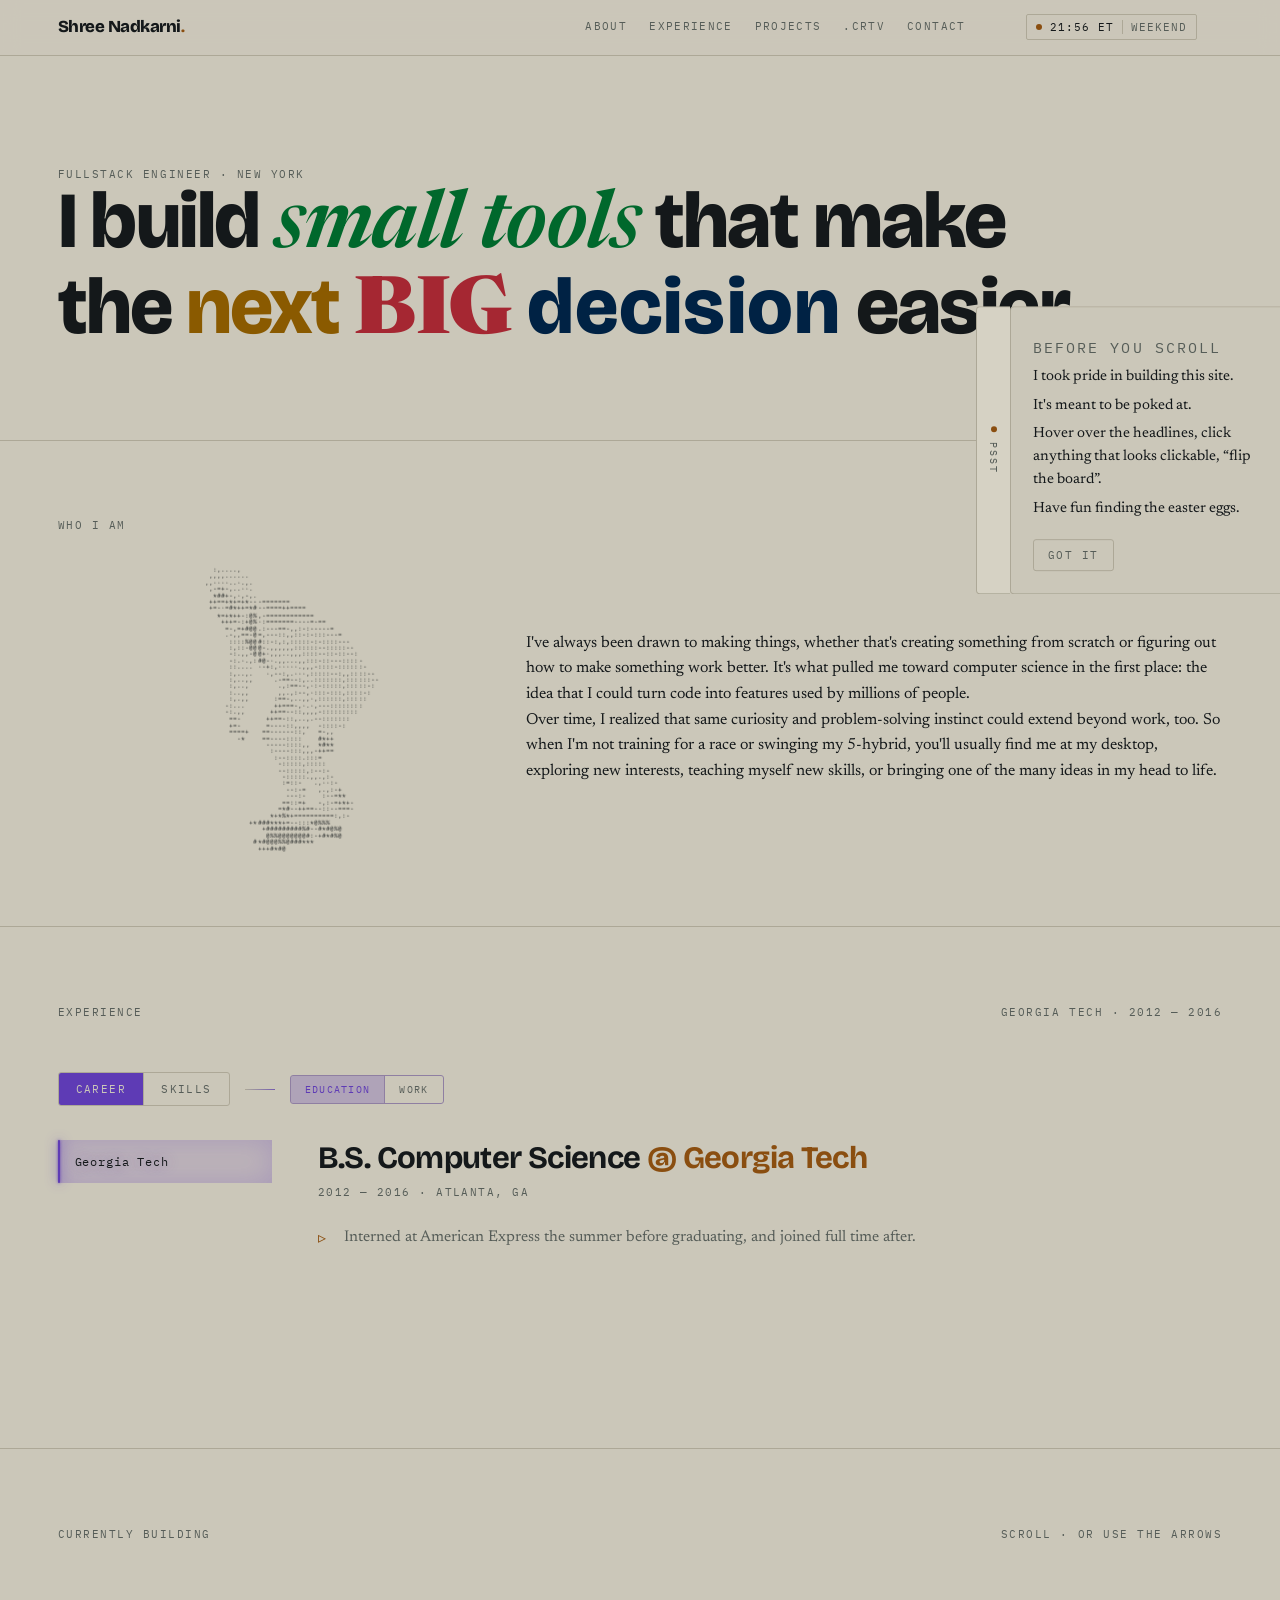
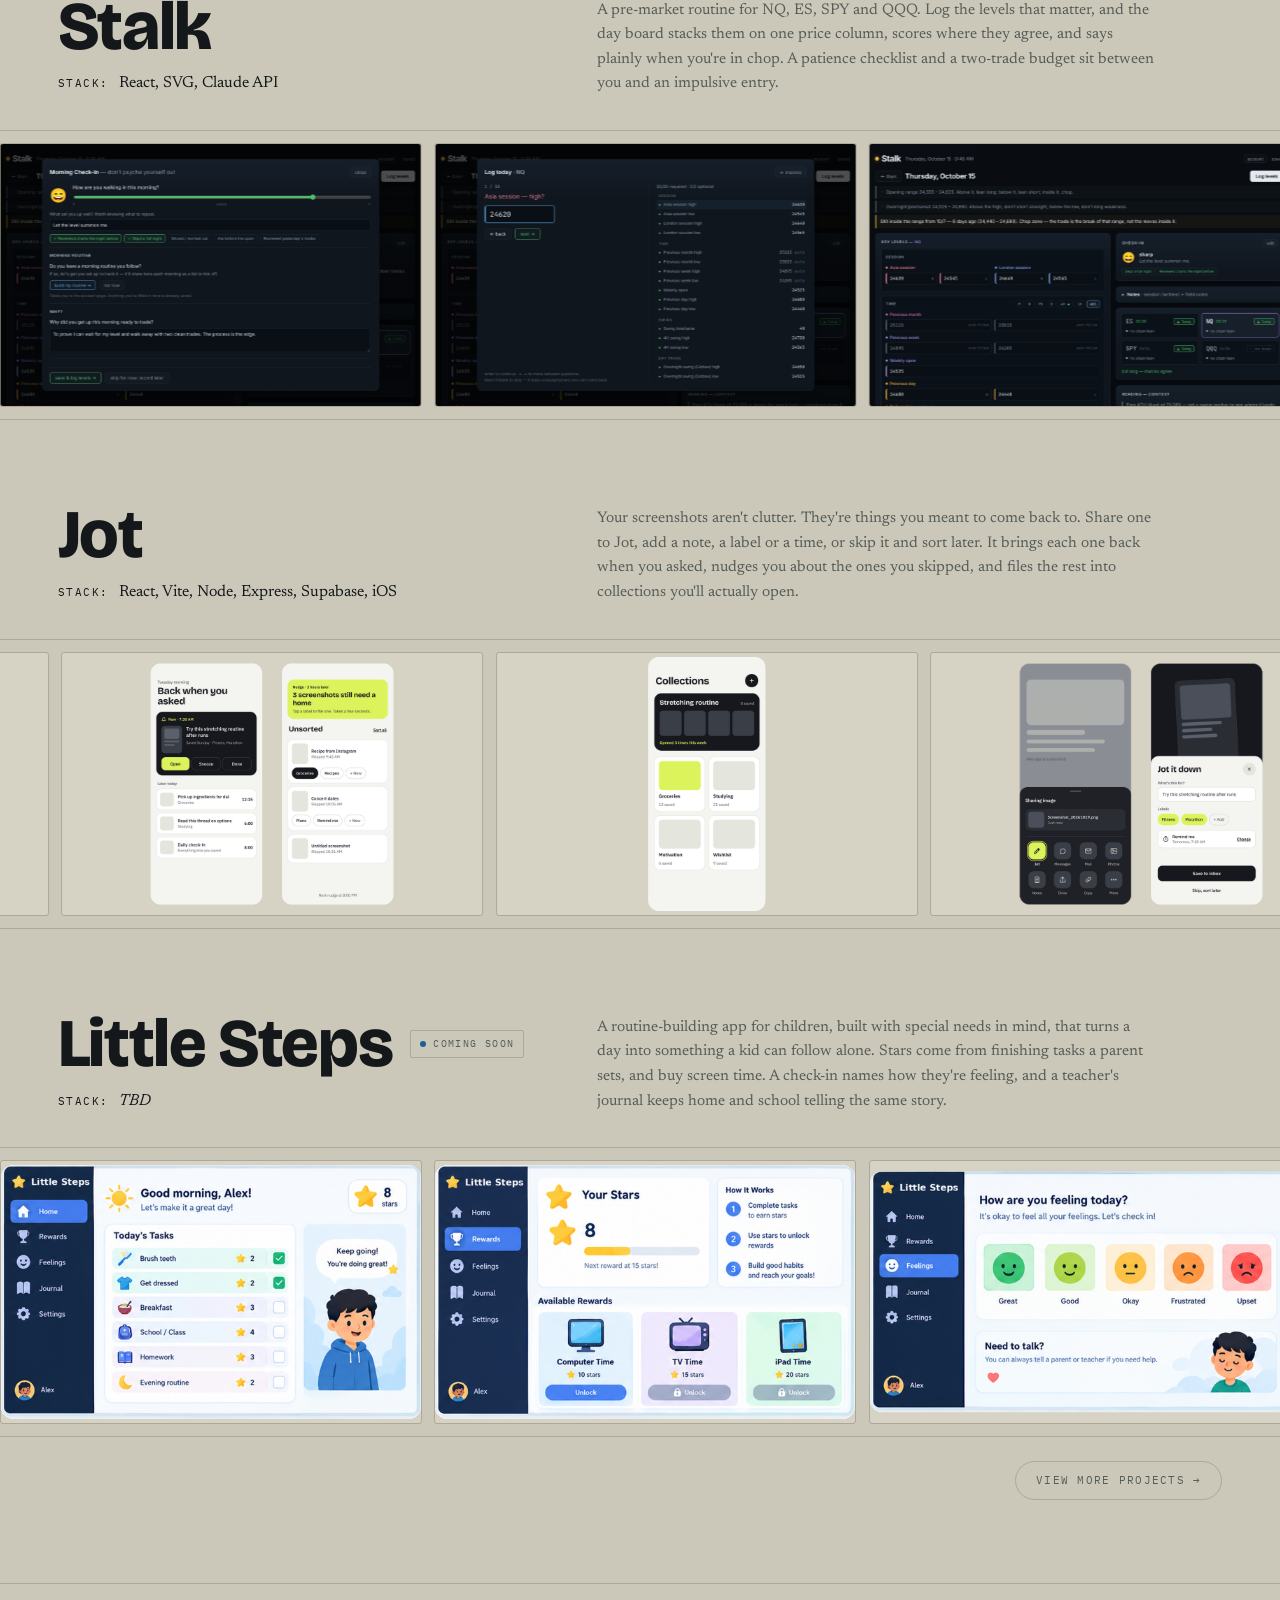
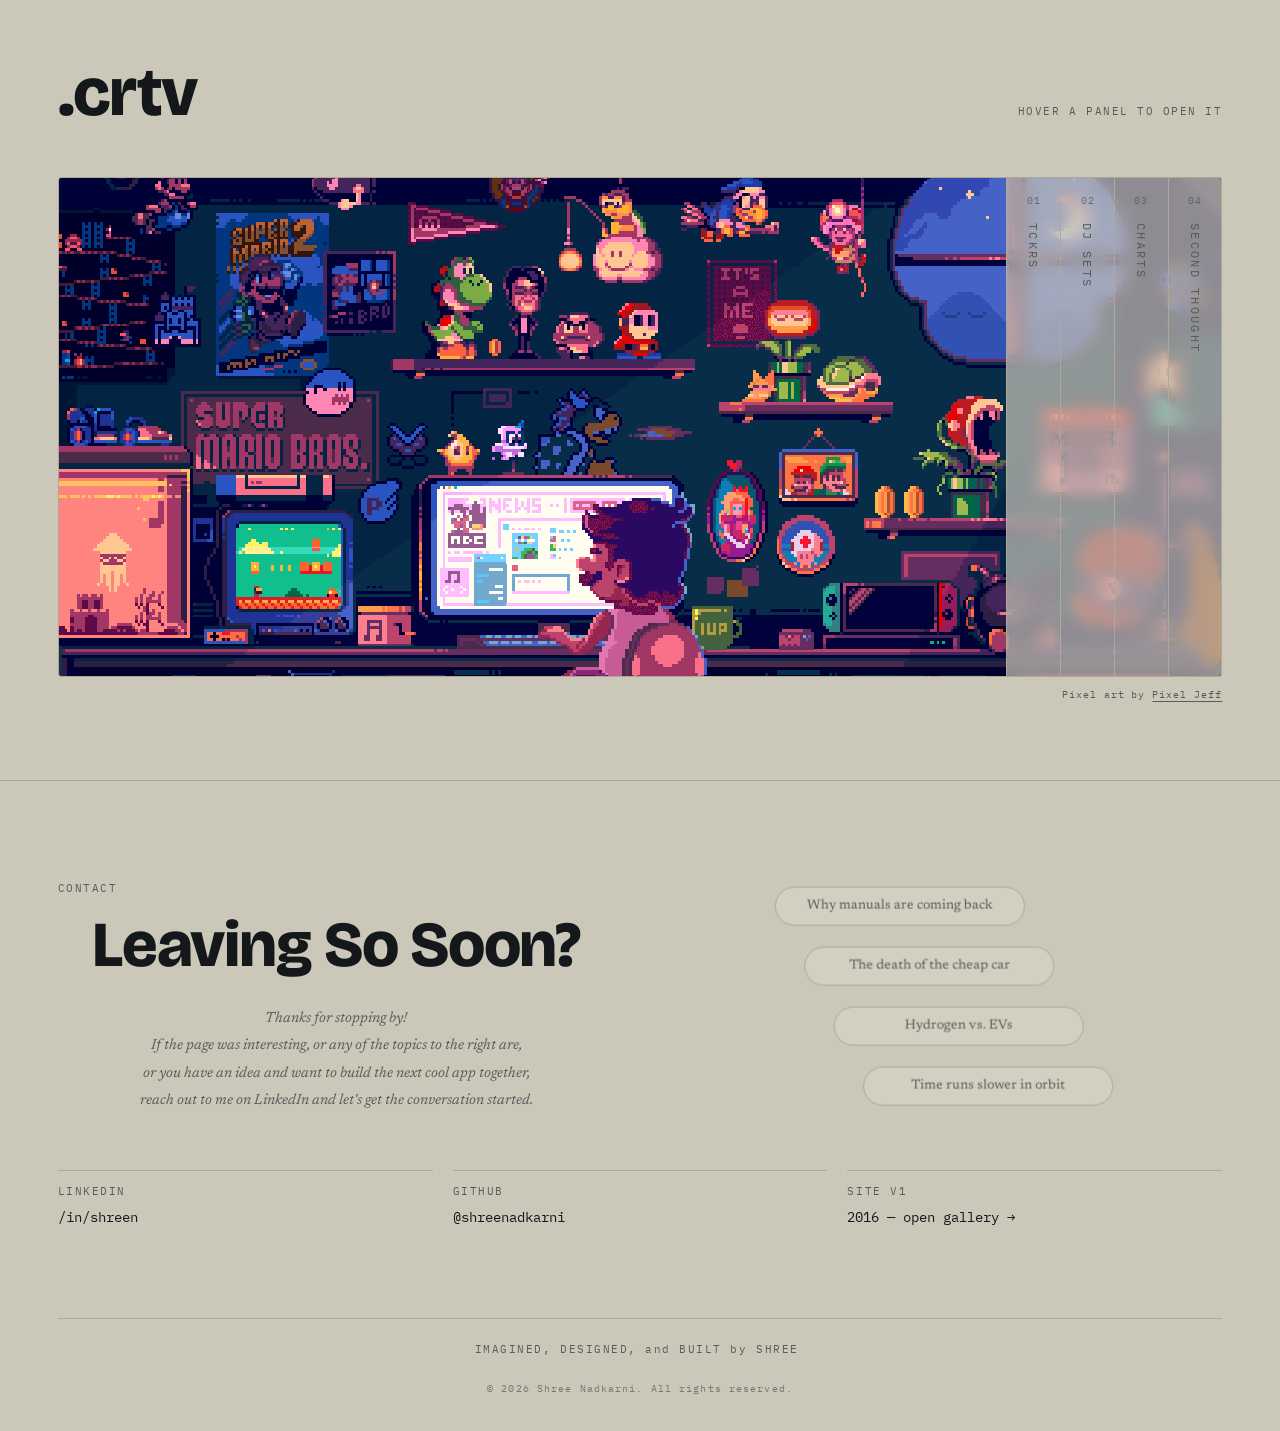
==== commit f8cde857: "Add link-preview metadata and a social card Shared links were leading with whichever large image a s" ====
--- a/index.html
+++ b/index.html
@@ -1,6 +1,26 @@
 <meta charset="utf-8">
 <meta name="viewport" content="width=device-width, initial-scale=1">
 <title>Shree Nadkarni</title>
+<meta name="description" content="Fullstack engineer in New York, building small tools that make the next big decision easier. Projects, experience, and a few things worth poking at.">
+<link rel="canonical" href="https://shreenadkarni.github.io/">
+<link rel="icon" href="data:image/svg+xml,%3Csvg xmlns='http://www.w3.org/2000/svg' viewBox='0 0 32 32'%3E%3Ccircle cx='16' cy='16' r='9' fill='%23E8A33C'/%3E%3C/svg%3E">
+
+<!-- Link previews. Without these a scraper picks whatever large image it finds
+     on the page, which meant every shared link led with a Stalk screenshot.
+     og:image has to be an absolute URL; most scrapers ignore a relative one. -->
+<meta property="og:type" content="website">
+<meta property="og:site_name" content="Shree Nadkarni">
+<meta property="og:url" content="https://shreenadkarni.github.io/">
+<meta property="og:title" content="Shree Nadkarni">
+<meta property="og:description" content="Fullstack engineer in New York, building small tools that make the next big decision easier. Projects, experience, and a few things worth poking at.">
+<meta property="og:image" content="https://shreenadkarni.github.io/assets/og.png">
+<meta property="og:image:width" content="1200">
+<meta property="og:image:height" content="630">
+<meta property="og:image:alt" content="Shree Nadkarni - I build small tools that make the next BIG decision easier.">
+<meta name="twitter:card" content="summary_large_image">
+<meta name="twitter:title" content="Shree Nadkarni">
+<meta name="twitter:description" content="Fullstack engineer in New York, building small tools that make the next big decision easier. Projects, experience, and a few things worth poking at.">
+<meta name="twitter:image" content="https://shreenadkarni.github.io/assets/og.png">
 <link rel="preconnect" href="https://fonts.googleapis.com">
 <link rel="preconnect" href="https://fonts.gstatic.com" crossorigin>
 <link rel="stylesheet" href="https://fonts.googleapis.com/css2?family=Bricolage+Grotesque:opsz,wght@12..96,400;12..96,700;12..96,800&family=IBM+Plex+Mono:wght@400;500&family=Newsreader:ital,opsz,wght@0,6..72,300;0,6..72,400;0,6..72,800;1,6..72,400;1,6..72,600&display=swap">
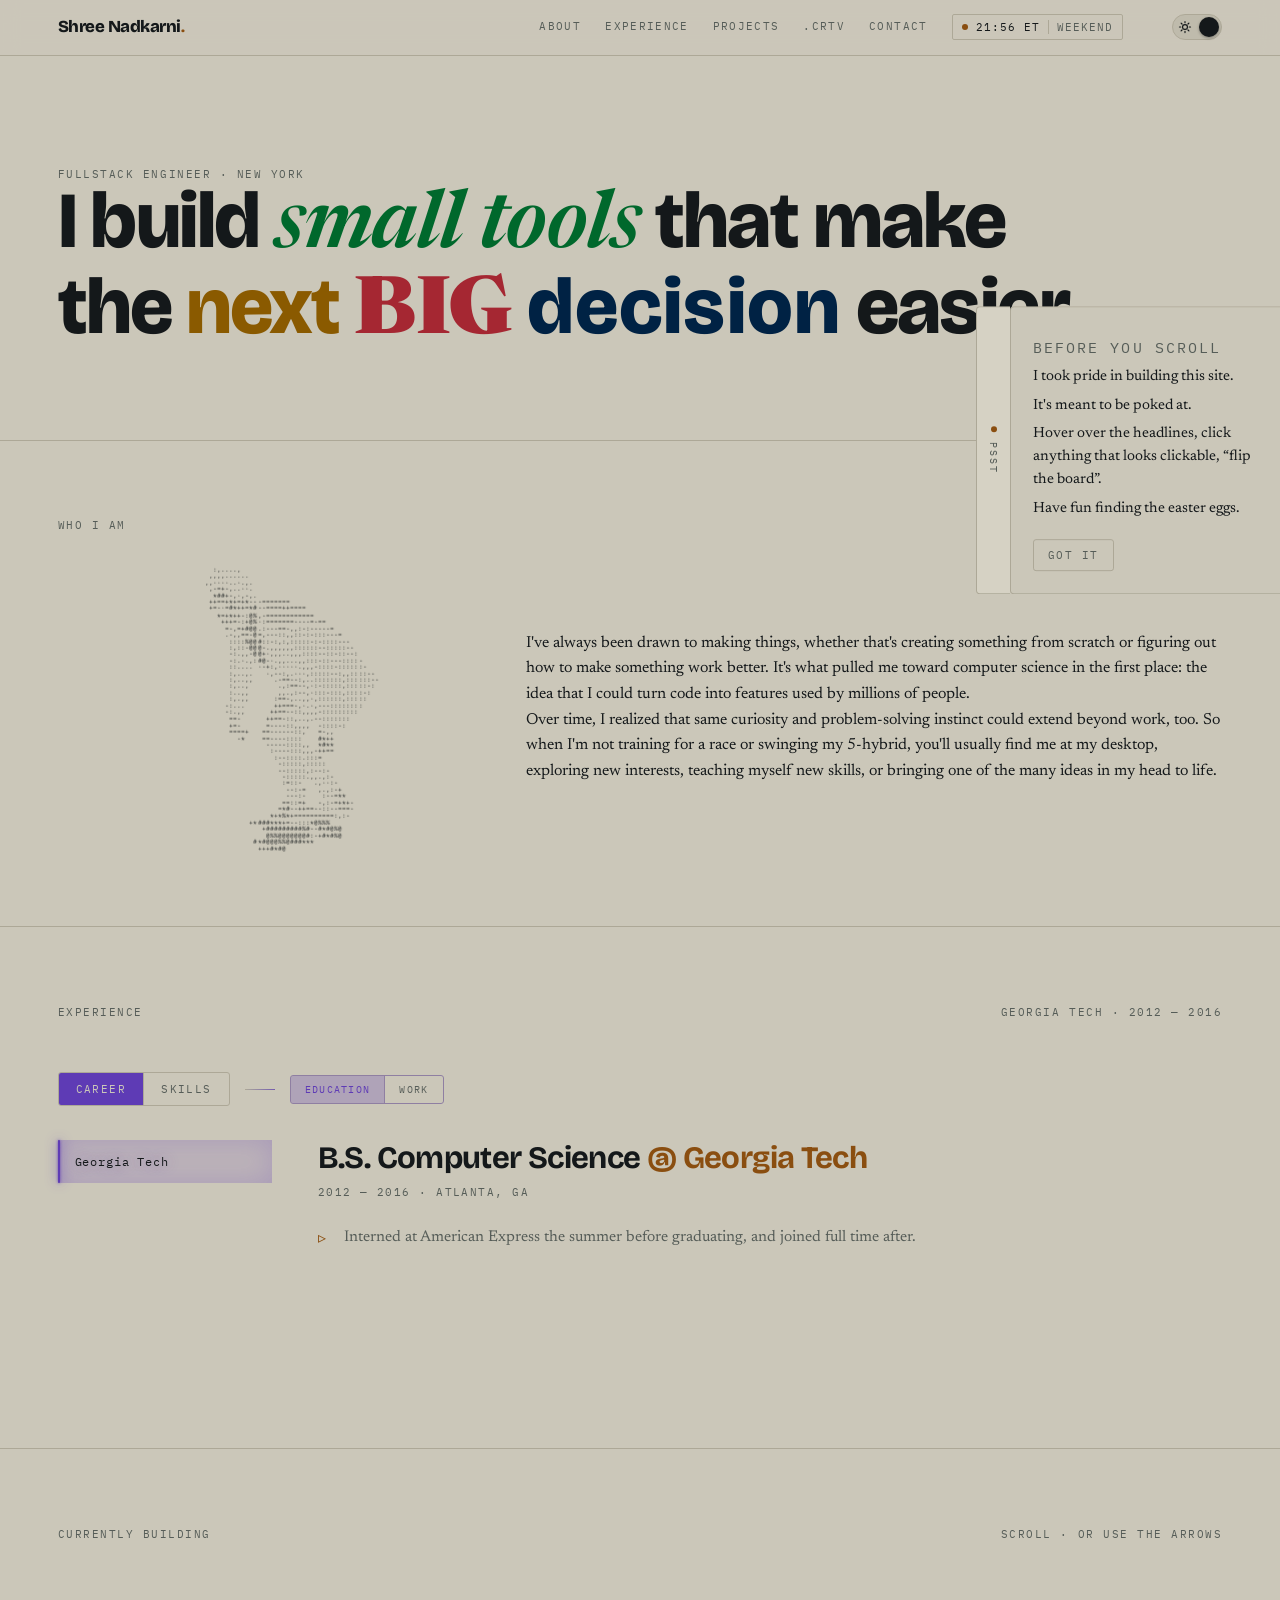
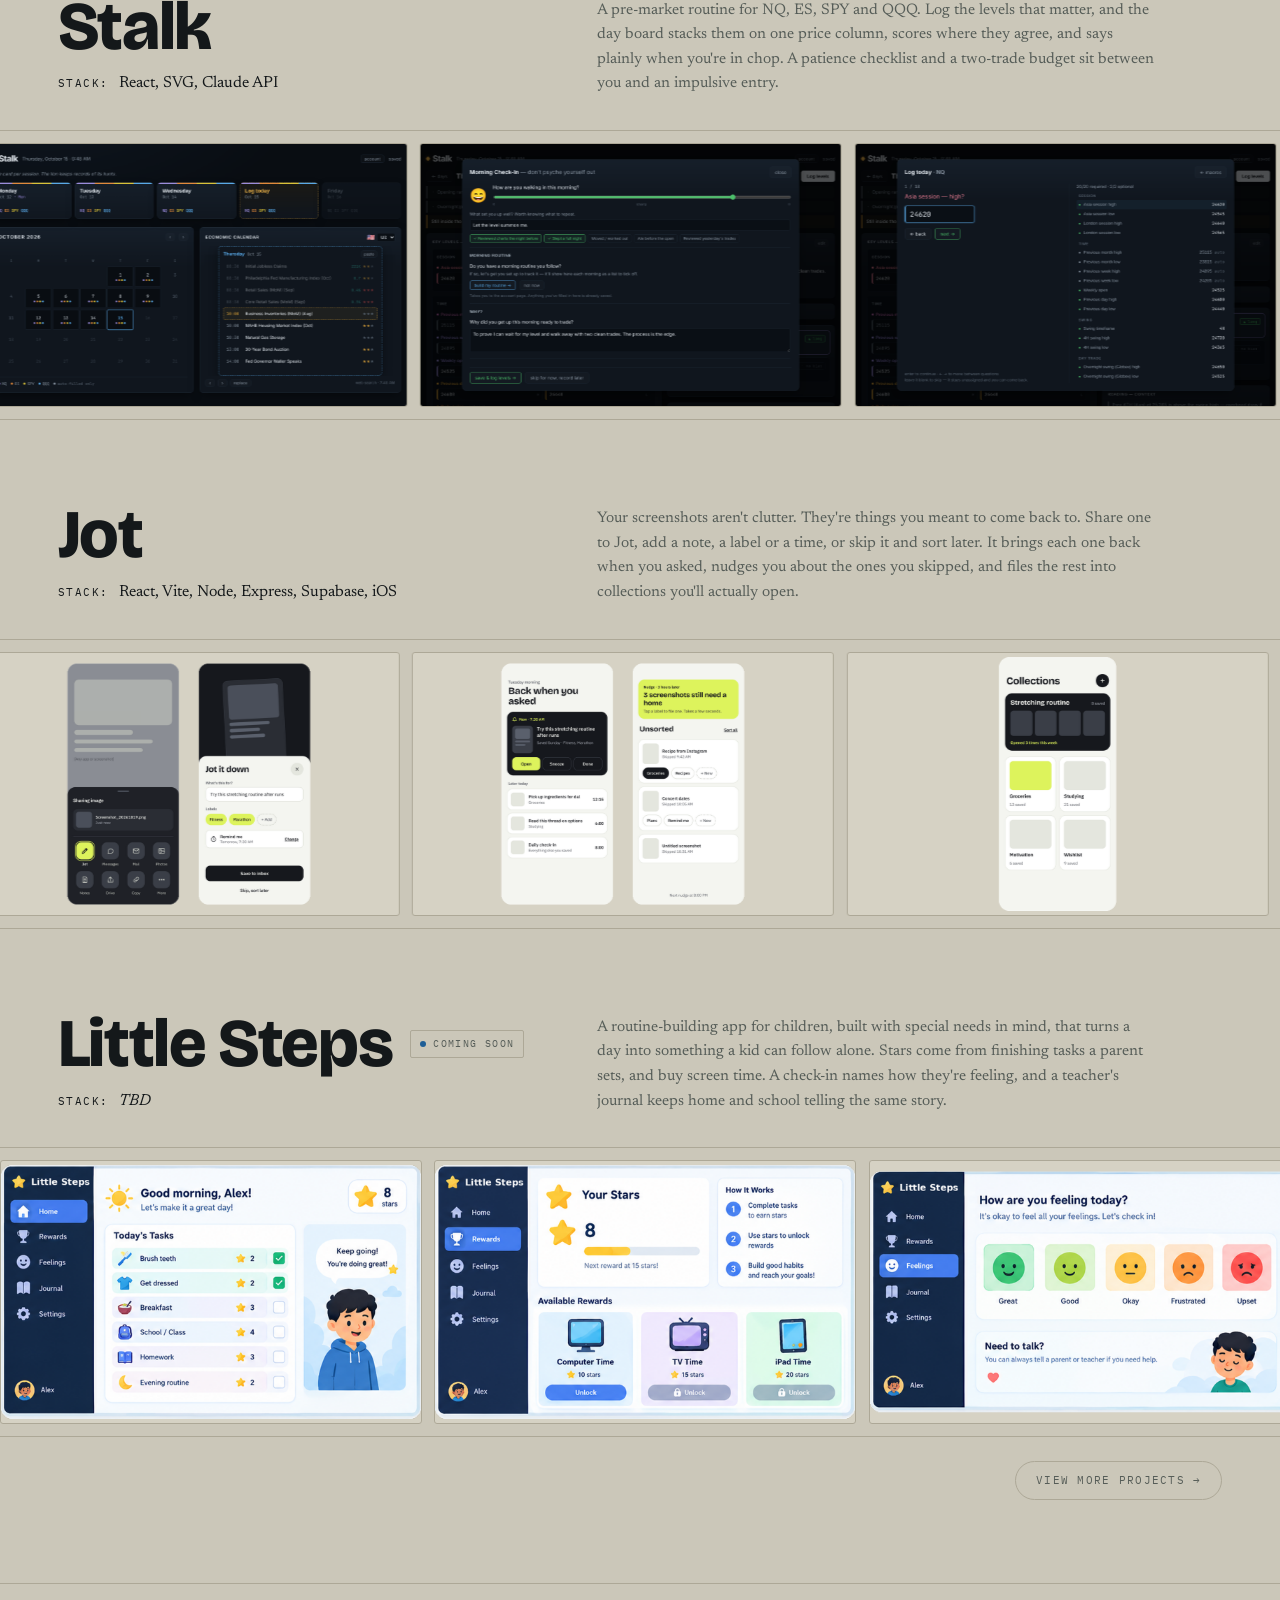
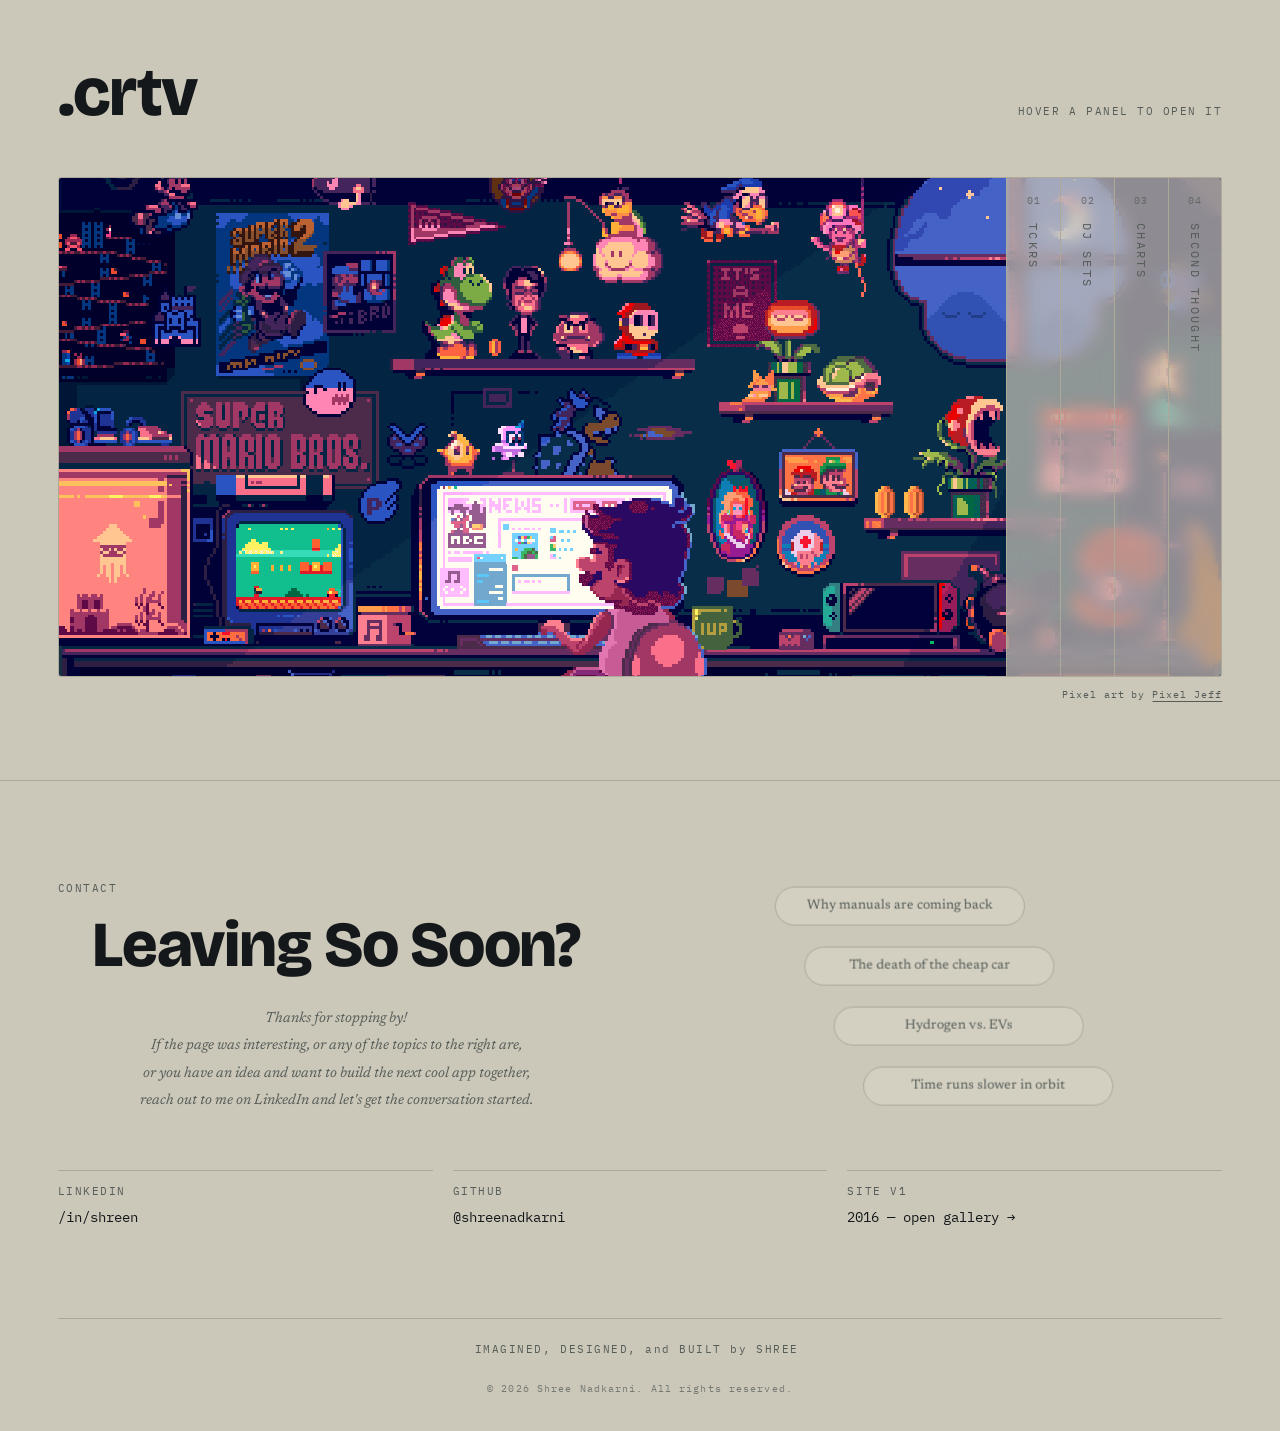
==== commit fc613c24: "Merge the light/dark theme toggle into the published site The toggle was built against an older copy" ====
--- a/index.html
+++ b/index.html
@@ -1,5 +1,11 @@
 <meta charset="utf-8">
 <meta name="viewport" content="width=device-width, initial-scale=1">
+
+<script>
+/* Theme: follow the device unless the visitor picked one with the nav toggle.
+   Runs before the stylesheet so a stored choice never flashes the other theme. */
+try{ var t=localStorage.getItem('theme'); if(t==='light'||t==='dark') document.documentElement.setAttribute('data-theme',t); }catch(e){}
+</script>
 <title>Shree Nadkarni</title>
 <meta name="description" content="Fullstack engineer in New York, building small tools that make the next big decision easier. Projects, experience, and a few things worth poking at.">
 <link rel="canonical" href="https://shreenadkarni.github.io/">
@@ -99,15 +105,44 @@
   background:color-mix(in srgb,var(--bg) 88%,transparent);
   backdrop-filter:blur(10px); border-bottom:1px solid var(--line);
 }
-.nav-in{display:flex; align-items:center; gap:clamp(12px,3vw,32px); padding-block:14px}
+.nav{--nav-gap:clamp(12px,3vw,24px)}
+.nav-in{display:flex; align-items:center; gap:var(--nav-gap); padding-block:14px}
 .mark{font-family:var(--display); font-weight:800; font-size:1.05rem; letter-spacing:-.03em; white-space:nowrap}
 .mark b{color:var(--accent)}
-.nav-links{display:flex; gap:22px; margin-left:auto}
+.nav-links{display:flex; gap:var(--nav-gap); margin-left:auto}
 .nav-links a{font-family:var(--mono); font-size:.7rem; letter-spacing:.12em; text-transform:uppercase; text-decoration:none; color:var(--fg-dim); transition:color .18s}
 .nav-links a:hover{color:var(--fg)}
 @media (max-width:720px){ .nav-links{display:none} .session-wrap{margin-left:auto} }
 
-.session-wrap{position:relative; display:flex; align-items:center; gap:6px; margin-left:clamp(10px,2.5vw,28px); flex:0 0 auto}
+.session-wrap{position:relative; display:flex; align-items:center; gap:6px; flex:0 0 auto}
+
+/* theme toggle — pill switch. Knob is --fg on a --surface-2 track, so it inverts with the theme:
+   dark = light knob left + moon, light = dark knob right + sun. */
+.theme-btn{
+  appearance:none; position:relative; flex:0 0 auto;
+  width:50px; height:26px; padding:0; cursor:pointer; color:var(--fg);
+  border:1px solid var(--line); border-radius:999px; background:var(--surface-2);
+  transition:background .3s, border-color .2s;
+}
+.theme-btn:hover{border-color:var(--fg-dim)}
+.theme-btn:focus-visible{outline:2px solid var(--accent); outline-offset:2px}
+.theme-btn .knob{
+  position:absolute; top:2px; left:2px; width:20px; height:20px; border-radius:50%;
+  background:var(--fg); box-shadow:0 1px 3px rgba(0,0,0,.35);
+  transform:translateX(24px); transition:transform .3s cubic-bezier(.4,.2,.2,1), background .3s;
+}
+.theme-btn svg{position:absolute; top:50%; width:14px; height:14px; margin-top:-7px; transition:opacity .25s}
+.theme-btn .i-sun{left:5px}
+.theme-btn .i-moon{right:5px; opacity:0}
+:root[data-theme="dark"] .theme-btn .knob{transform:none}
+:root[data-theme="dark"] .theme-btn .i-sun{opacity:0}
+:root[data-theme="dark"] .theme-btn .i-moon{opacity:1}
+@media (prefers-color-scheme:dark){
+  :root:not([data-theme="light"]) .theme-btn .knob{transform:none}
+  :root:not([data-theme="light"]) .theme-btn .i-sun{opacity:0}
+  :root:not([data-theme="light"]) .theme-btn .i-moon{opacity:1}
+}
+@media (prefers-reduced-motion:reduce){ .theme-btn .knob, .theme-btn svg{transition:none} }
 
 /* The chip reads in ET whoever is looking at it: the dot is about Shree's day,
    and the futures clock runs on New York hours, so neither means anything in
@@ -1608,6 +1643,11 @@
         <svg viewBox="0 0 11 13" aria-hidden="true"><path d="M5.5.7c2.7 0 4.8 3.7 4.8 6.6 0 2.6-2 4.4-4.8 4.4S.7 9.9.7 7.3C.7 4.4 2.8.7 5.5.7Z"/></svg>
       </button>
     </div>
+    <button class="theme-btn" id="themeBtn" type="button" aria-label="Switch to light theme" title="Switch theme">
+      <svg class="i-sun" viewBox="0 0 24 24" fill="none" stroke="currentColor" stroke-width="2" stroke-linecap="round" aria-hidden="true"><circle cx="12" cy="12" r="4.2"/><path d="M12 2.5v2.2M12 19.3v2.2M2.5 12h2.2M19.3 12h2.2M5.3 5.3l1.6 1.6M17.1 17.1l1.6 1.6M5.3 18.7l1.6-1.6M17.1 6.9l1.6-1.6"/></svg>
+      <svg class="i-moon" viewBox="0 0 24 24" fill="currentColor" aria-hidden="true"><path d="M21 12.8A9 9 0 1 1 11.2 3a7 7 0 0 0 9.8 9.8Z" transform="translate(0 4.3) scale(.8)"/><path d="M18.5 2.5l.7 1.8 1.8.7-1.8.7-.7 1.8-.7-1.8-1.8-.7 1.8-.7Z"/><path d="M21.2 8.6l.4 1 1 .4-1 .4-.4 1-.4-1-1-.4 1-.4Z"/></svg>
+      <span class="knob" aria-hidden="true"></span>
+    </button>
   </div>
 
   <div class="tape" id="tape" hidden>
@@ -1629,6 +1669,23 @@
     </div>
   </div>
 </nav>
+
+<script>
+(function(){
+  var root = document.documentElement, btn = document.getElementById('themeBtn');
+  var mq = matchMedia('(prefers-color-scheme: dark)');
+  function current(){ return root.getAttribute('data-theme') || (mq.matches ? 'dark' : 'light'); }
+  function label(){ btn.setAttribute('aria-label', current()==='dark' ? 'Switch to light theme' : 'Switch to dark theme'); }
+  btn.addEventListener('click', function(){
+    var next = current()==='dark' ? 'light' : 'dark';
+    root.setAttribute('data-theme', next);
+    try{ localStorage.setItem('theme', next); }catch(e){}
+    label();
+  });
+  if(mq.addEventListener) mq.addEventListener('change', label);
+  label();
+})();
+</script>
 
 <header class="wrap hero">
   <p class="lbl flipline" id="flipline">
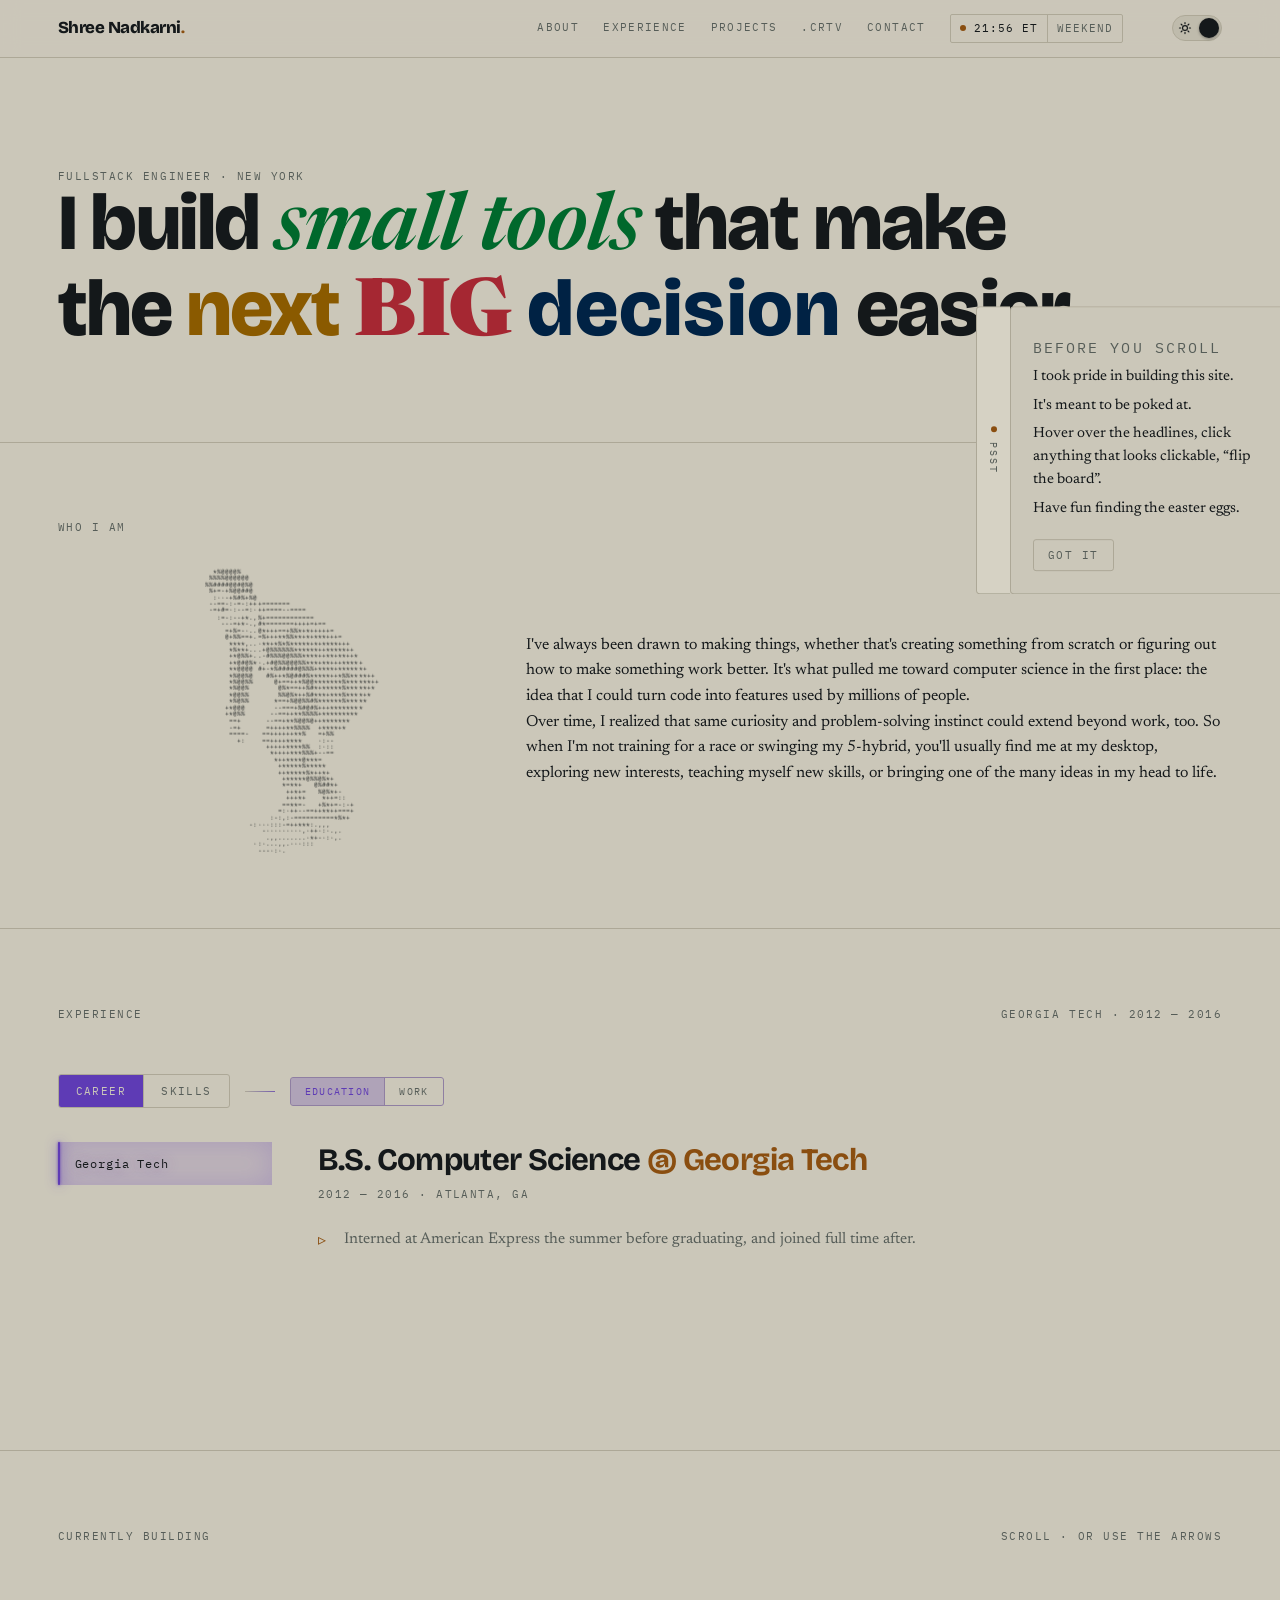
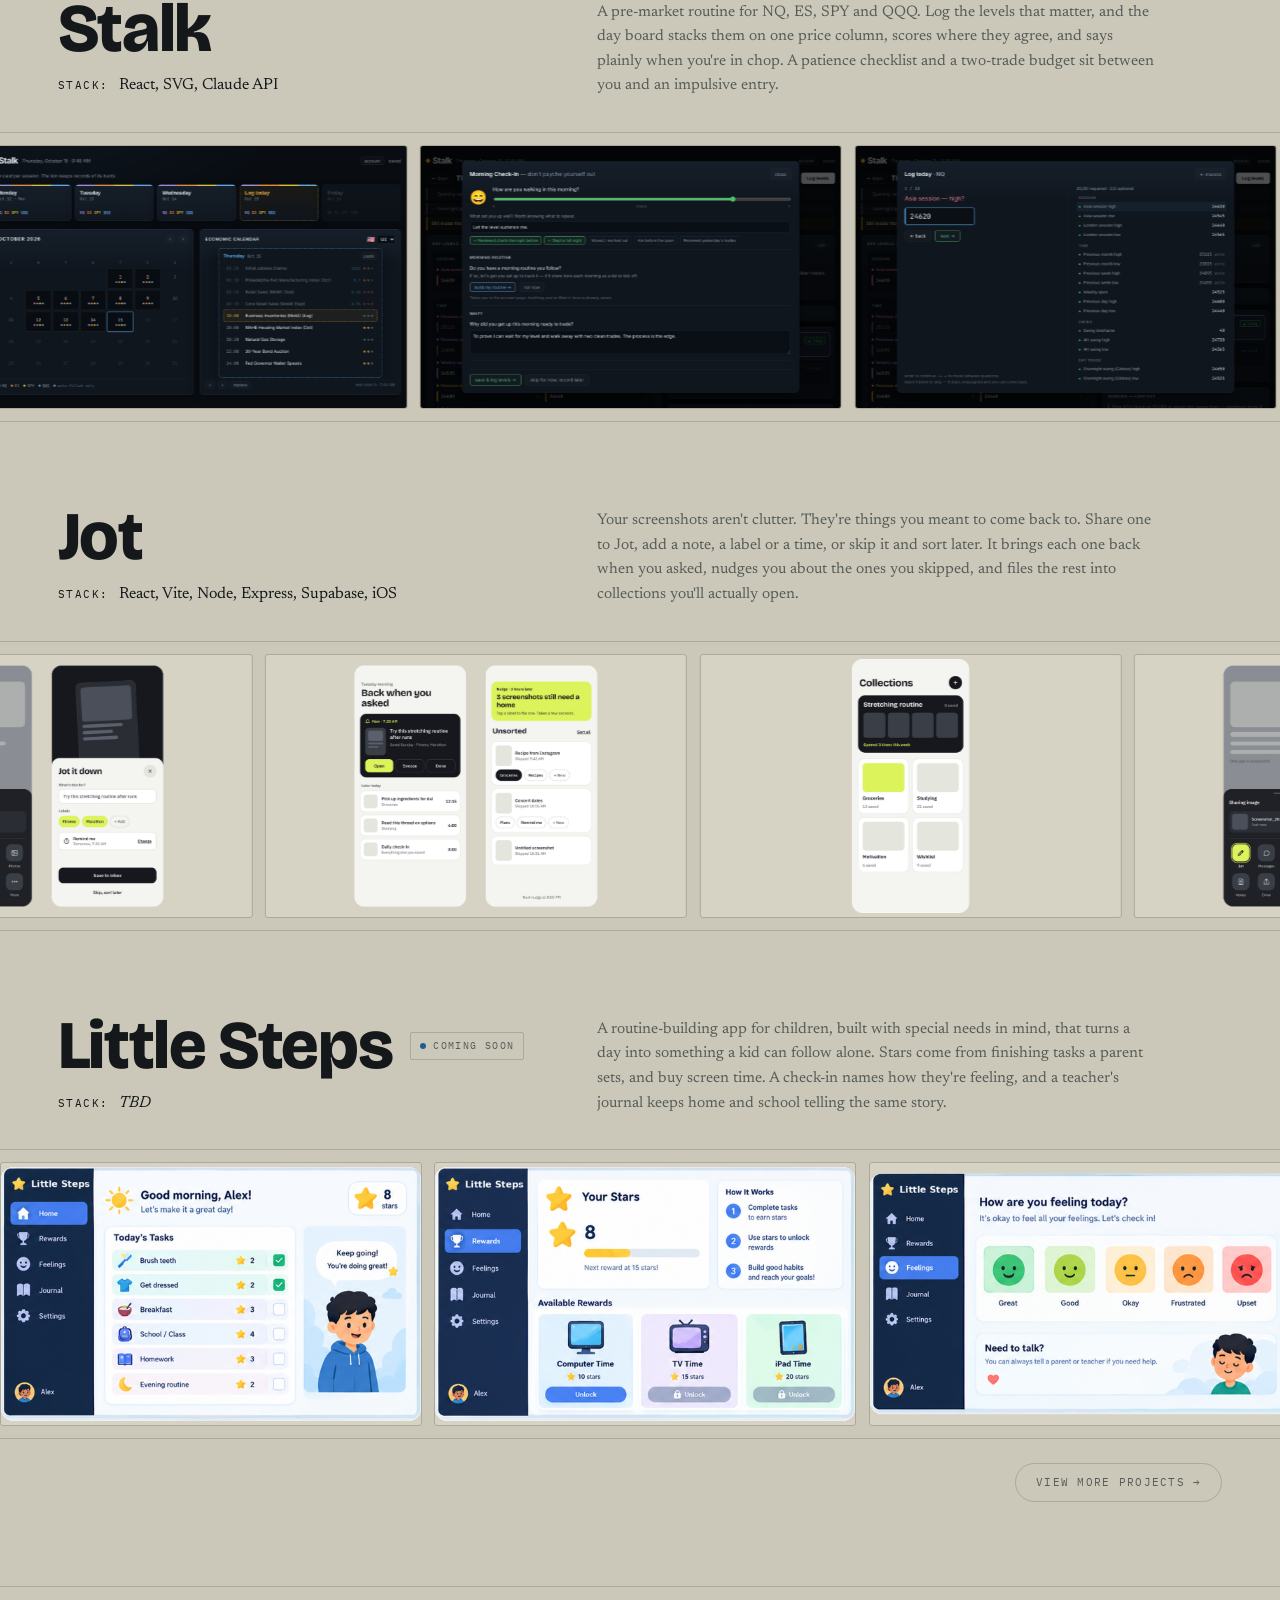
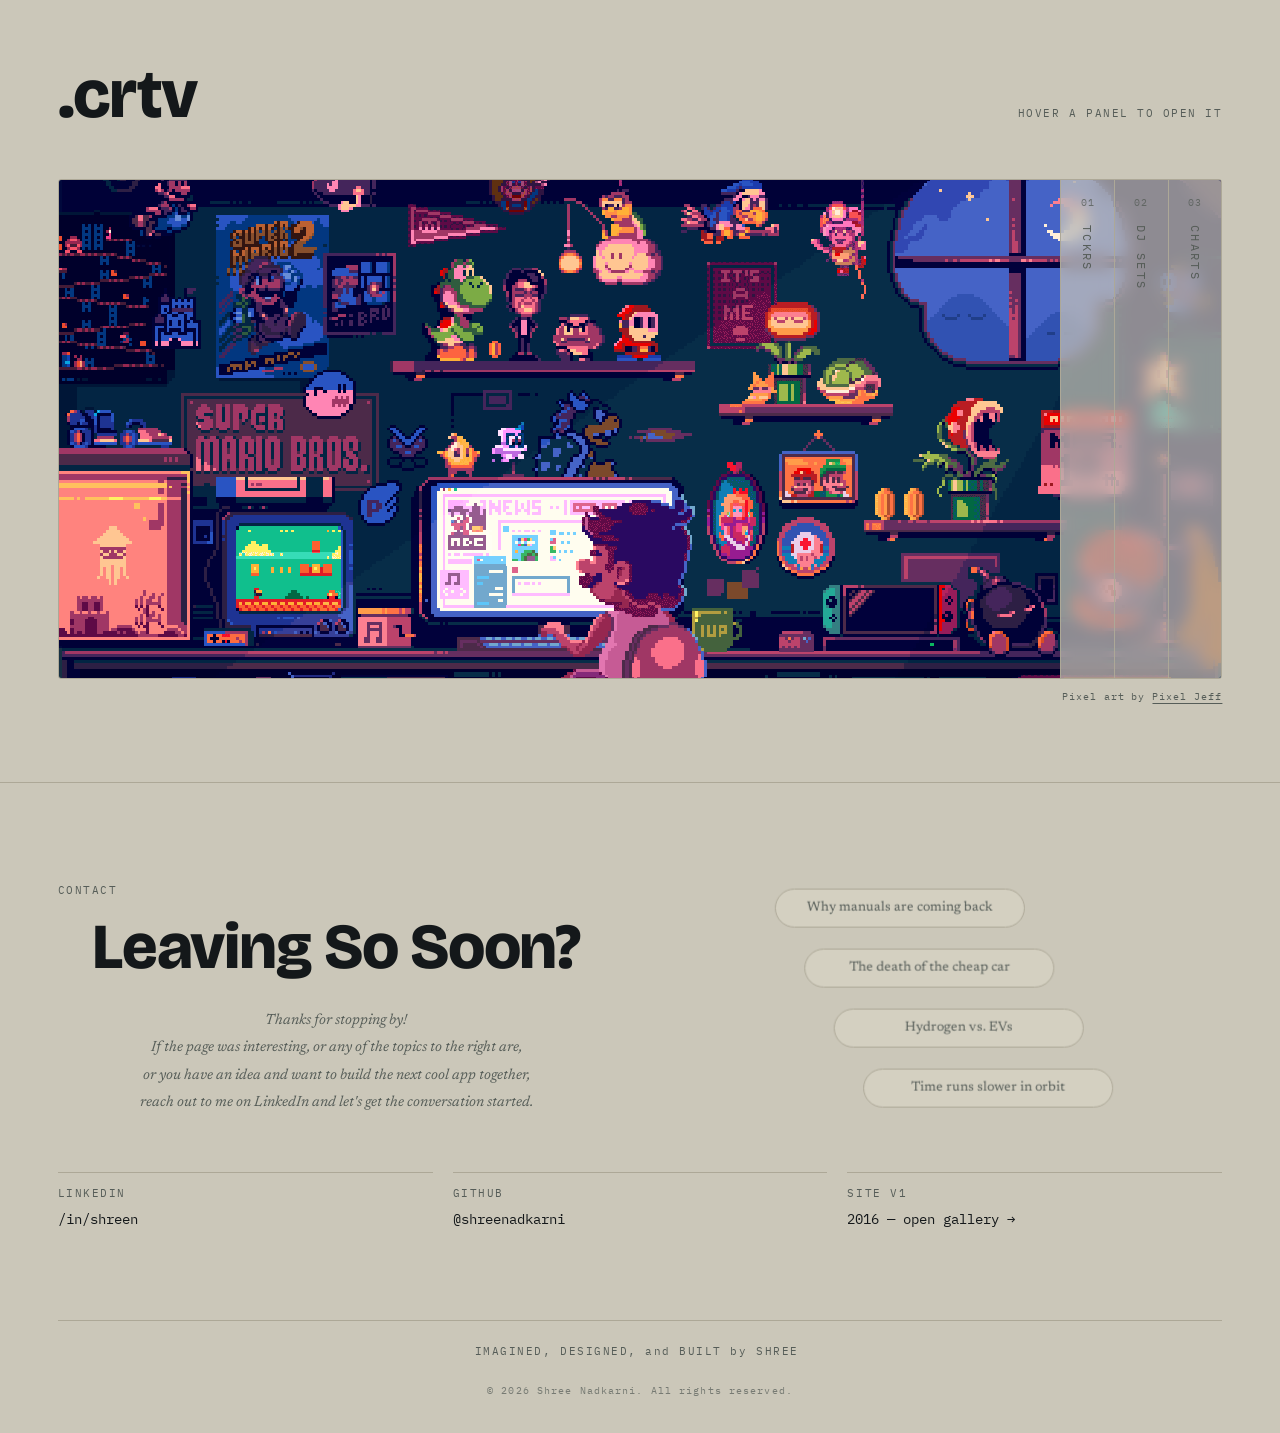
==== commit f0ae66a1: "Add cover carousel, poster slabs and a hidden fourth panel Brings the published site up to the curre" ====
--- a/index.html
+++ b/index.html
@@ -148,21 +148,28 @@
    and the futures clock runs on New York hours, so neither means anything in
    the viewer's own timezone. */
 .session{
-  appearance:none; cursor:pointer; text-align:left;
-  display:flex; align-items:center; gap:8px; flex:0 0 auto;
+  display:flex; align-items:stretch; flex:0 0 auto;
   font-family:var(--mono); font-size:.66rem; letter-spacing:.1em; text-transform:uppercase;
-  color:var(--fg-dim); background:none; border:1px solid var(--line); border-radius:2px;
-  padding:5px 9px; white-space:nowrap;
+  color:var(--fg-dim); border:1px solid var(--line); border-radius:2px; white-space:nowrap;
+  transition:border-color .2s;
 }
 .session:hover{border-color:var(--fg-dim)}
-.session:focus-visible{outline:2px solid var(--accent); outline-offset:1px}
+/* Two halves, because they answer different questions: the left is his day,
+   the right is the market's. They share a border so it still reads as one chip. */
+.s-half{
+  appearance:none; cursor:pointer; text-align:left; background:none; border:0;
+  display:flex; align-items:center; gap:8px; padding:5px 9px;
+  font:inherit; letter-spacing:inherit; text-transform:inherit; color:inherit;
+}
+.s-half:focus-visible{outline:2px solid var(--accent); outline-offset:-2px}
 .session .pip{width:6px; height:6px; border-radius:50%; background:var(--fg-dim); flex:0 0 auto}
 /* Awake, at the desk, asleep. Only the working hours pulse. */
 .session[data-state="awake"] .pip{background:var(--p-gold)}
 .session[data-state="active"] .pip{background:var(--p-green); box-shadow:0 0 0 0 color-mix(in srgb,var(--p-green) 70%,transparent); animation:pulse 2.4s infinite}
 .session[data-state="asleep"] .pip{background:var(--p-purple)}
 .session .clock{font-variant-numeric:tabular-nums; color:var(--fg)}
-.session .sesh{color:var(--fg-dim); padding-left:8px; border-left:1px solid var(--line)}
+.s-mkt{border-left:1px solid var(--line)}
+.session .sesh{color:var(--fg-dim)}
 /* Hover or focus the chip for the guess. It is decoration, so on a narrow nav
    the futures leg goes before anything that matters does. */
 .session-pop{
@@ -173,7 +180,11 @@
   border:1px solid var(--line); border-radius:3px; padding:7px 10px;
   box-shadow:0 14px 34px -14px #000;
 }
-@media (max-width:560px){ .session .sesh{display:none} }
+.pop-row{display:flex; align-items:baseline; justify-content:space-between; gap:14px}
+.pop-row + .pop-row{margin-top:5px}
+.pop-row b{font-weight:500; color:var(--fg)}
+.pop-row i{font-style:normal; color:var(--fg-dim); font-variant-numeric:tabular-nums}
+@media (max-width:560px){ .s-mkt{display:none} }
 @keyframes pulse{70%{box-shadow:0 0 0 7px transparent}100%{box-shadow:0 0 0 0 transparent}}
 
 /* ---------- easter egg: the tape ---------- */
@@ -184,6 +195,12 @@
 }
 .egg svg{width:11px; height:13px; display:block; fill:var(--accent); transition:fill .2s}
 .session-wrap:hover .egg, .egg:focus-visible, .egg[aria-expanded="true"]{opacity:1; transform:none; pointer-events:auto}
+/* A touch device fires a hover state on the first tap and the click only on the
+   second, so anything revealed by :hover costs an extra tap. Where there is no
+   hover, the egg is simply always there and the first tap does what it says. */
+@media (hover:none){
+  .egg{opacity:1; transform:none; pointer-events:auto}
+}
 .egg:hover svg{fill:var(--fg)}
 .egg:focus-visible{outline:2px solid var(--accent); outline-offset:1px}
 
@@ -586,7 +603,18 @@
   font-family:var(--mono); font-size:.62rem; letter-spacing:.22em;
   text-transform:lowercase; color:var(--fg-dim);
 }
-.acc{position:absolute; inset:0; --spine:clamp(48px,4.2vw,60px)}
+/* Announced, not shown. */
+.sr-only{position:absolute; width:1px; height:1px; padding:0; margin:-1px; overflow:hidden; clip:rect(0 0 0 0); white-space:nowrap; border:0}
+.acc{position:absolute; inset:0; --spine:clamp(48px,4.2vw,60px); --spines:3}
+/* The fourth panel is not on the rail until the cloud in the pixel art is
+   found. Both its spine and its body stay in the DOM, because the rail pairs
+   spines to panels by index and dropping either would misalign the other
+   three. The rail's own width follows a count rather than a hardcoded 4, so
+   the panels stretch to meet it while there are only three. */
+.acc.unlocked{--spines:4}
+.acc-spine.locked, .acc-body.locked{display:none}
+.acc-spine.found{animation:eggin .5s cubic-bezier(.22,.61,.36,1) both}
+@keyframes eggin{from{opacity:0; transform:translateX(26px)} to{opacity:1; transform:none}}
 
 .acc-rail{position:absolute; top:0; bottom:0; right:0; display:flex; z-index:2}
 .acc-spine{
@@ -619,7 +647,7 @@
   letter-spacing:.2em; text-transform:uppercase; white-space:nowrap;
 }
 
-.acc-panels{position:absolute; top:0; bottom:0; left:0; right:calc(var(--spine) * 4); z-index:1; overflow:hidden}
+.acc-panels{position:absolute; top:0; bottom:0; left:0; right:calc(var(--spine) * var(--spines)); z-index:1; overflow:hidden}
 /* Slides on transform + opacity, which the compositor can run on the GPU. The previous
    version animated clip-path through a backdrop-filter, and that blur had to be
    recomputed on every frame of the GIF underneath it — the source of the stutter.
@@ -676,11 +704,17 @@
   border-radius:50%; background:#f6f5f2;
 }
 .acc-tools .tool i img{width:15px; height:15px; object-fit:contain; display:block}
-/* A wordmark carries its own name, so it takes a plate of its own and no label.
-   The ElevenLabs file is drawn in white, so unlike the rest its plate is dark --
-   each mark gets the backdrop its own artwork was made for. */
-.acc-tools .tool.mark{padding:0; border-radius:7px; background:#18181b; border-color:color-mix(in srgb,#fff 18%,transparent)}
-.acc-tools .tool.mark img{height:13px; width:auto; max-width:104px; object-fit:contain; display:block; margin:5px 11px}
+/* The ElevenLabs mark is two bars that run the full height of their viewBox,
+   drawn to sit inline at 1em with no built-in margin. Every other file in this
+   row carries its own padding, so at a shared 15px this one read noticeably
+   bigger. It is set by its ink instead, which lands it on the same optical
+   size as the rest. */
+.acc-tools .tool i img.bars{height:11px; width:auto}
+/* A second row set by hand rather than left to wrap: ElevenLabs and YouTube
+   belong on a line of their own. Making the pair a second .acc-tools holds the
+   break at every width, and its top margin matches the 8px gap between chips
+   rather than the full block margin the first row carries. */
+.acc-tools + .acc-tools{margin-top:8px}
 .acc-chips{display:flex; flex-wrap:wrap; gap:7px; margin-top:clamp(14px,2vw,20px)}
 .acc-chips span{
   display:inline-flex; align-items:center; gap:.5em;
@@ -688,6 +722,13 @@
   border:1px solid var(--line); border-radius:999px; padding:4px 10px; color:var(--fg-dim);
 }
 .acc-chips span::before{content:""; width:5px; height:5px; border-radius:50%; background:var(--p-purple)}
+/* The SoundCloud file is a finished tile -- orange ground, white artwork, its
+   own rounded corners -- so it needs no plate behind it, unlike the line-art
+   marks in the tools row above. It stands in for the generic dot rather than
+   sitting next to one, and at 14px it fits inside the chip's existing line box,
+   so the pill keeps its height. */
+.acc-chips span.has-logo::before{display:none}
+.acc-chips span.has-logo img{width:14px; height:14px; display:block; flex:none}
 .acc-cta{
   display:inline-flex; align-items:center; gap:.6em; margin-top:clamp(16px,2.2vw,24px);
   text-decoration:none; border-radius:999px; padding:9px 18px;
@@ -704,7 +745,6 @@
   font-family:var(--mono); font-size:.64rem; color:var(--fg-dim);
 }
 .acc-prev .candles{min-height:90px}
-.acc-prev .dj-list{padding:0; max-height:none}
 .acc-prev .dj-head{padding:0 0 .8em; border-bottom:1px solid var(--line)}
 .thought{width:100%; max-width:150px; height:auto; margin-inline:auto; color:var(--p-purple); display:block}
 /* This panel is a page of prose, not a two-column card: it runs full width and
@@ -712,7 +752,9 @@
    is capped in ch so the lines stay readable without reserving an empty gutter. */
 #ab-1 .acc-in{grid-template-columns:1fr; align-items:start}
 #ab-1 .acc-d{max-width:82ch; font-size:.86em; line-height:1.62}
-#ab-1 .acc-d + .acc-d{margin-top:10px}
+/* 7px, not 10: with four paragraphs instead of three this is what keeps the
+   last line inside the panel at 800px, the tightest width the stage gets. */
+#ab-1 .acc-d + .acc-d{margin-top:7px}
 #ab-1 .acc-feats{grid-template-columns:1fr; gap:7px}
 /* The mark sits in the heading lockup, just right of the wordmark, so it drops
    the plate the other panels' previews wear: a bordered box beside a title
@@ -803,6 +845,11 @@
   }
   .acc-in{padding:18px 16px}
   .acc-feats{grid-template-columns:1fr}
+  /* Unstacked there is no rail, so the found panel has to announce itself by
+     sliding into the column. It is only safe to animate the body down here:
+     above 760px a filled animation would override the translateX(100%) that
+     keeps a closed panel off screen and force it open. */
+  .acc-body.found{animation:eggin .5s cubic-bezier(.22,.61,.36,1) both}
   .lab-credit{text-align:left}
   /* Unstacked, every panel is already open and the rail is gone, so there is
      nothing left for the hint line to tell anyone. */
@@ -1037,22 +1084,20 @@
 }
 
 /* Cinema frame strip */
-/* The film strip stays as a backdrop and the notice sits over it, so the box
-   keeps its shape instead of collapsing to a line of text. */
-.prev-soon{position:relative; flex:1 1 auto; min-height:0; display:flex}
-.prev-soon .frames{opacity:.45}
-.soon-tag{
-  position:absolute; inset:0; display:grid; place-items:center; text-align:center;
-  font-family:var(--mono); font-size:.7rem; letter-spacing:.08em; color:var(--fg);
-  text-shadow:0 1px 12px var(--surface), 0 0 20px var(--surface);
-}
+/* Four stills from the reel butted together, the way a film poster stacks
+   slabs of scenes. The gutters do the framing: the placeholder's gradient and
+   top/bottom rules came off once there were real pictures, because a border
+   around each still sitting inside the panel's own border read as four
+   widgets rather than one poster. */
 .frames{display:flex; gap:.4em; flex:1 1 auto; min-height:0}
 .frames i{
-  flex:1 1 0; display:block; border-radius:1px; background:var(--surface-2);
-  background-image:linear-gradient(180deg, color-mix(in srgb,var(--p-red) 16%,transparent), transparent 70%);
-  border-top:2px solid color-mix(in srgb,var(--fg) 14%,transparent);
-  border-bottom:2px solid color-mix(in srgb,var(--fg) 14%,transparent);
-}
+  flex:1 1 0; min-width:0; display:block; overflow:hidden;
+  border-radius:1px; background:var(--surface-2);
+}
+/* The slot is 0.294 wide-to-tall and the stills are 0.306, so cover shaves a
+   sliver off the sides and keeps every subject whole. No object-position
+   needed. */
+.frames img{width:100%; height:100%; object-fit:cover; display:block}
 
 /* waveform for the DJ tile */
 .wave{display:flex; align-items:center; gap:.2em; flex:1 1 auto; min-height:0}
@@ -1064,30 +1109,97 @@
 }
 .dj-head .dot{width:.5em; height:.5em; border-radius:50%; background:var(--p-red); flex:0 0 auto}
 .dj-head .r{margin-left:auto; color:var(--fg-dim); letter-spacing:.06em}
-.dj-list{list-style:none; margin:0; padding:.5em; flex:1 1 auto; min-height:0; overflow-y:auto; display:flex; flex-direction:column; gap:2px}
-.dj-track{
-  appearance:none; border:0; background:none; width:100%; text-align:left; cursor:pointer;
-  display:flex; align-items:center; gap:.7em; padding:.65em .7em; border-radius:2px;
-  font:inherit; color:var(--fg-dim); transition:background .18s, color .18s;
-}
-.dj-track:hover{background:color-mix(in srgb,var(--p-red) 12%,transparent); color:var(--fg)}
-/* The set rows are real links out to SoundCloud now, not fake transport buttons. */
-.dj-track{text-decoration:none}
-.dj-all{
-  display:inline-block; margin-top:.3em; text-decoration:none; color:var(--p-red);
-  font-family:var(--mono); font-size:.62rem; letter-spacing:.1em; text-transform:uppercase;
-}
-.dj-all:hover{text-decoration:underline; text-underline-offset:3px}
-.dj-all:focus-visible{outline:2px solid var(--p-red); outline-offset:3px; border-radius:2px}
-.dj-track[aria-current="true"]{background:color-mix(in srgb,var(--p-red) 16%,transparent); color:var(--fg)}
-.dj-track .n{min-width:0; overflow:hidden; text-overflow:ellipsis; white-space:nowrap}
-.dj-track .d{margin-left:auto; font-variant-numeric:tabular-nums; flex:0 0 auto; opacity:.75}
-.dj-track .eq{display:flex; gap:1px; align-items:flex-end; height:.9em; width:.9em; flex:0 0 auto}
-.dj-track .eq i{flex:1; background:var(--p-red); height:30%; border-radius:.5px}
-.dj-track[aria-current="true"].is-playing .eq i{animation:eq .9s ease-in-out infinite}
-.dj-track[aria-current="true"].is-playing .eq i:nth-child(2){animation-delay:.18s}
-.dj-track[aria-current="true"].is-playing .eq i:nth-child(3){animation-delay:.36s}
+/* Two thin rows in a 328px box left a long empty run above the link out. The
+   sets are covers now, stacked the way records lean in a rack: the current one
+   front and centre, the other two raised and faded behind it, and the link to
+   everything else as the last cover rather than a line of text underneath. */
+.dj-car{position:relative; flex:1 1 0; min-height:0; display:flex; flex-direction:column; gap:.7em}
+.dj-stage{position:relative; flex:1 1 0; min-height:0; min-width:0; container-type:size}
+/* Sized off the stage rather than from max-width or max-height: neither of
+   those feeds back through aspect-ratio once the other side is pinned, which
+   left the cover 411x303 at 1440 and 300x303 at 1100. min() of the two sides
+   is square at every width. 58cqw keeps room at the sides for the two behind
+   and for the arrows outboard of those. */
+.dj-slide{
+  position:absolute; left:50%; top:50%;
+  width:min(58cqw, 84cqh); aspect-ratio:1;
+  text-decoration:none; color:inherit;
+  /* 0%, not 0: calc(-50% + 0) adds a unitless number to a percentage, which is
+     invalid, and an invalid transform is simply dropped -- the front cover sat
+     untransformed at the stage's centre point, hanging over the controls. The
+     two behind only worked because their offsets carried a unit. */
+  --dx:0%; --dy:-50%; --sc:1;
+  transform:translate(calc(-50% + var(--dx)), var(--dy)) scale(var(--sc));
+  transition:transform .42s cubic-bezier(.22,.61,.36,1), opacity .42s ease;
+  will-change:transform, opacity;
+}
+/* The offsets are shares of the cover's own width, so the whole arrangement
+   scales with the panel. 33% pulls the raised covers in far enough to leave a
+   gutter at each edge for the side arrows: at 38% their outer edge sat within
+   2px of the stage and there was nowhere to put one. */
+.dj-slide[data-pos="0"]{--dy:-42%; --sc:1;   z-index:3; opacity:1}
+.dj-slide[data-pos="1"]{--dx:33%;  --dy:-62%; --sc:.84; z-index:2; opacity:.38}
+.dj-slide[data-pos="2"]{--dx:-33%; --dy:-62%; --sc:.84; z-index:2; opacity:.38}
+/* A fourth set would sit here: parked dead centre and invisible, so it fades
+   in from behind the front cover instead of flying in from nowhere. */
+.dj-slide[data-pos="far"]{--dy:-62%; --sc:.78; z-index:1; opacity:0}
+.dj-slide:not([data-pos="0"]){cursor:pointer}
+.dj-slide[data-pos="0"] .dj-art{box-shadow:0 14px 34px rgba(0,0,0,.34)}
+.dj-slide[data-pos="0"]:hover{--sc:1.03}
+/* display:block matters: this is a span, and width and height do nothing on an
+   inline box. Left inline it ignored both and the line box's descender space
+   made every cover 255x287 instead of square. */
+.dj-art{
+  display:block; position:relative; width:100%; height:100%; overflow:hidden;
+  border-radius:3px; border:1px solid var(--line); box-sizing:border-box;
+  /* A flat tone averaged off each cover, so a slow or missing image leaves a
+     plausible square instead of a hole. */
+  background:var(--art);
+  transition:box-shadow .3s ease;
+}
+.dj-art img{width:100%; height:100%; object-fit:cover; display:block}
+.dj-cap{
+  display:flex; align-items:center; gap:.7em; width:100%; flex:0 0 auto; margin:0;
+  font-family:var(--mono); font-size:.6rem; letter-spacing:.08em; color:var(--fg-dim);
+}
+.dj-cap .n{min-width:0; overflow:hidden; text-overflow:ellipsis; white-space:nowrap; color:var(--fg)}
+.dj-cap .g{margin-left:auto; flex:0 0 auto; opacity:.8}
+/* Staggered at rest. All three at one height read as an ellipsis rather than
+   as bars, and they only animate while the front cover is hovered. */
+.dj-cap .eq{display:flex; gap:1px; align-items:flex-end; height:.9em; width:.9em; flex:0 0 auto}
+.dj-cap .eq i{flex:1; background:var(--p-red); border-radius:.5px}
+.dj-cap .eq i:nth-child(1){height:45%}
+.dj-cap .eq i:nth-child(2){height:85%}
+.dj-cap .eq i:nth-child(3){height:30%}
+.dj-car:hover .dj-cap .eq i{animation:eq .9s ease-in-out infinite}
+.dj-car:hover .dj-cap .eq i:nth-child(2){animation-delay:.18s}
+.dj-car:hover .dj-cap .eq i:nth-child(3){animation-delay:.36s}
 @keyframes eq{0%,100%{height:28%}50%{height:100%}}
+/* Arrows and dots on one centred row, as drawn. */
+.dj-meta{display:flex; align-items:center; justify-content:center; gap:13px; flex:0 0 auto}
+/* A second pair outboard of the raised covers, level with the stack. They sit
+   above the covers so a click near the edge never falls through to a link --
+   the mistake the old disabled arrows made. The independent translate property
+   does the centring so the :active scale cannot clobber it. */
+.dj-side{
+  position:absolute; top:50%; translate:0 -50%; z-index:4;
+  padding:10px 4px;
+}
+.dj-side.prev{left:0}
+.dj-side.next{right:0}
+.dj-arw{
+  appearance:none; border:0; background:none; padding:3px 2px; cursor:pointer;
+  color:var(--fg-dim); font-size:.72rem; line-height:1;
+  transition:color .2s ease, transform .15s ease;
+}
+.dj-arw:hover{color:var(--p-red)}
+.dj-arw:active{transform:scale(.85)}
+.dj-arw:focus-visible{outline:2px solid var(--p-red); outline-offset:3px; border-radius:2px}
+.dj-dots{display:flex; gap:7px}
+.dj-dots button{appearance:none; border:0; padding:0; width:7px; height:7px; border-radius:50%; background:var(--line); cursor:pointer; transition:background .2s}
+.dj-dots button:hover{background:var(--fg-dim)}
+.dj-dots button[aria-current="true"]{background:var(--p-red)}
+.dj-dots button:focus-visible{outline:2px solid var(--p-red); outline-offset:3px}
 
 
 
@@ -1147,6 +1259,27 @@
 .port-hit:hover{opacity:.82}
 .port-hit:focus-visible{outline:2px solid var(--accent); outline-offset:10px}
 
+/* ---- portrait, light theme only ---- */
+@media (prefers-color-scheme:light){
+  :root:not([data-theme="dark"]) .port-front{color:transparent}
+  :root:not([data-theme="dark"]) .port-neg{display:block}
+  :root:not([data-theme="dark"]) .port-back{color:#0ABAB5}
+}
+/* Glyph art carries tone by ink density: a denser character means MORE ink. On
+   the dark theme more ink reads as brighter, which is how the portrait was
+   drawn; the same characters on a light page make highlights into shadows and
+   the figure reads as a photo negative. Rather than put the art on a dark plate,
+   light mode swaps in a second copy whose ramp is mirrored -- '.' becomes '@',
+   ':' becomes '*', and so on -- so dark ink on a light page lands the tones the
+   right way round. The silhouette slab doubles as the mask, so only the figure
+   is inverted and the surrounding space stays empty.
+   The original stays in the flow at color:transparent because it is what gives
+   the spinning container its size. */
+.port-neg{position:absolute; inset:0; transform:translateZ(11px); display:none; color:var(--fg)}
+:root[data-theme="light"] .port-front{color:transparent}
+:root[data-theme="light"] .port-neg{display:block}
+:root[data-theme="light"] .port-back{color:#0ABAB5}
+
 /* 0fr -> 1fr animates to the content's natural height, which a plain
    height:auto cannot do. */
 .arcade{display:grid; grid-template-rows:0fr; transition:grid-template-rows .65s cubic-bezier(.22,1,.36,1)}
@@ -1155,6 +1288,22 @@
 .arcade-pad{padding-top:clamp(22px,3vw,34px); padding-bottom:0}
 .arcade-bar{display:flex; align-items:center; justify-content:space-between; gap:16px; margin-bottom:14px}
 .arcade-hint{margin-left:12px; opacity:.6; letter-spacing:.1em}
+/* Only where there is no keyboard. Hold Duck to crouch, release to stand. */
+.arcade-pads{display:none}
+@media (hover:none), (pointer:coarse){
+  .arcade-pads{
+    display:flex; gap:10px; justify-content:center;
+    padding:12px clamp(16px,4vw,28px) 4px;
+  }
+  .arc-pad{
+    appearance:none; flex:1 1 0; max-width:180px; cursor:pointer;
+    padding:13px 0; border:1px solid var(--line); border-radius:3px;
+    background:var(--surface); color:var(--fg-dim);
+    font-family:var(--mono); font-size:.68rem; letter-spacing:.14em; text-transform:uppercase;
+    touch-action:manipulation; -webkit-user-select:none; user-select:none;
+  }
+  .arc-pad:active{background:var(--surface-2); color:var(--fg); border-color:var(--fg-dim)}
+}
 .arcade-x{
   appearance:none; cursor:pointer; background:none; border:1px solid var(--line);
   border-radius:3px; color:var(--fg-dim); font-family:var(--mono); font-size:.64rem;
@@ -1236,6 +1385,21 @@
 @media (prefers-reduced-motion:reduce){
   .hint{transition:none}
   .hint-dot{animation:none}
+}
+/* On a phone the vertical word made the notch 263px tall, about a third of the
+   screen, for something that is only meant to be noticed out of the corner of
+   an eye. The dot carries it on its own, and it rides just under the nav rather
+   than halfway down the page. */
+@media (max-width:720px){
+  .hint{
+    --notch:26px; top:68px;
+    transform:translate(calc(100% - var(--notch)), 0);
+  }
+  .hint.on{transform:translate(0,0)}
+  /* align-items:stretch was sizing the tab to the panel behind it, so the notch
+     stayed 263px tall even closed. Off the stretch, it is its own size. */
+  .hint-tab{align-self:flex-start; height:40px; padding:0; gap:0}
+  .hint-tab-t{display:none}
 }
 
 .modal{
@@ -1610,10 +1774,62 @@
   .sk-dname{font-size:1.02rem; margin-top:0}
   .sk-dfam{margin-top:0}
 }
-/* On a phone the card goes back under the table: there is no room to show both,
-   and a tap should leave the tiles where the thumb already is. */
+/* On a phone the grid alone is 712px of an 844px screen, so a card parked at
+   the end of it was off screen the moment you scrolled far enough to reach a
+   lower tile: every tap updated a card nobody could see. It docks to the
+   bottom of the screen instead, for as long as the table is in view.
+
+   position:sticky cannot do this here. body carries overflow-y and is the
+   scrolling element, and the card's grid area gives it almost no room to
+   travel, so it held for about 20px and then scrolled away like anything
+   else. A fixed dock toggled by an observer does not care which element is
+   doing the scrolling. */
 @media (max-width:560px){
-  .sk-detail{order:0; margin-top:14px}
+  .sk-detail{
+    order:0; margin-top:14px; min-height:0;
+    flex-direction:row; align-items:center; gap:11px; padding:9px 11px;
+    flex-wrap:nowrap;
+  }
+  /* The tile you just tapped already carries its number, so the card spends
+     that width on the name instead. */
+  .sk-dnum{display:none}
+  /* Child selectors, because the 860px rule is `.sk-detail > div`, which
+     outranks a bare class and was giving the badge a 180px flex-basis. Two
+     180px bases plus the gap exceeded a 390px screen, so the row wrapped and
+     the card came out 107px tall instead of 62. */
+  .sk-detail > .sk-dhead{flex:0 0 auto}
+  .sk-detail > .sk-dbody{flex:1 1 auto; min-width:0}
+  .sk-badge{width:42px; height:42px; font-size:1.05rem}
+  /* Mark on the left, name over family beside it: a list row rather than a
+     stack. Laid out as grid areas so no wrapper element is needed -- the logo
+     and its symbol fallback share one cell, and only ever one of the two is
+     displayed. */
+  .sk-dbody{
+    flex:1 1 auto; min-width:0; display:grid; align-items:center;
+    grid-template-columns:auto minmax(0,1fr);
+    grid-template-areas:"art name" "art fam";
+    column-gap:11px; row-gap:0; text-align:left; padding-bottom:0;
+  }
+  .sk-dlogo{grid-area:art; width:34px; height:34px; max-height:34px}
+  .sk-dmark{grid-area:art; width:34px; height:34px; font-size:1.3rem}
+  .sk-dname{
+    grid-area:name; font-size:1rem; margin-top:0; min-width:0;
+    overflow:hidden; text-overflow:ellipsis; white-space:nowrap;
+  }
+  .sk-dfam{grid-area:fam; margin-top:1px; font-size:.56rem}
+  .sk-detail.docked{
+    position:fixed; left:10px; right:10px; bottom:10px; z-index:40;
+    margin:0; width:auto;
+    background:var(--surface);
+    box-shadow:0 12px 30px -12px rgba(0,0,0,.55);
+  }
+  /* Room for the last row of tiles to be scrolled clear of the docked card. */
+  .sk-table{padding-bottom:84px}
+  /* Holds the gap open while the card is out of flow, so the page keeps its
+     height and the section below does not jump at the hand-off. 94px is the
+     card's 62, its 14px margin, and the 18px grid row gap that goes with it
+     when the grid drops to a single row. */
+  .sk-main.docking{padding-bottom:94px}
 }
 @media (max-width:560px){ .sk-table{grid-template-columns:repeat(4,minmax(0,1fr))} }
 
@@ -1634,10 +1850,16 @@
       <a href="#contact">Contact</a>
     </div>
     <div class="session-wrap">
-      <button class="session" id="session" type="button" data-state="awake"
-              aria-describedby="session-pop" aria-expanded="false">
-        <span class="pip"></span><span class="clock">--:--</span><span class="sesh" id="session-sesh">&#8212;</span>
-      </button>
+      <div class="session" id="session" data-state="awake">
+        <button class="s-half s-me" id="session-me" type="button"
+                aria-describedby="session-pop" aria-expanded="false" aria-label="What Shree is probably doing">
+          <span class="pip"></span><span class="clock">--:--</span>
+        </button>
+        <button class="s-half s-mkt" id="session-mkt" type="button"
+                aria-describedby="session-pop" aria-expanded="false" aria-label="Which futures sessions are open">
+          <span class="sesh" id="session-sesh">&#8212;</span>
+        </button>
+      </div>
       <span class="session-pop" id="session-pop" role="tooltip" hidden></span>
       <button class="egg" id="egg" type="button" aria-expanded="false" aria-controls="tape" aria-label="Open the ticker tape" title="?">
         <svg viewBox="0 0 11 13" aria-hidden="true"><path d="M5.5.7c2.7 0 4.8 3.7 4.8 6.6 0 2.6-2 4.4-4.8 4.4S.7 9.9.7 7.3C.7 4.4 2.8.7 5.5.7Z"/></svg>
@@ -1655,14 +1877,29 @@
     <div class="tape-win">
       <div class="tape-track">
         <div class="tape-set">
-          <span class="tape-item"><b>PREP</b> 142.80 <span class="up">&#9650; 2.14%</span></span>
-          <span class="tape-item"><b>TCKR</b> 98.35 <span class="up">&#9650; 0.87%</span></span>
-          <span class="tape-item"><b>RMND</b> 71.40 <span class="dn">&#9660; 0.42%</span></span>
-          <span class="tape-item"><b>JANUS</b> 55.20 <span class="up">&#9650; 4.10%</span></span>
-          <span class="tape-item"><b>GOL</b> 12.05 <span class="dn">&#9660; 1.80%</span></span>
-          <span class="tape-item"><b>SNTMT</b> 33.60 <span class="up">&#9650; 0.25%</span></span>
+          <span class="tape-item"><b>SLEEP</b> 3.20 <span class="dn">&#9660; 11.00%</span></span>
           <span class="tape-item"><b>COFFEE</b> 4.75 <span class="up">&#9650; 6.30%</span></span>
-          <span class="tape-item"><b>SLEEP</b> 3.20 <span class="dn">&#9660; 11.00%</span></span>
+          <span class="tape-item"><b>MILES</b> 26.20 <span class="up">&#9650; 2.62%</span></span>
+          <span class="tape-item"><b>PACE</b> 7.45 <span class="dn">&#9660; 1.10%</span></span>
+          <span class="tape-item"><b>KNEES</b> 2.00 <span class="dn">&#9660; 3.40%</span></span>
+          <span class="tape-item"><b>WORDLE</b> 3.00 <span class="up">&#9650; 0.40%</span></span>
+          <span class="tape-item"><b>WORK</b> 9.05 <span class="up">&#9650; 1.70%</span></span>
+          <span class="tape-item"><b>INBOX</b> 0.00 <span class="dn">&#9660; 100.00%</span></span>
+          <span class="tape-item"><b>MEETINGS</b> 4.00 <span class="dn">&#9660; 2.20%</span></span>
+          <span class="tape-item"><b>SCOPE</b> 3.00 <span class="up">&#9650; 14.00%</span></span>
+          <span class="tape-item"><b>TABS</b> 47.00 <span class="up">&#9650; 9.80%</span></span>
+          <span class="tape-item"><b>BUGS</b> 1.00 <span class="dn">&#9660; 0.90%</span></span>
+          <span class="tape-item"><b>COMMITS</b> 8.00 <span class="up">&#9650; 3.10%</span></span>
+          <span class="tape-item"><b>TODOS</b> 212.0 <span class="up">&#9650; 5.60%</span></span>
+          <span class="tape-item"><b>DEPLOY</b> 1.00 <span class="up">&#9650; 0.70%</span></span>
+          <span class="tape-item"><b>EAT.SWT</b> 2.00 <span class="dn">&#9660; 18.00%</span></span>
+          <span class="tape-item"><b>EAT.PRO</b> 180.0 <span class="up">&#9650; 4.00%</span></span>
+          <span class="tape-item"><b>LAUNDRY</b> 3.00 <span class="up">&#9650; 2.00%</span></span>
+          <span class="tape-item"><b>PATIENCE</b> 0.75 <span class="dn">&#9660; 7.20%</span></span>
+          <span class="tape-item"><b>GOLF</b> 72.00 <span class="dn">&#9660; 1.40%</span></span>
+          <span class="tape-item"><b>SUNDAY</b> 1.00 <span class="dn">&#9660; 5.00%</span></span>
+          <span class="tape-item"><b>CHANGE</b> 1.00 <span class="up">&#9650; 12.00%</span></span>
+          <span class="tape-item"><b>OFFERS</b> 1.00 <span class="up">&#9650; 8.00%</span></span>
           <span class="tape-item"><b>SHREE</b> 999.99 <span class="up">&#9650; HIRING</span></span>
         </div>
       </div>
@@ -1759,6 +1996,50 @@
                @%%@@@@@@@#:-+#*#%@         
             #*#@@@%%@###***                
              +++#*#@                       </pre>
+          <pre class="port-face port-neg" aria-hidden="true">  *%@@@@%                                  
+ %%%%@@@@@@                                
+%%####@@#@%@                               
+ %+=-+%@@##@                               
+  :··-+%#%+%@                              
+ --==-:-=-:+++=======                      
+ -=+#=·:--=:·++====--====                  
+   :=-:--+*.,%+============                
+    ---=+*-.,#*=======++++=+==             
+     =+%=-·..@*+++==+%%*+*+++++=           
+     @+%%==+.=%+++**%%**+*+***+++=         
+      ****,..·**+*%*%*****+*+****+++       
+      *%**+...+@%%%%%%******++*****++      
+      +*@%%+..-#%%%@@%%%****++**+**++*     
+      +*@#@%*·.+#@%%@@@%%***+**+++****+    
+      **@@@@ #+-*%#####@%%%+****+******+   
+      *%@@%@   #%++*%@###%*****++*%%****++ 
+      *%@@%%     @+==++*%@@*******%******++
+      *%@@%       @%*==++%#*+*****%*****+* 
+      *@@%%       %%@%*++%#***+***%****+*  
+      *%@%%      *==+%@@%%#%******%*****   
+     +*@@@       --===+%#@#%+++********    
+     +*@%%      --==++**%%%%+*********     
+      ==+      --==+**%@@%@++*******       
+      -=+      =++++**%%%%  +****+*        
+      ====-   ==++++++**%   =+%%           
+        +:    ==++++****    ·:--           
+               +++++****%%  :·::           
+                *++++***%%%+--==           
+                 *++****@***=              
+                  +*****%*****             
+                  ++*****%*++*+            
+                   +*****@%%@%*+           
+                   *=**+   @%##*+          
+                    ++*+=   %@%*+-         
+                    +++*+    *++=::        
+                   ==**=-   +%*+=-:-+      
+                  =:·++--==++**++===+      
+                :-:,:-==========*%*+       
+           -:···:::-=++***:.,,,            
+              -·········,·++·:·.,.         
+               .,,.......·*+-·:·,.         
+            ·:·...,,.···:::                
+             ---·:·.                       </pre>
           <pre class="port-face port-slab" style="--z:7px">  #######                                  
  ##########                                
 ############                               
@@ -2042,7 +2323,7 @@
   <div class="arcade-in">
     <div class="wrap arcade-pad">
       <div class="arcade-bar">
-        <p class="lbl">My fav easter egg <span class="arcade-hint">space to jump &middot; down to duck</span></p>
+        <p class="lbl"><span id="arc-title">My fav easter egg</span> <span class="arcade-hint" id="arcade-hint">space to jump &middot; down to duck</span></p>
         <p class="arcade-score"><span id="arc-hi"></span><b id="arc-score">00000</b></p>
         <button class="arcade-x" id="arcade-x" type="button">Close</button>
       </div>
@@ -2050,6 +2331,12 @@
     <!-- Same box as .xp (max-width, centred, NO gutter) so the canvas bottom
          lines up exactly with the hairline that is the ground. -->
     <div class="arcade-rail"><canvas id="arc-cv" class="arcade-cv"></canvas></div>
+    <!-- Touch has no spacebar and no arrow keys. Two explicit buttons beat a
+         hidden gesture for something nobody has been taught how to play. -->
+    <div class="arcade-pads" id="arcade-pads" aria-hidden="true">
+      <button class="arc-pad" id="arc-jump" type="button">&#9650; Jump</button>
+      <button class="arc-pad" id="arc-duck" type="button">&#9660; Duck</button>
+    </div>
   </div>
 </div>
 
@@ -2297,6 +2584,7 @@
 
   <div class="lab-stage" id="lab-stage">
     <button class="pixegg" id="egg-3cxix" type="button" aria-label="3CXIX — coming soon"><span class="pixegg-cue" aria-hidden="true">3CXIX</span></button>
+    <button class="pixegg" id="egg-cloud" type="button" aria-label="A smiling cloud in the pixel art"><span class="pixegg-cue" aria-hidden="true">?</span></button>
     <img class="lab-bg" src="assets/pixel-room.gif" alt="Pixel-art scene of a retro gaming bedroom crowded with console-era memorabilia" loading="lazy">
     <div class="acc" id="acc">
       <div class="acc-panels">
@@ -2316,17 +2604,20 @@
                 <span class="tool"><i><img src="assets/logos/claude.svg" alt="" loading="lazy"></i>Claude</span>
                 <span class="tool"><i><img src="assets/logos/higgsfield.svg" alt="" loading="lazy"></i>Higgsfield</span>
                 <span class="tool"><i><img src="assets/logos/capcut.svg" alt="" loading="lazy"></i>CapCut</span>
-                <span class="tool mark"><img src="assets/logos/eleven-labs.svg" alt="ElevenLabs" loading="lazy"></span>
+              </div>
+              <div class="acc-tools">
+                <span class="tool"><i><img class="bars" src="assets/logos/eleven-labs.svg" alt="" loading="lazy"></i>ElevenLabs</span>
                 <span class="tool"><i><img src="assets/logos/youtube.svg" alt="" loading="lazy"></i>YouTube</span>
               </div>
             </div>
             <div class="acc-prev">
               <span>TCKRs</span>
-              <div class="prev-soon">
-                <div class="frames" aria-hidden="true"><i></i><i></i><i></i><i></i></div>
-                <span class="soon-tag">preview coming soon!</span>
+              <div class="frames" role="img" aria-label="Four stills from the Walmart film: the five-and-dime in Newport, the lease being stamped, the landlord's son holding the store keys, and opening day at the first Walmart">
+                <i><img src="assets/tckrs/slab-1-store.jpg" alt="" loading="lazy"></i>
+                <i><img src="assets/tckrs/slab-2-stamp.jpg" alt="" loading="lazy"></i>
+                <i><img src="assets/tckrs/slab-3-keys.jpg" alt="" loading="lazy"></i>
+                <i><img src="assets/tckrs/slab-4-walmart.jpg" alt="" loading="lazy"></i>
               </div>
-              <span>Short form, vertical</span>
             </div>
           </div>
         </div>
@@ -2336,24 +2627,45 @@
             <div>
               <div class="acc-meta"><span class="lbl">Decks · Mixes</span></div>
               <h3 class="acc-h">DJ Karnival</h3>
-              <p class="acc-d">My last name is Nadkarni, so Karnival wrote itself. Two sets pulling in opposite directions, put together in VirtualDJ and FL Studio.</p>
+              <p class="acc-d">My last name is Nadkarni, so Karnival wrote itself.<br>Two sets pulling in opposite directions<br>Created and put together using VirtualDJ and FL Studio</p>
               <ul class="acc-feats">
-              <li>Recorded start to finish</li>
-              <li>Hosted on SoundCloud</li>
+              <li>&#8230; more sets on SoundCloud</li>
               </ul>
               <div class="acc-tools">
                 <span class="tool"><i><img src="assets/logos/virtualdj.svg" alt="" loading="lazy"></i>VirtualDJ</span>
                 <span class="tool"><i><img src="assets/logos/fl-studio.svg" alt="" loading="lazy"></i>FL Studio</span>
               </div>
-              <div class="acc-chips"><span>SoundCloud</span></div>
+              <div class="acc-chips"><span class="has-logo"><img src="assets/logos/soundcloud.svg" alt="" loading="lazy">SoundCloud</span></div>
             </div>
             <div class="acc-prev">
               <div class="dj-head"><span class="dot"></span><span>Sets</span><span class="r">SoundCloud</span></div>
-              <ul class="dj-list">
-                <li><a class="dj-track" href="https://soundcloud.com/shree-nadkarni-1/newyear-s-decree-mmxv" target="_blank" rel="noopener"><span class="eq" aria-hidden="true"><i></i><i></i><i></i></span><span class="n">NewYear&#39;s Decree MMXV</span><span class="d">House / EDM</span></a></li>
-                <li><a class="dj-track" href="https://soundcloud.com/shree-nadkarni-1/summer-mix-2015" target="_blank" rel="noopener"><span class="eq" aria-hidden="true"><i></i><i></i><i></i></span><span class="n">Summer Mix 2015</span><span class="d">Hip hop / Rap</span></a></li>
-              </ul>
-              <a class="dj-all" href="https://soundcloud.com/shree-nadkarni-1/sets/djs-decrees" target="_blank" rel="noopener">All sets on SoundCloud →</a>
+              <div class="dj-car">
+                <div class="dj-stage" id="dj-stage">
+                  <button class="dj-arw dj-side prev" data-nav="prev" type="button" aria-label="Previous cover">&#9666;</button>
+                  <button class="dj-arw dj-side next" data-nav="next" type="button" aria-label="Next cover">&#9656;</button>
+                  <a class="dj-slide" data-title="Summer Mix 2015" data-genre="Hip hop / Rap"
+                     target="_blank" rel="noopener" style="--art:#667152"
+                     href="https://soundcloud.com/shree-nadkarni-1/summer-mix-2015">
+                    <span class="dj-art"><img src="assets/covers/summer-mix-2015.jpg" alt="Cover art for The Summer Mix 2015: palm fronds behind the title in pink script" loading="lazy"></span>
+                  </a>
+                  <a class="dj-slide" data-title="NewYear&#39;s Decree MMXV" data-genre="House / EDM"
+                     target="_blank" rel="noopener" style="--art:#515451"
+                     href="https://soundcloud.com/shree-nadkarni-1/newyear-s-decree-mmxv">
+                    <span class="dj-art"><img src="assets/covers/decree-mmxv.jpg" alt="Cover art for NewYear&#39;s Decree MMXV: a lagoon at dusk with overwater villas" loading="lazy"></span>
+                  </a>
+                  <a class="dj-slide" data-title="All sets" data-genre="DJ&#39;s Decrees &#8594;"
+                     target="_blank" rel="noopener" style="--art:#414141"
+                     href="https://soundcloud.com/shree-nadkarni-1/sets/djs-decrees">
+                    <span class="dj-art"><img src="assets/covers/karnival.jpg" alt="The DJ Karnival logo: a dancing couple in black and white under the name in colour" loading="lazy"></span>
+                  </a>
+                </div>
+                <p class="dj-cap" aria-live="polite"><span class="eq" aria-hidden="true"><i></i><i></i><i></i></span><span class="n" id="dj-name">Summer Mix 2015</span><span class="g" id="dj-gen">Hip hop / Rap</span></p>
+                <div class="dj-meta">
+                  <button class="dj-arw" id="dj-prev" data-nav="prev" type="button" aria-label="Previous cover">&#9666;</button>
+                  <span class="dj-dots" id="dj-dots"></span>
+                  <button class="dj-arw" id="dj-next" data-nav="next" type="button" aria-label="Next cover">&#9656;</button>
+                </div>
+              </div>
             </div>
           </div>
         </div>
@@ -2385,7 +2697,7 @@
           </div>
         </div>
 
-        <div class="acc-body" id="ab-1">
+        <div class="acc-body locked" id="ab-1">
           <div class="acc-in">
             <div>
               <div class="acc-meta"><span class="lbl">Ask · Learn · Write up</span></div>
@@ -2410,21 +2722,20 @@
                   </div>
                 </div>
               </div>
-              <p class="acc-d">We go through life taking a lot for granted, including how much time we spend searching for answers, or waiting on someone who can help us find them.</p>
-              <p class="acc-d">In a corporate world that prizes speed and delivery, asking questions can feel like a luxury. Engineers know about rubber <button class="duck" id="duck" type="button" aria-label="duck">&#129414;</button> debugging.</p>
-              <p class="acc-d">AI became the perfect thought buddy, providing the second thought. It isn’t only about working faster. It’s about making room for curiosity, one question at a time.</p>
-              <ul class="acc-feats">
-              <li>Substack link coming soon</li>
-              </ul>
+              <p class="acc-d">We go through life taking so much for granted, often simply because we’ve never had the time to stop, ask questions, and understand the things around us. And even when curiosity strikes, it’s not always clear where to turn or who can help us find the answers.</p>
+              <p class="acc-d">In my experience, especially in the corporate world, where speed and delivery are so highly valued, taking a step back to ask questions can feel like a luxury. <button class="duck" id="duck" type="button" aria-label="duck">&#129414;</button></p>
+              <p class="acc-d">AI has become the perfect thought partner: a second mind to bounce ideas off, challenge assumptions, and help me see things from a different perspective. It’s not just about helping me work faster or more effectively. It’s also given me the freedom to indulge my curiosity beyond work, finally exploring the questions I’ve always wondered about but never had the time, resources, or right person to ask.</p>
+              <p class="acc-d">If you enjoy exploring the world around you, going down rabbit holes, and learning about things you never knew you wanted to know, come join me on Substack.</p>
             </div>
             </div>
         </div>
       </div>
+      <p class="sr-only" id="egg-say" role="status" aria-live="polite"></p>
       <div class="acc-rail">
         <button class="acc-spine" type="button" aria-expanded="false" aria-controls="ab-2"><span class="acc-n">01</span><span class="acc-vt">TCKRs</span></button>
         <button class="acc-spine" type="button" aria-expanded="false" aria-controls="ab-0"><span class="acc-n">02</span><span class="acc-vt">DJ Sets</span></button>
         <button class="acc-spine" type="button" aria-expanded="false" aria-controls="ab-3"><span class="acc-n">03</span><span class="acc-vt">Charts</span></button>
-        <button class="acc-spine" type="button" aria-expanded="false" aria-controls="ab-1"><span class="acc-n">04</span><span class="acc-vt">Second Thought</span></button>
+        <button class="acc-spine locked" type="button" aria-expanded="false" aria-controls="ab-1"><span class="acc-n">04</span><span class="acc-vt">Second Thought</span></button>
       </div>
     </div>
   </div>
@@ -2684,25 +2995,46 @@
   }
   requestAnimationFrame(tick);
 
-  /* The chip: a dot for Shree's day, the time, and which futures session has the
-     book. Everything is computed in America/New_York no matter where the viewer
-     is -- "awake" is about his clock, not theirs, and the futures calendar runs
-     on New York hours. */
-  var chip = document.getElementById('session');
-  var sesh = document.getElementById('session-sesh');
-  var pop  = document.getElementById('session-pop');
-
+  /* The chip answers two questions, so it has two halves. The left is Shree's
+     day -- a dot for awake/at the desk/asleep, the ET time, and on hover a guess
+     at what he is doing. The right is the market's day: which futures sessions
+     are open, and on hover their hours. Everything is computed in
+     America/New_York wherever the viewer happens to be. */
+  var chip   = document.getElementById('session');
+  var meBtn  = document.getElementById('session-me');
+  var mktBtn = document.getElementById('session-mkt');
+  var sesh   = document.getElementById('session-sesh');
+  var pop    = document.getElementById('session-pop');
+
+  /* Each line completes "He's probably ___", bucketed by the hour in ET. */
   var DOING = {
-    // 05:30-09:00
-    morning: ['on a run', 'doing a pre-market scan', 'playing the daily wordle',
-              'whipping up some breakfast', 'sleeping in'],
-    // 17:00-22:00
+    morning: ['on a run', 'looking at pre-market scan', 'doing the daily wordle',
+              'whipping up some breakfast', 'sleeping in'],                       // 05:30-09:00
+    amWork:  ['busy with work', 'dreaming about lunch', 'cleaning his inbox',
+              'getting ready for a meeting'],                                     // 09:00-12:00
+    pmWork:  ['busy with work', 'building something', 'on an important call',
+              "wondering if it's Friday yet"],                                    // 12:00-17:00
     evening: ['at the gym', 'decompressing with some video games', 'surfing the web',
-              'getting ready for bed'],
-    // 09:00-17:00 and overnight were not specified -- placeholders, easy to swap.
-    desk:  ['heads down on something', 'building something', 'deep in a side project'],
-    night: ['asleep']
+              'making dinner', 'watching TV'],                                    // 17:00-22:00
+    night:   ['asleep'],                                                          // 22:00-05:30
+    // Weekends ignore the working-hours split entirely.
+    saturday: ['out with friends', 'not thinking about work', 'on a long run'],
+    sunday:   ['out golfing', 'doing Sunday chores', 'fighting the Sunday scaries']
   };
+
+  /* Futures sessions in ET. They deliberately overlap -- Asia's tail runs into
+     London's open, London's into New York's -- and when two are live the chip
+     shows their initials joined. */
+  var SESSIONS = [
+    { label:'Asia',   short:'A', open:1080, close:240  },  // 18:00 - 04:00
+    { label:'London', short:'L', open:180,  close:720  },  // 03:00 - 12:00
+    { label:'NYC AM', short:'N', open:570,  close:780  },  // 09:30 - 13:00
+    { label:'NYC PM', short:'P', open:780,  close:1020 }   // 13:00 - 17:00
+  ];
+  function hhmm(m){ m=((m%1440)+1440)%1440; return String(Math.floor(m/60)).padStart(2,'0')+':'+String(m%60).padStart(2,'0'); }
+  function within(mins, open, close){
+    return open < close ? (mins >= open && mins < close) : (mins >= open || mins < close);
+  }
 
   function etParts(){
     return new Intl.DateTimeFormat('en-US', {
@@ -2710,18 +3042,20 @@
       weekday: 'short', hour: '2-digit', minute: '2-digit'
     }).formatToParts(new Date()).reduce(function(o, p){ o[p.type] = p.value; return o; }, {});
   }
-
-  // Futures, ET. The week opens Sunday 18:00 and closes Friday 17:00, with an
-  // hour's halt at 17:00 every day in between.
-  function futures(day, mins){
-    if(day === 'Sat') return 'Weekend';
-    if(day === 'Fri' && mins >= 1020) return 'Weekend';
-    if(day === 'Sun' && mins < 1080) return 'Weekend';
-    if(mins >= 1020 && mins < 1080) return 'Break';
-    if(mins >= 1080 || mins < 180) return 'Asia';
-    if(mins < 570) return 'London';
-    if(mins < 780) return 'NYC AM';
-    return 'NYC PM';
+  // The week opens Sunday 18:00 and closes Friday 17:00.
+  function weekendShut(day, mins){
+    return day === 'Sat' || (day === 'Fri' && mins >= 1020) || (day === 'Sun' && mins < 1080);
+  }
+  function live(day, mins){
+    if(weekendShut(day, mins)) return [];
+    if(mins >= 1020 && mins < 1080) return [];        // the daily hour's halt
+    return SESSIONS.filter(function(x){ return within(mins, x.open, x.close); });
+  }
+  function marketLabel(day, mins){
+    var on = live(day, mins);
+    if(!on.length) return weekendShut(day, mins) ? 'Weekend' : 'Break';
+    if(on.length === 1) return on[0].label;
+    return on.map(function(x){ return x.short; }).join(' + ');
   }
 
   function dayState(day, mins){
@@ -2730,16 +3064,19 @@
     if(!weekend && mins >= 540 && mins < 1020) return 'active';       // 09:00 - 17:00, weekdays
     return 'awake';
   }
-  function bucket(mins){
-    if(mins >= 330 && mins < 540) return 'morning';
-    if(mins >= 1020 && mins < 1320) return 'evening';
-    if(mins >= 540 && mins < 1020) return 'desk';
-    return 'night';
-  }
-
+  function bucket(day, mins){
+    // Night wins on any day: the dot is purple then, and the line should agree.
+    if(mins >= 1320 || mins < 330)  return 'night';     // 22:00 - 05:30
+    if(day === 'Sat') return 'saturday';
+    if(day === 'Sun') return 'sunday';
+    if(mins < 540)  return 'morning';                   // 05:30 - 09:00
+    if(mins < 720)  return 'amWork';                    // 09:00 - 12:00
+    if(mins < 1020) return 'pmWork';                    // 12:00 - 17:00
+    return 'evening';                                   // 17:00 - 22:00
+  }
   var lastGuess = '';
-  function guess(mins){
-    var list = DOING[bucket(mins)];
+  function guess(day, mins){
+    var list = DOING[bucket(day, mins)];
     if(list.length < 2) return list[0];
     var pick;
     do { pick = list[Math.floor(Math.random() * list.length)]; } while(pick === lastGuess);
@@ -2752,42 +3089,64 @@
     var h = parseInt(p.hour, 10) % 24, m = parseInt(p.minute, 10);
     var mins = h * 60 + m;
     chip.dataset.state = dayState(p.weekday, mins);
-    chip.querySelector('.clock').textContent =
-      String(h).padStart(2, '0') + ':' + String(m).padStart(2, '0') + ' ET';
-    if(sesh) sesh.textContent = futures(p.weekday, mins);
-    chip.setAttribute('aria-label',
-      'Shree is ' + dayState(p.weekday, mins) + '. ' + String(h).padStart(2, '0') + ':' +
-      String(m).padStart(2, '0') + ' in New York, ' + futures(p.weekday, mins) + ' futures session.');
-  }
-
-  function openPop(){
+    chip.querySelector('.clock').textContent = hhmm(mins) + ' ET';
+    if(sesh) sesh.textContent = marketLabel(p.weekday, mins);
+  }
+
+  function now(){
     var p = etParts();
-    var mins = (parseInt(p.hour, 10) % 24) * 60 + parseInt(p.minute, 10);
-    pop.textContent = "He's probably " + guess(mins);
+    return { day: p.weekday, mins: (parseInt(p.hour,10) % 24) * 60 + parseInt(p.minute,10) };
+  }
+  function openPop(which){
+    var t = now();
+    if(which === 'mkt'){
+      var on = live(t.day, t.mins);
+      pop.innerHTML = '';
+      if(!on.length){
+        pop.textContent = weekendShut(t.day, t.mins)
+          ? 'Futures are shut for the weekend. They reopen Sunday 18:00 ET.'
+          : 'Daily break, 17:00 to 18:00 ET.';
+      } else {
+        on.forEach(function(x){
+          var row = document.createElement('span');
+          row.className = 'pop-row';
+          row.innerHTML = '<b></b><i></i>';
+          row.querySelector('b').textContent = x.label;
+          row.querySelector('i').textContent = hhmm(x.open) + ' \u2013 ' + hhmm(x.close) + ' ET';
+          pop.appendChild(row);
+        });
+      }
+    } else {
+      pop.textContent = "He's probably " + guess(t.day, t.mins);
+    }
     pop.hidden = false;
-    chip.setAttribute('aria-expanded', 'true');
+    (which === 'mkt' ? mktBtn : meBtn).setAttribute('aria-expanded', 'true');
   }
   function closePop(){
     pop.hidden = true;
-    chip.setAttribute('aria-expanded', 'false');
+    meBtn.setAttribute('aria-expanded', 'false');
+    mktBtn.setAttribute('aria-expanded', 'false');
   }
 
   if(chip && pop){
     var fine = matchMedia('(hover:hover) and (pointer:fine)');
-    chip.addEventListener('pointerenter', function(e){
-      if(e.pointerType === 'touch' || !fine.matches) return;
-      openPop();
-    });
-    chip.addEventListener('pointerleave', function(){ if(fine.matches) closePop(); });
-    // A tap focuses the chip before it clicks it, so an unconditional focus
-    // handler opened the popover and the click immediately toggled it shut.
-    // :focus-visible is the keyboard case, which is the one that needs this.
-    chip.addEventListener('focus', function(){ if(chip.matches(':focus-visible')) openPop(); });
-    chip.addEventListener('blur', closePop);
-    // Touch has no hover, so the chip toggles. A second tap puts it away.
-    chip.addEventListener('click', function(){
-      if(fine.matches) return;
-      pop.hidden ? openPop() : closePop();
+    [[meBtn,'me'],[mktBtn,'mkt']].forEach(function(pair){
+      var btn = pair[0], which = pair[1];
+      btn.addEventListener('pointerenter', function(e){
+        if(e.pointerType === 'touch' || !fine.matches) return;
+        openPop(which);
+      });
+      btn.addEventListener('pointerleave', function(){ if(fine.matches) closePop(); });
+      // A tap focuses before it clicks, so an unconditional focus handler would
+      // open the popover and the click would shut it again on the same tap.
+      btn.addEventListener('focus', function(){ if(btn.matches(':focus-visible')) openPop(which); });
+      btn.addEventListener('blur', closePop);
+      btn.addEventListener('click', function(){
+        if(fine.matches) return;
+        var mine = btn.getAttribute('aria-expanded') === 'true';
+        closePop();
+        if(!mine) openPop(which);
+      });
     });
     document.addEventListener('keydown', function(e){ if(e.key === 'Escape') closePop(); });
   }
@@ -2963,10 +3322,22 @@
   var subs = Array.prototype.slice.call(document.querySelectorAll('[data-pane]'));
   var panes = Array.prototype.slice.call(document.querySelectorAll('.xp-pane'));
   var meta = document.getElementById('xp-meta');
+  // Counted off the table rather than typed. Splitting Mock Services into
+  // WireMock and Parrot took it from 30 to 31 and this label stayed behind, so
+  // it now reads the tiles instead of trusting a number someone has to update.
+  function tableMeta(){
+    var els = document.querySelectorAll('.el');
+    if(!els.length) return '';
+    var fams = {}, n = 0;
+    Array.prototype.forEach.call(els, function(e){
+      if(e.dataset.fam && !fams[e.dataset.fam]){ fams[e.dataset.fam] = 1; n++; }
+    });
+    return els.length + ' elements · ' + n + ' families';
+  }
   var META = {
     work: 'American Express · 2017 — 2026',
     edu: 'Georgia Tech · 2012 — 2016',
-    skills: '30 elements · 6 families'
+    skills: tableMeta() || '31 elements · 6 families'
   };
   if(!nav || !sub || !tops.length) return;
 
@@ -3545,29 +3916,50 @@
 </script>
 
 <script>
-/* Keep the easter-egg hotspot glued to the arcade screen inside the pixel art.
-   The art is 1920x1080 and the target sits at (283,691) measuring 196x159, but
-   object-fit:cover scales and centre-crops it, so the box is recomputed from the
-   image's rendered rect whenever the stage resizes. */
+/* Keep the easter-egg hotspots glued to their targets inside the pixel art.
+   The art is 1920x1080 and object-fit:cover scales and centre-crops it by an
+   amount that depends on the stage's aspect ratio, so every box is recomputed
+   from the image's own rendered rect rather than set as a percentage, which
+   would drift off target as the viewport changes.
+
+   Coordinates are in the art's own pixels. The cloud's box was measured off
+   the sprite's connected pixels across all 64 frames, so it stays on target
+   while the art animates. */
 (function(){
   var stage = document.getElementById('lab-stage');
-  var egg = document.getElementById('egg-3cxix');
   var img = stage ? stage.querySelector('.lab-bg') : null;
-  if(!stage || !egg || !img) return;
-
-  var NW = 1920, NH = 1080, X = 283, Y = 691, W = 196, H = 159;
+  if(!stage || !img) return;
+
+  var NW = 1920, NH = 1080;
+  var SPOTS = [
+    { el: document.getElementById('egg-3cxix'), x: 283, y: 691, w: 196, h: 159 },
+    // The smiling cloud, padded a little so it is a comfortable target rather
+    // than a pixel-perfect one.
+    { el: document.getElementById('egg-cloud'), x: 877, y: 207, w: 123, h: 101 }
+  ].filter(function(s){ return s.el; });
+  if(!SPOTS.length) return;
+
+  // On a phone the whole scene is about a fifth of its desktop size, which took
+  // the cloud down to a 23x19 target. Below this the box grows around the
+  // target's centre so it still covers it, rather than from its top left.
+  var MIN = 44;
 
   function place(){
     var sr = stage.getBoundingClientRect(), ir = img.getBoundingClientRect();
-    if(!ir.width || !ir.height){ egg.style.display = 'none'; return; }
-    egg.style.display = '';
-    var k = Math.max(ir.width / NW, ir.height / NH);
-    var ox = (ir.left - sr.left) + (ir.width - NW * k) / 2;
-    var oy = (ir.top - sr.top) + (ir.height - NH * k) / 2;
-    egg.style.left = (ox + X * k) + 'px';
-    egg.style.top = (oy + Y * k) + 'px';
-    egg.style.width = (W * k) + 'px';
-    egg.style.height = (H * k) + 'px';
+    var live = !!(ir.width && ir.height);
+    var k = live ? Math.max(ir.width / NW, ir.height / NH) : 0;
+    var ox = live ? (ir.left - sr.left) + (ir.width - NW * k) / 2 : 0;
+    var oy = live ? (ir.top - sr.top) + (ir.height - NH * k) / 2 : 0;
+    SPOTS.forEach(function(s){
+      if(!live){ s.el.style.display = 'none'; return; }
+      s.el.style.display = '';
+      var w = Math.max(s.w * k, MIN), h = Math.max(s.h * k, MIN);
+      var cx = ox + (s.x + s.w / 2) * k, cy = oy + (s.y + s.h / 2) * k;
+      s.el.style.left = (cx - w / 2) + 'px';
+      s.el.style.top = (cy - h / 2) + 'px';
+      s.el.style.width = w + 'px';
+      s.el.style.height = h + 'px';
+    });
   }
 
   if(img.complete) place(); else img.addEventListener('load', place);
@@ -3577,6 +3969,86 @@
     window.addEventListener('resize', place);
   }
   window.addEventListener('load', place);
+})();
+
+/* Dock the element card to the bottom of a phone screen while the skills table
+   is on screen, so a tap always has somewhere visible to report to. Undocking
+   once the table has scrolled away puts it back in flow, which is off screen by
+   then, so the hand-off is never seen. */
+(function(){
+  var table = document.getElementById('sk-table');
+  var card  = document.getElementById('sk-detail');
+  if(!table || !card || !window.IntersectionObserver) return;
+
+  var main = card.parentNode;
+  var phone = matchMedia('(max-width:560px)');
+  var BAND = 86;        // the card's own height plus its breathing room
+  var raf = 0;
+
+  /* Docked only while the table still reaches down into the band the card
+     occupies. The moment its last row clears that line the card drops back
+     into flow directly under the table, which is where the eye already is, so
+     it never ends up floating over the next section.
+
+     An IntersectionObserver cannot express this on its own: its margins test
+     where the table's edges are relative to the root, not whether the table
+     still reaches a particular line, so the card kept its dock with 400px of
+     the next section showing beneath it. */
+  function update(){
+    raf = 0;
+    var on = false;
+    if(phone.matches){
+      var r = table.getBoundingClientRect();
+      var line = window.innerHeight - BAND;
+      on = r.top < line && r.bottom > line;
+    }
+    card.classList.toggle('docked', on);
+    // Docking takes the card out of flow, which would shorten the page under
+    // the reader's thumb. The parent holds the gap open so the total height
+    // never changes and nothing below jumps.
+    main.classList.toggle('docking', on);
+  }
+
+  function schedule(){ if(!raf) raf = requestAnimationFrame(update); }
+  addEventListener('scroll', schedule, { passive: true });
+  addEventListener('resize', schedule);
+  if(phone.addEventListener) phone.addEventListener('change', schedule);
+  else if(phone.addListener) phone.addListener(schedule);
+  update();
+})();
+
+/* The cloud unlocks the fourth panel. The spine and the body are both in the
+   DOM all along, just not displayed, so the rail's spine-to-panel index
+   mapping never changes and nothing else has to know this happened. */
+(function(){
+  var egg = document.getElementById('egg-cloud');
+  var acc = document.getElementById('acc');
+  var body = document.getElementById('ab-1');
+  if(!egg || !acc || !body) return;
+  var spine = acc.querySelector('.acc-spine[aria-controls="ab-1"]');
+  if(!spine) return;
+
+  egg.addEventListener('click', function(){
+    if(acc.classList.contains('unlocked')) return;
+    acc.classList.add('unlocked');
+    spine.classList.remove('locked');
+    body.classList.remove('locked');
+    spine.classList.add('found');
+    body.classList.add('found');
+    // The hotspot has nothing left to do, so it stops being a target.
+    egg.disabled = true;
+    egg.setAttribute('aria-label', 'Found: the fourth panel is now on the rail');
+    var cue = egg.querySelector('.pixegg-cue');
+    if(cue) cue.remove();
+    [spine, body].forEach(function(el){
+      el.addEventListener('animationend', function(){ el.classList.remove('found'); }, { once: true });
+    });
+    // Say it for anyone not watching the rail. The region is in the markup
+    // from the start, because a live region appended at the same moment its
+    // text arrives is usually missed.
+    var say = document.getElementById('egg-say');
+    if(say) say.textContent = 'A fourth panel, Second Thought, has appeared on the rail.';
+  });
 })();
 </script>
 
@@ -3942,8 +4414,18 @@
     cv.width = W * dpr; cv.height = H * dpr;
     ctx.setTransform(dpr, 0, 0, dpr, 0, 0);
     ctx.imageSmoothingEnabled = false;
-  }
-
+    /* Line him up just past the word EGG in the heading. The heading and the
+       canvas sit in different containers, so the offset is measured rather
+       than guessed, and it re-measures whenever the panel does. */
+    var t = document.getElementById('arc-title');
+    if(t){
+      var tr = t.getBoundingClientRect();
+      if(tr.width) SKX = Math.max(84, Math.min(Math.round(W * 0.42), Math.round(tr.right - r.left + 12)));
+    }
+  }
+
+  /* The visitor's own best, kept on their device. Nothing shows until they have
+     finished a run, so a first-timer sees no bar to clear. */
   var KEY = 'sn-skate-best';
   function loadBest(){ try { return parseInt(localStorage.getItem(KEY), 10) || 0; } catch(e){ return 0; } }
   function saveBest(v){ try { localStorage.setItem(KEY, String(v)); } catch(e){} }
@@ -3971,6 +4453,53 @@
      The score blinks at the same instant for anyone not watching the track. */
   /* Posts are not stored: their world position is k*SPAN, so the ones on
      screen are derived from dist each frame and nothing accumulates. */
+  /* Two layers behind the run, the way the dino game uses clouds: further back
+     means slower. Positions are derived from dist rather than stored and moved,
+     so nothing accumulates drift and a pause never slides them. */
+  function rnd(k){ var x = Math.sin(k * 127.1) * 43758.5453; return x - Math.floor(x); }
+  function layer(spacing, par, alpha, draw){
+    var off = dist * par;
+    var lo = Math.floor((off - 140) / spacing), hi = Math.ceil((off + W + 140) / spacing);
+    ctx.save();
+    ctx.globalAlpha = alpha;
+    ctx.fillStyle = dim; ctx.strokeStyle = dim; ctx.lineWidth = 1;
+    for(var k = lo; k <= hi; k++) draw(Math.round(k * spacing - off), k);
+    ctx.restore();
+  }
+  /* Outline cloud: a flat base with three scalloped humps, small-big-medium.
+     Drawn on the half pixel so a 1px stroke lands crisp instead of blurring
+     across two rows. */
+  function drawCloud(x, y, r){
+    var r1 = r * 0.62, r2 = r, r3 = r * 0.78;
+    var b = Math.round(y + r2) + 0.5, tail = r * 0.9;
+    var x1 = x + tail + r1, x2 = x1 + r1 + r2, x3 = x2 + r2 + r3;
+    ctx.beginPath();
+    ctx.moveTo(x, b);
+    ctx.lineTo(x1 - r1, b);
+    ctx.arc(x1, b, r1, Math.PI, 2 * Math.PI);
+    ctx.arc(x2, b, r2, Math.PI, 2 * Math.PI);
+    ctx.arc(x3, b, r3, Math.PI, 2 * Math.PI);
+    ctx.lineTo(x3 + r3 + tail, b);
+    ctx.stroke();
+  }
+  /* Street light: pole, a short arm bending over, and the lamp head under it. */
+  function drawLamp(x, h){
+    var top = H - h;
+    ctx.fillRect(x, top + 3, 2, h - 3);
+    ctx.fillRect(x, top + 1, 3, 2);
+    ctx.fillRect(x + 3, top, 6, 2);
+    ctx.fillRect(x + 9, top + 2, 5, 2);
+    ctx.fillRect(x + 10, top + 4, 3, 1);
+  }
+  function drawBack(){
+    layer(280, 0.16, 0.34, function(x, k){
+      drawCloud(x, 8 + Math.floor(rnd(k) * 22), 7 + Math.floor(rnd(k + 7) * 6));
+    });
+    layer(430, 0.42, 0.26, function(x, k){
+      drawLamp(x, 58 + Math.floor(rnd(k + 3) * 26));
+    });
+  }
+
   function drawMarks(){
     var lo = Math.max(1, Math.ceil((dist - SKX - 30) / SPAN));
     var hi = Math.floor((dist + (W - SKX)) / SPAN);
@@ -4093,12 +4622,14 @@
       bob = (y === 0 && Math.floor(dist / 9) % 2 === 1) ? 1 : 0;
     }
 
+    drawBack();
     drawMarks();
     for(var j = 0; j < obs.length; j++) drawObs(obs[j]);
     drawSkater(SKX, H - y - bob, duck && y === 0);
 
-    if(state === 'idle') label('PRESS SPACE', 'space to jump  ·  down to duck');
-    if(state === 'over') label('GAME OVER', 'space to go again');
+    if(state === 'idle') label(TOUCH ? 'TAP TO START' : 'PRESS SPACE TO START',
+                                TOUCH ? 'tap to jump  ·  hold DUCK to crouch' : 'space to jump  ·  down to duck');
+    if(state === 'over') label('GAME OVER', TOUCH ? 'tap to go again' : 'space to go again');
 
     sEl.textContent = pad(score());
     hEl.textContent = best ? 'HI ' + pad(best) : '';
@@ -4135,6 +4666,23 @@
   hit.addEventListener('click', function(){ open ? closePanel() : openPanel(); });
   shut.addEventListener('click', closePanel);
   cv.addEventListener('pointerdown', function(e){ e.preventDefault(); jump(); });
+
+  /* Touch controls. Jump is a tap; Duck is held, so it releases on pointerup,
+     on pointercancel, and if the finger slides off the button. */
+  var TOUCH = matchMedia('(hover:none), (pointer:coarse)').matches;
+  var padJ = document.getElementById('arc-jump');
+  var padD = document.getElementById('arc-duck');
+  var hint = document.getElementById('arcade-hint');
+  if(TOUCH && hint) hint.textContent = 'tap to jump \u00b7 hold duck to crouch';
+  if(padJ) padJ.addEventListener('pointerdown', function(e){ e.preventDefault(); jump(); });
+  if(padD){
+    var hold = function(e){ e.preventDefault(); if(state === 'run'){ duck = true; if(y > 0 && vy < 0) vy = 0; } };
+    var letGo = function(){ duck = false; };
+    padD.addEventListener('pointerdown', hold);
+    ['pointerup','pointercancel','pointerleave'].forEach(function(t){ padD.addEventListener(t, letGo); });
+    // A crouch must never outlive the panel or the tab.
+    document.addEventListener('visibilitychange', letGo);
+  }
 
   document.addEventListener('keydown', function(e){
     if(!open) return;
@@ -4463,4 +5011,70 @@
     });
   });
 })();
+
+/* DJ Karnival covers.
+   A stack rather than a strip: every cover sits in the same spot and its
+   position relative to the current one decides the transform, so the whole
+   thing is one data-pos attribute per cover and CSS does the moving.
+   It wraps. The previous build disabled the arrow at each end, and a disabled
+   arrow is opacity:0 with pointer-events:none -- so the click went straight
+   through it into the cover's link and sent you off to SoundCloud. There are
+   no ends any more, so there is nothing to click through. */
+(function(){
+  var stage = document.getElementById('dj-stage');
+  var dots  = document.getElementById('dj-dots');
+  var nameEl = document.getElementById('dj-name');
+  var genEl  = document.getElementById('dj-gen');
+  if(!stage || !dots) return;
+
+  var slides = Array.prototype.slice.call(stage.querySelectorAll('.dj-slide'));
+  var n = slides.length;
+  if(!n) return;
+  var at = 0;
+
+  slides.forEach(function(s, i){
+    var b = document.createElement('button');
+    b.type = 'button';
+    b.setAttribute('aria-label', s.dataset.title || ('Cover ' + (i + 1)));
+    b.addEventListener('click', function(){ go(i); });
+    dots.appendChild(b);
+
+    // Only the cover in front follows its link. Clicking one of the two
+    // behind brings it forward instead, which is what it looks like it does.
+    s.addEventListener('click', function(e){
+      if(i !== at){ e.preventDefault(); go(i); }
+    });
+  });
+
+  function paint(){
+    slides.forEach(function(s, i){
+      var rel = (i - at + n) % n;
+      s.dataset.pos = rel === 0 ? '0' : rel === 1 ? '1' : rel === n - 1 ? '2' : 'far';
+      // Anything parked out of sight should be out of the tab order too.
+      if(rel !== 0 && rel !== 1 && rel !== n - 1) s.setAttribute('tabindex', '-1');
+      else s.removeAttribute('tabindex');
+    });
+    Array.prototype.forEach.call(dots.children, function(d, j){
+      d.setAttribute('aria-current', j === at ? 'true' : 'false');
+    });
+    var cur = slides[at];
+    if(nameEl) nameEl.textContent = cur.dataset.title || '';
+    if(genEl)  genEl.textContent  = cur.dataset.genre || '';
+  }
+
+  function go(i){ at = (i + n) % n; paint(); }   // wraps both ways
+
+  // Two pairs of arrows now: one flanking the stack, one in the row below.
+  // Binding by data-nav means another pair would just work.
+  Array.prototype.forEach.call(document.querySelectorAll('.dj-car [data-nav]'), function(btn){
+    var step = btn.dataset.nav === 'prev' ? -1 : 1;
+    btn.addEventListener('click', function(){ go(at + step); });
+  });
+  stage.addEventListener('keydown', function(e){
+    if(e.key === 'ArrowRight'){ e.preventDefault(); go(at + 1); }
+    if(e.key === 'ArrowLeft'){  e.preventDefault(); go(at - 1); }
+  });
+
+  paint();
+})();
 </script>
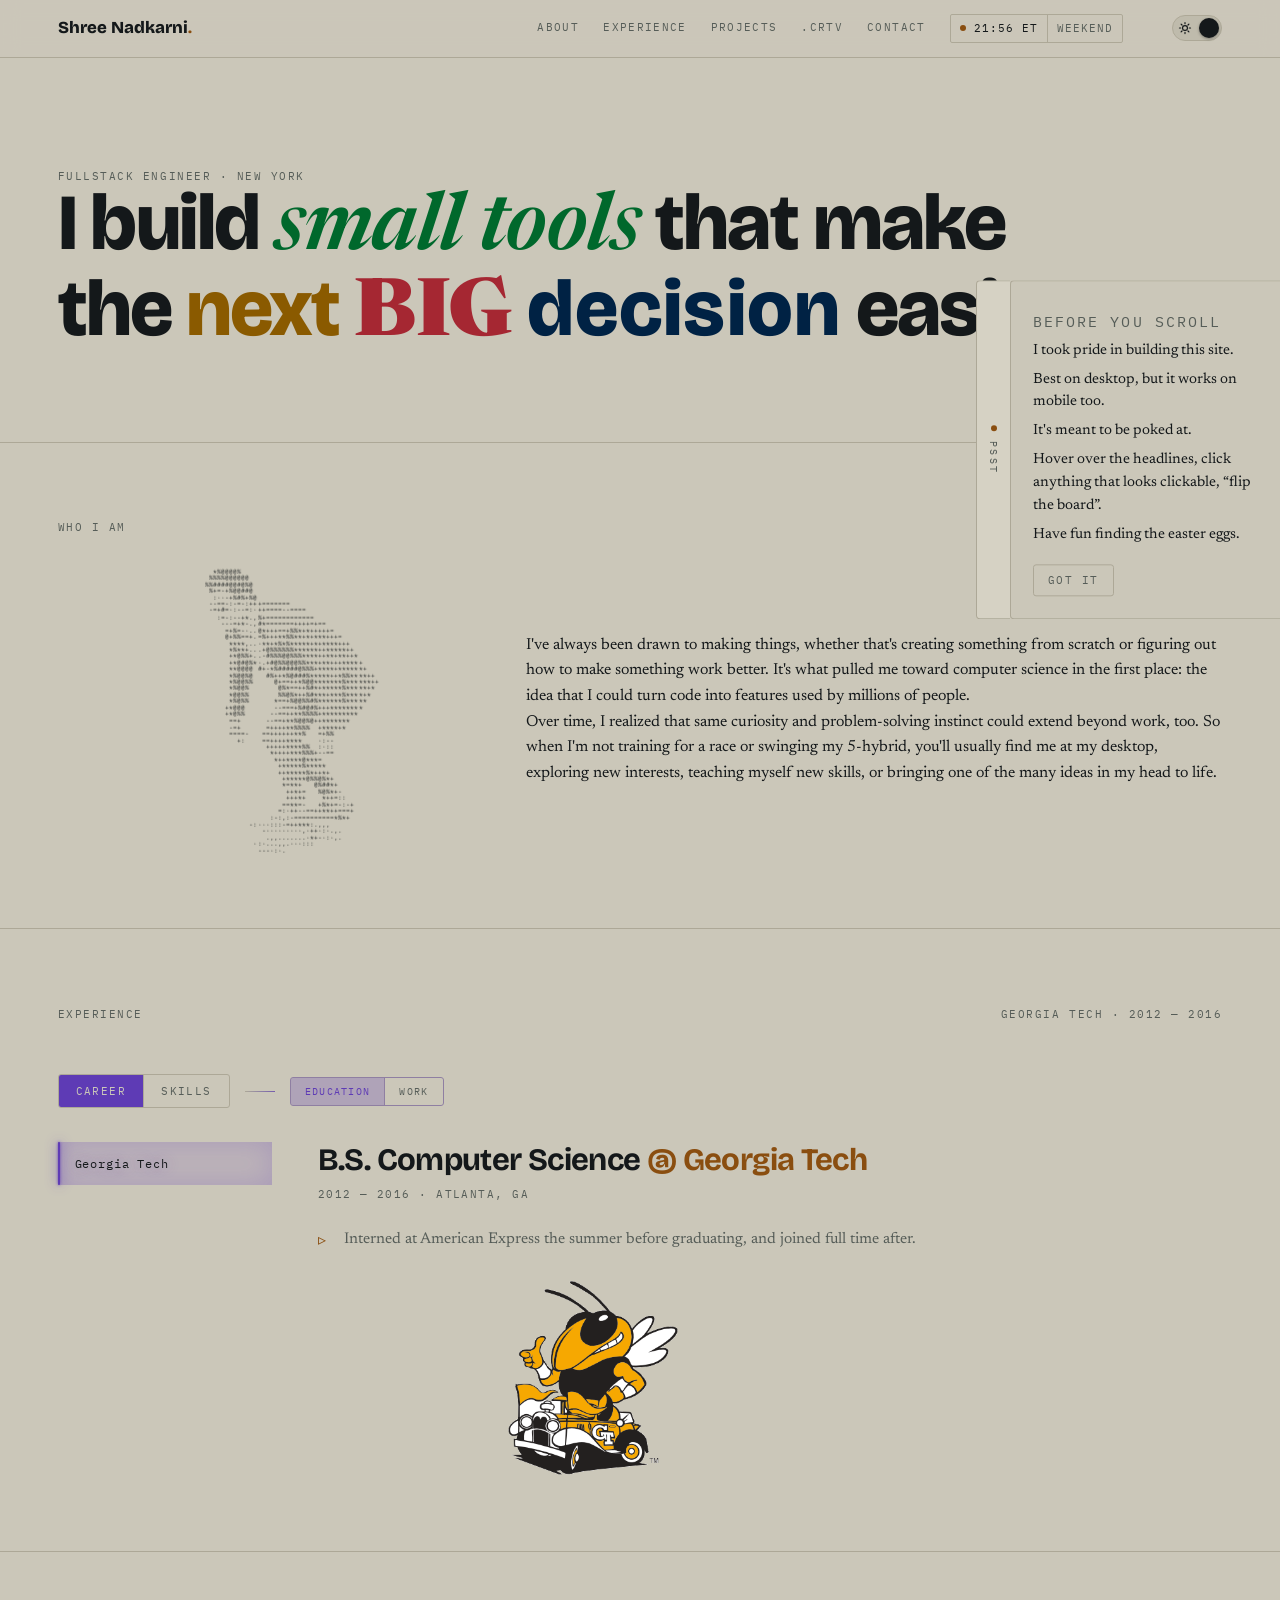
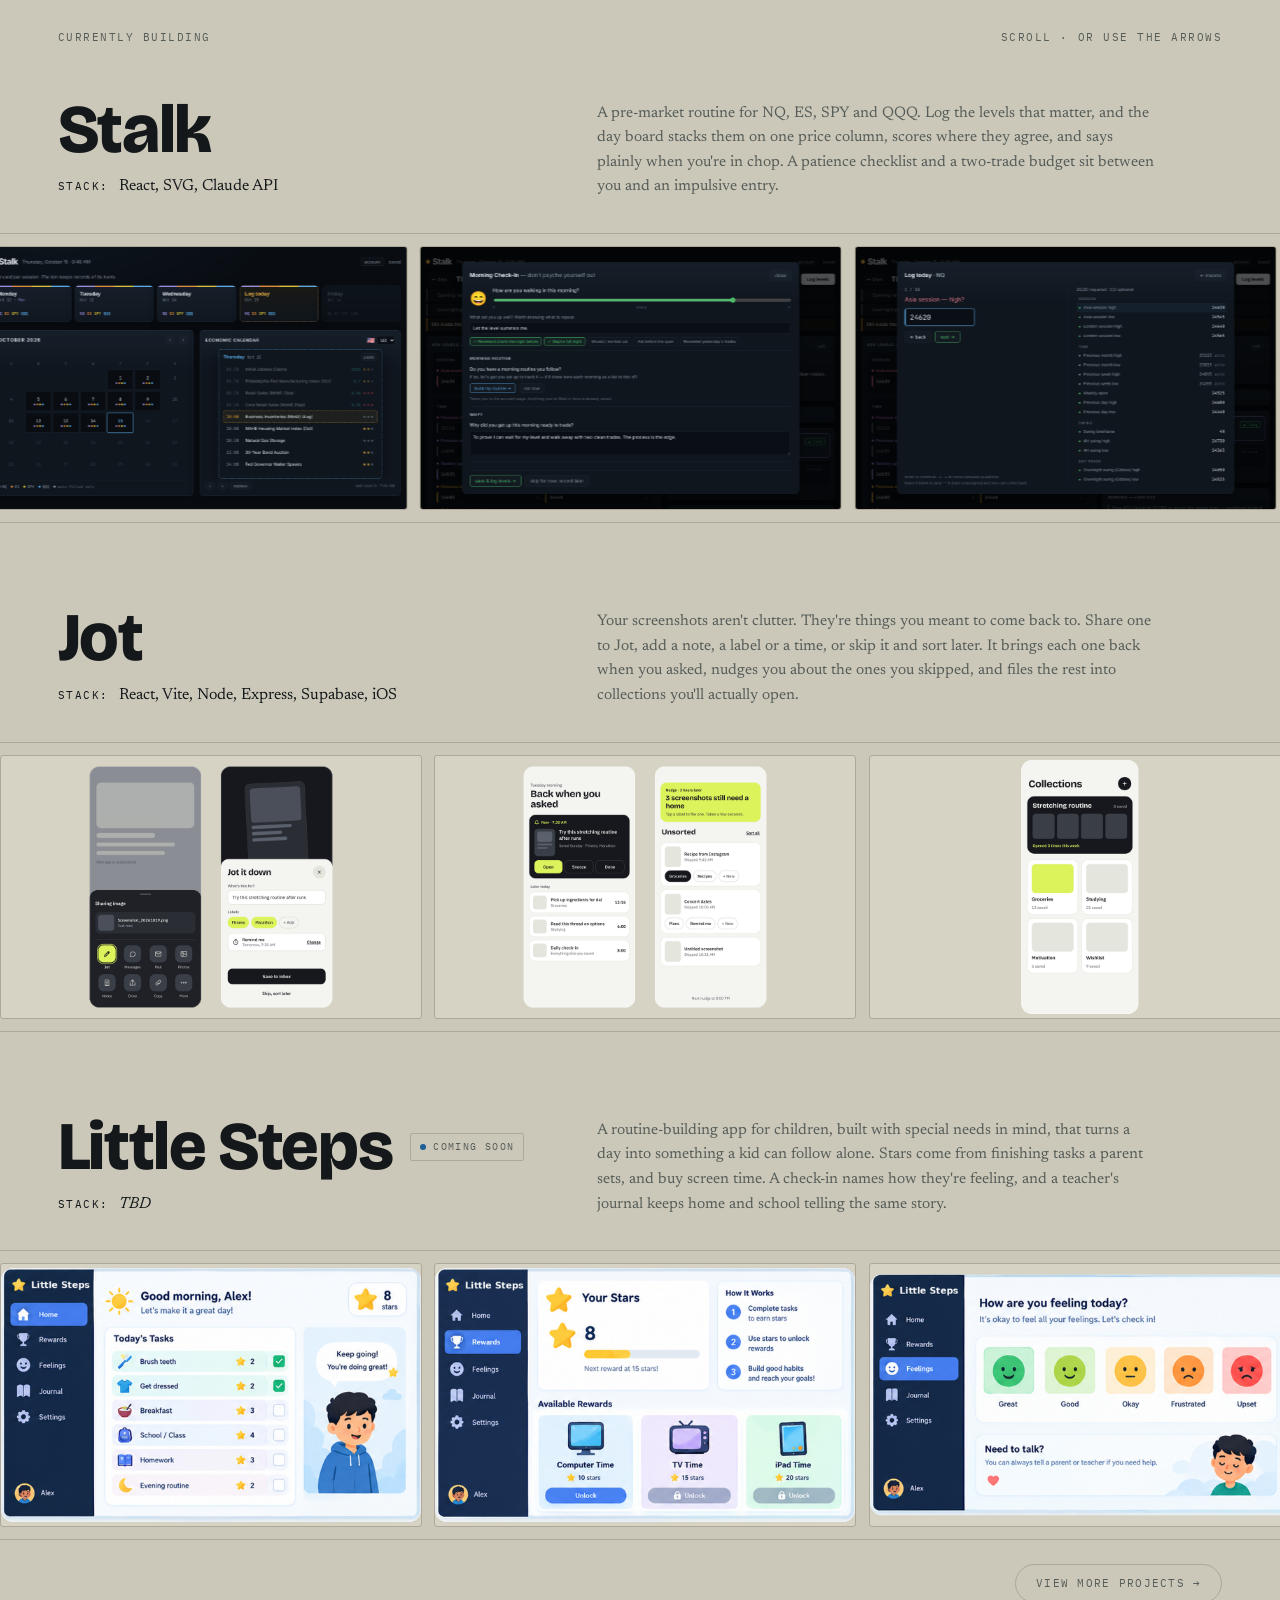
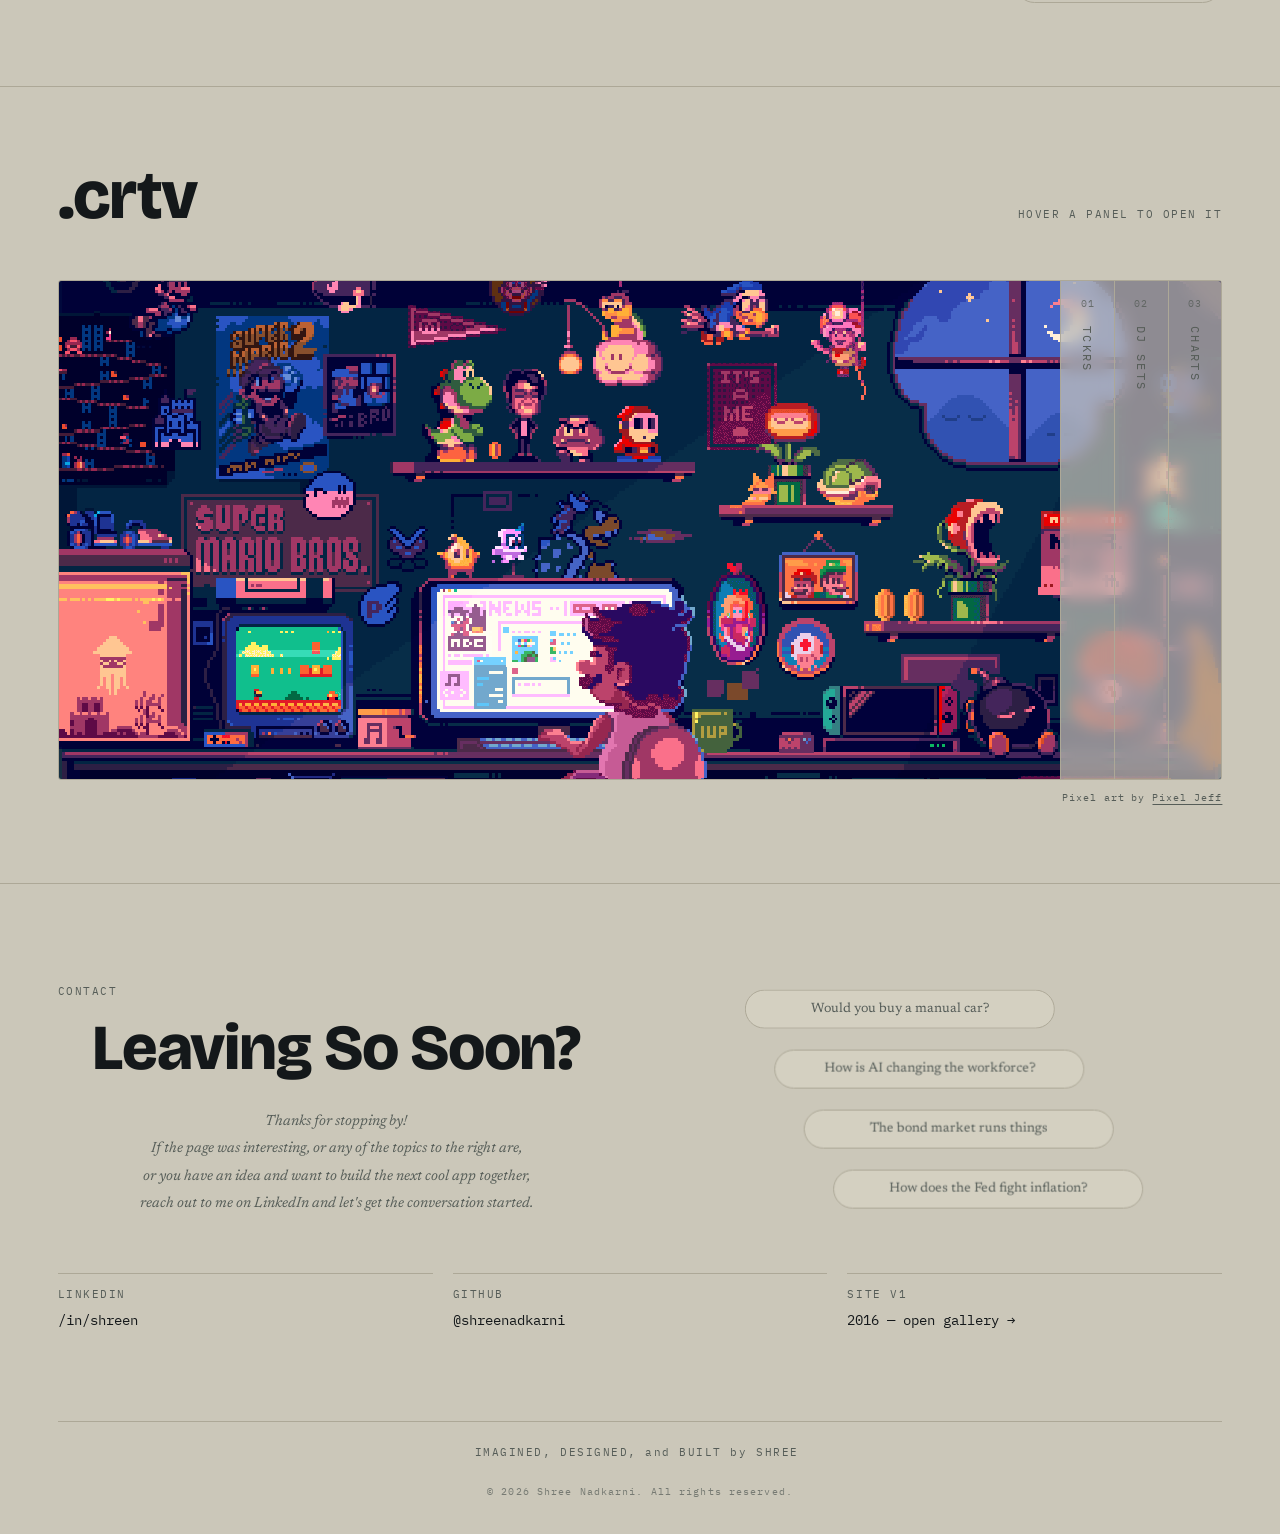
==== commit 352e0e3c: "Add Run Shree Run!, the Curiosity in Practice panel and new easter eggs - Arcade cabinet in the pixe" ====
--- a/index.html
+++ b/index.html
@@ -29,7 +29,7 @@
 <meta name="twitter:image" content="https://shreenadkarni.github.io/assets/og.png">
 <link rel="preconnect" href="https://fonts.googleapis.com">
 <link rel="preconnect" href="https://fonts.gstatic.com" crossorigin>
-<link rel="stylesheet" href="https://fonts.googleapis.com/css2?family=Bricolage+Grotesque:opsz,wght@12..96,400;12..96,700;12..96,800&family=IBM+Plex+Mono:wght@400;500&family=Newsreader:ital,opsz,wght@0,6..72,300;0,6..72,400;0,6..72,800;1,6..72,400;1,6..72,600&display=swap">
+<link rel="stylesheet" href="https://fonts.googleapis.com/css2?family=Bricolage+Grotesque:opsz,wght@12..96,400;12..96,700;12..96,800&family=IBM+Plex+Mono:wght@400;500&family=Newsreader:ital,opsz,wght@0,6..72,300;0,6..72,400;0,6..72,800;1,6..72,400;1,6..72,600&family=UnifrakturMaguntia&display=swap">
 
 <style>
 /* Layout: gutter-bound text blocks punctuated by full-bleed, infinitely cycling tile rails — one rail per project. */
@@ -109,10 +109,51 @@
 .nav-in{display:flex; align-items:center; gap:var(--nav-gap); padding-block:14px}
 .mark{font-family:var(--display); font-weight:800; font-size:1.05rem; letter-spacing:-.03em; white-space:nowrap}
 .mark b{color:var(--accent)}
+/* The name is a button for the Sherlock egg, but it keeps the plain cursor and
+   no hover state: nothing about it says "click me", which is the joke. */
+.mark-btn{appearance:none; background:none; border:0; padding:0; margin:0; font:inherit; color:inherit; cursor:default; border-radius:2px}
+.mark-btn:focus-visible{outline:2px solid var(--accent); outline-offset:4px}
+.mark-btn.wiggle{animation:markwiggle .5s ease}
+@keyframes markwiggle{20%{transform:rotate(-4deg)} 45%{transform:rotate(3deg)} 70%{transform:rotate(-2deg)} 100%{transform:none}}
+
+/* The dock: a card pinned to the bottom of the screen. The skills card already
+   docks here on a phone; the Sherlock toast uses it everywhere, and the
+   standings card moves into it on a phone so it is never under a thumb or off
+   the side. */
+.toast{
+  position:fixed; left:50%; bottom:max(14px, env(safe-area-inset-bottom)); z-index:70;
+  width:min(460px, calc(100% - 20px)); display:flex; align-items:flex-start; gap:12px;
+  padding:13px 14px 13px 16px; background:var(--surface); color:var(--fg);
+  border:1px solid var(--line); border-left:3px solid var(--accent); border-radius:3px;
+  box-shadow:0 18px 40px -16px rgba(0,0,0,.6);
+  transform:translate(-50%, calc(100% + 30px)); opacity:0; pointer-events:none;
+  transition:transform .42s cubic-bezier(.2,.9,.3,1.15), opacity .2s ease;
+}
+.toast.on{transform:translate(-50%,0); opacity:1; pointer-events:auto}
+.toast-ic{font-size:1.5rem; line-height:1; flex:none; margin-top:1px}
+.toast-k{font-family:var(--mono); font-size:.58rem; letter-spacing:.18em; text-transform:uppercase; color:var(--accent)}
+.toast-t{font-size:.95rem; line-height:1.45; margin-top:3px}
+.toast-x{
+  appearance:none; flex:none; margin-left:auto; cursor:pointer; background:none;
+  border:1px solid var(--line); border-radius:50%; width:26px; height:26px; color:var(--fg-dim);
+  font-family:var(--mono); font-size:.7rem; line-height:1;
+}
+.toast-x:hover{color:var(--fg); border-color:var(--fg-dim)}
+.toast-x:focus-visible{outline:2px solid var(--accent); outline-offset:2px}
+@media (prefers-reduced-motion:reduce){ .toast{transition:opacity .2s ease} }
 .nav-links{display:flex; gap:var(--nav-gap); margin-left:auto}
 .nav-links a{font-family:var(--mono); font-size:.7rem; letter-spacing:.12em; text-transform:uppercase; text-decoration:none; color:var(--fg-dim); transition:color .18s}
 .nav-links a:hover{color:var(--fg)}
-@media (max-width:720px){ .nav-links{display:none} .session-wrap{margin-left:auto} }
+@media (max-width:750px){ .nav-links{display:none} .session-wrap{margin-left:auto} }
+/* 751-860 (an upright iPad among them): the five links, both chip halves and
+   the toggle did not fit, and the toggle hung ~100px off the right edge. The
+   futures half goes first, as it already does on a phone, and the gaps close up. */
+@media (min-width:751px) and (max-width:860px){
+  .nav{--nav-gap:10px}
+  .nav-links{gap:12px}
+  .nav-links a{letter-spacing:.06em}
+  .s-mkt{display:none}
+}
 
 .session-wrap{position:relative; display:flex; align-items:center; gap:6px; flex:0 0 auto}
 
@@ -197,9 +238,10 @@
 .session-wrap:hover .egg, .egg:focus-visible, .egg[aria-expanded="true"]{opacity:1; transform:none; pointer-events:auto}
 /* A touch device fires a hover state on the first tap and the click only on the
    second, so anything revealed by :hover costs an extra tap. Where there is no
-   hover, the egg is simply always there and the first tap does what it says. */
+   hover, the egg stays invisible but live: a tap on the empty spot beside the
+   chip opens the tape in one go, and it only shows once the tape is open. */
 @media (hover:none){
-  .egg{opacity:1; transform:none; pointer-events:auto}
+  .egg{pointer-events:auto}
 }
 .egg:hover svg{fill:var(--fg)}
 .egg:focus-visible{outline:2px solid var(--accent); outline-offset:1px}
@@ -283,6 +325,8 @@
   border-bottom:2px solid transparent; transition:border-color .2s ease;
 }
 .tw:hover, .tw[aria-expanded="true"]{border-bottom-color:currentColor}
+/* Held, not tapped, on a phone: no iOS callout or text selection on a long press. */
+.tw{-webkit-touch-callout:none; -webkit-user-select:none; user-select:none}
 .tw:focus{outline:none}
 .tw:focus-visible{outline:2px solid currentColor; outline-offset:4px; border-radius:2px}
 .tw-celt{font-family:var(--body); font-style:italic; font-weight:600; letter-spacing:-.01em; color:var(--celt)}
@@ -322,6 +366,17 @@
 .stand-line{font-size:.92rem; color:var(--fg); margin-top:3px}
 .stand-asof{margin-left:auto; align-self:flex-start; font-family:var(--mono); font-size:.54rem; letter-spacing:.1em; color:var(--fg-dim); white-space:nowrap}
 @media (max-width:620px){ .stand-asof{display:none} }
+/* On a phone the card leaves the headline and docks at the bottom of the
+   screen, the same spot the skills card uses, so a tap on a team word always
+   lands somewhere visible and nothing hangs off the side. */
+@media (max-width:620px){
+  .standcard{
+    position:fixed; top:auto; left:10px; right:10px; bottom:max(10px, env(safe-area-inset-bottom));
+    max-width:none; z-index:45; transform:translateY(calc(100% + 24px));
+    box-shadow:0 12px 30px -12px rgba(0,0,0,.55);
+  }
+  .standcard.on{transform:none}
+}
 .hero-sub{max-width:54ch; margin-top:clamp(20px,2.6vw,30px); color:var(--fg-dim); font-size:1.02em}
 .hero-meta{display:flex; flex-wrap:wrap; gap:10px 26px; margin-top:clamp(24px,3vw,36px)}
 
@@ -804,6 +859,120 @@
   animation:pulse 2.4s infinite;
 }
 
+
+/* ---------- Hidden Panel Found: the cloud's prize, a 2x2 of doors ----------
+   The panel keeps the rail's language (purple, hairlines, mono labels); each
+   tile is a door into its own modal. The fourth is a reserved slot, drawn as
+   an empty dashed frame so it reads as "space left on purpose". */
+#ab-1 .acc-in{grid-template-columns:1fr; grid-template-rows:auto minmax(0,1fr); align-items:stretch; gap:clamp(12px,1.6vw,18px)}
+.hp-head{display:flex; align-items:baseline; justify-content:space-between; gap:14px; flex-wrap:wrap}
+.hp-head .acc-meta{margin:0}
+.hp-grid{display:grid; grid-template-columns:repeat(2,minmax(0,1fr)); grid-auto-rows:minmax(0,1fr); gap:clamp(8px,1.1vw,12px); min-height:0}
+.hp-tile{
+  appearance:none; cursor:pointer; min-width:0; min-height:96px; position:relative;
+  display:flex; flex-direction:column; align-items:center; justify-content:center; gap:8px;
+  padding:14px; border:1px solid var(--line); border-radius:3px; color:var(--fg);
+  background:color-mix(in srgb,var(--surface) 70%,transparent); font:inherit;
+  transition:border-color .2s, background .2s, transform .18s ease;
+}
+.hp-tile:hover{border-color:color-mix(in srgb,var(--p-purple) 70%,var(--line)); background:color-mix(in srgb,var(--p-purple) 10%,var(--surface)); transform:translateY(-2px)}
+.hp-tile:focus-visible{outline:2px solid var(--p-purple); outline-offset:2px}
+.hp-mark{display:block; width:auto; height:clamp(30px,3.4vw,44px); color:var(--p-purple)}
+.hp-t{font-family:var(--display); font-weight:800; font-size:clamp(1rem,1.5vw,1.3rem); letter-spacing:-.02em; line-height:1}
+.hp-s{font-family:var(--mono); font-size:.56rem; letter-spacing:.16em; text-transform:uppercase; color:var(--fg-dim)}
+.hp-3c .hp-t{letter-spacing:.14em}
+.hp-empty{
+  display:grid; place-items:center; min-height:96px; border:1.5px dashed var(--line); border-radius:3px;
+  color:var(--fg-dim); font-family:var(--mono); font-size:1.6rem; font-weight:300; line-height:1; opacity:.8;
+}
+@media (max-width:760px){ .hp-tile, .hp-empty{min-height:120px} }
+
+/* ---------- Second Thought: a page from a journal ----------
+   Ruled paper whatever the site theme, because it is an object on the desk,
+   not a surface of the page. Lines are 28px and so is the type's line-height,
+   so the writing sits on them; paragraphs indent instead of spacing, which is
+   how a hand-written page breaks and what keeps every line on a rule. */
+.modal-box.journal{
+  /* Aged paper, not printer paper: the first pass at #F3EBD7 glared against
+     the dark page and made the body copy harder to hold. */
+  --paper:#DDD2BA; --rule:#B4BDC4; --ink:#26211B; --margin:#C2766C;
+  width:min(700px,100%); position:relative; padding:28px clamp(22px,4vw,44px) 28px clamp(48px,7vw,74px);
+  background:
+    linear-gradient(90deg, transparent calc(clamp(48px,7vw,74px) - 14px), var(--margin) calc(clamp(48px,7vw,74px) - 14px) calc(clamp(48px,7vw,74px) - 13px), transparent 0),
+    repeating-linear-gradient(transparent 0 27px, var(--rule) 27px 28px),
+    var(--paper);
+  background-attachment:local;
+  color:var(--ink); border:0; border-radius:2px 6px 6px 2px;
+  box-shadow:0 30px 80px -30px #000, inset 6px 0 10px -8px rgba(0,0,0,.35);
+}
+.journal .modal-top{margin-bottom:0; height:56px; align-items:center}
+.journal .modal-x{color:#6B6253; border-color:#BDB29A; background:transparent}
+.journal .modal-x:hover{color:var(--ink); border-color:var(--ink)}
+.j-lock{display:flex; align-items:center; gap:16px}
+.j-lock .st-mark{width:clamp(58px,8vw,84px); color:#5E3BB5}
+.j-lock .thought{--surface:var(--paper); width:100%; max-width:none; margin:0}
+.j-lock .st-logo{width:100%; max-width:none; margin:0}
+.j-eyebrow{font-family:var(--mono); font-size:.6rem; letter-spacing:.18em; text-transform:uppercase; color:#8A7F6A; line-height:28px}
+.modal-box.journal h3{font-family:var(--body); font-style:italic; font-weight:600; font-size:clamp(1.5rem,3.2vw,2rem); line-height:28px; letter-spacing:-.01em; color:var(--ink)}
+.j-body{margin-top:28px}
+.j-body p{font-family:var(--body); font-size:1.02rem; line-height:28px; margin:0; color:var(--ink)}
+.j-body p + p{text-indent:2em}
+.j-sub{
+  display:inline-flex; align-items:center; gap:10px; margin-top:28px; height:28px;
+  font-family:var(--mono); font-size:.66rem; letter-spacing:.14em; text-transform:uppercase;
+  color:#5E3BB5; text-decoration:none; border-bottom:1px dashed #5E3BB5;
+}
+.j-sub[aria-disabled="true"]{cursor:default; opacity:.75}
+.j-sub em{font-style:normal; color:#8A7F6A; letter-spacing:.1em}
+.journal .duck:focus-visible{outline-color:#5E3BB5}
+
+/* ---------- 3CXIX: a small card framed in an outlined vine ---------- */
+.modal-box.tn{width:min(400px,100%); aspect-ratio:3/2; padding:0; position:relative; overflow:visible; display:grid; place-items:center; text-align:center; border:0; border-radius:10px}
+.tn-frame{position:absolute; inset:0; width:100%; height:100%; pointer-events:none}
+.tn-vine{fill:none; stroke:color-mix(in srgb,var(--p-green) 80%,var(--fg-dim)); stroke-width:1.1}
+.tn-leaf{fill:var(--bg); stroke:var(--p-green); stroke-width:1; stroke-linejoin:round}
+.tn-flower ellipse, .tn-flower circle{fill:var(--bg); stroke:var(--p-red); stroke-width:1.1}
+.tn-flower circle{stroke:var(--accent)}
+.tn-in{position:relative; padding:24px}
+/* UnifrakturMaguntia is a true blackletter with no italic cut, so the slant
+   is the browser's synthesised oblique. Picked over Grenze Gotisch and
+   Pirata One side by side: the only one of the three that reads as goth. */
+.modal-box.tn .tn-in h3{font-family:"UnifrakturMaguntia",Georgia,serif; font-style:italic; font-weight:400;
+  font-size:clamp(1.9rem,6.4vw,2.6rem); letter-spacing:.01em; line-height:1; text-transform:lowercase}
+.tn-in p{margin-top:10px; font-family:var(--mono); font-size:.62rem; letter-spacing:.24em; text-transform:lowercase; color:var(--fg-dim)}
+/* Inside the vine, clear of the corner flower at every width. */
+.tn .modal-x{position:absolute; top:42px; right:46px; width:26px; height:26px; font-size:.7rem; z-index:2}
+
+/* ---------- The lock: a troll ---------- */
+.modal-box.lockbox{width:min(440px,100%); text-align:center; transition:width .35s ease}
+.lockbox.rolled{width:min(780px,100%)}
+.lk-btn{appearance:none; background:none; border:0; cursor:pointer; padding:10px; color:var(--fg); border-radius:6px}
+.lk-btn:focus-visible{outline:2px solid var(--p-purple); outline-offset:4px}
+.lk-btn svg{width:84px; height:auto; display:block; margin-inline:auto}
+.lk-btn:hover svg .lk-shackle{transform:translateY(-3px)}
+.lk-shackle{transition:transform .25s ease}
+.lk-btn.shake{animation:lkshake .4s ease}
+@keyframes lkshake{20%,60%{transform:translateX(-5px)}40%,80%{transform:translateX(5px)}}
+.lk-cap{margin-top:12px; font-family:var(--mono); font-size:.62rem; letter-spacing:.2em; text-transform:uppercase; color:var(--fg-dim)}
+.lk-form{display:flex; gap:8px; margin:18px auto 0; max-width:320px}
+.lk-form input{
+  flex:1 1 auto; min-width:0; padding:11px 13px; border-radius:2px;
+  background:var(--surface); border:1px solid var(--line); color:var(--fg);
+  font-family:var(--mono); font-size:.8rem; letter-spacing:.12em;
+}
+.lk-form input:focus-visible{outline:2px solid var(--p-purple); outline-offset:1px}
+.lk-form button{
+  flex:0 0 auto; padding:11px 16px; border-radius:2px; cursor:pointer;
+  background:var(--p-purple); color:var(--bg); border:1px solid var(--p-purple);
+  font-family:var(--mono); font-size:.64rem; letter-spacing:.14em; text-transform:uppercase;
+}
+.lk-load{margin:22px auto 4px; max-width:320px}
+.lk-bar{height:6px; border-radius:999px; background:var(--surface-2); border:1px solid var(--line); overflow:hidden}
+.lk-bar i{display:block; height:100%; width:0; background:var(--p-purple); transition:width .12s linear}
+.lk-status{margin-top:10px; font-family:var(--mono); font-size:.62rem; letter-spacing:.16em; text-transform:uppercase; color:var(--fg-dim); min-height:1.2em}
+.lk-vid{aspect-ratio:16/9; width:100%; margin-top:4px; border:1px solid var(--line); border-radius:3px; background:#000; overflow:hidden}
+.lk-vid iframe{display:block; width:100%; height:100%; border:0}
+
 /* "View more projects" under the last project row */
 .proj-more{display:flex; justify-content:flex-end; padding-top:clamp(14px,2vw,24px)}
 .more-btn{
@@ -823,6 +992,24 @@
 .lab-credit a{color:var(--fg-dim); text-decoration:underline; text-underline-offset:3px}
 .lab-credit a:hover{color:var(--accent)}
 
+/* The TCKRs poster and the DJ covers are the panels' best content, so they
+   survive the narrow breakpoints the other previews drop at. Overlaid on the
+   art (761-980) they keep the two-column card; stacked (760 and under) they sit
+   under the copy at a fixed size of their own. */
+@media (max-width:980px) and (min-width:761px){
+  /* The copy column wraps tall at this width, so the stage grows to hold it
+     beside the poster rather than making the panel scroll. */
+  .lab-stage{min-height:480px}
+  #ab-2 .acc-in, #ab-0 .acc-in{grid-template-columns:minmax(0,1.25fr) minmax(0,1fr)}
+  #ab-2 .acc-prev, #ab-0 .acc-prev{display:flex; min-height:0; max-height:100%; overflow:hidden}
+}
+@media (max-width:760px){
+  #ab-2 .acc-prev, #ab-0 .acc-prev{display:flex; margin-top:16px}
+  #ab-2 .frames{flex:none; aspect-ratio:1.3; width:100%; max-width:440px; margin-inline:auto}
+  #ab-0 .dj-car{flex:none}
+  #ab-0 .dj-stage{flex:none; height:min(68vw,280px)}
+  #ab-2 .acc-prev, #ab-0 .acc-prev{max-width:520px}
+}
 @media (max-width:980px){ .acc-in{grid-template-columns:1fr} .acc-prev{display:none}
   #ab-1 .acc-d{font-size:.78em; line-height:1.55}
   /* The other panels drop their preview at this width. This one's preview IS
@@ -855,6 +1042,41 @@
      nothing left for the hint line to tell anyone. */
   #crtv-hint{display:none}
 }
+
+/* ---------- Run Shree Run!: opened from the arcade cabinet in the pixel art ----------
+   Same 0fr -> 1fr drawer as the skate game, so it unrolls between .crtv and
+   Contact instead of jumping in. The game is its own page in an iframe: it is
+   a React build with its own CSS, and a frame keeps its full-viewport layout
+   and key handling from leaking into this page. */
+.dash{display:grid; grid-template-rows:0fr; transition:grid-template-rows .65s cubic-bezier(.22,1,.36,1)}
+.dash.on{grid-template-rows:1fr}
+.dash-in{overflow:hidden; min-height:0}
+.dash-pad{padding-block:clamp(22px,3vw,34px) clamp(34px,5vw,56px)}
+.dash-bar{display:flex; align-items:center; justify-content:space-between; gap:16px; margin-bottom:14px}
+.dash-hint{margin-left:12px; opacity:.6; letter-spacing:.1em}
+.dash-frame{
+  display:block; width:100%; height:clamp(520px,78vh,760px); margin-inline:auto;
+  border:0; background:transparent; color-scheme:normal;
+}
+/* No black bars: the game page is transparent around the console, so the
+   frame stays full width and the site shows through either side of it.
+   (Trimming the frame to the console's width was tried and is a trap: below
+   640px the game switches to its phone layout, which changes the console's
+   size, which re-trims the frame, and it collapses.) */
+.dash-credit{
+  display:flex; align-items:center; justify-content:center; gap:.45em; flex-wrap:wrap;
+  margin-top:12px; text-align:center;
+  font-family:var(--mono); font-size:.66rem; letter-spacing:.08em; color:var(--fg-dim);
+}
+.dash-credit img{width:14px; height:14px; display:block}
+/* On a phone the game's own control row (four pads and BOOST) needs the full
+   screen width; inside the gutter it lost the end of BOOST at 390px. */
+@media (max-width:620px){
+  .dash-frame{height:min(82svh,700px); width:calc(100% + 2 * var(--gutter));
+              margin-inline:calc(-1 * var(--gutter))}
+  .dash-hint{display:none}
+}
+@media (prefers-reduced-motion:reduce){ .dash{transition:none} }
 
 /* ---------- contact ---------- */
 .contact{padding-block:clamp(50px,7vw,96px); border-top:1px solid var(--line)}
@@ -912,7 +1134,7 @@
 }
 .th-pill{
   position:absolute; left:50%; top:50%; margin:0;
-  width:min(100%,250px); text-align:center;
+  width:min(100%,310px); text-align:center;
   padding:10px 20px; border:1px solid var(--line); border-radius:999px;
   background:color-mix(in srgb,var(--surface) 82%,transparent);
   color:var(--fg-dim); font-size:clamp(.78rem,1.05vw,.95rem); line-height:1.25;
@@ -1019,6 +1241,16 @@
 .feat > span{
   min-width:0; overflow:hidden; white-space:nowrap; padding-left:.6em;
   font-family:var(--mono); font-size:.68rem; letter-spacing:.14em; color:var(--silver);
+}
+/* On a phone the line already fills the width, so unrolling sideways pushed
+   the credit off the right edge. There it drops in underneath instead: the
+   same 0fr -> 1fr trick on the row track, centred under the signature. */
+@media (max-width:620px){
+  .foot-sig{flex-direction:column; align-items:center}
+  .feat{grid-template-columns:1fr; grid-template-rows:0fr;
+        transition:grid-template-rows .38s cubic-bezier(.65,.05,.36,1), opacity .26s ease}
+  .foot-sig:hover .feat{grid-template-rows:1fr}
+  .feat > span{min-height:0; padding-left:0; padding-top:.5em}
 }
 .foot .lbl{
   text-transform:none;
@@ -1607,6 +1839,17 @@
 .xp-list li{position:relative; padding-left:1.7em; color:var(--fg-dim); font-size:.97em}
 .xp-list li::before{content:"\25B9"; position:absolute; left:0; top:-.04em; color:var(--accent); font-size:1.05em}
 .xp-list b{color:var(--fg); font-weight:400; font-style:italic}
+/* Georgia Tech's Buzz under the education entry. Two files, one per theme:
+   the light-page cut has black outlines, the dark-page cut white ones. */
+.gt-buzz{margin-top:clamp(18px,2.4vw,28px); width:clamp(120px,14vw,170px)}
+.gt-buzz img{display:block; width:100%; height:auto}
+.gt-buzz .buzz-l{display:none}
+@media (prefers-color-scheme:light){
+  :root:not([data-theme="dark"]) .gt-buzz .buzz-l{display:block}
+  :root:not([data-theme="dark"]) .gt-buzz .buzz-d{display:none}
+}
+:root[data-theme="light"] .gt-buzz .buzz-l{display:block}
+:root[data-theme="light"] .gt-buzz .buzz-d{display:none}
 @keyframes xpin{from{opacity:0; transform:translateY(7px)} to{opacity:1; transform:none}}
 .xp-panel:not([hidden]){animation:xpin .3s ease both}
 /* The tab rail is 214px: the long team names wrap there and the row scrolls on a
@@ -1841,7 +2084,7 @@
 
 <nav class="nav">
   <div class="wrap nav-in">
-    <span class="mark">Shree Nadkarni<b>.</b></span>
+    <span class="mark"><button class="mark-btn" id="mark-btn" type="button" aria-label="Shree Nadkarni">Shree Nadkarni<b>.</b></button></span>
     <div class="nav-links">
       <a href="#about">About</a>
       <a href="#experience">Experience</a>
@@ -2323,7 +2566,7 @@
   <div class="arcade-in">
     <div class="wrap arcade-pad">
       <div class="arcade-bar">
-        <p class="lbl"><span id="arc-title">My fav easter egg</span> <span class="arcade-hint" id="arcade-hint">space to jump &middot; down to duck</span></p>
+        <p class="lbl"><span id="arc-title">My <span id="arc-fav">fav</span> easter egg</span> <span class="arcade-hint" id="arcade-hint">space to jump &middot; down to duck</span></p>
         <p class="arcade-score"><span id="arc-hi"></span><b id="arc-score">00000</b></p>
         <button class="arcade-x" id="arcade-x" type="button">Close</button>
       </div>
@@ -2428,6 +2671,12 @@
           <ul class="xp-list">
             <li>Interned at American Express the summer before graduating, and joined full time after.</li>
           </ul>
+          <!-- Buzz, in two cuts: black outlines for the light page, white
+               outlines for the dark one. CSS shows whichever matches. -->
+          <div class="gt-buzz" role="img" aria-label="Buzz, the Georgia Tech Yellow Jacket, giving a thumbs up from the Ramblin' Wreck">
+            <img class="buzz-l" src="assets/logos/gt/buzz-light.png" alt="" width="269" height="306" loading="lazy">
+            <img class="buzz-d" src="assets/logos/gt/buzz-dark.png" alt="" width="274" height="312" loading="lazy">
+          </div>
         </div>
       </div>
     </div>
@@ -2583,7 +2832,7 @@
   </div>
 
   <div class="lab-stage" id="lab-stage">
-    <button class="pixegg" id="egg-3cxix" type="button" aria-label="3CXIX — coming soon"><span class="pixegg-cue" aria-hidden="true">3CXIX</span></button>
+    <button class="pixegg" id="egg-3cxix" type="button" aria-controls="dash" aria-expanded="false" aria-label="Play Run Shree Run!"><span class="pixegg-cue" aria-hidden="true">Play</span></button>
     <button class="pixegg" id="egg-cloud" type="button" aria-label="A smiling cloud in the pixel art"><span class="pixegg-cue" aria-hidden="true">?</span></button>
     <img class="lab-bg" src="assets/pixel-room.gif" alt="Pixel-art scene of a retro gaming bedroom crowded with console-era memorabilia" loading="lazy">
     <div class="acc" id="acc">
@@ -2699,35 +2948,28 @@
 
         <div class="acc-body locked" id="ab-1">
           <div class="acc-in">
-            <div>
-              <div class="acc-meta"><span class="lbl">Ask · Learn · Write up</span></div>
-              <div class="acc-htop">
-                <div class="acc-hgroup">
-                  <h3 class="acc-h">Second Thought</h3>
-                  <span class="acc-tag"><span class="pip" aria-hidden="true"></span>In progress</span>
-                </div>
-                <div class="acc-prev st-prev">
-                  <div class="st-mark">
-                    <!-- If the logo ever fails to load the merged bubbles below take
-                         over on their own, so the lockup is never left empty. -->
-                    <img class="st-logo" id="st-logo" src="assets/logos/second-thought.png" alt="Second Thought logo" width="387" height="256" hidden>
-                  <svg class="thought" id="st-placeholder" viewBox="0 0 130 104" role="img" aria-label="Two thought bubbles merged into one mark">
-                    <g fill="var(--surface)" stroke="currentColor" stroke-width="3.2">
-                      <ellipse cx="82" cy="36" rx="36" ry="25"/>
-                      <ellipse cx="50" cy="52" rx="36" ry="25"/>
-                      <circle cx="24" cy="82" r="7"/>
-                      <circle cx="11" cy="95" r="4"/>
-                    </g>
-                  </svg>
-                  </div>
-                </div>
+            <div class="hp-head">
+              <div class="acc-hgroup">
+                <div class="acc-meta"><span class="lbl">Hidden Panel Found</span></div>
+                <h3 class="acc-h">Curiosity in Practice</h3>
               </div>
-              <p class="acc-d">We go through life taking so much for granted, often simply because we’ve never had the time to stop, ask questions, and understand the things around us. And even when curiosity strikes, it’s not always clear where to turn or who can help us find the answers.</p>
-              <p class="acc-d">In my experience, especially in the corporate world, where speed and delivery are so highly valued, taking a step back to ask questions can feel like a luxury. <button class="duck" id="duck" type="button" aria-label="duck">&#129414;</button></p>
-              <p class="acc-d">AI has become the perfect thought partner: a second mind to bounce ideas off, challenge assumptions, and help me see things from a different perspective. It’s not just about helping me work faster or more effectively. It’s also given me the freedom to indulge my curiosity beyond work, finally exploring the questions I’ve always wondered about but never had the time, resources, or right person to ask.</p>
-              <p class="acc-d">If you enjoy exploring the world around you, going down rabbit holes, and learning about things you never knew you wanted to know, come join me on Substack.</p>
             </div>
+            <div class="hp-grid">
+              <button class="hp-tile" id="hp-st" type="button" aria-haspopup="dialog">
+                <svg class="hp-mark" viewBox="0 0 130 104" aria-hidden="true"><g fill="none" stroke="currentColor" stroke-width="5"><ellipse cx="82" cy="36" rx="36" ry="25"/><ellipse cx="50" cy="52" rx="36" ry="25"/><circle cx="24" cy="82" r="7"/><circle cx="11" cy="95" r="4"/></g></svg>
+                <span class="hp-t">Second Thought</span><span class="hp-s">Open the journal</span>
+              </button>
+              <button class="hp-tile hp-3c" id="hp-3c" type="button" aria-haspopup="dialog">
+                <svg class="hp-mark" viewBox="0 0 48 40" aria-hidden="true"><g fill="none" stroke="currentColor" stroke-width="2" stroke-linejoin="round"><path d="M4 34 C14 30 18 20 24 18 S36 10 44 4"/><path d="M14 27 C14 21 20 20 22 22 C20 25 17 28 14 27Z"/><path d="M30 14 C31 8 37 8 38 10 C36 13 33 15 30 14Z"/><g transform="translate(24 18)"><ellipse rx="3" ry="5" cy="-5"/><ellipse rx="3" ry="5" cy="-5" transform="rotate(72)"/><ellipse rx="3" ry="5" cy="-5" transform="rotate(144)"/><ellipse rx="3" ry="5" cy="-5" transform="rotate(216)"/><ellipse rx="3" ry="5" cy="-5" transform="rotate(288)"/></g></g></svg>
+                <span class="hp-t">3CXIX</span><span class="hp-s">Three nineteen</span>
+              </button>
+              <button class="hp-tile" id="hp-lock" type="button" aria-haspopup="dialog">
+                <svg class="hp-mark" viewBox="0 0 40 44" aria-hidden="true"><g fill="none" stroke="currentColor" stroke-width="3"><path d="M11 20 V13 a9 9 0 0 1 18 0 V20"/><rect x="5" y="20" width="30" height="21" rx="3"/><path d="M20 28 v5"/></g></svg>
+                <span class="hp-t">Locked</span><span class="hp-s">Members only</span>
+              </button>
+              <div class="hp-empty" aria-hidden="true">+</div>
             </div>
+          </div>
         </div>
       </div>
       <p class="sr-only" id="egg-say" role="status" aria-live="polite"></p>
@@ -2735,12 +2977,27 @@
         <button class="acc-spine" type="button" aria-expanded="false" aria-controls="ab-2"><span class="acc-n">01</span><span class="acc-vt">TCKRs</span></button>
         <button class="acc-spine" type="button" aria-expanded="false" aria-controls="ab-0"><span class="acc-n">02</span><span class="acc-vt">DJ Sets</span></button>
         <button class="acc-spine" type="button" aria-expanded="false" aria-controls="ab-3"><span class="acc-n">03</span><span class="acc-vt">Charts</span></button>
-        <button class="acc-spine locked" type="button" aria-expanded="false" aria-controls="ab-1"><span class="acc-n">04</span><span class="acc-vt">Second Thought</span></button>
+        <button class="acc-spine locked" type="button" aria-expanded="false" aria-controls="ab-1"><span class="acc-n">04</span><span class="acc-vt">Hidden Panel</span></button>
       </div>
     </div>
   </div>
   <p class="lab-credit">Pixel art by <a href="https://pixeljeff1995.artstation.com/" target="_blank" rel="noopener">Pixel Jeff</a></p>
 </section>
+
+<!-- Opened by the arcade cabinet in the pixel art. The frame has no src until
+     then, so the game, its sprites and its music cost nothing on page load. -->
+<div class="dash" id="dash">
+  <div class="dash-in">
+    <div class="wrap dash-pad">
+      <div class="dash-bar">
+        <p class="lbl">Run Shree Run! <span class="dash-hint">arrows or WASD to run &middot; space to boost &middot; P or Esc to pause</span></p>
+        <button class="arcade-x" id="dash-x" type="button">Close</button>
+      </div>
+      <iframe class="dash-frame" id="dash-frame" title="Run Shree Run!, a top-down marathon runner game" allow="autoplay; fullscreen" loading="lazy"></iframe>
+      <p class="dash-credit">Game made by Shree via <img src="assets/logos/google.svg" alt="Google" width="14" height="14"> Playground</p>
+    </div>
+  </div>
+</div>
 
 <div class="cur" id="cur" aria-hidden="true"><span></span></div>
 
@@ -2758,10 +3015,10 @@
     </div>
     <div class="thoughts">
       <div class="th-stage" role="list" aria-label="Topics I would happily talk about">
-        <p class="th-pill" role="listitem" style="--i:0">Why manuals are coming back</p>
-        <p class="th-pill" role="listitem" style="--i:1">The death of the cheap car</p>
-        <p class="th-pill" role="listitem" style="--i:2">Hydrogen vs. EVs</p>
-        <p class="th-pill" role="listitem" style="--i:3">Time runs slower in orbit</p>
+        <p class="th-pill" role="listitem" style="--i:0">Would you buy a manual car?</p>
+        <p class="th-pill" role="listitem" style="--i:1">How is AI changing the workforce?</p>
+        <p class="th-pill" role="listitem" style="--i:2">The bond market runs things</p>
+        <p class="th-pill" role="listitem" style="--i:3">How does the Fed fight inflation?</p>
       </div>
     </div>
   </div>
@@ -2785,6 +3042,15 @@
 </div>
 
 
+<div class="toast" id="toast" role="status" aria-live="polite">
+  <span class="toast-ic" aria-hidden="true">&#128373;&#65039;</span>
+  <div>
+    <p class="toast-k">Easter egg #0</p>
+    <p class="toast-t">Really? I mean, congrats Sherlock, but you thought all the Easter eggs were going to be this easy?</p>
+  </div>
+  <button class="toast-x" id="toast-x" type="button" aria-label="Dismiss">&#10005;</button>
+</div>
+
 <aside class="hint" id="hint">
   <button class="hint-tab" id="hint-tab" type="button" aria-expanded="false" aria-controls="hint-body">
     <span class="hint-dot" aria-hidden="true"></span>
@@ -2793,6 +3059,7 @@
   <div class="hint-body" id="hint-body" inert>
     <p class="lbl">Before you scroll</p>
     <p>I took pride in building this site.</p>
+    <p>Best on desktop, but it works on mobile too.</p>
     <p>It's meant to be poked at.</p>
     <p>Hover over the headlines, click anything that looks clickable, &ldquo;flip the board&rdquo;.</p>
     <p>Have fun finding the easter eggs.</p>
@@ -2812,14 +3079,76 @@
   </div>
 </div>
 
-<div class="modal" id="modal-3cxix" hidden>
-  <div class="modal-box" role="dialog" aria-modal="true" aria-labelledby="m3-t">
+<div class="modal" id="modal-st" hidden>
+  <div class="modal-box journal" role="dialog" aria-modal="true" aria-labelledby="mst-t">
     <div class="modal-top">
-      <h3 id="m3-t">3CXIX</h3>
+      <div class="j-lock">
+        <div class="st-mark">
+          <!-- If the logo ever fails to load the merged bubbles take over on
+               their own, so the lockup is never left empty. -->
+          <img class="st-logo" id="st-logo" src="assets/logos/second-thought.png" alt="Second Thought logo" width="387" height="256" hidden>
+          <svg class="thought" id="st-placeholder" viewBox="0 0 130 104" role="img" aria-label="Two thought bubbles merged into one mark">
+            <g fill="var(--surface)" stroke="currentColor" stroke-width="3.2">
+              <ellipse cx="82" cy="36" rx="36" ry="25"/>
+              <ellipse cx="50" cy="52" rx="36" ry="25"/>
+              <circle cx="24" cy="82" r="7"/>
+              <circle cx="11" cy="95" r="4"/>
+            </g>
+          </svg>
+        </div>
+        <div>
+          <p class="j-eyebrow">Ask &middot; Learn &middot; Write up</p>
+          <h3 id="mst-t">Second Thought</h3>
+        </div>
+      </div>
       <button class="modal-x" type="button" data-close aria-label="Close">&#10005;</button>
     </div>
-    <p class="modal-note" style="margin-top:0; text-align:center">Line Dropping Soon</p>
-    <p class="three19">&mdash;&mdash;&mdash; three nineteen &mdash;&mdash;&mdash;</p>
+    <div class="j-body">
+      <p>We go through life taking so much for granted, often simply because we’ve never had the time to stop, ask questions, and understand the things around us. And even when curiosity strikes, it’s not always clear where to turn or who can help us find the answers.</p>
+      <p>In my experience, especially in the corporate world, where speed and delivery are so highly valued, taking a step back to ask questions can feel like a luxury. <button class="duck" id="duck" type="button" aria-label="duck">&#129414;</button></p>
+      <p>AI has become the perfect thought partner: a second mind to bounce ideas off, challenge assumptions, and help me see things from a different perspective. It’s not just about helping me work faster or more effectively. It’s also given me the freedom to indulge my curiosity beyond work, finally exploring the questions I’ve always wondered about but never had the time, resources, or right person to ask.</p>
+      <p>If you enjoy exploring the world around you, going down rabbit holes, and learning about things you never knew you wanted to know, come join me on Substack.</p>
+    </div>
+    <!-- SUBSTACK: swap the span for <a class="j-sub" href="https://YOUR.substack.com" target="_blank" rel="noopener">Read on Substack &rarr;</a> -->
+    <span class="j-sub" aria-disabled="true">Read on Substack &rarr; <em>link coming soon</em></span>
+  </div>
+</div>
+
+<div class="modal" id="modal-3c" hidden>
+  <div class="modal-box tn" role="dialog" aria-modal="true" aria-labelledby="m3c-t">
+    <svg class="tn-frame" viewBox="0 0 300 200" aria-hidden="true" focusable="false"><path class="tn-vine" d="M34.0,16.0 L35.9,17.2 L37.9,18.2 L39.8,18.9 L41.7,19.2 L43.7,19.1 L45.6,18.5 L47.5,17.6 L49.5,16.5 L51.4,15.3 L53.3,14.2 L55.3,13.3 L57.2,12.9 L59.1,12.8 L61.1,13.2 L63.0,14.0 L64.9,15.1 L66.9,16.3 L68.8,17.4 L70.7,18.4 L72.7,19.0 L74.6,19.2 L76.5,19.0 L78.5,18.3 L80.4,17.3 L82.3,16.2 L84.3,15.0 L86.2,14.0 L88.1,13.2 L90.1,12.8 L92.0,12.9 L93.9,13.4 L95.9,14.3 L97.8,15.4 L99.7,16.6 L101.7,17.7 L103.6,18.6 L105.5,19.1 L107.5,19.2 L109.4,18.8 L111.3,18.1 L113.3,17.1 L115.2,15.9 L117.1,14.7 L119.1,13.8 L121.0,13.1 L122.9,12.8 L124.9,13.0 L126.8,13.6 L128.7,14.5 L130.7,15.6 L132.6,16.8 L134.5,17.9 L136.5,18.7 L138.4,19.1 L140.3,19.1 L142.3,18.7 L144.2,17.9 L146.1,16.8 L148.1,15.6 L150.0,14.5 L151.9,13.6 L153.9,13.0 L155.8,12.8 L157.7,13.1 L159.7,13.8 L161.6,14.7 L163.5,15.9 L165.5,17.1 L167.4,18.1 L169.3,18.8 L171.3,19.2 L173.2,19.1 L175.1,18.6 L177.1,17.7 L179.0,16.6 L180.9,15.4 L182.9,14.3 L184.8,13.4 L186.7,12.9 L188.7,12.8 L190.6,13.2 L192.5,14.0 L194.5,15.0 L196.4,16.2 L198.3,17.3 L200.3,18.3 L202.2,19.0 L204.1,19.2 L206.1,19.0 L208.0,18.4 L209.9,17.4 L211.9,16.3 L213.8,15.1 L215.7,14.0 L217.7,13.2 L219.6,12.8 L221.5,12.9 L223.5,13.3 L225.4,14.2 L227.3,15.3 L229.3,16.5 L231.2,17.6 L233.1,18.5 L235.1,19.1 L237.0,19.2 L238.9,18.9 L240.9,18.2 L242.8,17.2 L244.7,16.0 L246.7,14.8 L248.6,13.8 L250.5,13.1 L252.5,12.8 L254.4,12.9 L256.3,13.5 L258.3,14.4 L260.2,15.5 L262.1,16.7 L264.1,17.8 L266.0,18.7 L267.7,19.2 L269.3,19.5 L271.0,19.6 L273.0,19.6 L275.1,19.5 L277.4,19.7 L279.7,20.3 L281.9,21.3 L283.8,22.8 L285.1,24.8 L285.8,27.1 L285.8,29.5 L285.2,31.8 L284.2,34.0 L283.0,35.9 L282.0,37.8 L281.2,39.7 L280.8,41.5 L280.9,43.4 L281.4,45.3 L282.3,47.2 L283.4,49.1 L284.6,51.0 L285.7,52.9 L286.6,54.7 L287.1,56.6 L287.2,58.5 L286.8,60.4 L286.1,62.3 L285.1,64.2 L283.9,66.1 L282.7,67.9 L281.8,69.8 L281.1,71.7 L280.8,73.6 L281.0,75.5 L281.6,77.4 L282.5,79.3 L283.6,81.1 L284.8,83.0 L285.9,84.9 L286.7,86.8 L287.1,88.7 L287.1,90.6 L286.7,92.5 L285.9,94.3 L284.8,96.2 L283.6,98.1 L282.5,100.0 L281.6,101.9 L281.0,103.8 L280.8,105.7 L281.1,107.5 L281.8,109.4 L282.7,111.3 L283.9,113.2 L285.1,115.1 L286.1,117.0 L286.8,118.9 L287.2,120.7 L287.1,122.6 L286.6,124.5 L285.7,126.4 L284.6,128.3 L283.4,130.2 L282.3,132.1 L281.4,133.9 L280.9,135.8 L280.8,137.7 L281.2,139.6 L282.0,141.5 L283.0,143.4 L284.2,145.3 L285.3,147.1 L286.3,149.0 L287.0,150.9 L287.2,152.8 L287.0,154.7 L286.4,156.6 L285.4,158.5 L284.3,160.3 L283.1,162.2 L282.0,164.1 L281.2,166.0 L280.7,167.7 L280.5,169.3 L280.5,171.1 L280.6,173.0 L280.6,175.2 L280.4,177.5 L279.8,179.8 L278.8,182.0 L277.2,183.8 L275.2,185.1 L272.9,185.7 L270.5,185.7 L268.1,185.1 L266.0,184.0 L264.1,182.8 L262.1,181.8 L260.2,181.1 L258.3,180.8 L256.3,180.9 L254.4,181.5 L252.5,182.4 L250.5,183.5 L248.6,184.7 L246.7,185.8 L244.7,186.7 L242.8,187.1 L240.9,187.2 L238.9,186.8 L237.0,186.0 L235.1,184.9 L233.1,183.7 L231.2,182.6 L229.3,181.6 L227.3,181.0 L225.4,180.8 L223.5,181.0 L221.5,181.7 L219.6,182.7 L217.7,183.8 L215.7,185.0 L213.8,186.0 L211.9,186.8 L209.9,187.2 L208.0,187.1 L206.1,186.6 L204.1,185.7 L202.2,184.6 L200.3,183.4 L198.3,182.3 L196.4,181.4 L194.5,180.9 L192.5,180.8 L190.6,181.2 L188.7,181.9 L186.7,182.9 L184.8,184.1 L182.9,185.3 L180.9,186.2 L179.0,186.9 L177.1,187.2 L175.1,187.0 L173.2,186.4 L171.3,185.5 L169.3,184.4 L167.4,183.2 L165.5,182.1 L163.5,181.3 L161.6,180.9 L159.7,180.9 L157.7,181.3 L155.8,182.1 L153.9,183.2 L151.9,184.4 L150.0,185.5 L148.1,186.4 L146.1,187.0 L144.2,187.2 L142.3,186.9 L140.3,186.2 L138.4,185.3 L136.5,184.1 L134.5,182.9 L132.6,181.9 L130.7,181.2 L128.7,180.8 L126.8,180.9 L124.9,181.4 L122.9,182.3 L121.0,183.4 L119.1,184.6 L117.1,185.7 L115.2,186.6 L113.3,187.1 L111.3,187.2 L109.4,186.8 L107.5,186.0 L105.5,185.0 L103.6,183.8 L101.7,182.7 L99.7,181.7 L97.8,181.0 L95.9,180.8 L93.9,181.0 L92.0,181.6 L90.1,182.6 L88.1,183.7 L86.2,184.9 L84.3,186.0 L82.3,186.8 L80.4,187.2 L78.5,187.1 L76.5,186.7 L74.6,185.8 L72.7,184.7 L70.7,183.5 L68.8,182.4 L66.9,181.5 L64.9,180.9 L63.0,180.8 L61.1,181.1 L59.1,181.8 L57.2,182.8 L55.3,184.0 L53.3,185.2 L51.4,186.2 L49.5,186.9 L47.5,187.2 L45.6,187.1 L43.7,186.5 L41.7,185.6 L39.8,184.5 L37.9,183.3 L35.9,182.2 L34.0,181.3 L32.3,180.8 L30.7,180.5 L29.0,180.4 L27.0,180.4 L24.9,180.5 L22.6,180.3 L20.3,179.7 L18.1,178.7 L16.2,177.2 L14.9,175.2 L14.2,172.9 L14.2,170.5 L14.8,168.2 L15.8,166.0 L17.0,164.1 L18.0,162.2 L18.8,160.3 L19.2,158.5 L19.1,156.6 L18.6,154.7 L17.7,152.8 L16.6,150.9 L15.4,149.0 L14.3,147.1 L13.4,145.3 L12.9,143.4 L12.8,141.5 L13.2,139.6 L13.9,137.7 L14.9,135.8 L16.1,133.9 L17.3,132.1 L18.2,130.2 L18.9,128.3 L19.2,126.4 L19.0,124.5 L18.4,122.6 L17.5,120.7 L16.4,118.9 L15.2,117.0 L14.1,115.1 L13.3,113.2 L12.9,111.3 L12.9,109.4 L13.3,107.5 L14.1,105.7 L15.2,103.8 L16.4,101.9 L17.5,100.0 L18.4,98.1 L19.0,96.2 L19.2,94.3 L18.9,92.5 L18.2,90.6 L17.3,88.7 L16.1,86.8 L14.9,84.9 L13.9,83.0 L13.2,81.1 L12.8,79.3 L12.9,77.4 L13.4,75.5 L14.3,73.6 L15.4,71.7 L16.6,69.8 L17.7,67.9 L18.6,66.1 L19.1,64.2 L19.2,62.3 L18.8,60.4 L18.0,58.5 L17.0,56.6 L15.8,54.7 L14.7,52.9 L13.7,51.0 L13.0,49.1 L12.8,47.2 L13.0,45.3 L13.6,43.4 L14.6,41.5 L15.7,39.7 L16.9,37.8 L18.0,35.9 L18.8,34.0 L19.3,32.3 L19.5,30.7 L19.5,28.9 L19.4,27.0 L19.4,24.8 L19.6,22.5 L20.2,20.2 L21.2,18.0 L22.8,16.2 L24.8,14.9 L27.1,14.3 L29.5,14.3 L31.9,14.9 L34.0,16.0Z"/><path class="tn-leaf" transform="translate(34.0,14.0) rotate(-55)" d="M0,0 C3,-4 9,-4 12,0 C9,4 3,4 0,0Z M1,0 L10,0"/><path class="tn-leaf" transform="translate(57.2,18.0) rotate(55)" d="M0,0 C3,-4 9,-4 12,0 C9,4 3,4 0,0Z M1,0 L10,0"/><path class="tn-leaf" transform="translate(80.4,14.0) rotate(-55)" d="M0,0 C3,-4 9,-4 12,0 C9,4 3,4 0,0Z M1,0 L10,0"/><path class="tn-leaf" transform="translate(103.6,18.0) rotate(55)" d="M0,0 C3,-4 9,-4 12,0 C9,4 3,4 0,0Z M1,0 L10,0"/><path class="tn-leaf" transform="translate(126.8,14.0) rotate(-55)" d="M0,0 C3,-4 9,-4 12,0 C9,4 3,4 0,0Z M1,0 L10,0"/><path class="tn-leaf" transform="translate(150.0,18.0) rotate(55)" d="M0,0 C3,-4 9,-4 12,0 C9,4 3,4 0,0Z M1,0 L10,0"/><path class="tn-leaf" transform="translate(173.2,14.0) rotate(-55)" d="M0,0 C3,-4 9,-4 12,0 C9,4 3,4 0,0Z M1,0 L10,0"/><path class="tn-leaf" transform="translate(196.4,18.0) rotate(55)" d="M0,0 C3,-4 9,-4 12,0 C9,4 3,4 0,0Z M1,0 L10,0"/><path class="tn-leaf" transform="translate(219.6,14.0) rotate(-55)" d="M0,0 C3,-4 9,-4 12,0 C9,4 3,4 0,0Z M1,0 L10,0"/><path class="tn-leaf" transform="translate(242.8,18.0) rotate(55)" d="M0,0 C3,-4 9,-4 12,0 C9,4 3,4 0,0Z M1,0 L10,0"/><path class="tn-leaf" transform="translate(266.0,14.0) rotate(-55)" d="M0,0 C3,-4 9,-4 12,0 C9,4 3,4 0,0Z M1,0 L10,0"/><path class="tn-leaf" transform="translate(281.6,30.4) rotate(132)" d="M0,0 C3,-4 9,-4 12,0 C9,4 3,4 0,0Z M1,0 L10,0"/><path class="tn-leaf" transform="translate(286.0,52.9) rotate(35)" d="M0,0 C3,-4 9,-4 12,0 C9,4 3,4 0,0Z M1,0 L10,0"/><path class="tn-leaf" transform="translate(282.0,75.5) rotate(145)" d="M0,0 C3,-4 9,-4 12,0 C9,4 3,4 0,0Z M1,0 L10,0"/><path class="tn-leaf" transform="translate(286.0,98.1) rotate(35)" d="M0,0 C3,-4 9,-4 12,0 C9,4 3,4 0,0Z M1,0 L10,0"/><path class="tn-leaf" transform="translate(282.0,120.7) rotate(145)" d="M0,0 C3,-4 9,-4 12,0 C9,4 3,4 0,0Z M1,0 L10,0"/><path class="tn-leaf" transform="translate(286.0,143.4) rotate(35)" d="M0,0 C3,-4 9,-4 12,0 C9,4 3,4 0,0Z M1,0 L10,0"/><path class="tn-leaf" transform="translate(282.0,166.0) rotate(145)" d="M0,0 C3,-4 9,-4 12,0 C9,4 3,4 0,0Z M1,0 L10,0"/><path class="tn-leaf" transform="translate(270.5,185.5) rotate(112)" d="M0,0 C3,-4 9,-4 12,0 C9,4 3,4 0,0Z M1,0 L10,0"/><path class="tn-leaf" transform="translate(246.7,182.0) rotate(235)" d="M0,0 C3,-4 9,-4 12,0 C9,4 3,4 0,0Z M1,0 L10,0"/><path class="tn-leaf" transform="translate(223.5,186.0) rotate(125)" d="M0,0 C3,-4 9,-4 12,0 C9,4 3,4 0,0Z M1,0 L10,0"/><path class="tn-leaf" transform="translate(200.3,182.0) rotate(235)" d="M0,0 C3,-4 9,-4 12,0 C9,4 3,4 0,0Z M1,0 L10,0"/><path class="tn-leaf" transform="translate(177.1,186.0) rotate(125)" d="M0,0 C3,-4 9,-4 12,0 C9,4 3,4 0,0Z M1,0 L10,0"/><path class="tn-leaf" transform="translate(153.9,182.0) rotate(235)" d="M0,0 C3,-4 9,-4 12,0 C9,4 3,4 0,0Z M1,0 L10,0"/><path class="tn-leaf" transform="translate(130.7,186.0) rotate(125)" d="M0,0 C3,-4 9,-4 12,0 C9,4 3,4 0,0Z M1,0 L10,0"/><path class="tn-leaf" transform="translate(107.5,182.0) rotate(235)" d="M0,0 C3,-4 9,-4 12,0 C9,4 3,4 0,0Z M1,0 L10,0"/><path class="tn-leaf" transform="translate(84.3,186.0) rotate(125)" d="M0,0 C3,-4 9,-4 12,0 C9,4 3,4 0,0Z M1,0 L10,0"/><path class="tn-leaf" transform="translate(61.1,182.0) rotate(235)" d="M0,0 C3,-4 9,-4 12,0 C9,4 3,4 0,0Z M1,0 L10,0"/><path class="tn-leaf" transform="translate(37.9,186.0) rotate(125)" d="M0,0 C3,-4 9,-4 12,0 C9,4 3,4 0,0Z M1,0 L10,0"/><path class="tn-leaf" transform="translate(19.6,172.9) rotate(299)" d="M0,0 C3,-4 9,-4 12,0 C9,4 3,4 0,0Z M1,0 L10,0"/><path class="tn-leaf" transform="translate(14.0,150.9) rotate(-145)" d="M0,0 C3,-4 9,-4 12,0 C9,4 3,4 0,0Z M1,0 L10,0"/><path class="tn-leaf" transform="translate(18.0,128.3) rotate(-35)" d="M0,0 C3,-4 9,-4 12,0 C9,4 3,4 0,0Z M1,0 L10,0"/><path class="tn-leaf" transform="translate(14.0,105.7) rotate(-145)" d="M0,0 C3,-4 9,-4 12,0 C9,4 3,4 0,0Z M1,0 L10,0"/><path class="tn-leaf" transform="translate(18.0,83.0) rotate(-35)" d="M0,0 C3,-4 9,-4 12,0 C9,4 3,4 0,0Z M1,0 L10,0"/><path class="tn-leaf" transform="translate(14.0,60.4) rotate(-145)" d="M0,0 C3,-4 9,-4 12,0 C9,4 3,4 0,0Z M1,0 L10,0"/><path class="tn-leaf" transform="translate(18.0,37.8) rotate(-35)" d="M0,0 C3,-4 9,-4 12,0 C9,4 3,4 0,0Z M1,0 L10,0"/><path class="tn-leaf" transform="translate(25.3,16.0) rotate(279)" d="M0,0 C3,-4 9,-4 12,0 C9,4 3,4 0,0Z M1,0 L10,0"/><g class="tn-flower" transform="translate(19,19) scale(1.2)"><ellipse rx="3.6" ry="6.4" cy="-6" transform="rotate(0)"/><ellipse rx="3.6" ry="6.4" cy="-6" transform="rotate(72)"/><ellipse rx="3.6" ry="6.4" cy="-6" transform="rotate(144)"/><ellipse rx="3.6" ry="6.4" cy="-6" transform="rotate(216)"/><ellipse rx="3.6" ry="6.4" cy="-6" transform="rotate(288)"/><circle r="2.6"/></g><g class="tn-flower" transform="translate(281,19) scale(1.2)"><ellipse rx="3.6" ry="6.4" cy="-6" transform="rotate(0)"/><ellipse rx="3.6" ry="6.4" cy="-6" transform="rotate(72)"/><ellipse rx="3.6" ry="6.4" cy="-6" transform="rotate(144)"/><ellipse rx="3.6" ry="6.4" cy="-6" transform="rotate(216)"/><ellipse rx="3.6" ry="6.4" cy="-6" transform="rotate(288)"/><circle r="2.6"/></g><g class="tn-flower" transform="translate(19,181) scale(1.2)"><ellipse rx="3.6" ry="6.4" cy="-6" transform="rotate(0)"/><ellipse rx="3.6" ry="6.4" cy="-6" transform="rotate(72)"/><ellipse rx="3.6" ry="6.4" cy="-6" transform="rotate(144)"/><ellipse rx="3.6" ry="6.4" cy="-6" transform="rotate(216)"/><ellipse rx="3.6" ry="6.4" cy="-6" transform="rotate(288)"/><circle r="2.6"/></g><g class="tn-flower" transform="translate(281,181) scale(1.2)"><ellipse rx="3.6" ry="6.4" cy="-6" transform="rotate(0)"/><ellipse rx="3.6" ry="6.4" cy="-6" transform="rotate(72)"/><ellipse rx="3.6" ry="6.4" cy="-6" transform="rotate(144)"/><ellipse rx="3.6" ry="6.4" cy="-6" transform="rotate(216)"/><ellipse rx="3.6" ry="6.4" cy="-6" transform="rotate(288)"/><circle r="2.6"/></g><g class="tn-flower" transform="translate(150.0,16) scale(1)"><ellipse rx="3.6" ry="6.4" cy="-6" transform="rotate(0)"/><ellipse rx="3.6" ry="6.4" cy="-6" transform="rotate(72)"/><ellipse rx="3.6" ry="6.4" cy="-6" transform="rotate(144)"/><ellipse rx="3.6" ry="6.4" cy="-6" transform="rotate(216)"/><ellipse rx="3.6" ry="6.4" cy="-6" transform="rotate(288)"/><circle r="2.6"/></g><g class="tn-flower" transform="translate(150.0,184) scale(1)"><ellipse rx="3.6" ry="6.4" cy="-6" transform="rotate(0)"/><ellipse rx="3.6" ry="6.4" cy="-6" transform="rotate(72)"/><ellipse rx="3.6" ry="6.4" cy="-6" transform="rotate(144)"/><ellipse rx="3.6" ry="6.4" cy="-6" transform="rotate(216)"/><ellipse rx="3.6" ry="6.4" cy="-6" transform="rotate(288)"/><circle r="2.6"/></g><g class="tn-flower" transform="translate(16,100.0) scale(0.9)"><ellipse rx="3.6" ry="6.4" cy="-6" transform="rotate(0)"/><ellipse rx="3.6" ry="6.4" cy="-6" transform="rotate(72)"/><ellipse rx="3.6" ry="6.4" cy="-6" transform="rotate(144)"/><ellipse rx="3.6" ry="6.4" cy="-6" transform="rotate(216)"/><ellipse rx="3.6" ry="6.4" cy="-6" transform="rotate(288)"/><circle r="2.6"/></g><g class="tn-flower" transform="translate(284,100.0) scale(0.9)"><ellipse rx="3.6" ry="6.4" cy="-6" transform="rotate(0)"/><ellipse rx="3.6" ry="6.4" cy="-6" transform="rotate(72)"/><ellipse rx="3.6" ry="6.4" cy="-6" transform="rotate(144)"/><ellipse rx="3.6" ry="6.4" cy="-6" transform="rotate(216)"/><ellipse rx="3.6" ry="6.4" cy="-6" transform="rotate(288)"/><circle r="2.6"/></g></svg>
+
+    <button class="modal-x" type="button" data-close aria-label="Close">&#10005;</button>
+    <div class="tn-in">
+      <h3 id="m3c-t">three nineteen</h3>
+      <p>line dropping soon</p>
+    </div>
+  </div>
+</div>
+
+<div class="modal" id="modal-lock" hidden>
+  <div class="modal-box lockbox" id="lockbox" role="dialog" aria-modal="true" aria-labelledby="mlk-t">
+    <div class="modal-top">
+      <h3 id="mlk-t" class="sr-only">Members only</h3>
+      <span></span>
+      <button class="modal-x" type="button" data-close aria-label="Close">&#10005;</button>
+    </div>
+    <div id="lk-gate">
+      <button class="lk-btn" id="lk-btn" type="button" aria-label="Unlock" aria-controls="lk-form">
+        <svg viewBox="0 0 80 92" aria-hidden="true"><g fill="none" stroke="currentColor" stroke-width="5" stroke-linecap="round"><path class="lk-shackle" d="M22 42 V28 a18 18 0 0 1 36 0 V42"/><rect x="10" y="42" width="60" height="44" rx="6" fill="color-mix(in srgb,var(--p-purple) 14%,transparent)"/><circle cx="40" cy="60" r="5"/><path d="M40 65 v9"/></g></svg>
+      </button>
+      <p class="lk-cap" id="lk-cap">Members only</p>
+      <form class="lk-form" id="lk-form" hidden autocomplete="off">
+        <label class="sr-only" for="lk-pw">Password</label>
+        <input id="lk-pw" type="password" placeholder="Password" autocomplete="one-time-code" spellcheck="false">
+        <button type="submit">Enter</button>
+      </form>
+    </div>
+    <div class="lk-load" id="lk-load" hidden>
+      <div class="lk-bar"><i id="lk-fill"></i></div>
+      <p class="lk-status" id="lk-status" role="status" aria-live="polite">Verifying</p>
+    </div>
+    <div id="lk-out" hidden></div>
   </div>
 </div>
 
@@ -4047,7 +4376,7 @@
     // from the start, because a live region appended at the same moment its
     // text arrives is usually missed.
     var say = document.getElementById('egg-say');
-    if(say) say.textContent = 'A fourth panel, Second Thought, has appeared on the rail.';
+    if(say) say.textContent = 'A fourth panel, Hidden Panel Found, has appeared on the rail.';
   });
 })();
 </script>
@@ -4087,7 +4416,7 @@
                line:'2–4 · 11th in the ACC.'}
   };
 
-  var open = null, hideT = 0;
+  var open = null, hideT = 0, lastTouch = -1e9;
 
   function paint(key){
     var t = TEAMS[key];
@@ -4125,16 +4454,44 @@
 
   words.forEach(function(w){
     var key = w.dataset.team;
-    w.addEventListener('pointerenter', function(){ show(key, w); });
-    w.addEventListener('pointerleave', hide);
-    w.addEventListener('focus', function(){ show(key, w); });
+    // A tap fires pointerenter and focus before click, so letting them open the
+    // card made the click see it already open and shut it again. Touch goes
+    // through click alone; focus only counts from the keyboard.
+    w.addEventListener('pointerenter', function(e){ if(e.pointerType !== 'touch') show(key, w); });
+    w.addEventListener('pointerleave', function(e){ if(e.pointerType !== 'touch') hide(); });
+    w.addEventListener('focus', function(){ if(w.matches(':focus-visible')) show(key, w); });
     w.addEventListener('blur', hide);
     w.addEventListener('click', function(){
+      // Touch is handled as press-and-hold below; the click that trails a
+      // release would otherwise reopen the card the finger just let go of.
+      if(performance.now() - lastTouch < 900) return;
       if(open === key) hide(); else show(key, w);
     });
+    /* On a touch screen the card shows only while a finger is on the word, the
+       way a peek works: down shows it, lifting or sliding into a scroll hides it. */
+    w.addEventListener('pointerdown', function(e){
+      if(e.pointerType !== 'touch') return;
+      lastTouch = performance.now();
+      show(key, w);
+    });
+    ['pointerup','pointercancel'].forEach(function(t){
+      w.addEventListener(t, function(e){
+        if(e.pointerType !== 'touch') return;
+        lastTouch = performance.now();
+        hide();
+      });
+    });
+    // A long press on Android opens the context menu, which steals the touch.
+    w.addEventListener('contextmenu', function(e){ if(performance.now() - lastTouch < 900) e.preventDefault(); });
   });
   card.addEventListener('pointerenter', function(){ clearTimeout(hideT); });
-  card.addEventListener('pointerleave', hide);
+  card.addEventListener('pointerleave', function(e){ if(e.pointerType !== 'touch') hide(); });
+  // iOS never focuses a tapped button, so blur cannot close the docked card.
+  // A tap anywhere that is not a team word or the card itself does.
+  document.addEventListener('pointerdown', function(e){
+    if(open && !e.target.closest('.tw') && !card.contains(e.target)) hide();
+  });
+  document.addEventListener('keydown', function(e){ if(e.key === 'Escape' && open) hide(); });
 
   /* Live override, inert until LIVE_URL is set. Expected shape:
      { celtics: {line: "..."} , bruins: {...}, redsox: {...}, patriots: {...} } */
@@ -4418,9 +4775,17 @@
        canvas sit in different containers, so the offset is measured rather
        than guessed, and it re-measures whenever the panel does. */
     var t = document.getElementById('arc-title');
+    var fav = document.getElementById('arc-fav');
     if(t){
       var tr = t.getBoundingClientRect();
       if(tr.width) SKX = Math.max(84, Math.min(Math.round(W * 0.42), Math.round(tr.right - r.left + 12)));
+    }
+    /* On a phone, past EGG put him at ~40% of the width, which left too
+       little runway to read what was coming. There he starts under the F in
+       FAV instead. */
+    if(fav && W <= 620){
+      var fr = fav.getBoundingClientRect();
+      if(fr.width) SKX = Math.max(12, Math.round(fr.left - r.left));
     }
   }
 
@@ -4708,12 +5073,14 @@
    in an earlier edit, so "Site v1" and the 3CXIX hotspot were both dead clicks.
    One controller rather than two, so a third modal only needs a row here. */
 (function(){
-  var PAIRS = [['v1-tile', 'modal-v1'], ['egg-3cxix', 'modal-3cxix']];
+  var PAIRS = [['v1-tile', 'modal-v1'], ['hp-st', 'modal-st'], ['hp-3c', 'modal-3c'], ['hp-lock', 'modal-lock']];
   var live = null, lastFocus = null, prevOverflow = '';
 
   function close(){
     if(!live) return;
     live.hidden = true;
+    // Lets a modal tidy up after itself (the lock stops its video).
+    live.dispatchEvent(new CustomEvent('modalclose'));
     document.body.style.overflow = prevOverflow;
     if(lastFocus && document.contains(lastFocus)) lastFocus.focus({ preventScroll:true });
     live = null; lastFocus = null;
@@ -4746,6 +5113,150 @@
   document.addEventListener('keydown', function(e){
     if(e.key === 'Escape' && live) close();
   });
+})();
+</script>
+
+<script>
+/* Run Shree Run!. The arcade cabinet in the pixel art opens a drawer under .crtv and
+   loads the game into it. Closing unloads the frame, which is the only reliable
+   way to stop its music and its rAF loop. The game posts {type:'ExitChat'} when
+   Escape is pressed on its title screen; that closes the drawer too. */
+(function(){
+  var egg = document.getElementById('egg-3cxix');
+  var dash = document.getElementById('dash');
+  var frame = document.getElementById('dash-frame');
+  var shut = document.getElementById('dash-x');
+  if(!egg || !dash || !frame || !shut) return;
+  var SRC = 'run-shree-run/index.html', open = false;
+
+  function openDash(){
+    open = true;
+    dash.classList.add('on');
+    egg.setAttribute('aria-expanded', 'true');
+    frame.src = SRC;
+    setTimeout(function(){
+      dash.scrollIntoView({ behavior:'smooth', block:'center' });
+      try { frame.focus({ preventScroll:true }); } catch(e){}
+    }, 300);
+  }
+  function closeDash(){
+    open = false;
+    dash.classList.remove('on');
+    egg.setAttribute('aria-expanded', 'false');
+    setTimeout(function(){ if(!open) frame.removeAttribute('src'); }, 650);
+    egg.focus({ preventScroll:true });
+  }
+  frame.addEventListener('load', function(){
+    if(!open) return;
+    try { frame.contentWindow.focus(); } catch(e){}
+  });
+
+  egg.addEventListener('click', function(){ open ? closeDash() : openDash(); });
+  shut.addEventListener('click', closeDash);
+  addEventListener('message', function(e){
+    if(e.source !== frame.contentWindow || !e.data) return;
+    if(e.data.type === 'ExitChat' && open) closeDash();
+  });
+})();
+</script>
+
+<script>
+/* The lock. Any password opens it; the "loading" is theatre, and what loads is
+   a rickroll. Closing the modal puts the lock back and unloads the video, so
+   the music never keeps playing behind the page. */
+(function(){
+  var m = document.getElementById('modal-lock');
+  if(!m) return;
+  var box = document.getElementById('lockbox'), gate = document.getElementById('lk-gate');
+  var btn = document.getElementById('lk-btn'), cap = document.getElementById('lk-cap');
+  var form = document.getElementById('lk-form'), pw = document.getElementById('lk-pw');
+  var load = document.getElementById('lk-load'), fill = document.getElementById('lk-fill');
+  var status = document.getElementById('lk-status'), out = document.getElementById('lk-out');
+  // END is in seconds: YouTube stops the clip there, which is the trim. This
+  // is the original 2007 upload; dQw4w9WgXcQ is the official video and also embeds.
+  var VID = 'oHg5SJYRHA0', END = 45, timer = 0;
+  var STEPS = [[0,'Verifying'],[30,'Checking credentials'],[50,'Decrypting'],[74,'You must be a hacker, or a really good guesser!']];
+
+  btn.addEventListener('click', function(){
+    btn.classList.remove('shake'); void btn.offsetWidth; btn.classList.add('shake');
+    form.hidden = false; cap.textContent = 'Enter the password';
+    setTimeout(function(){ pw.focus(); }, 60);
+  });
+  form.addEventListener('submit', function(e){
+    e.preventDefault();
+    pw.value = '';
+    gate.hidden = true; load.hidden = false;
+    var p = 0;
+    timer = setInterval(function(){
+      p = Math.min(100, p + 2 + Math.random() * 5);
+      fill.style.width = p + '%';
+      for(var i = STEPS.length - 1; i >= 0; i--){ if(p >= STEPS[i][0]){ status.textContent = STEPS[i][1]; break; } }
+      // The last line is a sentence, not a status word, so it gets time to be read.
+      if(p >= 100){ clearInterval(timer); setTimeout(reveal, 1600); }
+    }, 90);
+  });
+  function reveal(){
+    if(m.hidden) return;
+    load.hidden = true; box.classList.add('rolled');
+    out.innerHTML = '<div class="lk-vid"><iframe title="Members-only content" allow="autoplay; encrypted-media; picture-in-picture" allowfullscreen ' +
+      'src="https://www.youtube-nocookie.com/embed/' + VID + '?autoplay=1&rel=0&end=' + END + '"></iframe></div>';
+    out.hidden = false;
+  }
+  m.addEventListener('modalclose', function(){
+    clearInterval(timer);
+    out.innerHTML = ''; out.hidden = true;
+    load.hidden = true; fill.style.width = '0';
+    gate.hidden = false; form.hidden = true; pw.value = '';
+    cap.textContent = 'Members only';
+    box.classList.remove('rolled'); btn.classList.remove('shake');
+  });
+})();
+</script>
+
+<script>
+/* The Sherlock egg. Clicking the name wiggles it and slides a toast up from
+   the bottom of the screen; it leaves on its own, on the X, or on Escape. */
+(function(){
+  var btn = document.getElementById('mark-btn');
+  var t = document.getElementById('toast');
+  var x = document.getElementById('toast-x');
+  if(!btn || !t || !x) return;
+  /* Every click is a fresh toast: one already up drops away first and a new
+     one rises in its place, and each lives 5 seconds unless dismissed. */
+  var timer = 0, swap = 0, LIFE = 5000, DROP = 300;
+  function hide(){ clearTimeout(timer); clearTimeout(swap); t.classList.remove('on'); }
+  function show(){ t.classList.add('on'); timer = setTimeout(hide, LIFE); }
+  btn.addEventListener('click', function(){
+    btn.classList.remove('wiggle'); void btn.offsetWidth; btn.classList.add('wiggle');
+    var up = t.classList.contains('on');
+    hide();
+    if(up) swap = setTimeout(show, DROP); else show();
+  });
+  x.addEventListener('click', hide);
+  document.addEventListener('keydown', function(e){ if(e.key === 'Escape') hide(); });
+})();
+</script>
+
+<script>
+/* Centre Buzz under the education heading's text, not under its block, which
+   runs the full width of the column. The text's own width comes from a Range,
+   so it is right whether the heading sits on one line or wraps to two, and a
+   ResizeObserver re-measures when the pane is shown again or the font lands. */
+(function(){
+  var h = document.querySelector('#ep-0 .xp-role');
+  var g = document.querySelector('#ep-0 .gt-buzz');
+  if(!h || !g) return;
+  function place(){
+    if(!g.offsetWidth) return;
+    var r = document.createRange(); r.selectNodeContents(h);
+    var tr = r.getBoundingClientRect(), pr = g.parentNode.getBoundingClientRect();
+    var x = (tr.left - pr.left) + (tr.width - g.offsetWidth) / 2;
+    g.style.marginLeft = Math.max(0, Math.round(x)) + 'px';
+  }
+  if(window.ResizeObserver){ var ro = new ResizeObserver(place); ro.observe(h); ro.observe(g); }
+  addEventListener('resize', place);
+  if(document.fonts && document.fonts.ready) document.fonts.ready.then(place);
+  place();
 })();
 </script>
 
@@ -5001,7 +5512,7 @@
   if(!stage) return;
   var pills = Array.prototype.slice.call(stage.querySelectorAll('.th-pill'));
   if(!pills.length) return;
-  var TOPICS = ["Why manuals are coming back", "The death of the cheap car", "Hydrogen vs. EVs", "Time runs slower in orbit", "Why ice is actually slippery", "The observer effect", "Why forgeries fool experts", "Brutalism's comeback", "The bond market runs things", "Why the Fed watches jobs", "Price discrimination", "Why airlines overbook", "Zone 2 and why it works", "Carbon plates: fair or not", "Tanking as a strategy", "Why home advantage is real", "The rule of three", "Why crowd work took over", "Where AI agents break", "On-device vs. cloud AI"];
+  var TOPICS = ["Would you buy a manual car?", "How is AI changing the workforce?", "The bond market runs things", "How does the Fed fight inflation?", "How are airlines allowed to overbook?", "Toppings vs. no toppings on pizza", "Heard of the Hansons Training Method?", "F1 pit crew strategies", "Where AI agents break", "Thoughts on the new Apple duo?", "Want to train together for an Ironman?", "Who's your favorite Friends character?", "Is Shrek the best animated film?", "Easter Egg #7", "How's your fantasy team doing?", "Who's winning the Super Bowl?"];
   // The first four are already on screen, so the queue starts after them.
   var next = pills.length % TOPICS.length;
   pills.forEach(function(pill){
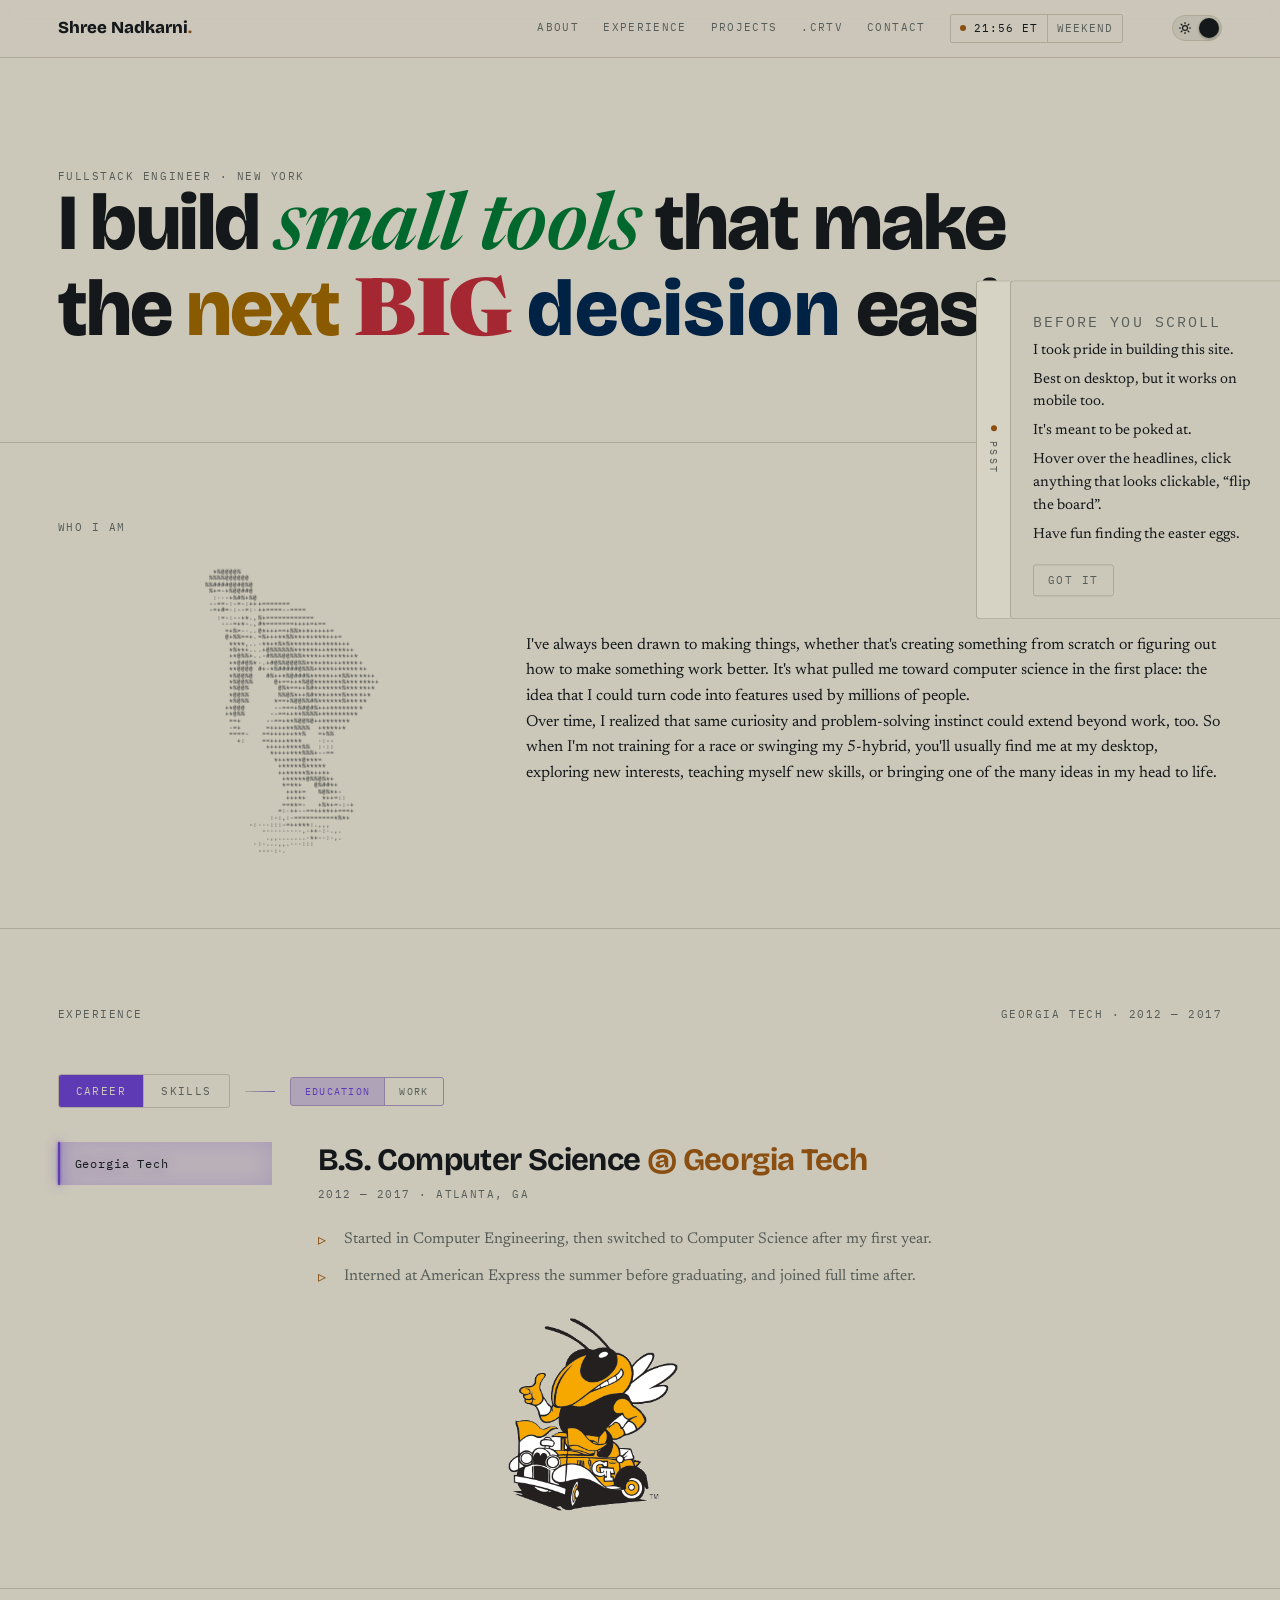
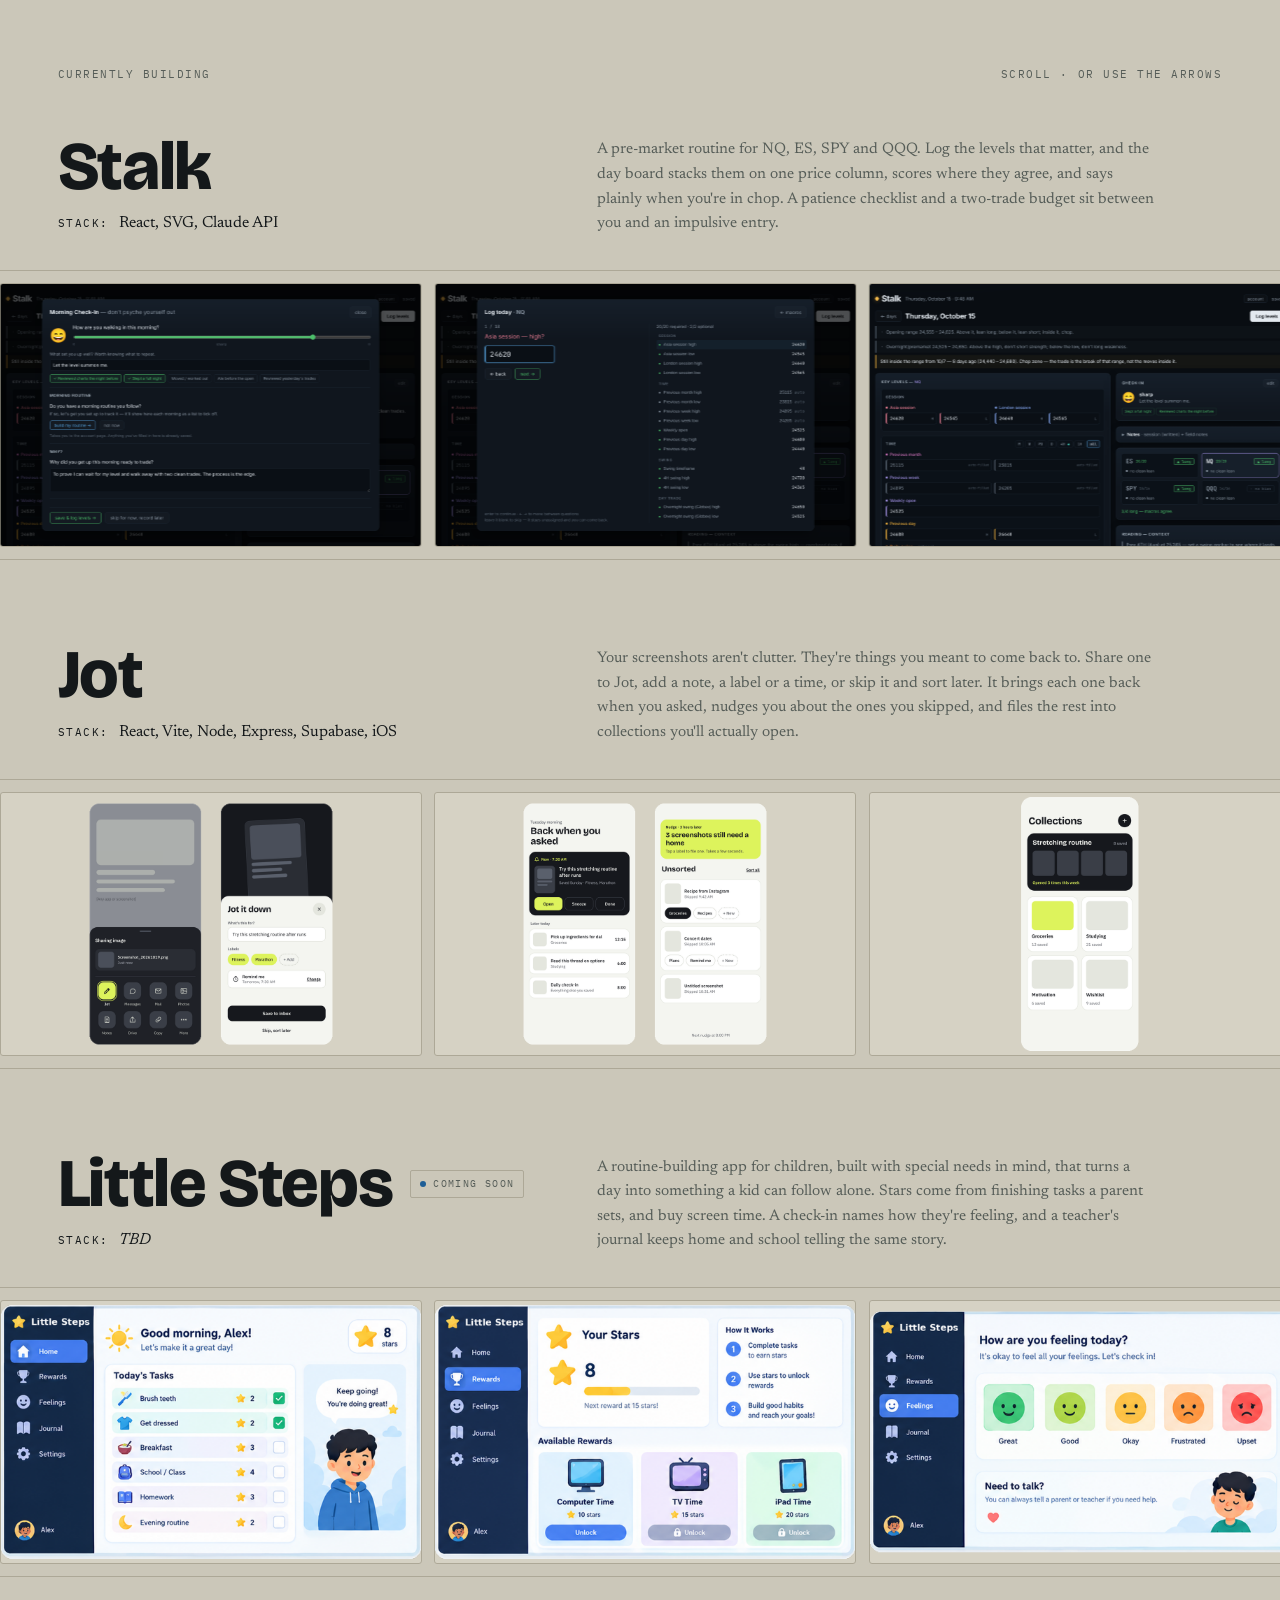
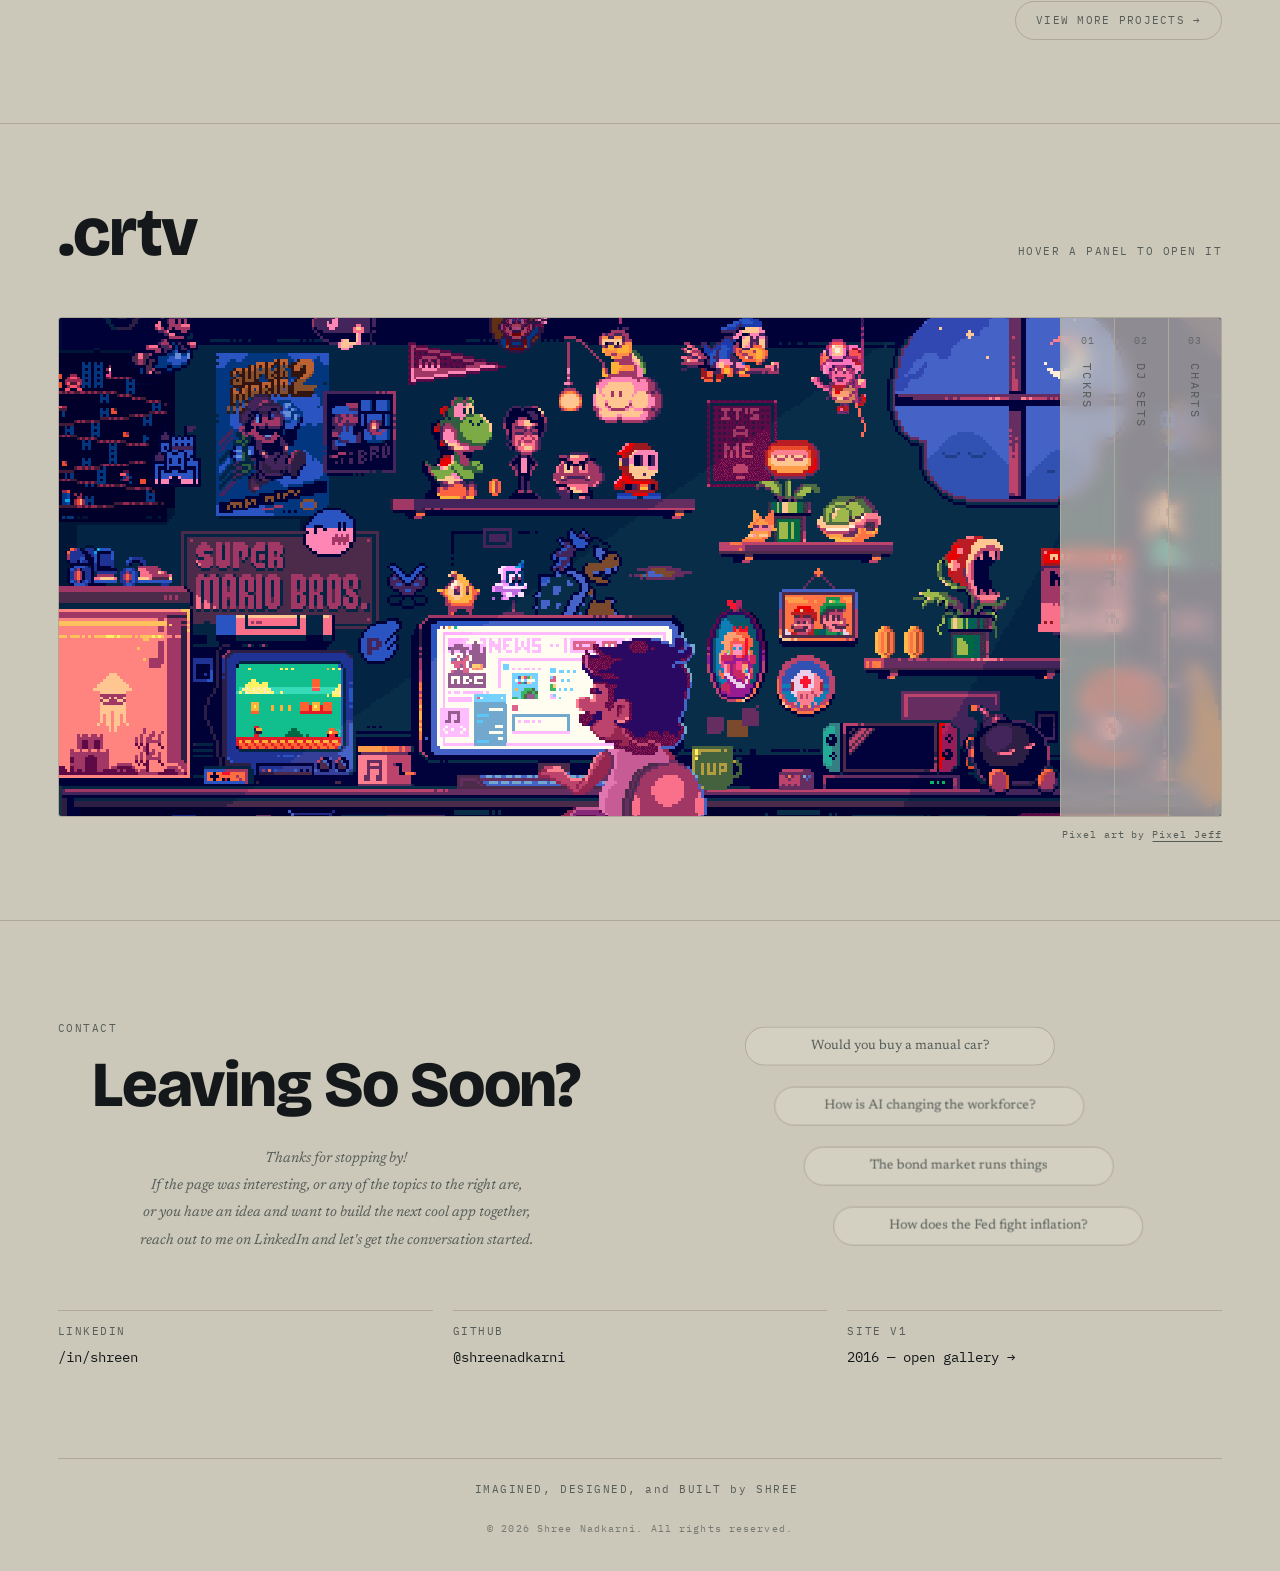
==== commit aa8a566a: "Correct Georgia Tech dates to 2012 - 2017 and note the CompE to CS switch Co-Authored-By: Claude Opu" ====
--- a/index.html
+++ b/index.html
@@ -2586,7 +2586,7 @@
 <section class="wrap xp" id="experience">
   <div class="sec-head">
     <p class="lbl">Experience</p>
-    <p class="lbl" id="xp-meta">Georgia Tech · 2012 — 2016</p>
+    <p class="lbl" id="xp-meta">Georgia Tech · 2012 — 2017</p>
   </div>
 
   <div class="xp-nav sub-on" id="xp-nav">
@@ -2667,8 +2667,9 @@
       <div class="xp-panels">
         <div class="xp-panel" role="tabpanel" id="ep-0" aria-labelledby="et-0" tabindex="0">
           <h3 class="xp-role">B.S. Computer Science <span>@ Georgia Tech</span></h3>
-          <p class="xp-date">2012 — 2016 · Atlanta, GA</p>
+          <p class="xp-date">2012 — 2017 · Atlanta, GA</p>
           <ul class="xp-list">
+            <li>Started in Computer Engineering, then switched to Computer Science after my first year.</li>
             <li>Interned at American Express the summer before graduating, and joined full time after.</li>
           </ul>
           <!-- Buzz, in two cuts: black outlines for the light page, white
@@ -3665,7 +3666,7 @@
   }
   var META = {
     work: 'American Express · 2017 — 2026',
-    edu: 'Georgia Tech · 2012 — 2016',
+    edu: 'Georgia Tech · 2012 — 2017',
     skills: tableMeta() || '31 elements · 6 families'
   };
   if(!nav || !sub || !tops.length) return;
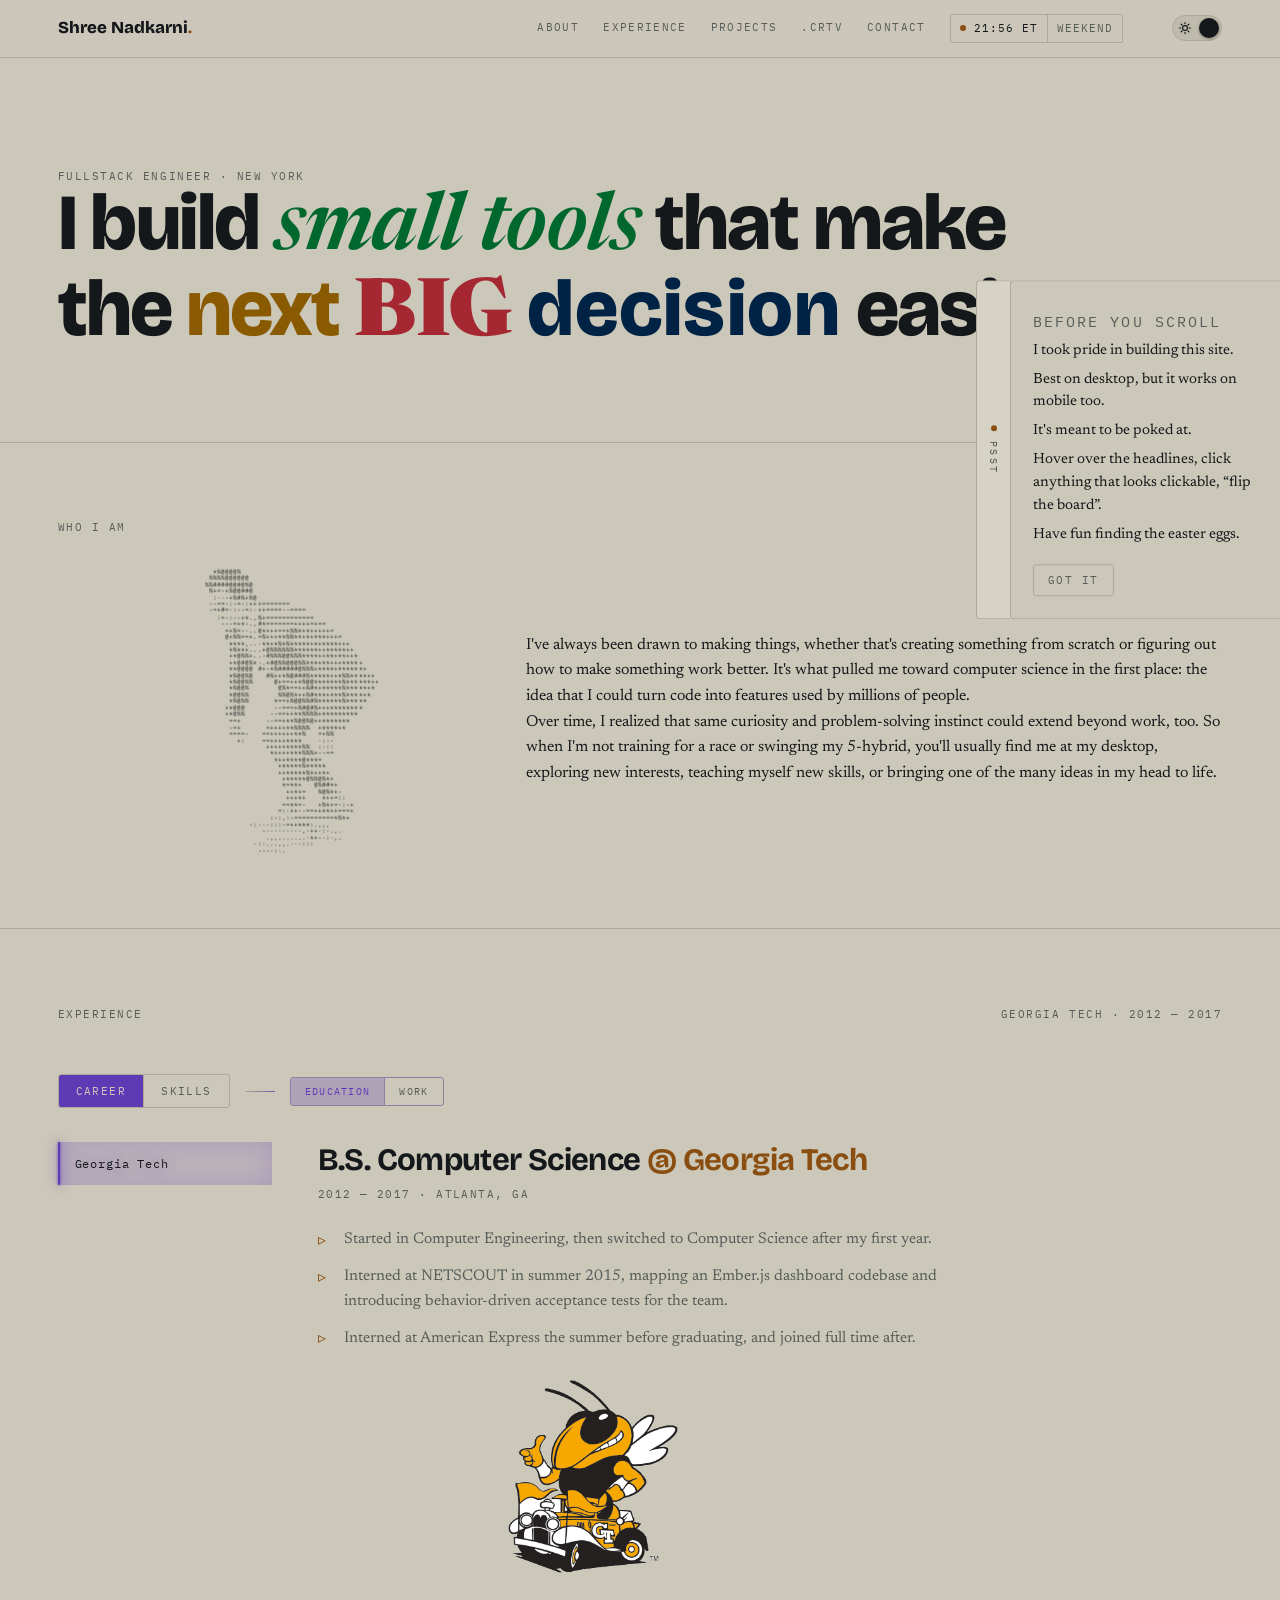
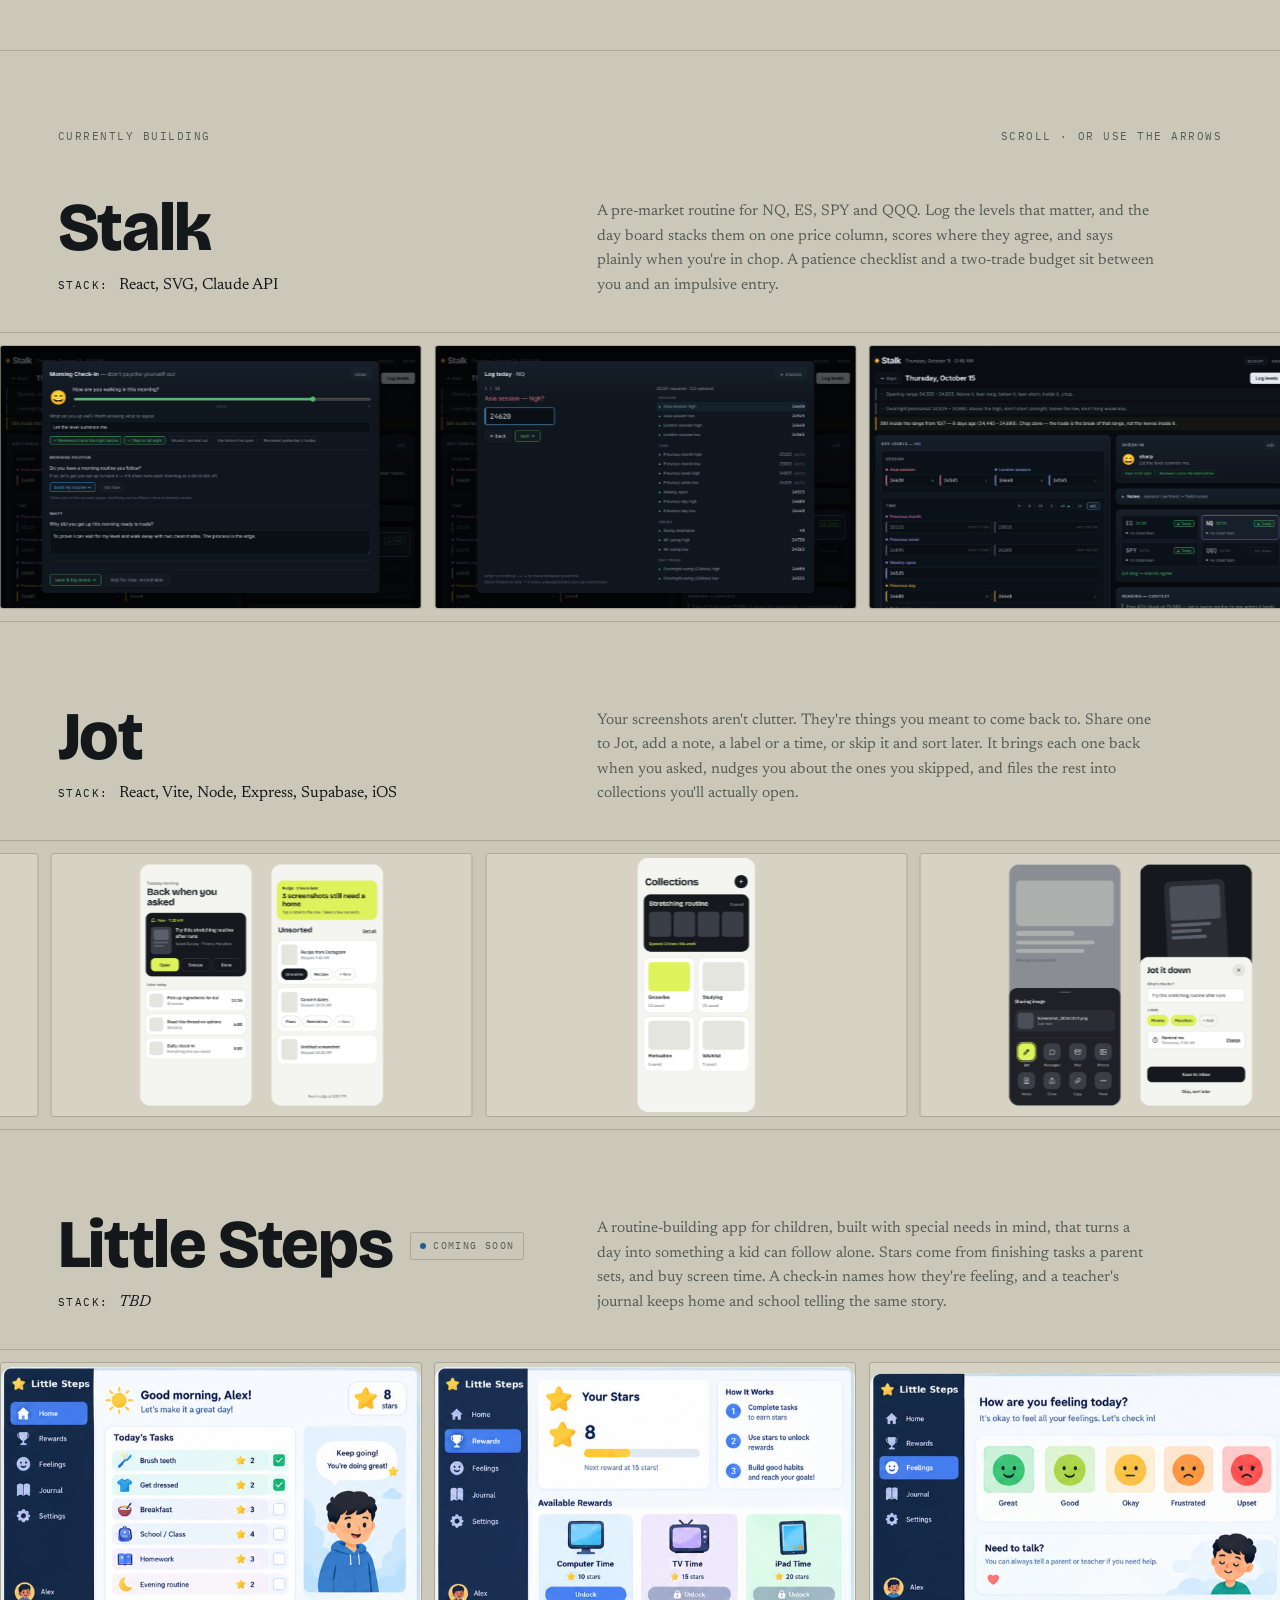
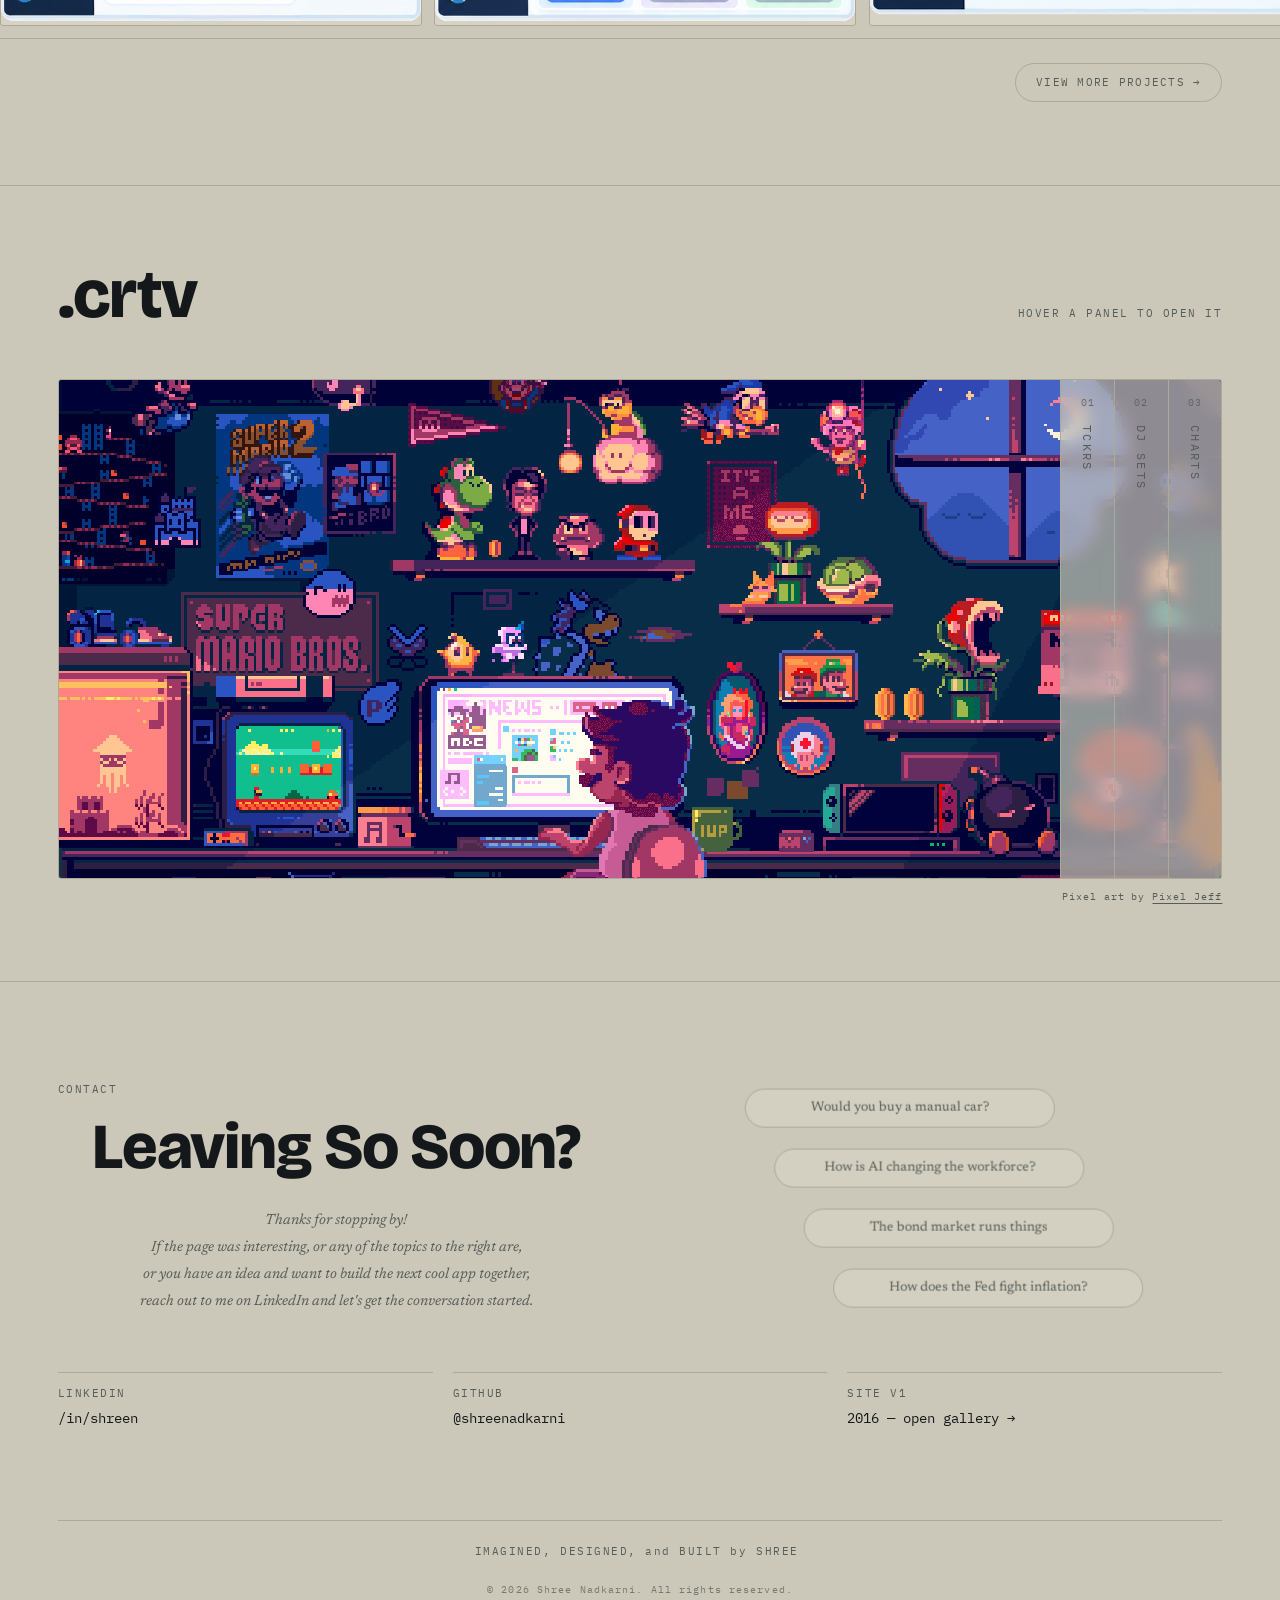
==== commit 962dbe66: "Add NETSCOUT internship to the Georgia Tech education tab Co-Authored-By: Claude Opus 5.5 <noreply@a" ====
--- a/index.html
+++ b/index.html
@@ -2670,6 +2670,7 @@
           <p class="xp-date">2012 — 2017 · Atlanta, GA</p>
           <ul class="xp-list">
             <li>Started in Computer Engineering, then switched to Computer Science after my first year.</li>
+            <li>Interned at NETSCOUT in summer 2015, mapping an Ember.js dashboard codebase and introducing behavior-driven acceptance tests for the team.</li>
             <li>Interned at American Express the summer before graduating, and joined full time after.</li>
           </ul>
           <!-- Buzz, in two cuts: black outlines for the light page, white
